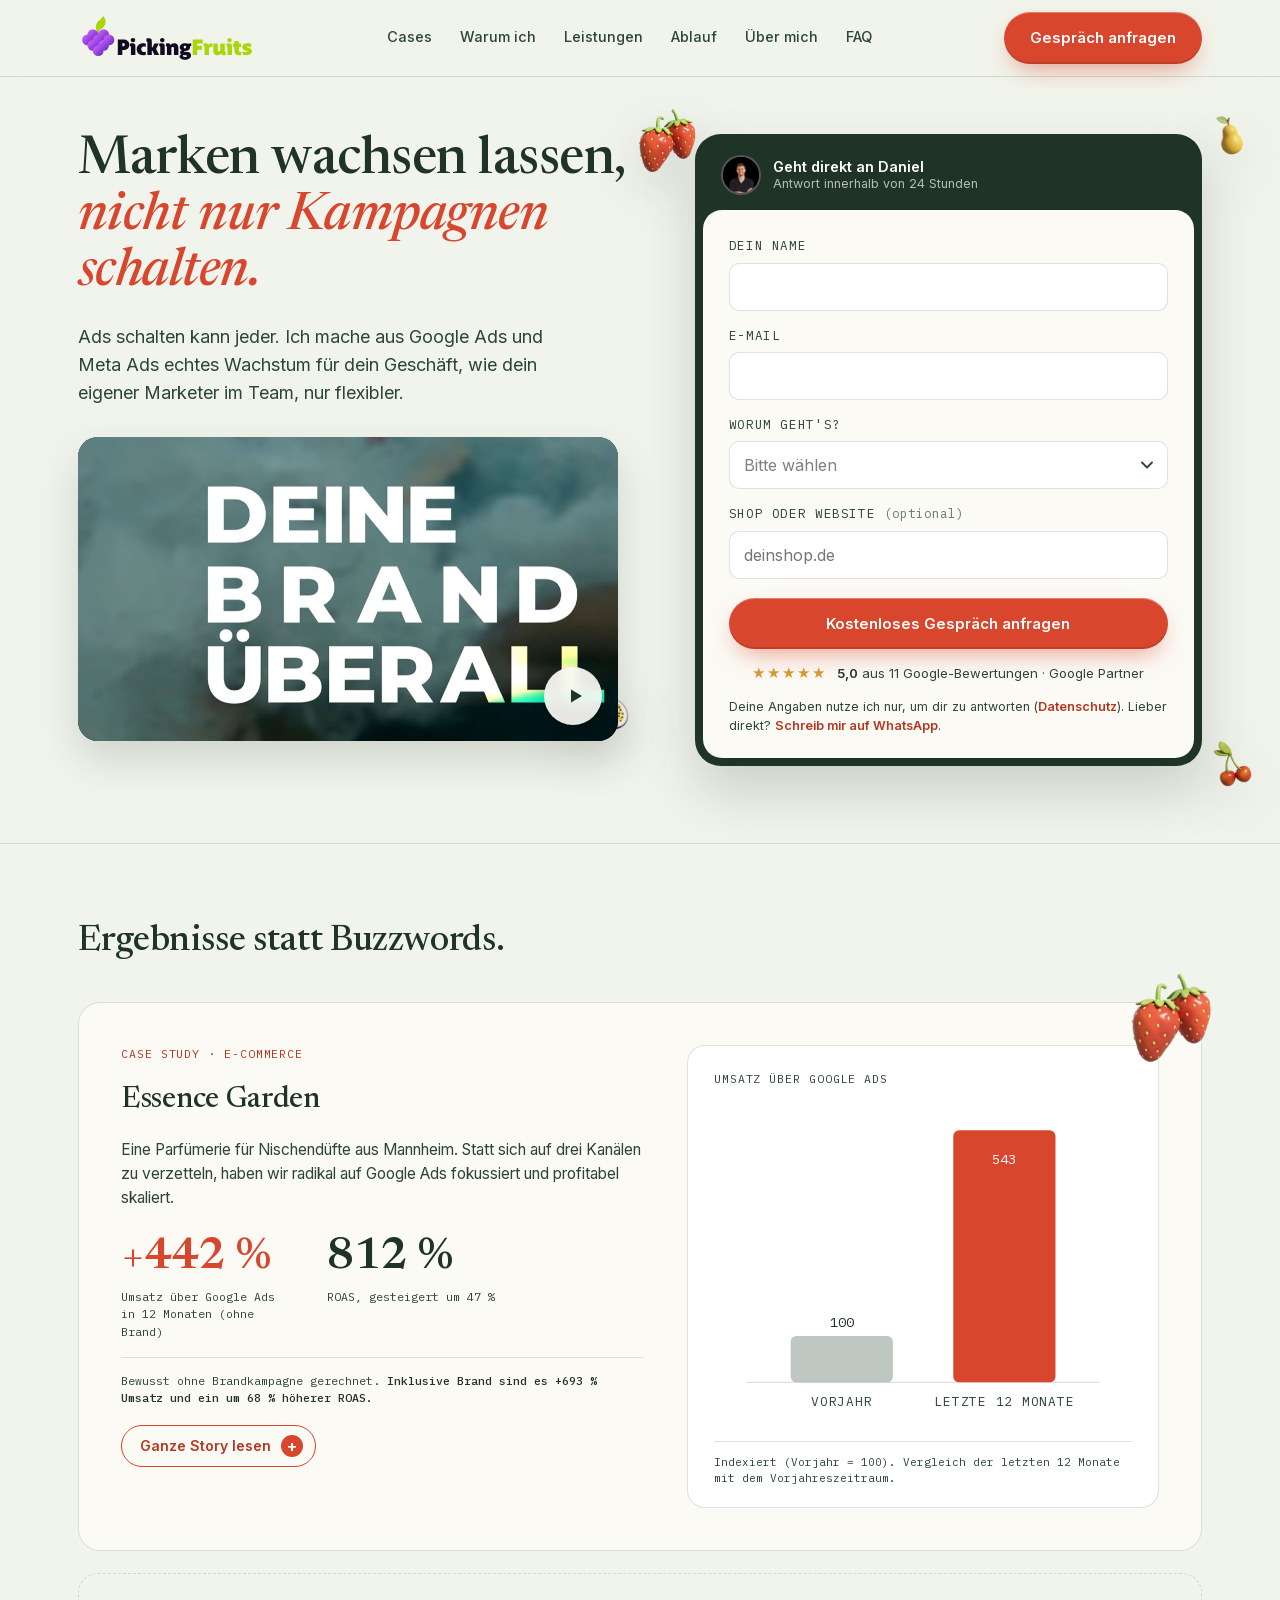
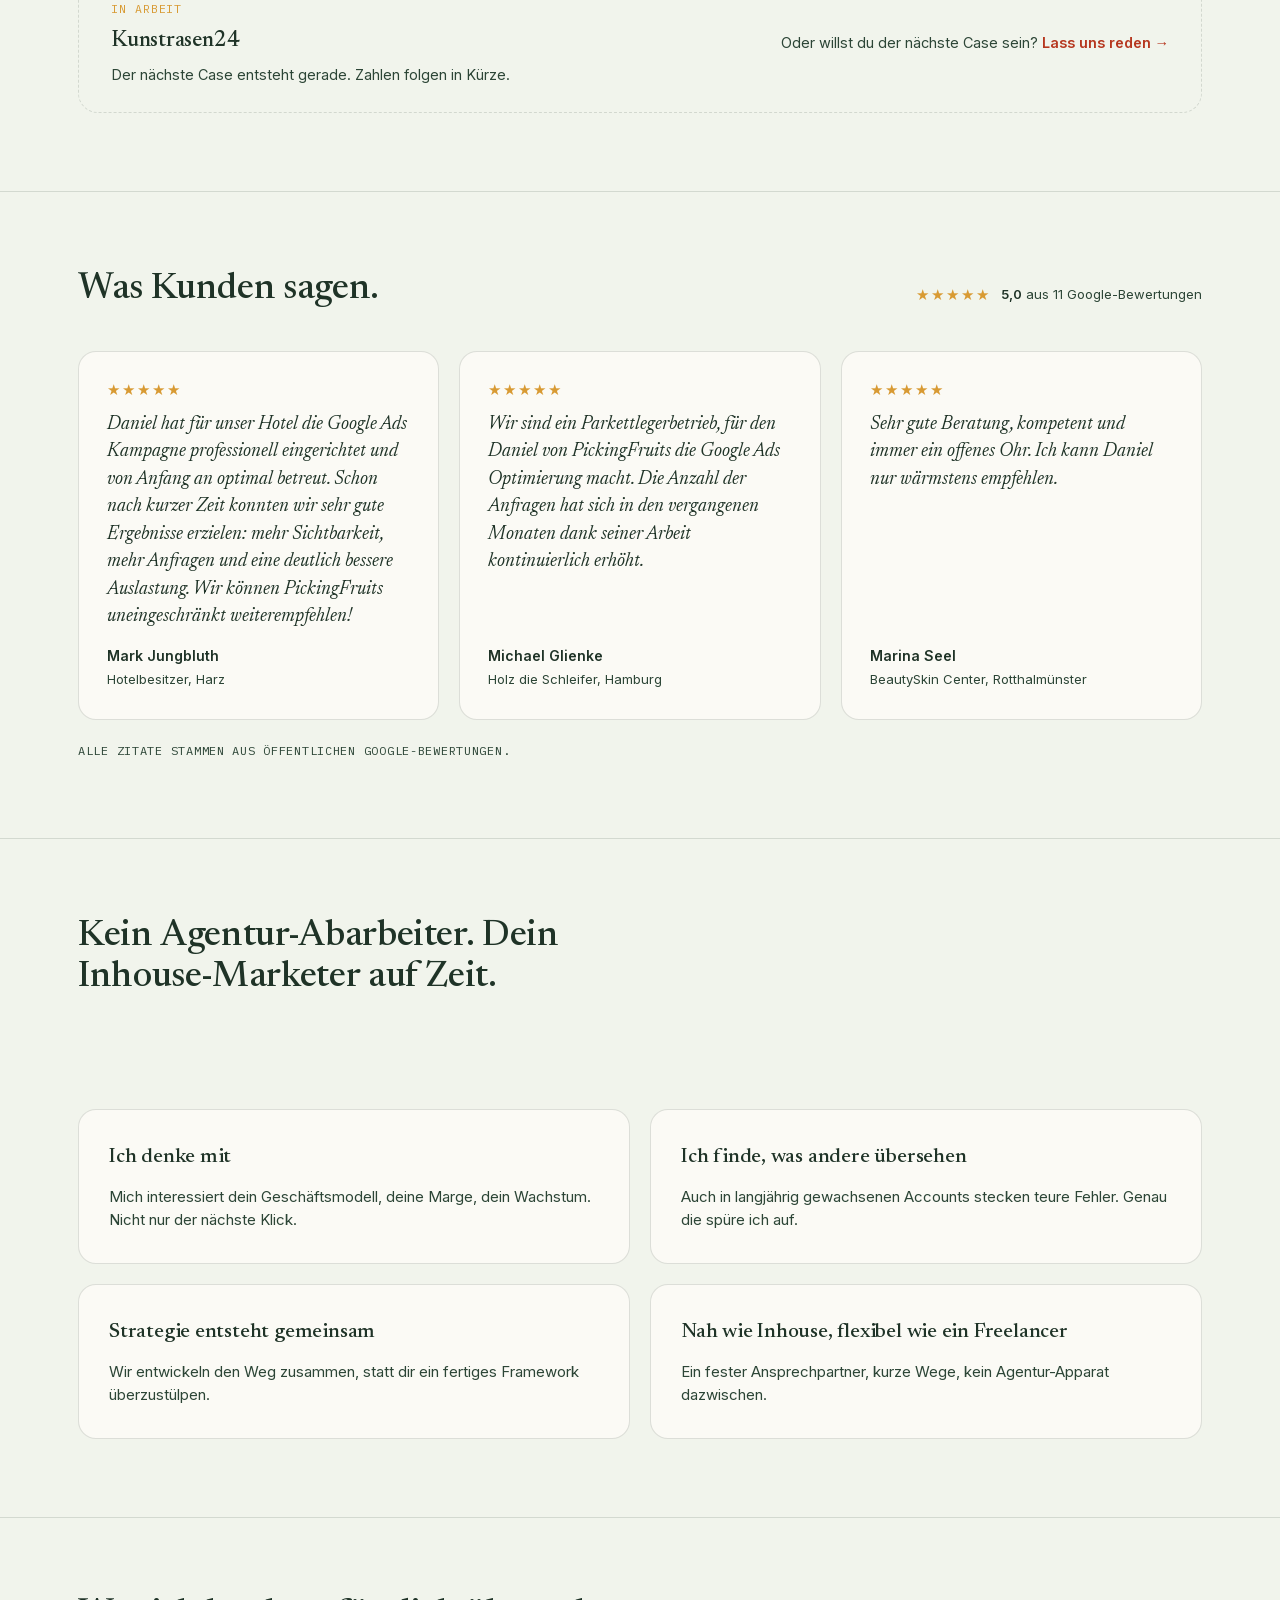
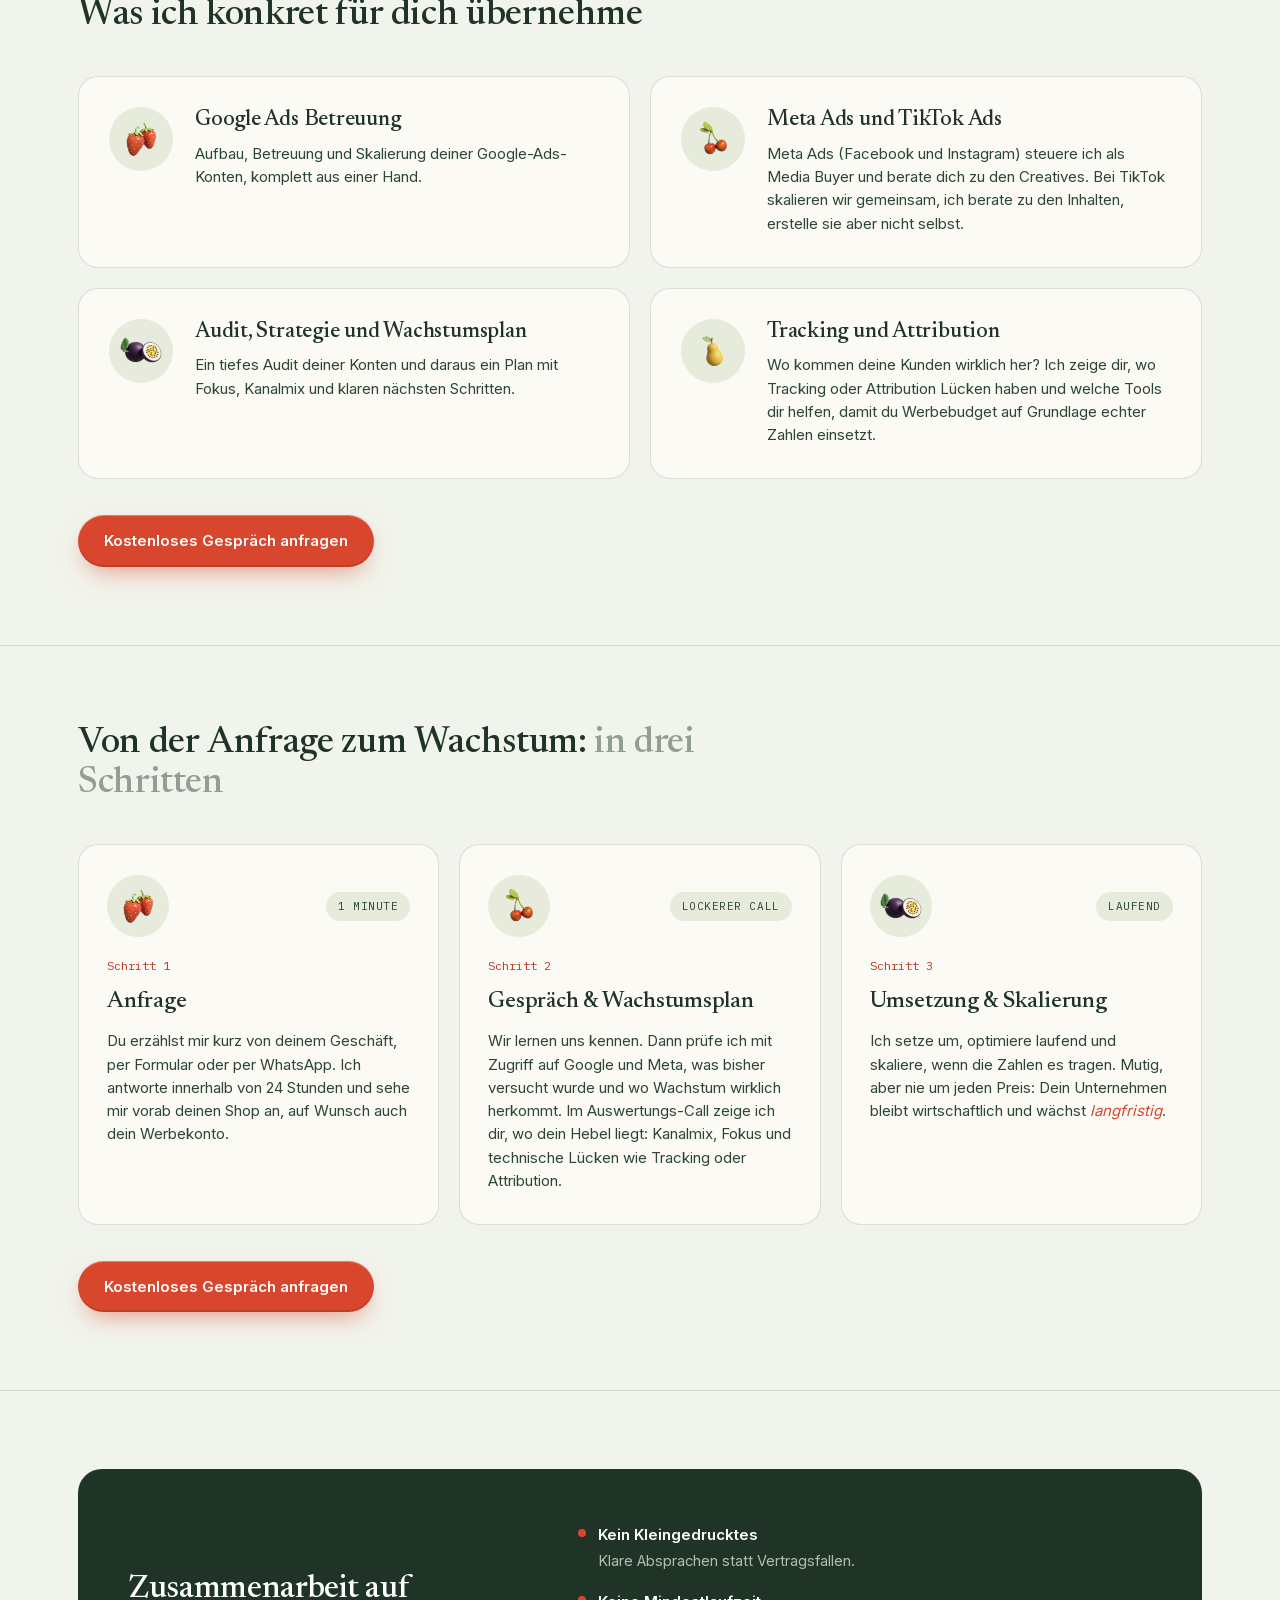
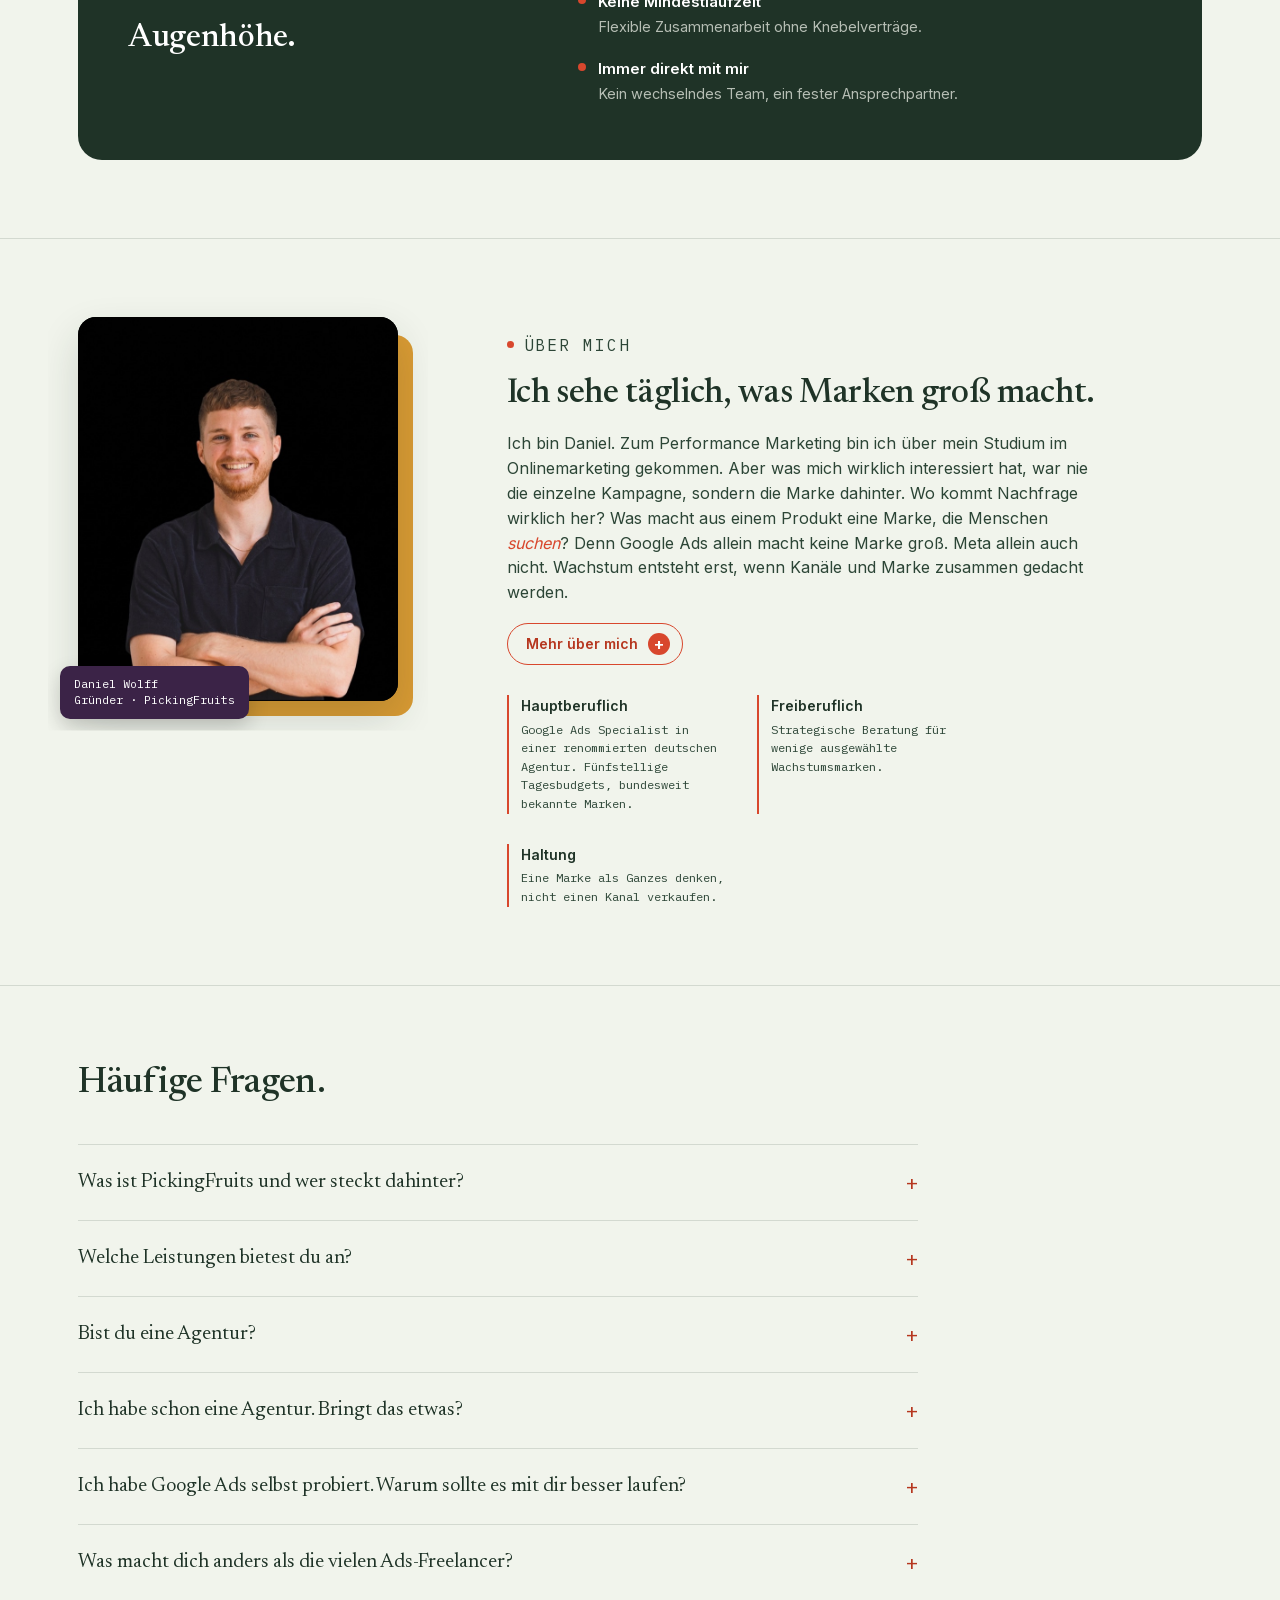
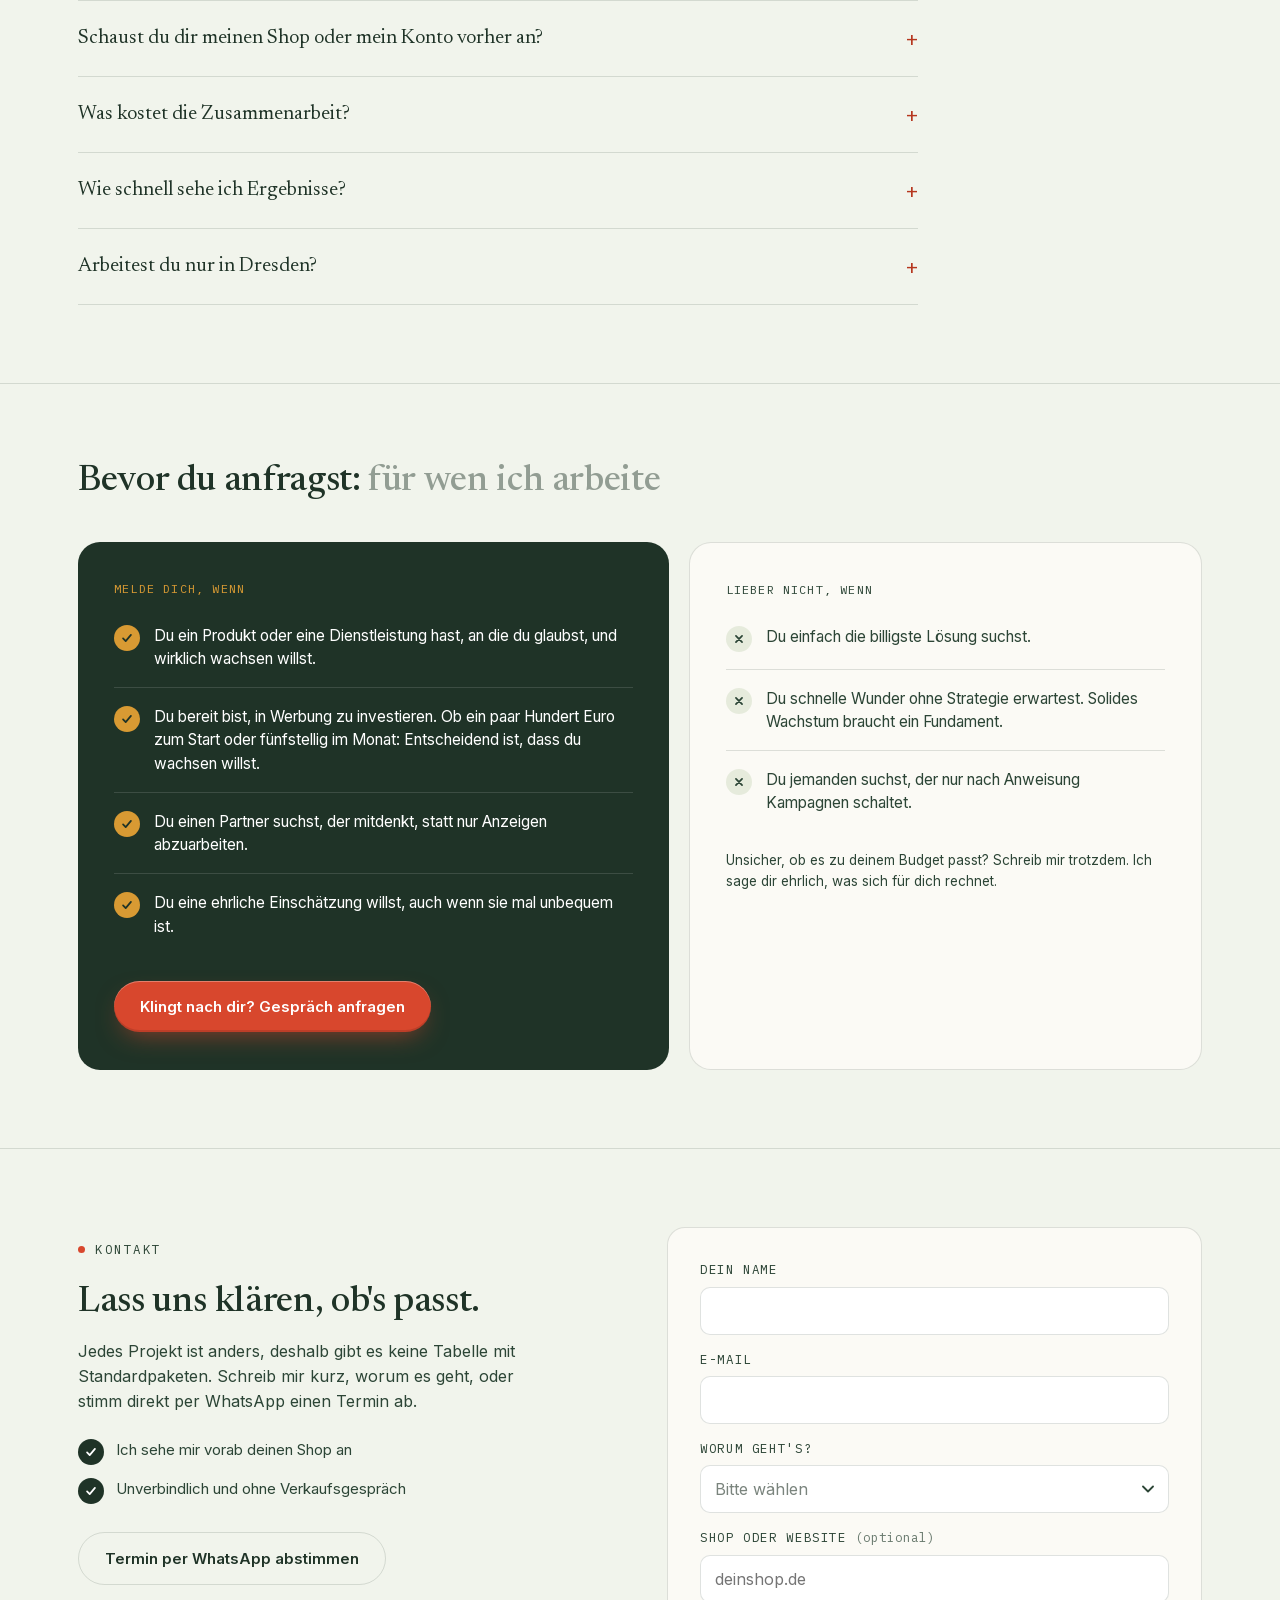
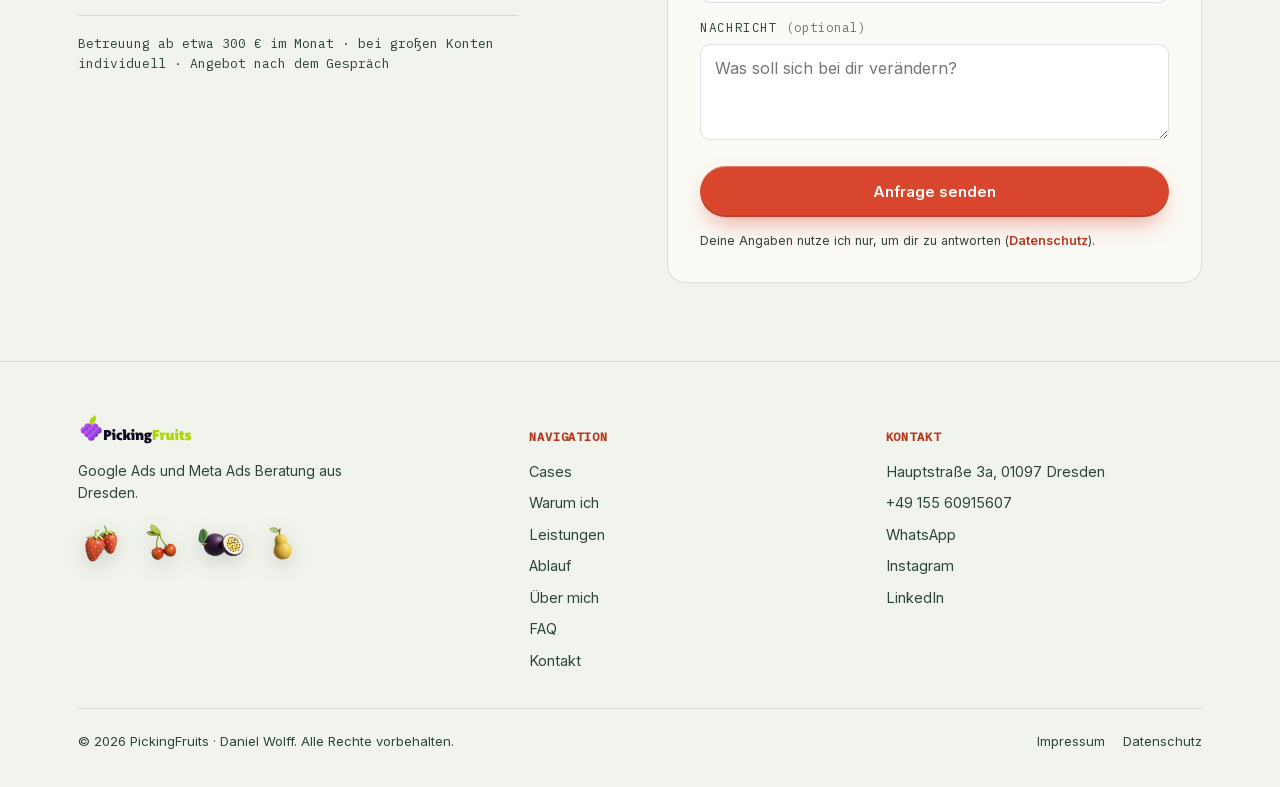
==== site/index.html @ 9163e06b "Play-Knopf: Textlabel entfernt (aria-label bleibt) Co-Authored-By: Claude Fable 5.1 <noreply@anthrop" ====
<!DOCTYPE html>
<html lang="de">
<head>
<meta charset="UTF-8">
<meta name="viewport" content="width=device-width, initial-scale=1.0">
<script>document.documentElement.classList.add('js');</script>
<title>PickingFruits | Google Ads &amp; Meta Ads Marketing-Beratung</title>
<meta name="description" content="Daniel Wolff berät Online-Shops und Marken strategisch: Google Ads, Meta Ads und Wachstum aus einer Hand. Die persönliche Alternative zur Marketing-Agentur.">
<meta name="author" content="Daniel Wolff">
<meta name="theme-color" content="#F1F4EC">
<link rel="canonical" href="https://pickingfruits.de/">
<meta name="robots" content="index, follow, max-image-preview:large, max-snippet:-1">
<meta name="google-site-verification" content="50-e37nWlLgCH_lvxdsHavyhbMwGC91DpIgAtBg0jPs">

<!-- Open Graph / Social -->
<meta property="og:type" content="website">
<meta property="og:site_name" content="PickingFruits">
<meta property="og:locale" content="de_DE">
<meta property="og:title" content="PickingFruits | Marken wachsen lassen, nicht nur Kampagnen schalten">
<meta property="og:description" content="Google Ads und Meta Ads Beratung für Online-Shops und Marken. Persönlich, strategisch und ehrlich: Daniel Wolff, Dresden.">
<meta property="og:url" content="https://pickingfruits.de/">
<meta property="og:image" content="https://pickingfruits.de/assets/og-image.jpg">
<meta property="og:image:width" content="1200">
<meta property="og:image:height" content="630">
<meta property="og:image:alt" content="PickingFruits: Marken wachsen lassen, nicht nur Kampagnen schalten. Daniel Wolff, Google Ads und Meta Ads Beratung.">
<meta name="twitter:card" content="summary_large_image">
<meta name="twitter:title" content="PickingFruits | Marken wachsen lassen, nicht nur Kampagnen schalten">
<meta name="twitter:description" content="Google Ads und Meta Ads Beratung für Online-Shops und Marken.">
<meta name="twitter:image" content="https://pickingfruits.de/assets/og-image.jpg">

<!-- Icons -->
<link rel="icon" href="assets/favicon.svg" type="image/svg+xml">
<link rel="icon" href="assets/favicon-48.png" type="image/png" sizes="48x48">
<link rel="icon" href="favicon.ico" sizes="48x48">
<link rel="apple-touch-icon" href="assets/apple-touch-icon.png">

<!-- Schriften liegen lokal (kein Abruf bei Google); die wichtigsten vorladen -->
<link rel="preload" href="assets/fonts/inter-var.woff2" as="font" type="font/woff2" crossorigin>
<link rel="preload" href="assets/fonts/newsreader-var.woff2" as="font" type="font/woff2" crossorigin>
<link rel="stylesheet" href="css/styles.css?v=15">

<!-- Strukturierte Daten: wird von tools/build_schema.py erzeugt -->
<script type="application/ld+json" id="schema-jsonld">
{
  "@context": "https://schema.org",
  "@graph": [
    {
      "@type": "WebSite",
      "@id": "https://pickingfruits.de/#website",
      "url": "https://pickingfruits.de/",
      "name": "PickingFruits",
      "alternateName": [
        "Picking Fruits",
        "PickingFruits Marketing-Beratung"
      ],
      "description": "PickingFruits ist die persönliche Marketing-Beratung von Daniel Wolff für Online-Shops und Marken: Google Ads, Meta Ads, Audit, Strategie und Wachstumsplan. Die Alternative zur klassischen Marketing-Agentur, mit einem festen Ansprechpartner.",
      "inLanguage": "de-DE",
      "publisher": {
        "@id": "https://pickingfruits.de/#organization"
      }
    },
    {
      "@type": "ProfessionalService",
      "@id": "https://pickingfruits.de/#organization",
      "name": "PickingFruits",
      "legalName": "Daniel Wolff PickingFruits",
      "alternateName": "Picking Fruits",
      "url": "https://pickingfruits.de/",
      "logo": {
        "@type": "ImageObject",
        "@id": "https://pickingfruits.de/#logo",
        "url": "https://pickingfruits.de/assets/icon-512.png",
        "contentUrl": "https://pickingfruits.de/assets/icon-512.png",
        "width": 512,
        "height": 512,
        "caption": "PickingFruits"
      },
      "image": {
        "@type": "ImageObject",
        "@id": "https://pickingfruits.de/#primaryimage",
        "url": "https://pickingfruits.de/assets/og-image.jpg",
        "contentUrl": "https://pickingfruits.de/assets/og-image.jpg",
        "width": 1200,
        "height": 630
      },
      "description": "PickingFruits ist die persönliche Marketing-Beratung von Daniel Wolff für Online-Shops und Marken: Google Ads, Meta Ads, Audit, Strategie und Wachstumsplan. Die Alternative zur klassischen Marketing-Agentur, mit einem festen Ansprechpartner.",
      "slogan": "Marken wachsen lassen, nicht nur Kampagnen schalten.",
      "email": "daniel@pickingfruits.de",
      "telephone": "+49 155 60915607",
      "vatID": "DE348561009",
      "address": {
        "@type": "PostalAddress",
        "streetAddress": "Hauptstraße 3a",
        "postalCode": "01097",
        "addressLocality": "Dresden",
        "addressRegion": "Sachsen",
        "addressCountry": "DE"
      },
      "areaServed": {
        "@type": "Country",
        "name": "Deutschland"
      },
      "founder": {
        "@id": "https://pickingfruits.de/#daniel-wolff"
      },
      "employee": {
        "@id": "https://pickingfruits.de/#daniel-wolff"
      },
      "foundingDate": "2024-11",
      "knowsAbout": [
        "Google Ads",
        "Meta Ads",
        "Facebook Ads",
        "Instagram Ads",
        "TikTok Ads",
        "Performance Marketing",
        "Marketing-Strategie",
        "E-Commerce Marketing",
        "Tracking und Attribution",
        "Marken-Wachstum"
      ],
      "sameAs": [
        "https://www.instagram.com/pickingfruits.de/"
      ],
      "contactPoint": [
        {
          "@type": "ContactPoint",
          "contactType": "customer service",
          "email": "daniel@pickingfruits.de",
          "telephone": "+49 155 60915607",
          "availableLanguage": [
            "de"
          ],
          "url": "https://pickingfruits.de/#kontakt"
        }
      ],
      "hasOfferCatalog": {
        "@type": "OfferCatalog",
        "name": "Leistungen von PickingFruits",
        "itemListElement": [
          {
            "@type": "Offer",
            "itemOffered": {
              "@type": "Service",
              "name": "Google Ads Betreuung",
              "description": "Aufbau, Betreuung und Skalierung von Google-Ads-Konten mit sauberer Kampagnenstruktur nach Profitgruppen und getrenntem Markenanteil.",
              "provider": {
                "@id": "https://pickingfruits.de/#organization"
              },
              "areaServed": {
                "@type": "Country",
                "name": "Deutschland"
              }
            }
          },
          {
            "@type": "Offer",
            "itemOffered": {
              "@type": "Service",
              "name": "Meta Ads und TikTok Ads",
              "description": "Meta Ads (Facebook und Instagram) als Media Buyer inklusive Beratung zu den Creatives; TikTok Ads gemeinsam beraten und skalieren.",
              "provider": {
                "@id": "https://pickingfruits.de/#organization"
              },
              "areaServed": {
                "@type": "Country",
                "name": "Deutschland"
              }
            }
          },
          {
            "@type": "Offer",
            "itemOffered": {
              "@type": "Service",
              "name": "Audit, Strategie und Wachstumsplan",
              "description": "Tiefes Audit mit Zugriff auf Google und Meta, Auswertung und ein Wachstumsplan mit Fokus und Kanalmix.",
              "provider": {
                "@id": "https://pickingfruits.de/#organization"
              },
              "areaServed": {
                "@type": "Country",
                "name": "Deutschland"
              }
            }
          },
          {
            "@type": "Offer",
            "itemOffered": {
              "@type": "Service",
              "name": "Tracking und Attribution",
              "description": "Beratung zu Tracking und Attribution: Wo kommen Kunden wirklich her und welche Tools helfen dabei.",
              "provider": {
                "@id": "https://pickingfruits.de/#organization"
              },
              "areaServed": {
                "@type": "Country",
                "name": "Deutschland"
              }
            }
          }
        ]
      }
    },
    {
      "@type": "Person",
      "@id": "https://pickingfruits.de/#daniel-wolff",
      "name": "Daniel Wolff",
      "jobTitle": "Berater für Google Ads, Meta Ads und Marken-Wachstum",
      "description": "Google Ads Specialist in einer deutschen Performance-Marketing-Agentur und freiberuflicher strategischer Berater für Online-Shops und Marken. Gründer von PickingFruits.",
      "image": "https://pickingfruits.de/assets/daniel.jpg",
      "url": "https://pickingfruits.de/#ueber-mich",
      "email": "daniel@pickingfruits.de",
      "worksFor": {
        "@id": "https://pickingfruits.de/#organization"
      },
      "knowsAbout": [
        "Google Ads",
        "Meta Ads",
        "Facebook Ads",
        "Instagram Ads",
        "TikTok Ads",
        "Performance Marketing",
        "Marketing-Strategie",
        "E-Commerce Marketing",
        "Tracking und Attribution",
        "Marken-Wachstum"
      ],
      "sameAs": [
        "https://www.linkedin.com/in/daniel-wolff-24452196/"
      ],
      "homeLocation": {
        "@type": "Place",
        "address": {
          "@type": "PostalAddress",
          "addressLocality": "Dresden",
          "addressCountry": "DE"
        }
      }
    },
    {
      "@type": "WebPage",
      "@id": "https://pickingfruits.de/#webpage",
      "url": "https://pickingfruits.de/",
      "name": "PickingFruits | Google Ads & Meta Ads Marketing-Beratung",
      "description": "PickingFruits ist die persönliche Marketing-Beratung von Daniel Wolff für Online-Shops und Marken: Google Ads, Meta Ads, Audit, Strategie und Wachstumsplan. Die Alternative zur klassischen Marketing-Agentur, mit einem festen Ansprechpartner.",
      "inLanguage": "de-DE",
      "isPartOf": {
        "@id": "https://pickingfruits.de/#website"
      },
      "about": {
        "@id": "https://pickingfruits.de/#organization"
      },
      "primaryImageOfPage": {
        "@id": "https://pickingfruits.de/#primaryimage"
      },
      "image": {
        "@type": "ImageObject",
        "@id": "https://pickingfruits.de/#primaryimage",
        "url": "https://pickingfruits.de/assets/og-image.jpg",
        "contentUrl": "https://pickingfruits.de/assets/og-image.jpg",
        "width": 1200,
        "height": 630
      }
    },
    {
      "@type": "FAQPage",
      "@id": "https://pickingfruits.de/#faq",
      "isPartOf": {
        "@id": "https://pickingfruits.de/#webpage"
      },
      "mainEntity": [
        {
          "@type": "Question",
          "name": "Was ist PickingFruits und wer steckt dahinter?",
          "acceptedAnswer": {
            "@type": "Answer",
            "text": "PickingFruits ist mein Beratungsangebot für Online-Shops und Marken, die mit Google Ads und Meta Ads wachsen wollen. Ich bin Daniel Wolff, Google Ads Specialist in einer deutschen Performance-Marketing-Agentur und freiberuflich strategischer Berater, mit Sitz in Dresden."
          }
        },
        {
          "@type": "Question",
          "name": "Welche Leistungen bietest du an?",
          "acceptedAnswer": {
            "@type": "Answer",
            "text": "Google Ads betreue ich komplett selbst. Meta Ads steuere ich als Media Buyer und berate zu den Creatives, bei TikTok Ads beraten und skalieren wir gemeinsam. Dazu kommen Audit, Strategie und Wachstumsplan sowie Beratung zu Tracking und Attribution."
          }
        },
        {
          "@type": "Question",
          "name": "Bist du eine Agentur?",
          "acceptedAnswer": {
            "@type": "Answer",
            "text": "Nein, bewusst nicht. Ich bin die persönliche Alternative zur klassischen Marketing-Agentur: ein fester Ansprechpartner statt einer Kette aus Account-Managern, dazu die Erfahrung aus dem Agenturalltag mit fünfstelligen Tagesbudgets."
          }
        },
        {
          "@type": "Question",
          "name": "Ich habe schon eine Agentur. Bringt das etwas?",
          "acceptedAnswer": {
            "@type": "Answer",
            "text": "Oft ja. Ein zweiter, unabhängiger Blick findet Fehler, die im Tagesgeschäft untergehen. Ich arbeite als Sparringspartner neben deiner Agentur oder übernehme, wenn du wechseln willst."
          }
        },
        {
          "@type": "Question",
          "name": "Ich habe Google Ads selbst probiert. Warum sollte es mit dir besser laufen?",
          "acceptedAnswer": {
            "@type": "Answer",
            "text": "Kampagnen starten ist einfach, profitabel skalieren nicht. Meist fehlen Struktur, sauberes Tracking und eine Strategie, die zum Geschäftsmodell passt. Genau da setze ich an."
          }
        },
        {
          "@type": "Question",
          "name": "Was macht dich anders als die vielen Ads-Freelancer?",
          "acceptedAnswer": {
            "@type": "Answer",
            "text": "Ich arbeite wie ein Marketer in deinem Haus. Ich denke unternehmerisch mit, nicht nur kanalweise, und interessiere mich für deinen Erfolg, nicht für das nächste Reporting."
          }
        },
        {
          "@type": "Question",
          "name": "Schaust du dir meinen Shop oder mein Konto vorher an?",
          "acceptedAnswer": {
            "@type": "Answer",
            "text": "Ja. Vor jedem Gespräch sehe ich mir deinen Shop an. Wenn du möchtest, analysiere ich vorab auch dein Werbekonto, damit wir direkt über konkrete Punkte sprechen."
          }
        },
        {
          "@type": "Question",
          "name": "Was kostet die Zusammenarbeit?",
          "acceptedAnswer": {
            "@type": "Answer",
            "text": "Das hängt von Werbebudget und Aufwand ab, deshalb gibt es kein Preisschild, aber eine ehrliche Orientierung: Bei kleinen Budgets startet die Betreuung bei etwa 300 bis 400 € im Monat, auf Wunsch teilweise erfolgsabhängig, damit wir gemeinsam groß werden. Bei größeren Konten mit fünfstelligen Werbebudgets liegt sie bei mehreren Tausend Euro im Monat. Unter etwa 500 € Werbebudget rechnet sich eine Betreuung meist noch nicht, auch das sage ich dir offen. Nach dem Gespräch bekommst du ein individuelles Angebot."
          }
        },
        {
          "@type": "Question",
          "name": "Wie schnell sehe ich Ergebnisse?",
          "acceptedAnswer": {
            "@type": "Answer",
            "text": "Eine saubere Basis steht meist in den ersten Wochen. Echtes, stabiles Wachstum ist ein Marathon, kein Strohfeuer. Ehrlichkeit statt leerer Versprechen."
          }
        },
        {
          "@type": "Question",
          "name": "Arbeitest du nur in Dresden?",
          "acceptedAnswer": {
            "@type": "Answer",
            "text": "Ich sitze in Dresden, arbeite aber mit Marken aus ganz Deutschland, vor allem remote. Mein Schwerpunkt sind Online-Shops, größere lokale Dienstleister sind ebenfalls willkommen."
          }
        }
      ]
    }
  ]
}
</script>
</head>
<body>

<a href="#start" class="skip-link">Zum Inhalt springen</a>

<header>
  <div class="wrap">
    <nav>
      <a href="#start" class="logo-mark" aria-label="PickingFruits Startseite">
        <img src="assets/logo.svg?v=2" alt="PickingFruits Logo" width="192" height="56">
      </a>
      <div class="nav-links" id="nav-links">
        <a href="#cases">Cases</a>
        <a href="#warum">Warum ich</a>
        <a href="#leistungen">Leistungen</a>
        <a href="#ablauf">Ablauf</a>
        <a href="#ueber-mich">Über mich</a>
        <a href="#faq">FAQ</a>
      </div>
      <div class="nav-cta">
        <a href="#kontakt" class="btn">Gespräch anfragen</a>
        <button class="burger" aria-label="Menü öffnen" aria-expanded="false" aria-controls="nav-links">
          <span></span><span></span><span></span>
        </button>
      </div>
    </nav>
  </div>
</header>

<main>

<!-- 1. HERO: Aussage links, Anfrage-Formular rechts -->
<section class="hero" id="start">
  <div class="hero-fruits" aria-hidden="true">
    <img class="f1" src="assets/fruit-erdbeere.png" alt="">
    <img class="f2" src="assets/fruit-kirsche.png" alt="">
    <img class="f3" src="assets/fruit-maracuja.png" alt="">
    <img class="f4" src="assets/fruit-birne.png" alt="">
  </div>
  <div class="wrap hero-grid">
    <div class="hero-copy">
      <h1 data-split>Marken wachsen lassen,<br><em>nicht nur Kampagnen schalten.</em></h1>
      <p class="lead" data-reveal style="--d:.2s">Ads schalten kann jeder. Ich mache aus Google Ads und Meta Ads echtes Wachstum für dein Geschäft, wie dein eigener Marketer im Team, nur flexibler.</p>
      <!-- Video wird erst beim Klick geladen (preload="none"), damit die Seite schnell bleibt -->
      <div class="hero-video" id="hero-video" data-reveal style="--d:.3s">
        <video id="hero-video-el" controls playsinline preload="none" poster="assets/hero-poster.jpg" aria-label="PickingFruits Vorstellungsvideo">
          <source src="assets/hero-video.mp4" type="video/mp4">
          Dein Browser kann dieses Video nicht abspielen.
        </video>
        <button class="video-play" type="button" aria-label="Video abspielen">
          <svg viewBox="0 0 24 24" aria-hidden="true"><path d="M8 5.5v13l11-6.5z" fill="currentColor"/></svg>
        </button>
      </div>
    </div>

    <div class="lead-card" id="anfrage" data-reveal style="--d:.25s">
      <div class="lead-head">
        <img class="lead-avatar" src="assets/daniel.jpg" alt="Daniel Wolff">
        <div>
          <strong>Geht direkt an Daniel</strong>
          <span>Antwort innerhalb von 24 Stunden</span>
        </div>
      </div>
      <form class="contact-form" action="https://formspree.io/f/xrpeyyoa" method="post">
        <!-- Betreff der Mail, wird per JavaScript aus dem gewählten Thema gefüllt -->
        <input type="hidden" name="subject" value="Neue Anfrage über pickingfruits.de">
        <div class="field">
          <label for="h-name">Dein Name</label>
          <input type="text" id="h-name" name="name" required autocomplete="name">
        </div>
        <div class="field">
          <label for="h-email">E-Mail</label>
          <input type="email" id="h-email" name="email" required autocomplete="email" inputmode="email">
        </div>
        <div class="field">
          <label for="h-topic">Worum geht's?</label>
          <select id="h-topic" name="topic" required>
            <option value="" disabled selected>Bitte wählen</option>
            <option value="Meine Anzeigen laufen, aber es ist mehr drin">Meine Anzeigen laufen, aber es ist mehr drin</option>
            <option value="Ich will mit Google oder Meta Ads starten">Ich will mit Google oder Meta Ads starten</option>
            <option value="Ich suche einen Partner für mein Wachstum">Ich suche einen Partner für mein Wachstum</option>
            <option value="Ich möchte meine Betreuung wechseln">Ich möchte meine Betreuung wechseln</option>
            <option value="Etwas anderes">Etwas anderes</option>
          </select>
        </div>
        <div class="field">
          <label for="h-website">Shop oder Website <span class="opt">(optional)</span></label>
          <input type="text" id="h-website" name="website" placeholder="deinshop.de" autocomplete="url">
        </div>
        <!-- Honeypot: für Menschen unsichtbar, fängt Bots ab -->
        <div class="hp" aria-hidden="true">
          <label for="h-company">Firma (bitte leer lassen)</label>
          <input type="text" id="h-company" name="_gotcha" tabindex="-1" autocomplete="off">
        </div>
        <button class="btn shine" type="submit">Kostenloses Gespräch anfragen</button>
        <a class="rating" href="https://share.google/TvaYb0mXvrVm1EBJi" target="_blank" rel="noopener">
          <span class="stars" aria-hidden="true">★★★★★</span>
          <span><b>5,0</b> aus 11 Google-Bewertungen · Google Partner</span>
        </a>
        <div class="form-msg" role="status" aria-live="polite"></div>
        <p class="form-note">Deine Angaben nutze ich nur, um dir zu antworten (<a href="datenschutz.html">Datenschutz</a>). Lieber direkt? <a href="https://wa.me/4915560915607?text=Hallo%20Daniel%2C%20ich%20m%C3%B6chte%20gern%20ein%20Gespr%C3%A4ch%20vereinbaren." target="_blank" rel="noopener">Schreib mir auf WhatsApp</a>.</p>
      </form>
    </div>
  </div>
</section>

<!-- 2. CASES -->
<section id="cases" class="divider">
  <div class="wrap">
    <div class="section-head">
      <h2 data-split>Ergebnisse statt Buzzwords.</h2>
    </div>

    <article class="case-card hero-case" data-reveal>
      <img class="fruit-deco" src="assets/fruit-erdbeere.png" alt="" loading="lazy" decoding="async">
      <div class="case-main">
        <span class="case-tag">Case Study · E-Commerce</span>
        <h3>Essence Garden</h3>
        <p class="desc">Eine Parfümerie für Nischendüfte aus Mannheim. Statt sich auf drei Kanälen zu verzetteln, haben wir radikal auf Google Ads fokussiert und profitabel skaliert.</p>
        <div class="case-stats">
          <div>
            <div class="stat-num"><span data-count="443" data-prefix="+" data-suffix=" %">+443 %</span></div>
            <div class="stat-label">Umsatz über Google Ads in 12 Monaten (ohne Brand)</div>
          </div>
          <div>
            <div class="stat-num" data-count="815" data-suffix=" %">815 %</div>
            <div class="stat-label">ROAS, gesteigert um 47 %</div>
          </div>
        </div>
        <p class="case-note">Bewusst ohne Brandkampagne gerechnet. <b>Inklusive Brand sind es +693 % Umsatz und ein um 68 % höherer ROAS.</b></p>
        <details class="more">
          <summary>Ganze Story lesen</summary>
          <p class="desc">Zum Start liefen Google, Meta und TikTok gleichzeitig, viel Aufwand bei wenig Wirkung. Ich habe zuerst voll auf Google Ads fokussiert, mit einer sauberen Kampagnenstruktur nach Profitgruppen und klar getrenntem Markenanteil. So wurde sichtbar, was wirklich Umsatz bringt.</p>
          <p class="desc" style="margin-top:14px;">Auf dieser Basis haben wir das Budget über das Jahr fast verfünffacht und den Umsatz überproportional gesteigert, der ROAS ist dabei sogar gestiegen. Heute läuft Google Ads hochprofitabel, und mit Meta haben wir gezielt einen zweiten Kanal hinzugenommen und ebenfalls profitabel gemacht. Das organische Social Media bespielt das Team weiterhin selbst, dafür hat es ein starkes Gespür.</p>
        </details>
      </div>
      <div class="case-visual">
        <div class="chart-box">
          <p class="chart-title">Umsatz über Google Ads</p>
          <svg class="growth-chart" viewBox="0 0 360 290" role="img" aria-label="Balkendiagramm: Umsatz über Google Ads, indexiert. Vorjahr 100, letzte zwölf Monate 543, das entspricht plus 443 Prozent.">
            <line class="axis" x1="28" y1="250" x2="332" y2="250" stroke-width="1"></line>
            <rect class="bar b1" x="66" y="210" width="88" height="40" rx="5"></rect>
            <text class="bar-index" x="110" y="202" text-anchor="middle">100</text>
            <text class="bar-label" x="110" y="270" text-anchor="middle">VORJAHR</text>
            <rect class="bar b2" x="206" y="33" width="88" height="217" rx="5"></rect>
            <text class="bar-index light" x="250" y="62" text-anchor="middle">543</text>
            <text class="bar-label" x="250" y="270" text-anchor="middle">LETZTE 12 MONATE</text>
          </svg>
          <p class="chart-caption">Indexiert (Vorjahr = 100). Vergleich der letzten 12 Monate mit dem Vorjahreszeitraum.</p>
        </div>
      </div>
    </article>

    <div class="case-next" data-reveal>
      <div>
        <span class="tag">In Arbeit</span>
        <h3>Kunstrasen24</h3>
        <p>Der nächste Case entsteht gerade. Zahlen folgen in Kürze.</p>
      </div>
      <p class="next-cta">Oder willst du der nächste Case sein? <a href="#kontakt">Lass uns reden →</a></p>
    </div>
  </div>
</section>

<!-- 3. KUNDENSTIMMEN (Zitate aus den Google-Bewertungen) -->
<section id="stimmen" class="divider">
  <div class="wrap">
    <div class="section-head">
      <h2 data-split>Was Kunden sagen.</h2>
      <a class="rating rating-head" href="https://share.google/TvaYb0mXvrVm1EBJi" target="_blank" rel="noopener" data-reveal style="--d:.15s">
        <span class="stars" aria-hidden="true">★★★★★</span>
        <span><b>5,0</b> aus 11 Google-Bewertungen</span>
      </a>
    </div>
    <div class="quote-grid" data-stagger>
      <figure class="quote-card">
        <span class="stars" aria-hidden="true">★★★★★</span>
        <blockquote><p>Daniel hat für unser Hotel die Google Ads Kampagne professionell eingerichtet und von Anfang an optimal betreut. Schon nach kurzer Zeit konnten wir sehr gute Ergebnisse erzielen: mehr Sichtbarkeit, mehr Anfragen und eine deutlich bessere Auslastung. Wir können PickingFruits uneingeschränkt weiterempfehlen!</p></blockquote>
        <figcaption><b>Mark Jungbluth</b><span>Hotelbesitzer, Harz</span></figcaption>
      </figure>
      <figure class="quote-card">
        <span class="stars" aria-hidden="true">★★★★★</span>
        <blockquote><p>Wir sind ein Parkettlegerbetrieb, für den Daniel von PickingFruits die Google Ads Optimierung macht. Die Anzahl der Anfragen hat sich in den vergangenen Monaten dank seiner Arbeit kontinuierlich erhöht.</p></blockquote>
        <figcaption><b>Michael Glienke</b><span>Holz die Schleifer, Hamburg</span></figcaption>
      </figure>
      <figure class="quote-card">
        <span class="stars" aria-hidden="true">★★★★★</span>
        <blockquote><p>Sehr gute Beratung, kompetent und immer ein offenes Ohr. Ich kann Daniel nur wärmstens empfehlen.</p></blockquote>
        <figcaption><b>Marina Seel</b><span>BeautySkin Center, Rotthalmünster</span></figcaption>
      </figure>
    </div>
    <p class="quote-src" data-reveal>Alle Zitate stammen aus öffentlichen Google-Bewertungen.</p>
  </div>
</section>

<!-- 4. WARUM ICH -->
<section id="warum" class="divider">
  <div class="wrap">
    <div class="section-head">
      <h2 data-split>Kein Agentur-Abarbeiter. Dein Inhouse-Marketer auf Zeit.</h2>
    </div>
    <p class="section-intro" data-reveal>Google Ads starten kann heute jeder, gerade im KI-Zeitalter. Wenige bringen damit ein ganzes Unternehmen nach vorn. Genau da liegt mein Unterschied.</p>
    <div class="why-grid" data-stagger>
      <div class="why-card">
        <h3>Ich denke mit</h3>
        <p>Mich interessiert dein Geschäftsmodell, deine Marge, dein Wachstum. Nicht nur der nächste Klick.</p>
      </div>
      <div class="why-card">
        <h3>Ich finde, was andere übersehen</h3>
        <p>Auch in langjährig gewachsenen Accounts stecken teure Fehler. Genau die spüre ich auf.</p>
      </div>
      <div class="why-card">
        <h3>Strategie entsteht gemeinsam</h3>
        <p>Wir entwickeln den Weg zusammen, statt dir ein fertiges Framework überzustülpen.</p>
      </div>
      <div class="why-card">
        <h3>Nah wie Inhouse, flexibel wie ein Freelancer</h3>
        <p>Ein fester Ansprechpartner, kurze Wege, kein Agentur-Apparat dazwischen.</p>
      </div>
    </div>
  </div>
</section>

<!-- 5. LEISTUNGEN (klar benannt, auch für Suchmaschinen und KI gut erfassbar) -->
<section id="leistungen" class="divider">
  <div class="wrap">
    <div class="section-head">
      <h2 data-split>Was ich konkret für dich übernehme</h2>
    </div>
    <div class="service-grid" data-stagger>
      <div class="service-card">
        <img src="assets/fruit-erdbeere.png" alt="" loading="lazy" decoding="async">
        <div>
          <h3>Google Ads Betreuung</h3>
          <p>Aufbau, Betreuung und Skalierung deiner Google-Ads-Konten, komplett aus einer Hand.</p>
        </div>
      </div>
      <div class="service-card">
        <img src="assets/fruit-kirsche.png" alt="" loading="lazy" decoding="async">
        <div>
          <h3>Meta Ads und TikTok Ads</h3>
          <p>Meta Ads (Facebook und Instagram) steuere ich als Media Buyer und berate dich zu den Creatives. Bei TikTok skalieren wir gemeinsam, ich berate zu den Inhalten, erstelle sie aber nicht selbst.</p>
        </div>
      </div>
      <div class="service-card">
        <img src="assets/fruit-maracuja.png" alt="" loading="lazy" decoding="async">
        <div>
          <h3>Audit, Strategie und Wachstumsplan</h3>
          <p>Ein tiefes Audit deiner Konten und daraus ein Plan mit Fokus, Kanalmix und klaren nächsten Schritten.</p>
        </div>
      </div>
      <div class="service-card">
        <img src="assets/fruit-birne.png" alt="" loading="lazy" decoding="async">
        <div>
          <h3>Tracking und Attribution</h3>
          <p>Wo kommen deine Kunden wirklich her? Ich zeige dir, wo Tracking oder Attribution Lücken haben und welche Tools dir helfen, damit du Werbebudget auf Grundlage echter Zahlen einsetzt.</p>
        </div>
      </div>
    </div>
    <div class="cta-row" data-reveal>
      <a href="#kontakt" class="btn shine">Kostenloses Gespräch anfragen</a>
    </div>
  </div>
</section>

<!-- 6. ABLAUF in drei Schritten -->
<section id="ablauf" class="divider">
  <div class="wrap">
    <div class="section-head">
      <h2 data-split>Von der Anfrage zum Wachstum: <span class="muted">in drei Schritten</span></h2>
    </div>
    <div class="steps-grid" data-stagger>
      <div class="step-card">
        <div class="step-top">
          <img src="assets/fruit-erdbeere.png" alt="" loading="lazy" decoding="async">
          <span class="time-pill">1 Minute</span>
        </div>
        <span class="step-index">Schritt 1</span>
        <h3>Anfrage</h3>
        <p>Du erzählst mir kurz von deinem Geschäft, per Formular oder per WhatsApp. Ich antworte innerhalb von 24 Stunden und sehe mir vorab deinen Shop an, auf Wunsch auch dein Werbekonto.</p>
      </div>
      <div class="step-card">
        <div class="step-top">
          <img src="assets/fruit-kirsche.png" alt="" loading="lazy" decoding="async">
          <span class="time-pill">Lockerer Call</span>
        </div>
        <span class="step-index">Schritt 2</span>
        <h3>Gespräch &amp; Wachstumsplan</h3>
        <p>Wir lernen uns kennen. Dann prüfe ich mit Zugriff auf Google und Meta, was bisher versucht wurde und wo Wachstum wirklich herkommt. Im Auswertungs-Call zeige ich dir, wo dein Hebel liegt: Kanalmix, Fokus und technische Lücken wie Tracking oder Attribution.</p>
      </div>
      <div class="step-card">
        <div class="step-top">
          <img src="assets/fruit-maracuja.png" alt="" loading="lazy" decoding="async">
          <span class="time-pill">Laufend</span>
        </div>
        <span class="step-index">Schritt 3</span>
        <h3>Umsetzung &amp; Skalierung</h3>
        <p>Ich setze um, optimiere laufend und skaliere, wenn die Zahlen es tragen. Mutig, aber nie um jeden Preis: Dein Unternehmen bleibt wirtschaftlich und wächst <em>langfristig</em>.</p>
      </div>
    </div>
    <div class="cta-row" data-reveal>
      <a href="#kontakt" class="btn shine">Kostenloses Gespräch anfragen</a>
    </div>
  </div>
</section>

<!-- 7. VERSPRECHEN -->
<section class="divider">
  <div class="wrap">
    <div class="promise" data-reveal>
      <div class="wrap-inner">
        <h2 data-split>Zusammenarbeit auf Augenhöhe.</h2>
        <div class="promise-list" data-stagger>
          <div class="promise-item"><div class="dot"></div><div><b>Kein Kleingedrucktes</b><span>Klare Absprachen statt Vertragsfallen.</span></div></div>
          <div class="promise-item"><div class="dot"></div><div><b>Keine Mindestlaufzeit</b><span>Flexible Zusammenarbeit ohne Knebelverträge.</span></div></div>
          <div class="promise-item"><div class="dot"></div><div><b>Immer direkt mit mir</b><span>Kein wechselndes Team, ein fester Ansprechpartner.</span></div></div>
        </div>
      </div>
    </div>
  </div>
</section>

<!-- 8. ÜBER MICH -->
<section id="ueber-mich" class="divider">
  <div class="wrap about-grid">
    <div class="about-photo" data-reveal="clip">
      <img src="assets/daniel.jpg" alt="Daniel Wolff, Gründer von PickingFruits" loading="lazy" decoding="async">
      <div class="about-badge">Daniel Wolff<br>Gründer · PickingFruits</div>
    </div>
    <div class="about-text" data-stagger>
      <p class="eyebrow">Über mich</p>
      <h2 data-split>Ich sehe täglich, was Marken groß macht.</h2>
      <p>Ich bin Daniel. Zum Performance Marketing bin ich über mein Studium im Onlinemarketing gekommen. Aber was mich wirklich interessiert hat, war nie die einzelne Kampagne, sondern die Marke dahinter. Wo kommt Nachfrage wirklich her? Was macht aus einem Produkt eine Marke, die Menschen <em>suchen</em>? Denn Google Ads allein macht keine Marke groß. Meta allein auch nicht. Wachstum entsteht erst, wenn Kanäle und Marke zusammen gedacht werden.</p>
      <details class="more">
        <summary>Mehr über mich</summary>
        <p>Hauptberuflich bin ich Google Ads Specialist in einer renommierten deutschen Agentur. Dort verwalte ich fünfstellige Tagesbudgets für teils bundesweit bekannte Marken, viele davon in engem, ganzheitlichem Kundenkontakt. Ich sehe also Woche für Woche aus nächster Nähe, was große Marken groß <em>hält</em>. Genau daraus ist PickingFruits entstanden. Und auch der Name ist Programm: Mir geht es nicht darum, schnell die tief hängenden Früchte mitzunehmen. Ich kümmere mich um den ganzen Baum, um Wurzeln, Pflege und Wachstum, damit wir am Ende gemeinsam ernten.</p>
        <p>Deshalb arbeite ich bewusst nur mit wenigen Marken. Jung, ambitioniert, mit echtem Bock auf Wachstum. Mit Leuten, die keinen Dienstleister suchen, der ihnen „nur Google“ oder „nur Meta“ verkauft, sondern einen Berater, der die Firma als Ganzes nach vorne bringt. Und der ehrlich genug ist, auch mal Nein zu sagen.</p>
      </details>
      <div class="about-roles">
        <div><b>Hauptberuflich</b>Google Ads Specialist in einer renommierten deutschen Agentur. Fünfstellige Tagesbudgets, bundesweit bekannte Marken.</div>
        <div><b>Freiberuflich</b>Strategische Beratung für wenige ausgewählte Wachstumsmarken.</div>
        <div><b>Haltung</b>Eine Marke als Ganzes denken, nicht einen Kanal verkaufen.</div>
      </div>
    </div>
  </div>
</section>

<!-- 9. FAQ -->
<section id="faq" class="divider">
  <div class="wrap">
    <div class="section-head">
      <h2 data-split>Häufige Fragen.</h2>
    </div>
    <div class="faq-list" data-stagger>
      <details class="faq">
        <summary>Was ist PickingFruits und wer steckt dahinter?</summary>
        <p>PickingFruits ist mein Beratungsangebot für Online-Shops und Marken, die mit Google Ads und Meta Ads wachsen wollen. Ich bin Daniel Wolff, Google Ads Specialist in einer deutschen Performance-Marketing-Agentur und freiberuflich strategischer Berater, mit Sitz in Dresden.</p>
      </details>
      <details class="faq">
        <summary>Welche Leistungen bietest du an?</summary>
        <p>Google Ads betreue ich komplett selbst. Meta Ads steuere ich als Media Buyer und berate zu den Creatives, bei TikTok Ads beraten und skalieren wir gemeinsam. Dazu kommen Audit, Strategie und Wachstumsplan sowie Beratung zu Tracking und Attribution.</p>
      </details>
      <details class="faq">
        <summary>Bist du eine Agentur?</summary>
        <p>Nein, bewusst nicht. Ich bin die persönliche Alternative zur klassischen Marketing-Agentur: ein fester Ansprechpartner statt einer Kette aus Account-Managern, dazu die Erfahrung aus dem Agenturalltag mit fünfstelligen Tagesbudgets.</p>
      </details>
      <details class="faq">
        <summary>Ich habe schon eine Agentur. Bringt das etwas?</summary>
        <p>Oft ja. Ein zweiter, unabhängiger Blick findet Fehler, die im Tagesgeschäft untergehen. Ich arbeite als Sparringspartner neben deiner Agentur oder übernehme, wenn du wechseln willst.</p>
      </details>
      <details class="faq">
        <summary>Ich habe Google Ads selbst probiert. Warum sollte es mit dir besser laufen?</summary>
        <p>Kampagnen starten ist einfach, profitabel skalieren nicht. Meist fehlen Struktur, sauberes Tracking und eine Strategie, die zum Geschäftsmodell passt. Genau da setze ich an.</p>
      </details>
      <details class="faq">
        <summary>Was macht dich anders als die vielen Ads-Freelancer?</summary>
        <p>Ich arbeite wie ein Marketer in deinem Haus. Ich denke unternehmerisch mit, nicht nur kanalweise, und interessiere mich für deinen Erfolg, nicht für das nächste Reporting.</p>
      </details>
      <details class="faq">
        <summary>Schaust du dir meinen Shop oder mein Konto vorher an?</summary>
        <p>Ja. Vor jedem Gespräch sehe ich mir deinen Shop an. Wenn du möchtest, analysiere ich vorab auch dein Werbekonto, damit wir direkt über konkrete Punkte sprechen.</p>
      </details>
      <details class="faq">
        <summary>Was kostet die Zusammenarbeit?</summary>
        <p>Das hängt von Werbebudget und Aufwand ab, deshalb gibt es kein Preisschild, aber eine ehrliche Orientierung: Bei kleinen Budgets startet die Betreuung bei etwa 300 bis 400 € im Monat, auf Wunsch teilweise erfolgsabhängig, damit wir gemeinsam groß werden. Bei größeren Konten mit fünfstelligen Werbebudgets liegt sie bei mehreren Tausend Euro im Monat. Unter etwa 500 € Werbebudget rechnet sich eine Betreuung meist noch nicht, auch das sage ich dir offen. Nach dem Gespräch bekommst du ein individuelles Angebot.</p>
      </details>
      <details class="faq">
        <summary>Wie schnell sehe ich Ergebnisse?</summary>
        <p>Eine saubere Basis steht meist in den ersten Wochen. Echtes, stabiles Wachstum ist ein Marathon, kein Strohfeuer. Ehrlichkeit statt leerer Versprechen.</p>
      </details>
          <details class="faq">
        <summary>Arbeitest du nur in Dresden?</summary>
        <p>Ich sitze in Dresden, arbeite aber mit Marken aus ganz Deutschland, vor allem remote. Mein Schwerpunkt sind Online-Shops, größere lokale Dienstleister sind ebenfalls willkommen.</p>
      </details>
    </div>
  </div>
</section>

<!-- 10. FÜR WEN / FÜR WEN NICHT -->
<section id="fuer-wen" class="divider">
  <div class="wrap">
    <div class="section-head">
      <h2 data-split>Bevor du anfragst: <span class="muted">für wen ich arbeite</span></h2>
    </div>
    <div class="fit-grid" data-stagger>
      <div class="fit-card yes">
        <p class="fit-label">Melde dich, wenn</p>
        <ul class="fit-list">
          <li><span class="fit-icon"><svg viewBox="0 0 16 16" aria-hidden="true"><path d="M3.5 8.5l3 3 6-7" fill="none" stroke="currentColor" stroke-width="2" stroke-linecap="round" stroke-linejoin="round"/></svg></span>Du ein Produkt oder eine Dienstleistung hast, an die du glaubst, und wirklich wachsen willst.</li>
          <li><span class="fit-icon"><svg viewBox="0 0 16 16" aria-hidden="true"><path d="M3.5 8.5l3 3 6-7" fill="none" stroke="currentColor" stroke-width="2" stroke-linecap="round" stroke-linejoin="round"/></svg></span>Du bereit bist, in Werbung zu investieren. Ob ein paar Hundert Euro zum Start oder fünfstellig im Monat: Entscheidend ist, dass du wachsen willst.</li>
          <li><span class="fit-icon"><svg viewBox="0 0 16 16" aria-hidden="true"><path d="M3.5 8.5l3 3 6-7" fill="none" stroke="currentColor" stroke-width="2" stroke-linecap="round" stroke-linejoin="round"/></svg></span>Du einen Partner suchst, der mitdenkt, statt nur Anzeigen abzuarbeiten.</li>
          <li><span class="fit-icon"><svg viewBox="0 0 16 16" aria-hidden="true"><path d="M3.5 8.5l3 3 6-7" fill="none" stroke="currentColor" stroke-width="2" stroke-linecap="round" stroke-linejoin="round"/></svg></span>Du eine ehrliche Einschätzung willst, auch wenn sie mal unbequem ist.</li>
        </ul>
        <div class="cta-row">
          <a href="#kontakt" class="btn shine">Klingt nach dir? Gespräch anfragen</a>
        </div>
      </div>
      <div class="fit-card no">
        <p class="fit-label">Lieber nicht, wenn</p>
        <ul class="fit-list">
          <li><span class="fit-icon"><svg viewBox="0 0 16 16" aria-hidden="true"><path d="M4.5 4.5l7 7M11.5 4.5l-7 7" fill="none" stroke="currentColor" stroke-width="2" stroke-linecap="round"/></svg></span>Du einfach die billigste Lösung suchst.</li>
          <li><span class="fit-icon"><svg viewBox="0 0 16 16" aria-hidden="true"><path d="M4.5 4.5l7 7M11.5 4.5l-7 7" fill="none" stroke="currentColor" stroke-width="2" stroke-linecap="round"/></svg></span>Du schnelle Wunder ohne Strategie erwartest. Solides Wachstum braucht ein Fundament.</li>
          <li><span class="fit-icon"><svg viewBox="0 0 16 16" aria-hidden="true"><path d="M4.5 4.5l7 7M11.5 4.5l-7 7" fill="none" stroke="currentColor" stroke-width="2" stroke-linecap="round"/></svg></span>Du jemanden suchst, der nur nach Anweisung Kampagnen schaltet.</li>
        </ul>
        <p class="fit-soft">Unsicher, ob es zu deinem Budget passt? Schreib mir trotzdem. Ich sage dir ehrlich, was sich für dich rechnet.</p>
      </div>
    </div>
  </div>
</section>

<!-- 11. KONTAKT / TERMIN -->
<section id="kontakt" class="divider">
  <div class="wrap contact-grid">
    <div class="contact-text" data-stagger>
      <p class="eyebrow">Kontakt</p>
      <h2 data-split>Lass uns klären, ob's passt.</h2>
      <p>Jedes Projekt ist anders, deshalb gibt es keine Tabelle mit Standardpaketen. Schreib mir kurz, worum es geht, oder stimm direkt per WhatsApp einen Termin ab.</p>
      <ul class="contact-points">
        <li><span class="fit-icon"><svg viewBox="0 0 16 16" aria-hidden="true"><path d="M3.5 8.5l3 3 6-7" fill="none" stroke="currentColor" stroke-width="2" stroke-linecap="round" stroke-linejoin="round"/></svg></span>Ich sehe mir vorab deinen Shop an</li>
        <li><span class="fit-icon"><svg viewBox="0 0 16 16" aria-hidden="true"><path d="M3.5 8.5l3 3 6-7" fill="none" stroke="currentColor" stroke-width="2" stroke-linecap="round" stroke-linejoin="round"/></svg></span>Unverbindlich und ohne Verkaufsgespräch</li>
      </ul>
      <a class="btn ghost" href="https://wa.me/4915560915607?text=Hallo%20Daniel%2C%20ich%20m%C3%B6chte%20gern%20ein%20Gespr%C3%A4ch%20vereinbaren." target="_blank" rel="noopener">Termin per WhatsApp abstimmen</a>
      <!-- Optional: Buchungslink (z. B. Cal.com) hier ergänzen, sobald vorhanden -->
      <div class="price-note">Betreuung ab etwa 300 € im Monat · bei großen Konten individuell · Angebot nach dem Gespräch</div>
    </div>
    <form class="contact-form" action="https://formspree.io/f/xrpeyyoa" method="post" data-reveal style="--d:.15s">
      <!-- Betreff der Mail, wird per JavaScript aus dem gewählten Thema gefüllt -->
      <input type="hidden" name="subject" value="Neue Anfrage über pickingfruits.de">
      <div class="field">
        <label for="k-name">Dein Name</label>
        <input type="text" id="k-name" name="name" required autocomplete="name">
      </div>
      <div class="field">
        <label for="k-email">E-Mail</label>
        <input type="email" id="k-email" name="email" required autocomplete="email" inputmode="email">
      </div>
      <div class="field">
        <label for="k-topic">Worum geht's?</label>
        <select id="k-topic" name="topic" required>
          <option value="" disabled selected>Bitte wählen</option>
          <option value="Meine Anzeigen laufen, aber es ist mehr drin">Meine Anzeigen laufen, aber es ist mehr drin</option>
          <option value="Ich will mit Google oder Meta Ads starten">Ich will mit Google oder Meta Ads starten</option>
          <option value="Ich suche einen Partner für mein Wachstum">Ich suche einen Partner für mein Wachstum</option>
          <option value="Ich möchte meine Betreuung wechseln">Ich möchte meine Betreuung wechseln</option>
          <option value="Etwas anderes">Etwas anderes</option>
        </select>
      </div>
      <div class="field">
        <label for="k-website">Shop oder Website <span class="opt">(optional)</span></label>
        <input type="text" id="k-website" name="website" placeholder="deinshop.de" autocomplete="url">
      </div>
      <div class="field">
        <label for="k-message">Nachricht <span class="opt">(optional)</span></label>
        <textarea id="k-message" name="message" placeholder="Was soll sich bei dir verändern?"></textarea>
      </div>
      <!-- Honeypot: für Menschen unsichtbar, fängt Bots ab -->
      <div class="hp" aria-hidden="true">
        <label for="k-company">Firma (bitte leer lassen)</label>
        <input type="text" id="k-company" name="_gotcha" tabindex="-1" autocomplete="off">
      </div>
      <button class="btn shine" type="submit">Anfrage senden</button>
      <div class="form-msg" id="form-msg" role="status" aria-live="polite"></div>
      <p class="form-note">Deine Angaben nutze ich nur, um dir zu antworten (<a href="datenschutz.html">Datenschutz</a>).</p>
    </form>
  </div>
</section>

</main>

<footer>
  <div class="wrap">
    <div class="footer-grid">
      <div>
        <div class="footer-logo">
          <img src="assets/logo.svg?v=2" alt="PickingFruits">
        </div>
        <p>Google Ads und Meta Ads Beratung aus Dresden.</p>
        <div class="footer-fruits" aria-hidden="true">
          <img src="assets/fruit-erdbeere.png" alt="" loading="lazy" decoding="async">
          <img src="assets/fruit-kirsche.png" alt="" loading="lazy" decoding="async">
          <img src="assets/fruit-maracuja.png" alt="" loading="lazy" decoding="async">
          <img src="assets/fruit-birne.png" alt="" loading="lazy" decoding="async">
        </div>
      </div>
      <div>
        <h4>Navigation</h4>
        <ul>
          <li><a href="#cases">Cases</a></li>
          <li><a href="#warum">Warum ich</a></li>
          <li><a href="#leistungen">Leistungen</a></li>
          <li><a href="#ablauf">Ablauf</a></li>
          <li><a href="#ueber-mich">Über mich</a></li>
          <li><a href="#faq">FAQ</a></li>
          <li><a href="#kontakt">Kontakt</a></li>
        </ul>
      </div>
      <div>
        <h4>Kontakt</h4>
        <ul>
          <li>Hauptstraße 3a, 01097 Dresden</li>
          <li><a href="tel:+4915560915607">+49 155 60915607</a></li>
          <li><a href="https://wa.me/4915560915607" target="_blank" rel="noopener">WhatsApp</a></li>
          <li><a href="https://www.instagram.com/pickingfruits.de/" target="_blank" rel="noopener me">Instagram</a></li>
          <li><a href="https://www.linkedin.com/in/daniel-wolff-24452196/" target="_blank" rel="noopener me">LinkedIn</a></li>
        </ul>
      </div>
    </div>
    <div class="footer-bottom">
      <span>© <span id="year">2026</span> PickingFruits · Daniel Wolff. Alle Rechte vorbehalten.</span>
      <span style="display:flex;gap:18px;">
        <a href="impressum.html">Impressum</a><a href="datenschutz.html">Datenschutz</a>
      </span>
    </div>
  </div>
</footer>

<!-- Mobile Schnellzugriff: erscheint erst, wenn der Hero aus dem Bild ist -->
<div class="sticky-cta" id="sticky-cta">
  <a class="btn" href="#kontakt">Gespräch anfragen</a>
  <a class="btn ghost" href="https://wa.me/4915560915607?text=Hallo%20Daniel%2C%20ich%20m%C3%B6chte%20gern%20ein%20Gespr%C3%A4ch%20vereinbaren." target="_blank" rel="noopener">WhatsApp</a>
</div>

<script src="js/main.js?v=9"></script>
</body>
</html>
---- site/css/styles.css ----
/* Schriften lokal ausgeliefert (kein Abruf bei Google). Nur der lateinische Zeichenbereich. */
@font-face{font-family:'Newsreader';font-style:normal;font-weight:400 600;font-display:swap;src:url('../assets/fonts/newsreader-var.woff2') format('woff2');}
@font-face{font-family:'Newsreader';font-style:italic;font-weight:400 600;font-display:swap;src:url('../assets/fonts/newsreader-italic-var.woff2') format('woff2');}
@font-face{font-family:'Inter';font-style:normal;font-weight:400 700;font-display:swap;src:url('../assets/fonts/inter-var.woff2') format('woff2');}
@font-face{font-family:'IBM Plex Mono';font-style:normal;font-weight:400;font-display:swap;src:url('../assets/fonts/ibm-plex-mono-400.woff2') format('woff2');}
@font-face{font-family:'IBM Plex Mono';font-style:normal;font-weight:500;font-display:swap;src:url('../assets/fonts/ibm-plex-mono-500.woff2') format('woff2');}

:root{
  --sage:#F1F4EC;
  --sage-deep:#E6EBDC;
  --tanne:#1F3327;
  --tanne-soft:#2C4536;
  --kohle:#23241F;
  --erdbeer:#D8472D;
  --erdbeer-deep:#B6371F;
  --maracuja:#3B2347;
  --birne:#D89A33;
  --cream-card:#FBFAF5;
  --line:rgba(31,51,39,0.14);
  --max:1180px;
}
*{box-sizing:border-box;}
html{scroll-behavior:smooth;scroll-padding-top:84px;}
body{
  margin:0;
  background:var(--sage);
  color:var(--kohle);
  font-family:'Inter',sans-serif;
  font-size:16px;
  line-height:1.55;
  -webkit-font-smoothing:antialiased;
}
img{max-width:100%;display:block;}
a{color:inherit;}
.wrap{max-width:var(--max);margin:0 auto;padding:0 28px;}
h1,h2,h3{font-family:'Newsreader',serif;font-weight:500;color:var(--tanne);margin:0;letter-spacing:-0.01em;}
em{font-style:italic;color:var(--erdbeer);}
.muted{color:rgba(31,51,39,0.45);}

/* accessibility */
:focus-visible{outline:2px solid var(--erdbeer);outline-offset:3px;border-radius:3px;}
.skip-link{
  position:absolute;left:-9999px;top:0;z-index:100;
  background:var(--tanne);color:#fff;padding:10px 16px;border-radius:0 0 8px 0;
  font-size:14px;text-decoration:none;
}
.skip-link:focus{left:0;}

.eyebrow{
  font-family:'IBM Plex Mono',monospace;
  font-size:12.5px;
  letter-spacing:0.12em;
  text-transform:uppercase;
  color:var(--erdbeer-deep);
  display:flex;align-items:center;gap:10px;
  margin-bottom:18px;
}
.eyebrow::before{content:'';width:7px;height:7px;border-radius:50%;background:var(--erdbeer);display:inline-block;}
.btn{
  display:inline-flex;align-items:center;gap:8px;
  font-family:'Inter',sans-serif;font-weight:600;font-size:15px;
  padding:14px 26px;border-radius:30px;
  background:var(--erdbeer);color:#fff;
  text-decoration:none;border:none;cursor:pointer;
  transition:transform .18s ease, background .18s ease;
}
.btn:hover{background:var(--erdbeer-deep);transform:translateY(-1px);}
.btn.ghost{background:transparent;color:var(--tanne);border:1.5px solid var(--line);}
.btn.ghost:hover{background:rgba(31,51,39,0.06);}
.btn[disabled]{opacity:.6;cursor:not-allowed;transform:none;}
.cta-row{display:flex;gap:14px;flex-wrap:wrap;align-items:center;margin-top:36px;}

/* NAV */
header{
  position:sticky;top:0;z-index:50;
  background:rgba(241,244,236,0.9);
  backdrop-filter:blur(10px);
  border-bottom:1px solid var(--line);
}
nav{display:flex;align-items:center;justify-content:space-between;padding:12px 0;}
.logo-mark{display:flex;align-items:center;text-decoration:none;}
.logo-mark img{height:52px;width:auto;}
.nav-links{display:flex;gap:28px;font-size:14.5px;font-weight:500;}
.nav-links a{text-decoration:none;color:var(--tanne-soft);padding:6px 0;border-bottom:1.5px solid transparent;transition:border-color .15s;}
.nav-links a:hover{border-color:var(--erdbeer);}
.nav-cta{display:flex;align-items:center;gap:18px;}
.burger{display:none;background:none;border:none;cursor:pointer;padding:6px;}
.burger span{display:block;width:24px;height:2px;background:var(--tanne);margin:5px 0;transition:transform .2s ease, opacity .2s ease;}
.burger[aria-expanded="true"] span:nth-child(1){transform:translateY(7px) rotate(45deg);}
.burger[aria-expanded="true"] span:nth-child(2){opacity:0;}
.burger[aria-expanded="true"] span:nth-child(3){transform:translateY(-7px) rotate(-45deg);}

/* HERO */
.hero{padding:56px 0 76px;position:relative;overflow:hidden;}
.hero-fruits{position:absolute;inset:0;pointer-events:none;z-index:0;}
.hero-fruits img{position:absolute;filter:drop-shadow(0 16px 26px rgba(31,51,39,0.18));animation:floaty 6s ease-in-out infinite;}
.hero-fruits img.f1{width:80px;top:3%;left:49%;animation-delay:.2s;animation-duration:6.5s;}
.hero-fruits img.f2{width:58px;top:86%;left:94%;animation-delay:1.4s;animation-duration:5.5s;}
.hero-fruits img.f3{width:66px;top:80%;left:44%;animation-delay:.7s;animation-duration:7s;}
.hero-fruits img.f4{width:54px;top:4%;left:94%;animation-delay:2s;animation-duration:6s;}
@keyframes floaty{0%,100%{transform:translateY(0) rotate(-2deg);}50%{transform:translateY(-24px) rotate(6deg);}}
.hero-grid{display:grid;grid-template-columns:1.05fr 0.95fr;gap:56px;align-items:center;position:relative;z-index:1;}
.pill{
  display:inline-flex;align-items:center;gap:10px;
  background:var(--cream-card);border:1px solid var(--line);border-radius:30px;
  padding:8px 16px;margin:0 0 24px;
  font-family:'IBM Plex Mono',monospace;font-size:12px;letter-spacing:.03em;color:var(--tanne-soft);
}
.pill::before{content:'';width:7px;height:7px;border-radius:50%;background:var(--erdbeer);flex-shrink:0;}
.hero h1{font-size:52px;line-height:1.08;}
.hero p.lead{font-size:18px;color:var(--tanne-soft);max-width:490px;margin:22px 0 30px;}
/* Hero-Video */
.hero-video{
  position:relative;max-width:540px;aspect-ratio:16/9;margin:0 0 26px;
  border-radius:20px;overflow:hidden;background:#12261d;
  box-shadow:0 18px 40px rgba(31,51,39,0.16);
}
.hero-video video{width:100%;height:100%;display:block;object-fit:cover;background:#12261d;}
.video-play{
  position:absolute;right:16px;bottom:16px;
  width:58px;height:58px;border-radius:50%;
  display:inline-grid;place-items:center;
  background:rgba(251,250,245,0.92);color:var(--tanne);border:none;cursor:pointer;
  box-shadow:0 10px 26px rgba(0,0,0,0.30);
  backdrop-filter:blur(6px);-webkit-backdrop-filter:blur(6px);
  transition:background .18s ease, transform .18s ease;
  animation:play-pulse 2.6s ease-out infinite;
}
.video-play:hover{background:#fff;transform:scale(1.06);}
.video-play svg{width:24px;height:24px;margin-left:3px;}
.video-play[hidden]{display:none;}
.hero-video.is-idle video{cursor:pointer;}
@keyframes play-pulse{0%{box-shadow:0 10px 26px rgba(0,0,0,0.30),0 0 0 0 rgba(251,250,245,.55);}70%{box-shadow:0 10px 26px rgba(0,0,0,0.30),0 0 0 14px rgba(251,250,245,0);}100%{box-shadow:0 10px 26px rgba(0,0,0,0.30),0 0 0 0 rgba(251,250,245,0);}}

/* LEAD CARD (Formular im Hero) */
.lead-card{
  background:var(--tanne);border-radius:26px;padding:8px;
  box-shadow:0 26px 54px rgba(31,51,39,0.18);
}
.lead-head{display:flex;align-items:center;gap:12px;padding:13px 18px 15px;color:#fff;}
.lead-avatar{
  width:40px;height:40px;border-radius:50%;flex-shrink:0;
  object-fit:cover;object-position:50% 20%;background:#0d0d0d;
  border:2px solid rgba(255,255,255,0.3);
}
.lead-head strong{display:block;font-size:14.5px;font-weight:600;line-height:1.25;}
.lead-head span{display:block;font-size:12.5px;color:rgba(241,244,236,0.72);line-height:1.3;}
.lead-card .contact-form{border:none;border-radius:19px;padding:26px 26px 22px;}

/* FORM */
.contact-form{background:var(--cream-card);border:1px solid var(--line);border-radius:18px;padding:32px;}
.field{margin-bottom:15px;}
.field label{display:block;font-size:12.5px;font-family:'IBM Plex Mono',monospace;text-transform:uppercase;letter-spacing:.05em;color:var(--tanne-soft);margin-bottom:7px;}
.field input, .field textarea, .field select{
  width:100%;padding:13px 14px;border-radius:10px;border:1px solid var(--line);
  background:#fff;font-family:'Inter',sans-serif;font-size:16px;color:var(--kohle);
}
.field select{
  appearance:none;-webkit-appearance:none;cursor:pointer;padding-right:40px;
  background-image:url("data:image/svg+xml,%3Csvg xmlns='http://www.w3.org/2000/svg' width='12' height='8' viewBox='0 0 12 8'%3E%3Cpath d='M1 1.5l5 5 5-5' fill='none' stroke='%232C4536' stroke-width='1.8' stroke-linecap='round' stroke-linejoin='round'/%3E%3C/svg%3E");
  background-repeat:no-repeat;background-position:right 14px center;
}
.field select:invalid{color:#7a847d;}
.field input:focus, .field textarea:focus, .field select:focus{border-color:var(--erdbeer);outline:none;}
.field textarea{min-height:96px;resize:vertical;}
.field .opt{text-transform:none;letter-spacing:0;color:var(--tanne-soft);opacity:.7;}
/* honeypot: hidden from humans, available to bots */
.hp{position:absolute !important;left:-9999px !important;width:1px;height:1px;overflow:hidden;}
.contact-form .btn{width:100%;justify-content:center;margin-top:4px;padding:16px 26px;}
.form-note{margin:14px 0 0;font-size:12.5px;line-height:1.55;color:var(--tanne-soft);}
.form-note a{color:var(--erdbeer-deep);font-weight:600;text-decoration:none;border-bottom:1.5px solid transparent;transition:border-color .15s;}
.form-note a:hover{border-color:var(--erdbeer);}
.form-msg{display:none;margin-top:16px;padding:14px 16px;border-radius:10px;font-size:14px;line-height:1.45;}
.form-msg.show{display:block;}
.form-msg.ok{background:rgba(31,51,39,0.07);color:var(--tanne);border:1px solid var(--line);}
.form-msg.err{background:rgba(216,71,45,0.10);color:var(--erdbeer-deep);border:1px solid rgba(216,71,45,0.30);}

section{padding:78px 0;}
.divider{border-top:1px solid var(--line);}
.section-head{display:flex;justify-content:space-between;align-items:flex-end;margin-bottom:40px;flex-wrap:wrap;gap:16px;}
.section-head h2{font-size:36px;max-width:620px;line-height:1.12;}
.section-head p{color:var(--tanne-soft);max-width:380px;font-size:15px;margin:0;}
.section-intro{color:var(--tanne-soft);font-size:16.5px;max-width:680px;margin:-18px 0 38px;}

/* FIT: fuer wen / fuer wen nicht */
.fit-grid{display:grid;grid-template-columns:1.15fr 1fr;gap:20px;align-items:stretch;}
.fit-card{border-radius:22px;padding:38px 36px;}
.fit-card.yes{background:var(--tanne);color:#fff;display:flex;flex-direction:column;}
.fit-card.no{background:var(--cream-card);border:1px solid var(--line);}
.fit-label{font-family:'IBM Plex Mono',monospace;font-size:12px;letter-spacing:.1em;text-transform:uppercase;margin:0 0 8px;}
.fit-card.yes .fit-label{color:var(--birne);}
.fit-card.no .fit-label{color:var(--tanne-soft);}
.fit-list{list-style:none;padding:0;margin:0;}
.fit-list li{display:flex;gap:14px;align-items:flex-start;padding:17px 0;font-size:15.5px;line-height:1.5;}
.fit-list li + li{border-top:1px solid rgba(255,255,255,0.13);}
.fit-card.no .fit-list li + li{border-top-color:var(--line);}
.fit-card.no .fit-list li{color:var(--tanne-soft);}
.fit-icon{width:26px;height:26px;border-radius:50%;flex-shrink:0;display:grid;place-items:center;margin-top:1px;}
.fit-icon svg{width:14px;height:14px;}
.fit-card.yes .fit-icon{background:var(--birne);color:var(--tanne);}
.fit-card.no .fit-icon{background:var(--sage-deep);color:var(--tanne-soft);}
.fit-card.yes .cta-row{margin-top:auto;padding-top:26px;}
.fit-soft{margin:18px 0 0;font-size:13.5px;line-height:1.55;color:var(--tanne-soft);}

/* CASES */
.case-card{
  background:var(--cream-card);
  border:1px solid var(--line);
  border-radius:22px;
  padding:42px;
  position:relative;
}
.case-card.hero-case{display:grid;grid-template-columns:1.05fr 0.95fr;gap:44px;align-items:start;}
.case-card .fruit-deco{position:absolute;right:-26px;top:-42px;width:112px;opacity:0.97;pointer-events:none;z-index:2;}
.case-tag{font-family:'IBM Plex Mono',monospace;font-size:11.5px;letter-spacing:.08em;text-transform:uppercase;color:var(--erdbeer-deep);margin-bottom:14px;display:block;}
.case-card h3{font-size:30px;margin-bottom:14px;}
.case-stats{display:flex;gap:36px;margin:26px 0 16px;}
.case-stats .stat-num{font-family:'Newsreader',serif;font-size:44px;font-weight:600;color:var(--tanne);line-height:1;}
.case-stats .stat-num span{color:var(--erdbeer);}
.case-stats .stat-label{font-family:'IBM Plex Mono',monospace;font-size:11.5px;color:var(--tanne-soft);margin-top:8px;max-width:170px;}
.case-card p.desc{color:var(--tanne-soft);max-width:560px;font-size:15.5px;margin:0;}
.case-note{
  font-family:'IBM Plex Mono',monospace;font-size:11.5px;line-height:1.5;
  color:var(--tanne-soft);border-top:1px solid var(--line);
  padding:14px 0 0;margin:4px 0 0;max-width:560px;
}
.case-note b{color:var(--tanne);font-weight:500;}
.case-next{
  margin-top:22px;
  background:transparent;border:1.5px dashed var(--line);border-radius:20px;
  padding:26px 32px;display:flex;align-items:center;justify-content:space-between;gap:24px;flex-wrap:wrap;
}
.case-next .tag{font-family:'IBM Plex Mono',monospace;font-size:11.5px;color:var(--birne);text-transform:uppercase;letter-spacing:.08em;display:block;margin-bottom:6px;}
.case-next h3{font-size:22px;}
.case-next p{margin:6px 0 0;font-size:14.5px;color:var(--tanne-soft);}
.case-next .next-cta{margin:0;font-size:14.5px;color:var(--tanne-soft);}
.case-next .next-cta a{color:var(--erdbeer-deep);font-weight:600;text-decoration:none;white-space:nowrap;border-bottom:1.5px solid transparent;transition:border-color .15s;}
.case-next .next-cta a:hover{border-color:var(--erdbeer);}

/* details / accordion */
details.more{margin-top:18px;}
details.more > summary{
  list-style:none;cursor:pointer;display:inline-flex;align-items:center;gap:10px;
  font-family:'Inter',sans-serif;font-size:14px;font-weight:600;
  color:var(--erdbeer-deep);background:transparent;
  border:1.5px solid var(--erdbeer);border-radius:30px;padding:9px 12px 9px 18px;
  transition:background .18s ease,color .18s ease,transform .18s ease,box-shadow .18s ease;
}
details.more > summary::-webkit-details-marker{display:none;}
details.more > summary::after{
  content:'+';display:inline-grid;place-items:center;width:22px;height:22px;border-radius:50%;
  background:var(--erdbeer);color:#fff;font-size:16px;font-weight:600;line-height:1;
  transition:transform .25s ease,background .18s ease,color .18s ease;
}
details.more[open] > summary::after{content:'\2212';}
details.more[open] > summary{margin-bottom:16px;}
details.more > summary:hover{background:var(--erdbeer);color:#fff;transform:translateY(-1px);box-shadow:0 8px 20px rgba(216,71,45,.25);}
details.more > summary:hover::after{background:#fff;color:var(--erdbeer);}

/* growth chart */
.chart-box{
  position:relative;
  background:#fff;
  border:1px solid var(--line);
  border-radius:18px;
  padding:24px 26px 20px;
}
.chart-title{font-family:'IBM Plex Mono',monospace;font-size:11.5px;letter-spacing:.08em;text-transform:uppercase;color:var(--tanne-soft);margin:0 0 4px;}
.growth-chart{width:100%;height:auto;display:block;}
.growth-chart .bar{transform-box:fill-box;transform-origin:bottom;transform:scaleY(0);animation:growbar 1.1s cubic-bezier(.22,1,.36,1) forwards;}
.growth-chart .bar.b2{animation-delay:.25s;}
.growth-chart .bar-label{font-family:'IBM Plex Mono',monospace;font-size:11px;letter-spacing:.06em;fill:var(--tanne-soft);}
.growth-chart .bar-index{font-family:'IBM Plex Mono',monospace;font-size:12px;fill:var(--tanne);}
.growth-chart .axis{stroke:var(--line);}
.growth-chart .b1{fill:var(--tanne-soft);opacity:.30;}
.growth-chart .b2{fill:var(--erdbeer);}
.growth-chart .bar-index.light{fill:#fff;}
.chart-caption{font-family:'IBM Plex Mono',monospace;font-size:11px;line-height:1.5;color:var(--tanne-soft);margin:12px 0 0;border-top:1px solid var(--line);padding-top:12px;}
@keyframes growbar{to{transform:scaleY(1);}}

/* WHY */
.why-grid{display:grid;grid-template-columns:repeat(2,1fr);gap:20px;}
.why-card{background:var(--cream-card);border:1px solid var(--line);border-radius:18px;padding:32px 30px;}
.why-card h3{font-size:21px;margin-bottom:10px;}
.why-card p{color:var(--tanne-soft);font-size:15px;margin:0;}

/* STEPS */
.steps-grid{display:grid;grid-template-columns:repeat(3,1fr);gap:20px;}
.step-card{background:var(--cream-card);border:1px solid var(--line);border-radius:20px;padding:30px 28px 32px;display:flex;flex-direction:column;}
.step-top{display:flex;align-items:center;justify-content:space-between;gap:12px;margin-bottom:20px;}
.step-top img{width:62px;height:62px;object-fit:contain;background:var(--sage-deep);border-radius:50%;padding:10px;}
.time-pill{font-family:'IBM Plex Mono',monospace;font-size:11px;letter-spacing:.05em;text-transform:uppercase;color:var(--tanne-soft);background:var(--sage-deep);border-radius:20px;padding:6px 12px;white-space:nowrap;}
.step-index{font-family:'IBM Plex Mono',monospace;font-size:12px;color:var(--erdbeer-deep);margin-bottom:8px;display:block;}
.step-card h3{font-size:23px;margin-bottom:10px;}
.step-card p{color:var(--tanne-soft);font-size:15px;margin:0;}

/* PROMISE strip */
.promise{background:var(--tanne);color:var(--sage);border-radius:24px;padding:54px 50px;}
.promise .wrap-inner{display:grid;grid-template-columns:1fr 1.4fr;gap:40px;align-items:center;}
.promise h2{color:#fff;font-size:32px;max-width:340px;}
.promise-list{display:grid;grid-template-columns:1fr;gap:18px;}
.promise-item{font-size:14.5px;display:flex;gap:12px;align-items:flex-start;}
.promise-item .dot{width:8px;height:8px;border-radius:50%;background:var(--erdbeer);margin-top:6px;flex-shrink:0;}
.promise-item b{display:block;color:#fff;font-weight:600;margin-bottom:3px;font-size:15px;}
.promise-item span{color:rgba(241,244,236,0.72);}

/* ABOUT */
.about-grid{display:grid;grid-template-columns:0.7fr 1.3fr;gap:54px;align-items:start;}
.about-photo{position:relative;max-width:320px;}
.about-photo::before{
  content:'';position:absolute;
  top:18px;right:-15px;bottom:-15px;left:18px;
  background:var(--birne);border-radius:18px;z-index:0;
}
.about-photo img{
  position:relative;z-index:1;
  border-radius:18px;width:100%;height:auto;aspect-ratio:5/6;
  object-fit:cover;object-position:50% 12%;background:#0d0d0d;
  box-shadow:0 18px 40px rgba(31,51,39,0.16);
}
.about-badge{
  position:absolute;bottom:-18px;left:-18px;z-index:2;
  background:var(--maracuja);color:#fff;
  font-family:'IBM Plex Mono',monospace;font-size:11.5px;
  padding:10px 14px;border-radius:10px;line-height:1.4;
  box-shadow:0 8px 20px rgba(0,0,0,0.18);
}
.about-text h2{font-size:34px;margin-bottom:18px;line-height:1.12;}
.about-text p{color:var(--tanne-soft);font-size:16px;max-width:600px;}
.about-text p + p{margin-top:14px;}
.about-roles{display:flex;gap:30px;margin-top:30px;flex-wrap:wrap;}
.about-roles div{font-family:'IBM Plex Mono',monospace;font-size:12px;color:var(--tanne-soft);border-left:2px solid var(--erdbeer);padding-left:12px;max-width:220px;}
.about-roles b{display:block;font-family:'Inter',sans-serif;font-size:14px;color:var(--tanne);margin-bottom:4px;font-weight:600;}

/* TESTIMONIAL (aktuell ausgeblendet, siehe index.html) */
.testimonial{max-width:820px;margin:0 auto;text-align:center;}
.testimonial .quote-mark{font-family:'Newsreader',serif;font-size:60px;line-height:0.6;color:var(--erdbeer);display:block;margin-bottom:10px;}
.testimonial p{font-family:'Newsreader',serif;font-size:26px;line-height:1.4;color:var(--tanne);font-style:italic;margin:0 0 18px;}
.testimonial cite{font-family:'IBM Plex Mono',monospace;font-size:12.5px;letter-spacing:.06em;text-transform:uppercase;color:var(--tanne-soft);font-style:normal;}

/* FAQ */
.faq-list{max-width:840px;}
.faq{border-top:1px solid var(--line);}
.faq:last-child{border-bottom:1px solid var(--line);}
.faq > summary{
  list-style:none;cursor:pointer;display:flex;justify-content:space-between;align-items:center;gap:20px;
  padding:22px 0;font-family:'Newsreader',serif;font-size:20px;color:var(--tanne);
}
.faq > summary::-webkit-details-marker{display:none;}
.faq > summary::after{content:'+';font-family:'IBM Plex Mono',monospace;font-size:20px;color:var(--erdbeer-deep);flex-shrink:0;}
.faq[open] > summary::after{content:'\2212';}
.faq > summary:hover{color:var(--erdbeer-deep);}
.faq > p{margin:0 0 22px;color:var(--tanne-soft);font-size:15.5px;max-width:740px;}

/* CONTACT */
.contact-grid{display:grid;grid-template-columns:1fr 1fr;gap:54px;align-items:start;}
.contact-text h2{font-size:36px;max-width:440px;margin-bottom:16px;line-height:1.12;}
.contact-text p{color:var(--tanne-soft);max-width:440px;margin-bottom:24px;}
.contact-points{list-style:none;padding:0;margin:0 0 28px;display:flex;flex-direction:column;gap:12px;max-width:440px;}
.contact-points li{display:flex;gap:12px;align-items:flex-start;font-size:15px;color:var(--tanne-soft);}
.contact-points .fit-icon{background:var(--tanne);color:#fff;}
.price-note{font-family:'IBM Plex Mono',monospace;font-size:13px;color:var(--tanne-soft);border-top:1px solid var(--line);padding-top:18px;margin-top:30px;max-width:440px;}

/* LEGAL PAGES */
.legal{padding:70px 0 50px;}
.legal .back{font-family:'IBM Plex Mono',monospace;font-size:12.5px;text-transform:uppercase;letter-spacing:.08em;color:var(--erdbeer-deep);text-decoration:none;display:inline-block;margin-bottom:18px;}
.legal h1{font-size:38px;margin-bottom:24px;}
.legal h2{font-size:22px;margin:30px 0 10px;}
.legal-body{max-width:760px;color:var(--tanne-soft);font-size:15.5px;}
.legal-body p{margin:0 0 14px;}
.legal-body a{color:var(--erdbeer-deep);}

/* FOOTER */
footer{padding:50px 0 36px;border-top:1px solid var(--line);}
.footer-grid{display:grid;grid-template-columns:1.3fr 1fr 1fr;gap:40px;margin-bottom:36px;}
.footer-logo{display:flex;align-items:center;gap:10px;margin-bottom:14px;}
.footer-logo img{height:34px;}
footer p{color:var(--tanne-soft);font-size:14px;max-width:280px;}
footer h4{font-family:'IBM Plex Mono',monospace;font-size:12px;text-transform:uppercase;letter-spacing:.07em;color:var(--erdbeer-deep);margin-bottom:14px;}
footer ul{list-style:none;padding:0;margin:0;display:flex;flex-direction:column;gap:9px;}
footer ul a, footer ul li{text-decoration:none;color:var(--tanne-soft);font-size:14.5px;}
footer ul a:hover{color:var(--erdbeer);}
.footer-fruits{display:flex;gap:14px;margin-top:16px;}
.footer-fruits img{width:46px;height:46px;object-fit:contain;filter:drop-shadow(0 6px 10px rgba(31,51,39,0.18));}
.footer-bottom{display:flex;justify-content:space-between;border-top:1px solid var(--line);padding-top:22px;font-size:13px;color:var(--tanne-soft);flex-wrap:wrap;gap:10px;}
.footer-bottom a{text-decoration:none;}
.footer-bottom a:hover{color:var(--erdbeer);}

/* STICKY CTA (nur mobil) */
.sticky-cta{
  position:fixed;left:0;right:0;bottom:0;z-index:60;
  display:none;gap:10px;align-items:center;
  padding:10px 16px calc(10px + env(safe-area-inset-bottom));
  background:rgba(241,244,236,0.95);backdrop-filter:blur(10px);
  border-top:1px solid var(--line);
  transform:translateY(110%);transition:transform .25s ease;
}
.sticky-cta.show{transform:translateY(0);}
.sticky-cta .btn{flex:1.35;justify-content:center;padding:13px 12px;font-size:14.5px;white-space:nowrap;}
.sticky-cta .btn.ghost{flex:1;}

@media (max-width: 880px){
  .nav-links{
    display:none;position:absolute;top:100%;left:0;right:0;
    flex-direction:column;gap:0;
    background:var(--sage);border-bottom:1px solid var(--line);
    padding:8px 28px 18px;
  }
  .nav-links.open{display:flex;}
  .nav-links a{padding:12px 0;border-bottom:1px solid var(--line);}
  .burger{display:block;}
  .nav-cta .btn{display:none;}
  .logo-mark img{height:42px;}
  .hero-fruits{display:none;}
  .hero-grid,.about-grid,.contact-grid,.promise .wrap-inner,.why-grid,.fit-grid,.steps-grid,.case-card.hero-case{grid-template-columns:1fr;}
  .hero-grid{gap:36px;}
  .hero h1{font-size:38px;}
  .about-photo{max-width:300px;}
  .promise{padding:38px 26px;}
  .footer-grid{grid-template-columns:1fr 1fr;gap:30px 24px;}
  .footer-grid > div:first-child{grid-column:1 / -1;}
  .section-intro{margin-top:0;}
  .case-card.hero-case{gap:30px;}
  .sticky-cta{display:flex;}
  body{padding-bottom:78px;}
}
@media (max-width:560px){
  section{padding:52px 0;}
  header .wrap{padding:0 20px;}
  .logo-mark img{height:38px;}
  .hero{padding:32px 0 48px;}
  .pill{margin-bottom:18px;font-size:11.5px;padding:7px 14px;}
  .hero h1{font-size:31px;line-height:1.12;}
  .hero p.lead{font-size:16.5px;margin:18px 0 24px;}
  .lead-head{padding:12px 14px 14px;}
  .lead-card .contact-form{padding:22px 18px 20px;}
  .section-head{margin-bottom:26px;}
  .section-head h2,.about-text h2,.contact-text h2{font-size:27px;}
  .section-intro{font-size:15.5px;}
  .fit-card{padding:28px 22px;}
  .fit-list li{font-size:15px;padding:15px 0;}
  .why-card{padding:26px 24px;}
  .case-card{padding:28px 22px;}
  .case-card h3{font-size:26px;}
  .case-card .fruit-deco{width:68px;right:-4px;top:-34px;}
  .why-grid,.steps-grid{gap:16px;}
  .case-stats{gap:20px;}
  .case-stats .stat-num{font-size:31px;white-space:nowrap;}
  .case-stats .stat-label{font-size:10.5px;}
  .chart-box{padding:20px 18px 16px;}
  .case-next{padding:22px 22px;}
  .step-card{padding:26px 22px 28px;}
  .promise{padding:32px 22px;}
  .promise h2{font-size:25px;}
  .promise-list{grid-template-columns:1fr;gap:16px;}
  .testimonial p{font-size:21px;}
  .faq > summary{font-size:17.5px;padding:18px 0;}
  .contact-form{padding:24px 20px;}
  .contact-grid{gap:34px;}
  .cta-row .btn{width:100%;justify-content:center;}
  footer{padding:44px 0 32px;}
  .footer-fruits{gap:12px;margin-top:14px;}
  .footer-fruits img{width:42px;height:42px;}
  .footer-bottom{flex-direction:column;align-items:flex-start;gap:14px;}
  .wrap{padding:0 20px;}
}
@media (prefers-reduced-motion: reduce){
  html{scroll-behavior:auto;}
  .hero-fruits img{animation:none;}
  .growth-chart .bar{animation:none;transform:none;}
  .sticky-cta{transition:none;}
}

/* ==========================================================
   BEWEGUNG: weiches Einblenden, Wort-Reveal, Button-Glanz
   Alles läuft über transform/opacity (flüssig, auch mobil).
   Ohne JavaScript oder bei "Bewegung reduzieren" bleibt alles
   statisch sichtbar.
   ========================================================== */
:root{--ease-glide:cubic-bezier(.19,1,.22,1);--dur-reveal:1.1s;}

/* Kopfleiste blendet beim Laden ein */
@keyframes header-in{from{opacity:0;transform:translateY(-10px);}to{opacity:1;transform:none;}}
header{animation:header-in .9s var(--ease-glide) both;}

/* Buttons: Tiefe und Glanz */
.btn{position:relative;overflow:hidden;isolation:isolate;transition:transform .35s var(--ease-glide), background .2s ease, box-shadow .35s ease;}
.btn:not(.ghost){box-shadow:inset 0 1px 0 rgba(255,255,255,.3), inset 0 -2px 0 rgba(0,0,0,.12), 0 .7em 1.7em -.6em rgba(216,71,45,.6);}
.btn:not(.ghost):hover{box-shadow:inset 0 1px 0 rgba(255,255,255,.34), inset 0 -2px 0 rgba(0,0,0,.14), 0 1em 2.1em -.6em rgba(216,71,45,.72);transform:translateY(-2px);}
.btn.shine::before{
  content:'';position:absolute;z-index:-1;top:0;bottom:0;left:-40%;width:30%;
  background:linear-gradient(100deg, transparent, rgba(255,255,255,.55), transparent);
  opacity:0;transform:skewX(-18deg);pointer-events:none;
  animation:btn-sweep 4.2s ease-in-out 1.5s infinite;
}
@keyframes btn-sweep{0%{opacity:0;left:-40%;}8%{opacity:1;}28%{opacity:1;left:120%;}30%,100%{opacity:0;left:120%;}}

/* Pille: leise pulsierender Punkt */
@keyframes live-pulse{0%,100%{box-shadow:0 0 0 0 rgba(216,71,45,.55);}60%{box-shadow:0 0 0 .5em rgba(216,71,45,0);}}
.pill::before{animation:live-pulse 2.4s ease-out infinite;}

/* Einblenden beim Scrollen */
.js [data-reveal]{
  opacity:0;transform:translateY(1.4em);
  transition:opacity .9s var(--ease-glide) var(--d,0s), transform var(--dur-reveal) var(--ease-glide) var(--d,0s);
}
.js [data-reveal].is-in{opacity:1;transform:none;}

/* Bild-Reveal: von unten aufdecken, Bild setzt sich leicht */
.js [data-reveal="clip"]{
  opacity:1;transform:none;
  clip-path:inset(calc(100% + 30px) -30px -30px -30px);
  transition:clip-path 1.2s var(--ease-glide) var(--d,0s);
}
.js [data-reveal="clip"].is-in{clip-path:inset(-30px);}
.js [data-reveal="clip"] img{transform:scale(1.12);transition:transform 1.6s var(--ease-glide) var(--d,0s);}
.js [data-reveal="clip"].is-in img{transform:none;}

/* Überschriften: Wort für Wort aus einer Maske */
@supports (overflow:clip){
  .split-w{display:inline-block;overflow:clip;overflow-clip-margin:.14em;vertical-align:top;padding:0 .06em .12em;margin:0 -.06em -.12em;}
  .split-wi{display:inline-block;transform:translateY(125%);transition:transform var(--dur-reveal) var(--ease-glide);transition-delay:calc(var(--wi,0) * 32ms);}
  .is-in .split-wi{transform:none;}
}

/* Diagramm: Balken wachsen, sobald es sichtbar wird */
.js .growth-chart .bar{animation:none;transform:scaleY(0);transition:transform 1.5s var(--ease-glide);}
.js .growth-chart .bar.b2{transition-delay:.3s;}
.js .case-card.is-in .growth-chart .bar{transform:scaleY(1);}

/* Kleine Details */
.step-top img{transition:transform .7s var(--ease-glide);}
.step-card:hover .step-top img{transform:rotate(-8deg) scale(1.08);}

@media (prefers-reduced-motion: reduce){
  header{animation:none;}
  .btn.shine::before{animation:none;display:none;}
  .video-play{animation:none;}
  .pill::before{animation:none;}
  .js [data-reveal], .js [data-reveal="clip"]{opacity:1;transform:none;clip-path:none;transition:none;}
  .js [data-reveal="clip"] img{transform:none;transition:none;}
  .split-wi{transform:none !important;transition:none;}
  .js .growth-chart .bar{transform:none;transition:none;}
  .step-card:hover .step-top img{transform:none;}
}

/* LEISTUNGEN */
.service-grid{display:grid;grid-template-columns:repeat(2,1fr);gap:20px;}
.service-card{display:flex;gap:22px;align-items:flex-start;background:var(--cream-card);border:1px solid var(--line);border-radius:20px;padding:30px 30px 32px;}
.service-card > img{width:64px;height:64px;flex-shrink:0;object-fit:contain;background:var(--sage-deep);border-radius:50%;padding:11px;transition:transform .7s var(--ease-glide);}
.service-card:hover > img{transform:rotate(-8deg) scale(1.08);}
.service-card h3{font-size:22px;margin-bottom:8px;line-height:1.2;}
.service-card p{color:var(--tanne-soft);font-size:15px;margin:0;}
@media (max-width: 880px){.service-grid{grid-template-columns:1fr;}}
@media (max-width: 560px){
  .service-grid{gap:16px;}
  .service-card{padding:24px 22px 26px;gap:16px;}
  .service-card > img{width:52px;height:52px;padding:9px;}
  .service-card h3{font-size:20px;}
}
@media (prefers-reduced-motion: reduce){.service-card:hover > img{transform:none;}}

/* --- BEWERTUNGEN: Sterne-Zeile und Kundenstimmen --- */
.rating{display:inline-flex;align-items:center;gap:10px;font-size:13px;color:var(--tanne-soft);text-decoration:none;}
.rating b{color:var(--tanne);font-weight:600;}
.rating:hover span:last-child{text-decoration:underline;}
.contact-form .rating{display:flex;justify-content:center;margin-top:14px;}
.rating-head{margin-bottom:6px;}
.stars{color:var(--birne);letter-spacing:2px;font-size:15px;line-height:1;}
.quote-grid{display:grid;grid-template-columns:repeat(3,1fr);gap:20px;}
.quote-card{background:var(--cream-card);border:1px solid var(--line);border-radius:18px;padding:30px 28px;margin:0;display:flex;flex-direction:column;gap:14px;}
.quote-card blockquote{margin:0;flex:1;}
.quote-card blockquote p{font-family:'Newsreader',serif;font-size:19px;line-height:1.45;color:var(--tanne);font-style:italic;margin:0;}
.quote-card figcaption{display:flex;flex-direction:column;gap:2px;font-size:13px;color:var(--tanne-soft);}
.quote-card figcaption b{color:var(--tanne);font-weight:600;font-size:14px;}
.quote-src{margin:22px 0 0;font-family:'IBM Plex Mono',monospace;font-size:12px;letter-spacing:.06em;text-transform:uppercase;color:var(--tanne-soft);}
@media (max-width:880px){.quote-grid{grid-template-columns:1fr;}.quote-card blockquote p{font-size:18px;}}
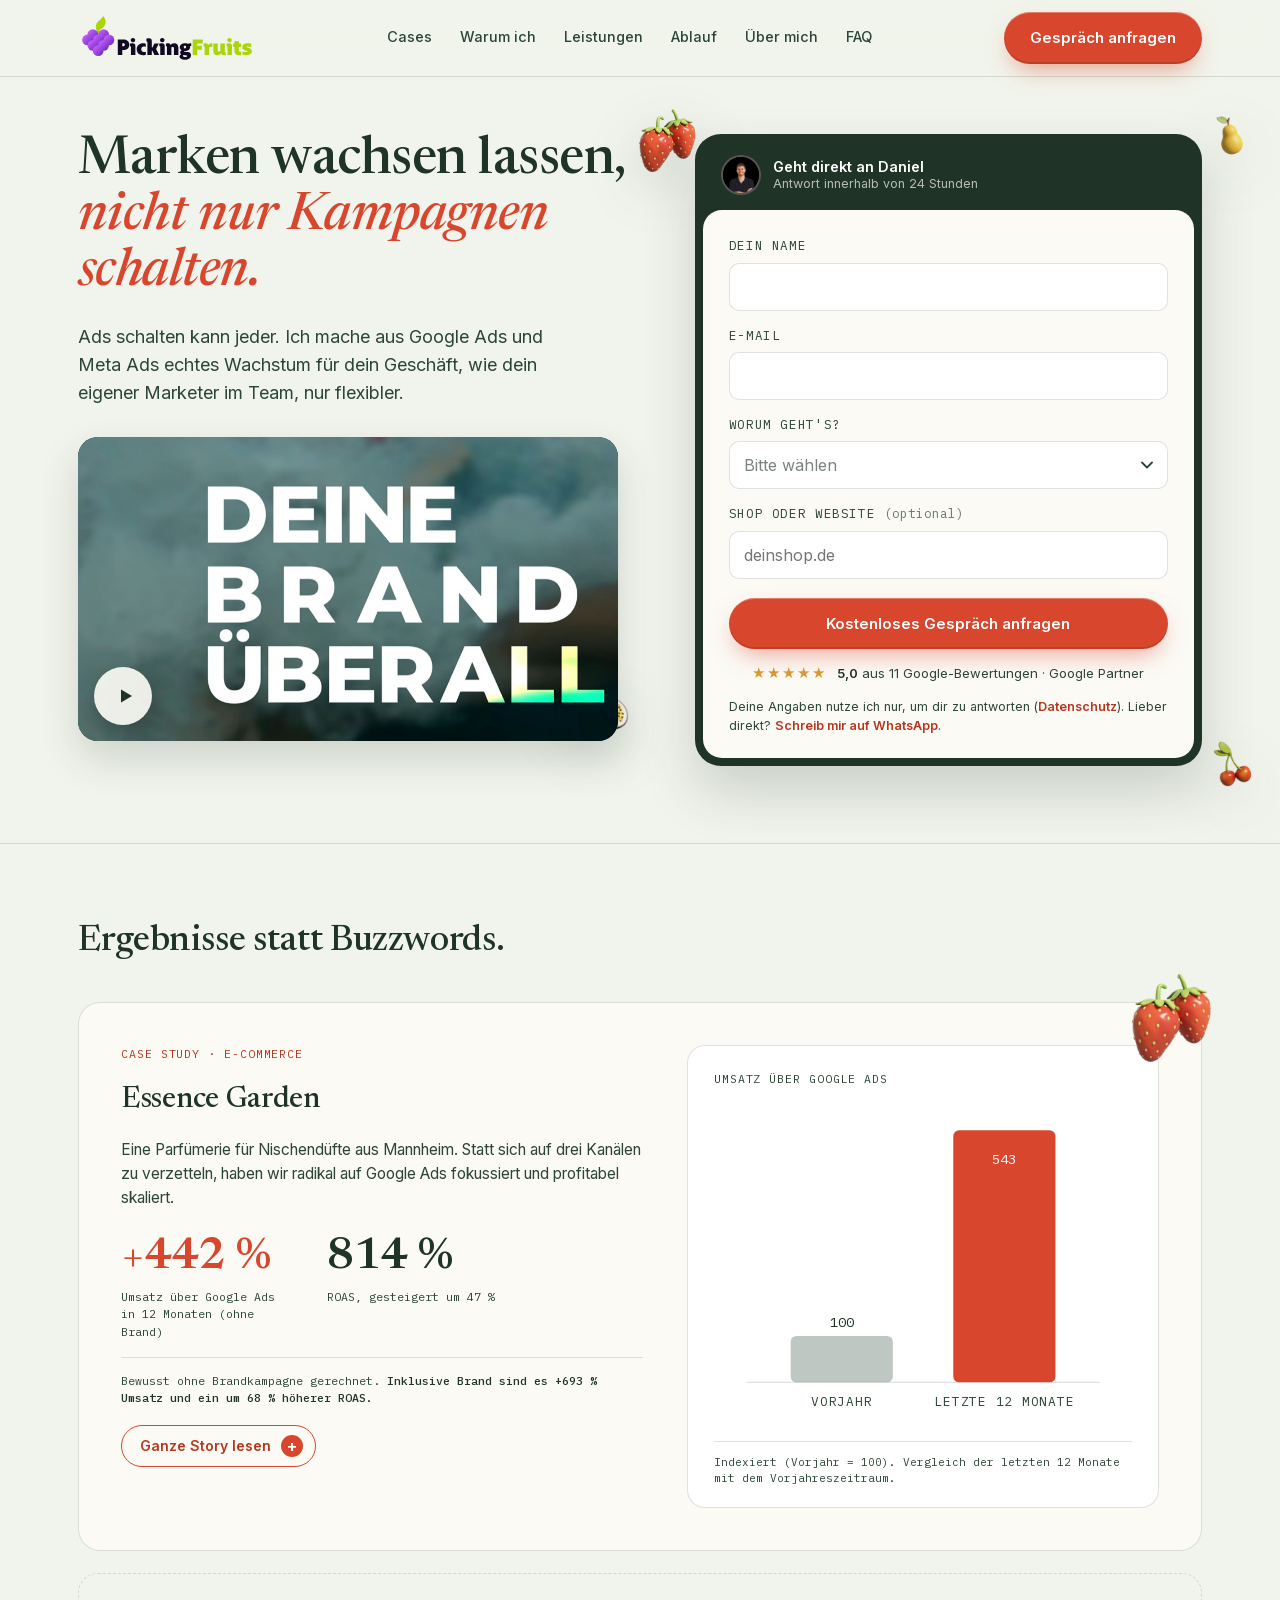
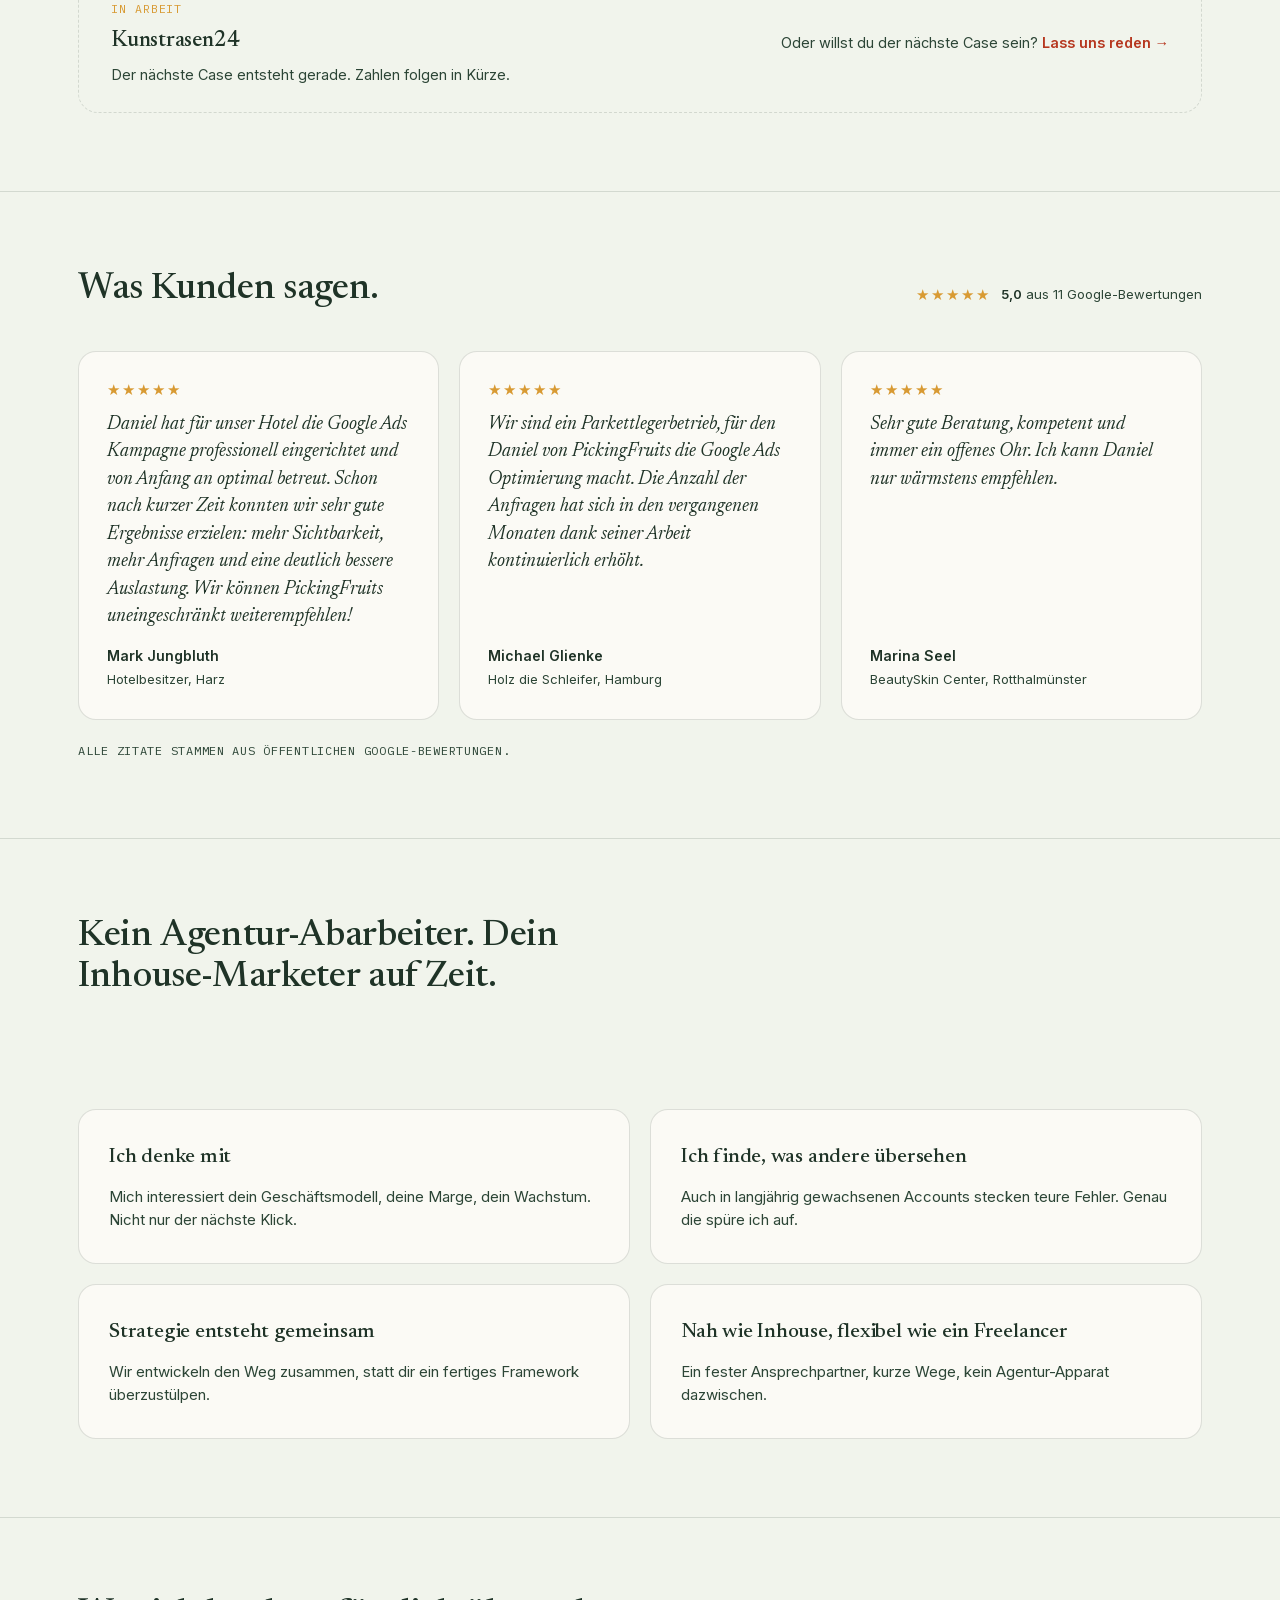
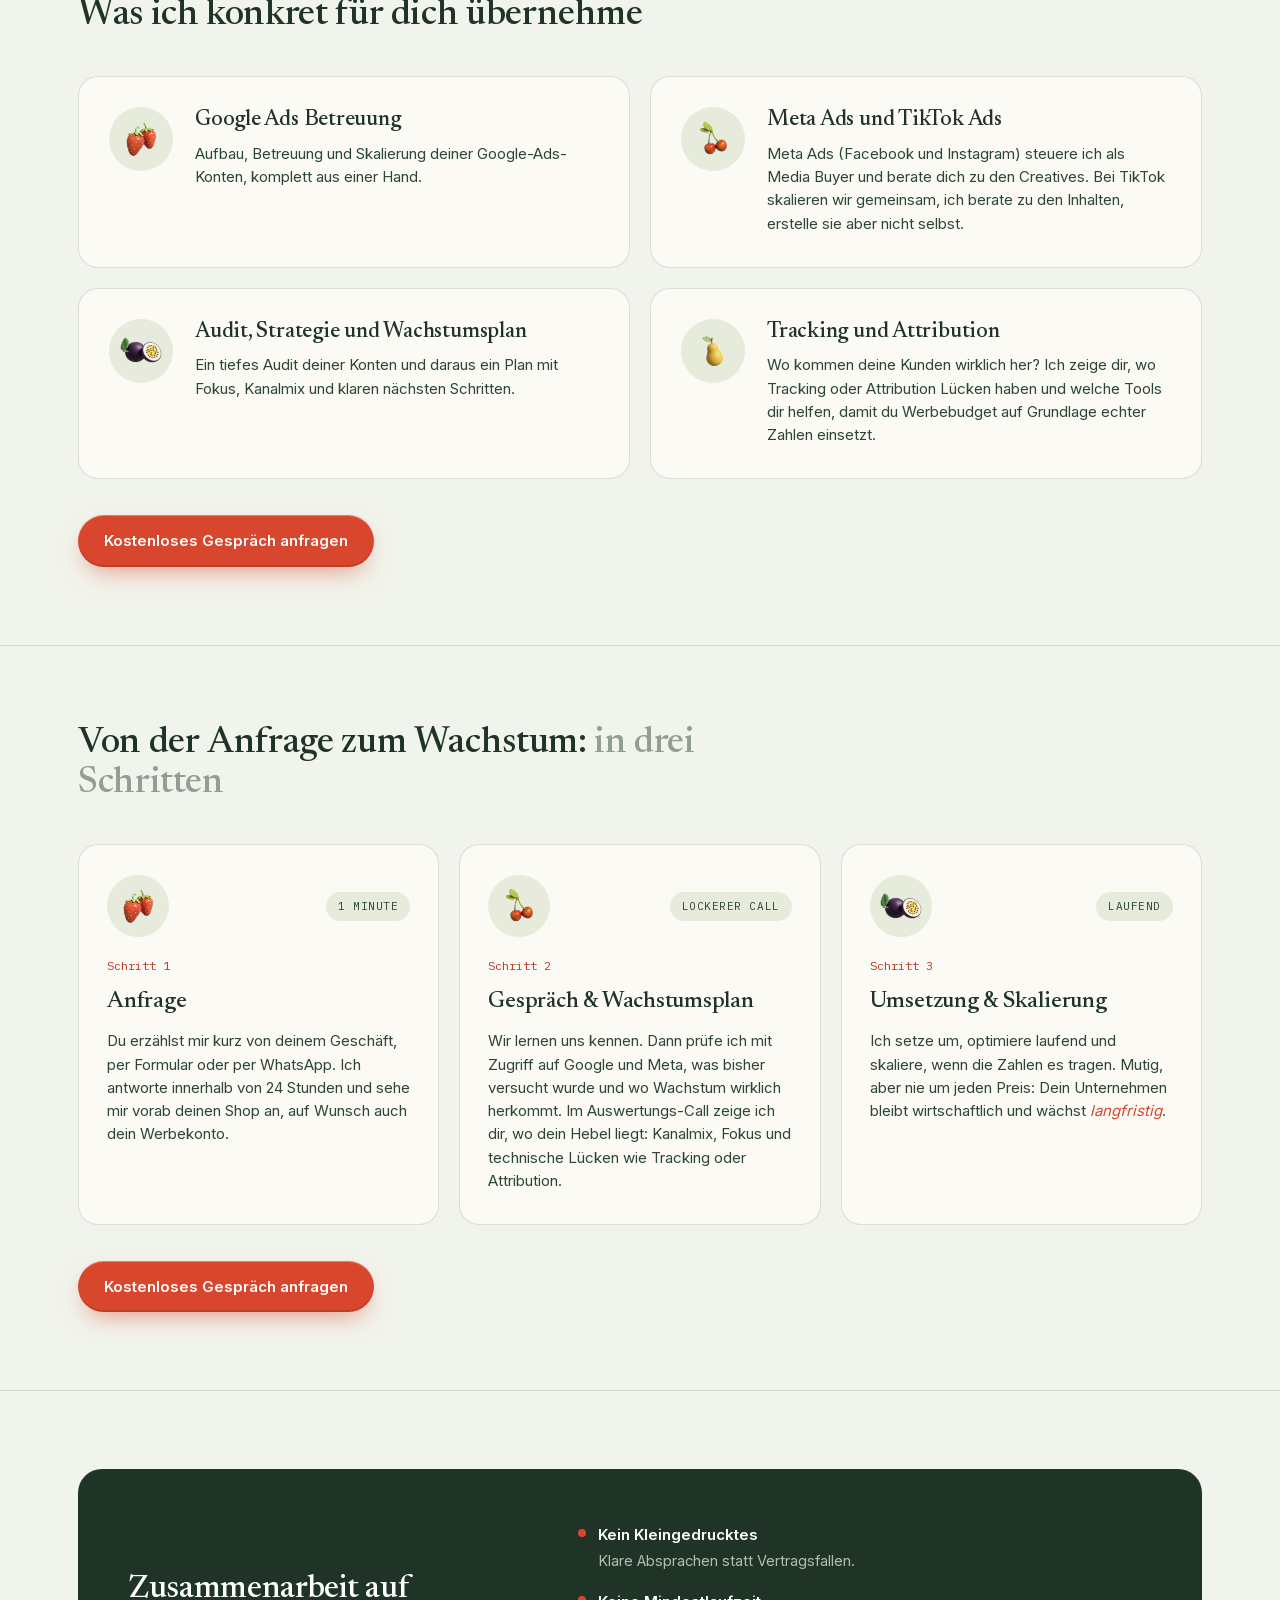
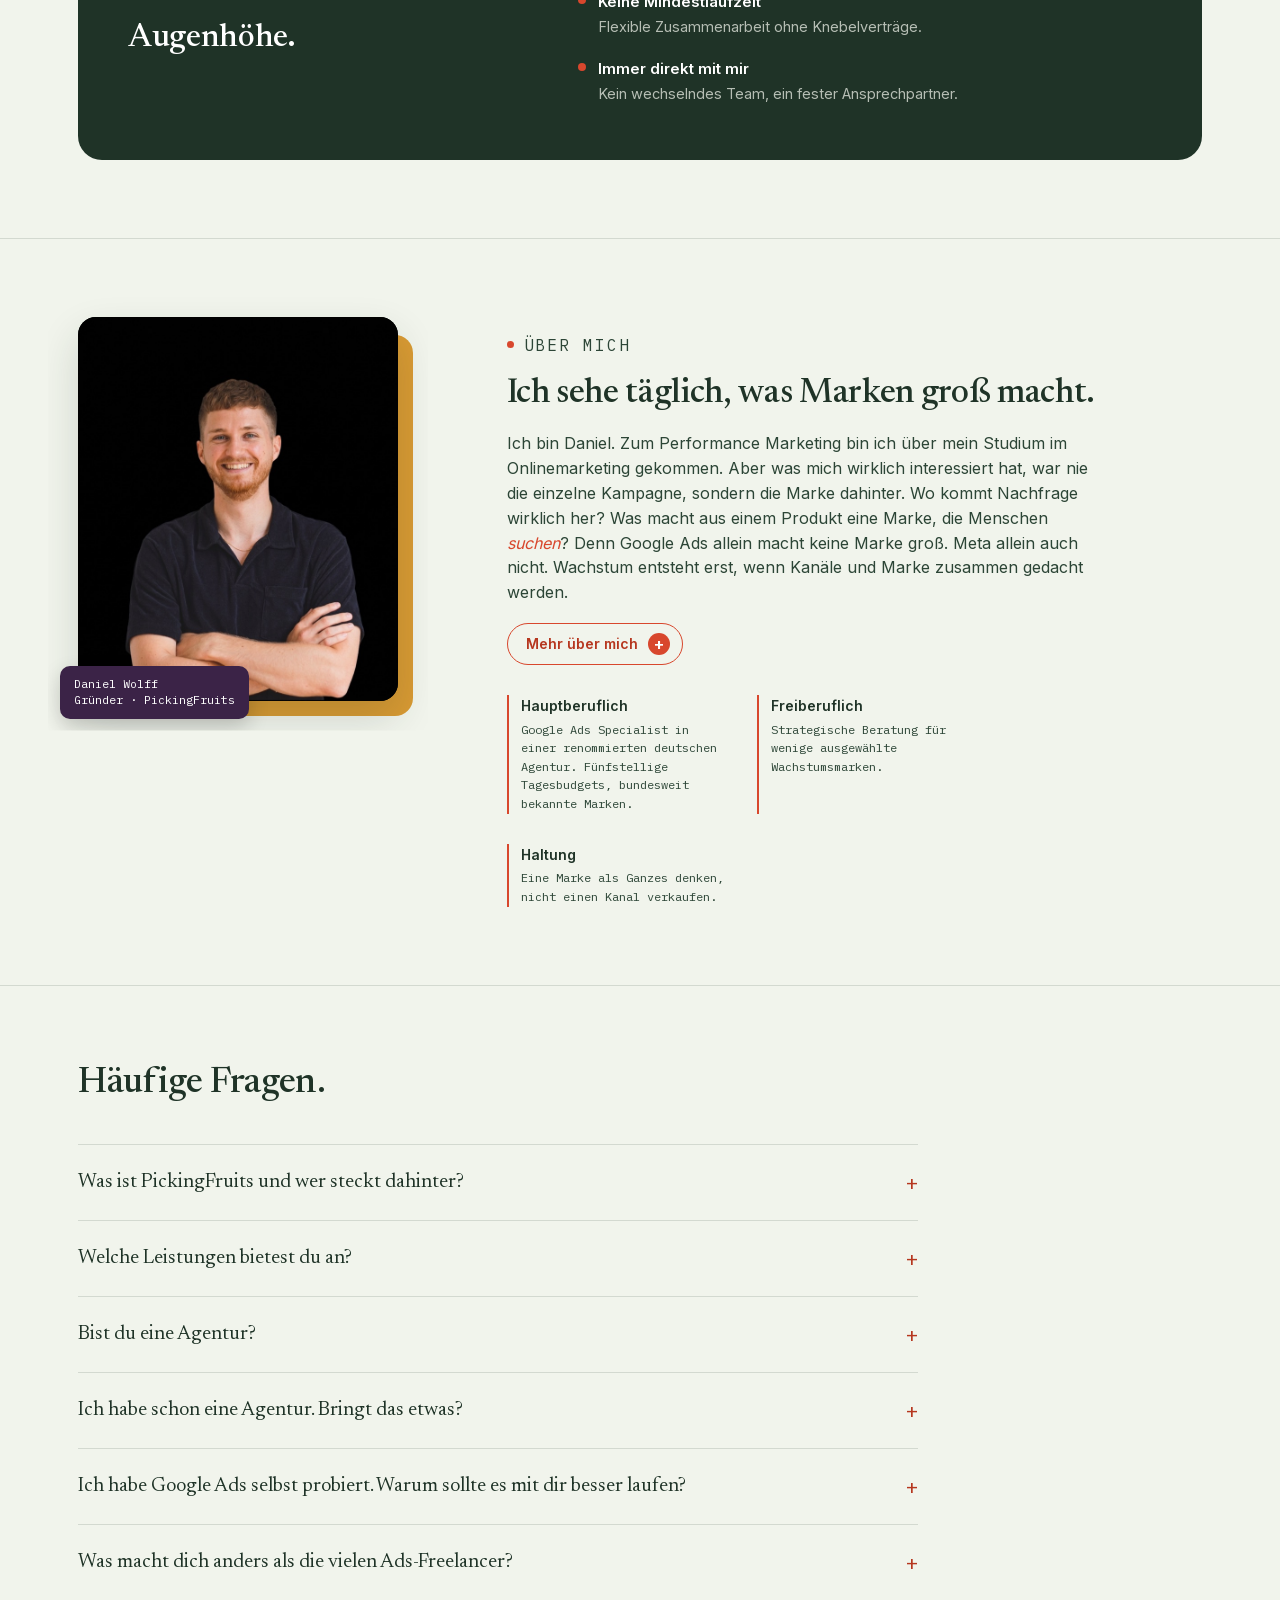
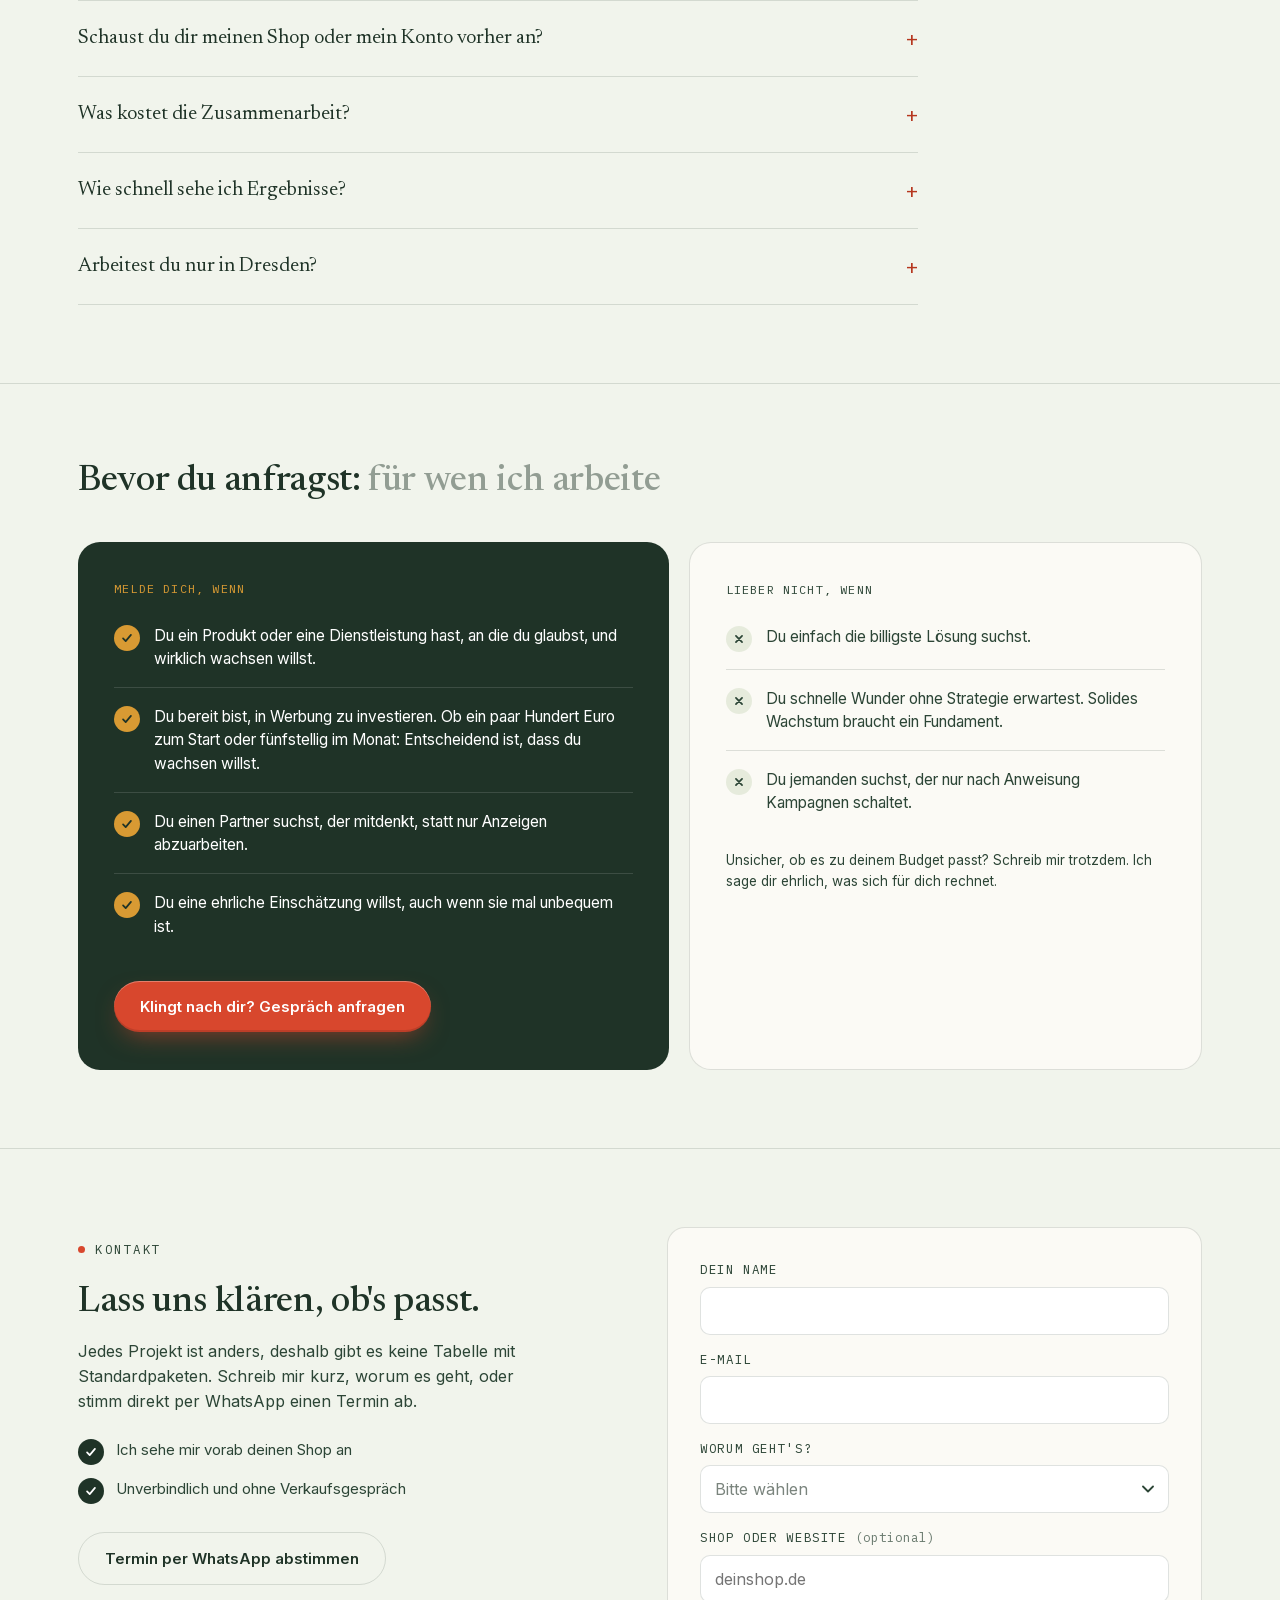
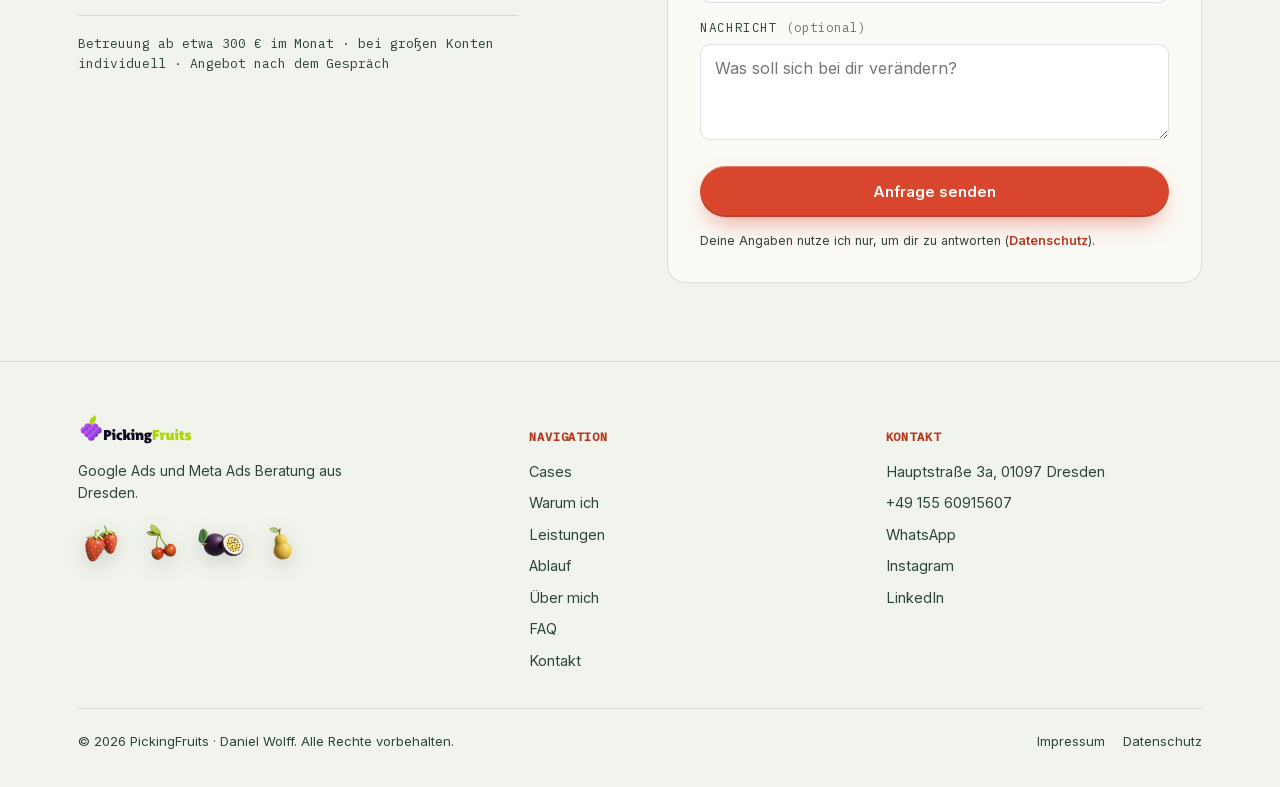
==== commit 52bee15a: "Play-Knopf links unten, Aufklapp-Buttons mit Lichtstreifen und Puls Co-Authored-By: Claude Fable 5.1" ====
--- a/site/index.html
+++ b/site/index.html
@@ -37,7 +37,7 @@
 <!-- Schriften liegen lokal (kein Abruf bei Google); die wichtigsten vorladen -->
 <link rel="preload" href="assets/fonts/inter-var.woff2" as="font" type="font/woff2" crossorigin>
 <link rel="preload" href="assets/fonts/newsreader-var.woff2" as="font" type="font/woff2" crossorigin>
-<link rel="stylesheet" href="css/styles.css?v=15">
+<link rel="stylesheet" href="css/styles.css?v=16">
 
 <!-- Strukturierte Daten: wird von tools/build_schema.py erzeugt -->
 <script type="application/ld+json" id="schema-jsonld">
--- a/site/css/styles.css
+++ b/site/css/styles.css
@@ -117,7 +117,7 @@
 }
 .hero-video video{width:100%;height:100%;display:block;object-fit:cover;background:#12261d;}
 .video-play{
-  position:absolute;right:16px;bottom:16px;
+  position:absolute;left:16px;bottom:16px;
   width:58px;height:58px;border-radius:50%;
   display:inline-grid;place-items:center;
   background:rgba(251,250,245,0.92);color:var(--tanne);border:none;cursor:pointer;
@@ -256,6 +256,16 @@
 details.more[open] > summary{margin-bottom:16px;}
 details.more > summary:hover{background:var(--erdbeer);color:#fff;transform:translateY(-1px);box-shadow:0 8px 20px rgba(216,71,45,.25);}
 details.more > summary:hover::after{background:#fff;color:var(--erdbeer);}
+/* Aufklapp-Buttons: regelmäßiger Lichtstreifen und pulsierendes Plus, damit sie als klickbar erkennbar sind */
+details.more > summary{position:relative;overflow:hidden;isolation:isolate;}
+details.more > summary::before{
+  content:'';position:absolute;z-index:-1;top:0;bottom:0;left:-40%;width:30%;
+  background:linear-gradient(100deg, transparent, rgba(216,71,45,.22), transparent);
+  transform:skewX(-18deg);animation:btn-sweep 4.2s ease-in-out 1.4s infinite;pointer-events:none;
+}
+details.more[open] > summary::before{animation:none;display:none;}
+details.more:not([open]) > summary::after{animation:more-pulse 2.6s ease-out infinite;}
+@keyframes more-pulse{0%{box-shadow:0 0 0 0 rgba(216,71,45,.5);}70%{box-shadow:0 0 0 9px rgba(216,71,45,0);}100%{box-shadow:0 0 0 0 rgba(216,71,45,0);}}
 
 /* growth chart */
 .chart-box{
@@ -536,6 +546,8 @@
   header{animation:none;}
   .btn.shine::before{animation:none;display:none;}
   .video-play{animation:none;}
+  details.more > summary::before{animation:none;display:none;}
+  details.more > summary::after{animation:none;}
   .pill::before{animation:none;}
   .js [data-reveal], .js [data-reveal="clip"]{opacity:1;transform:none;clip-path:none;transition:none;}
   .js [data-reveal="clip"] img{transform:none;transition:none;}
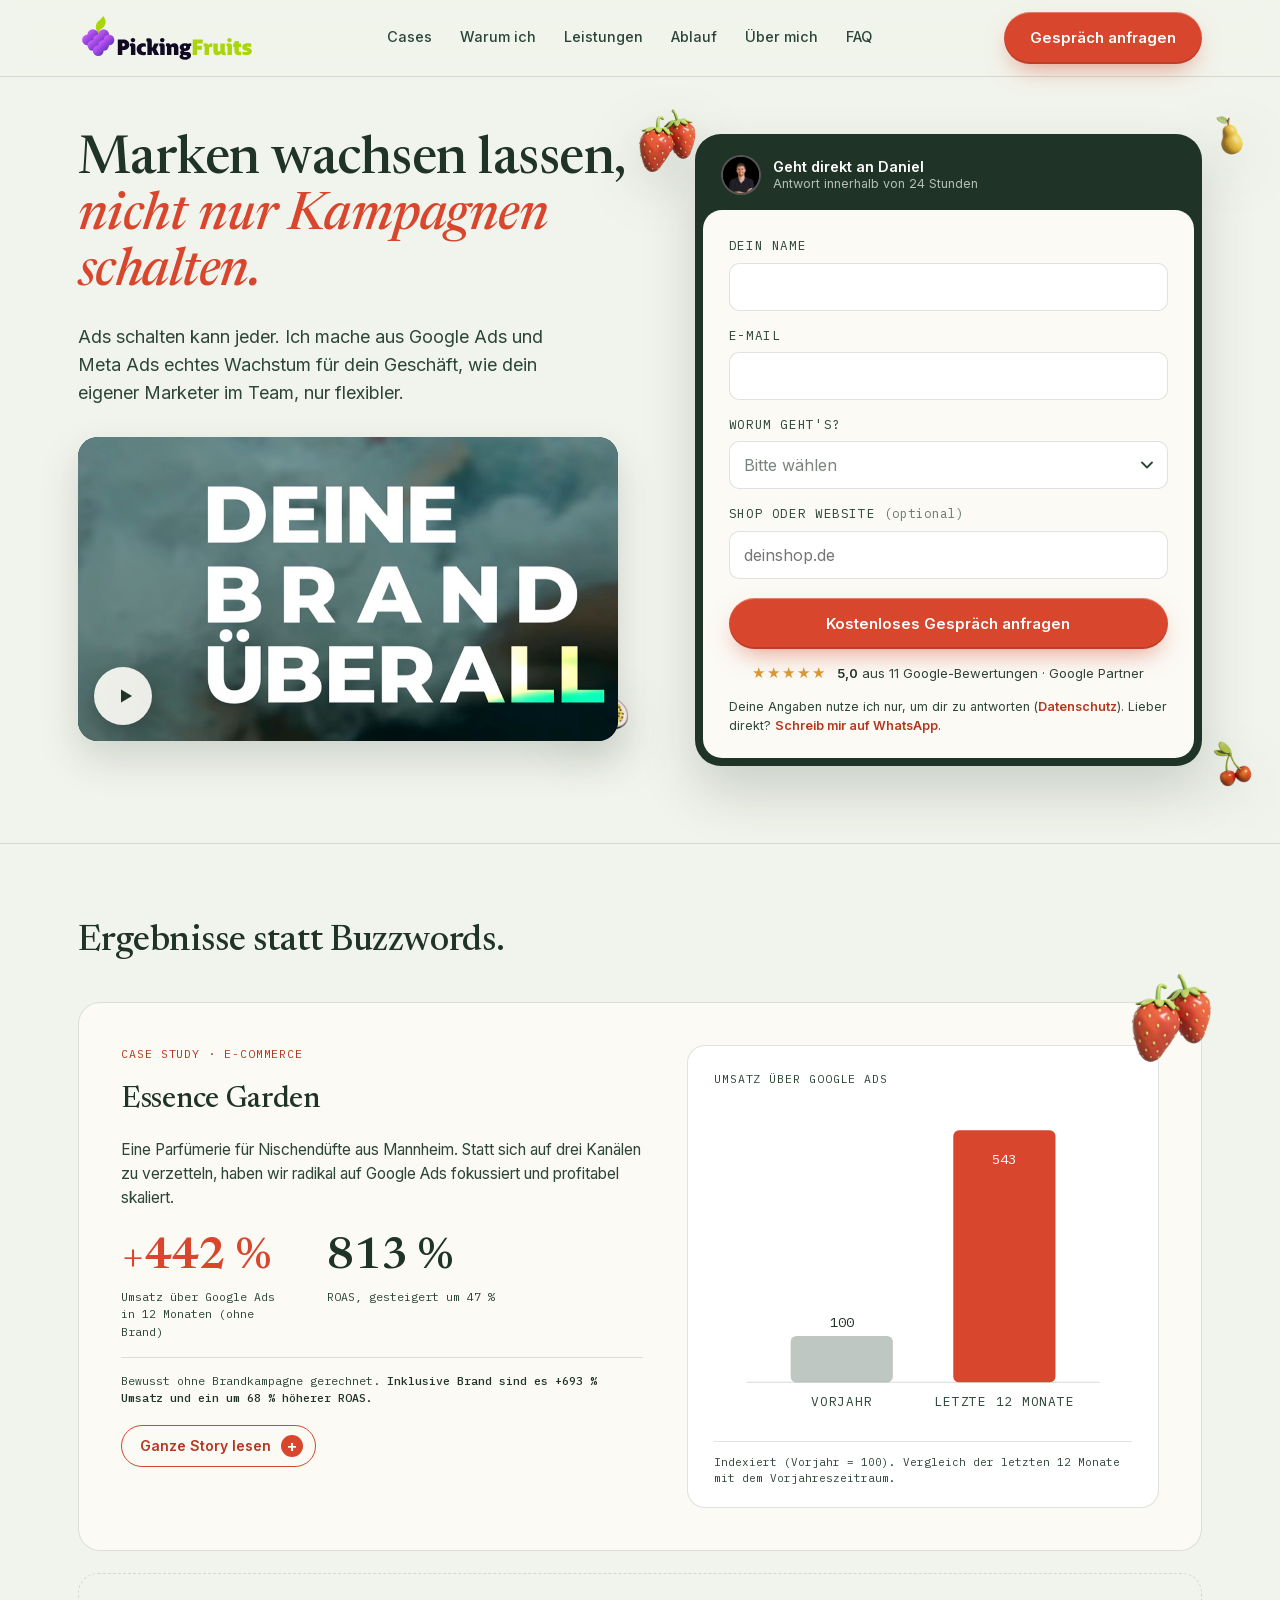
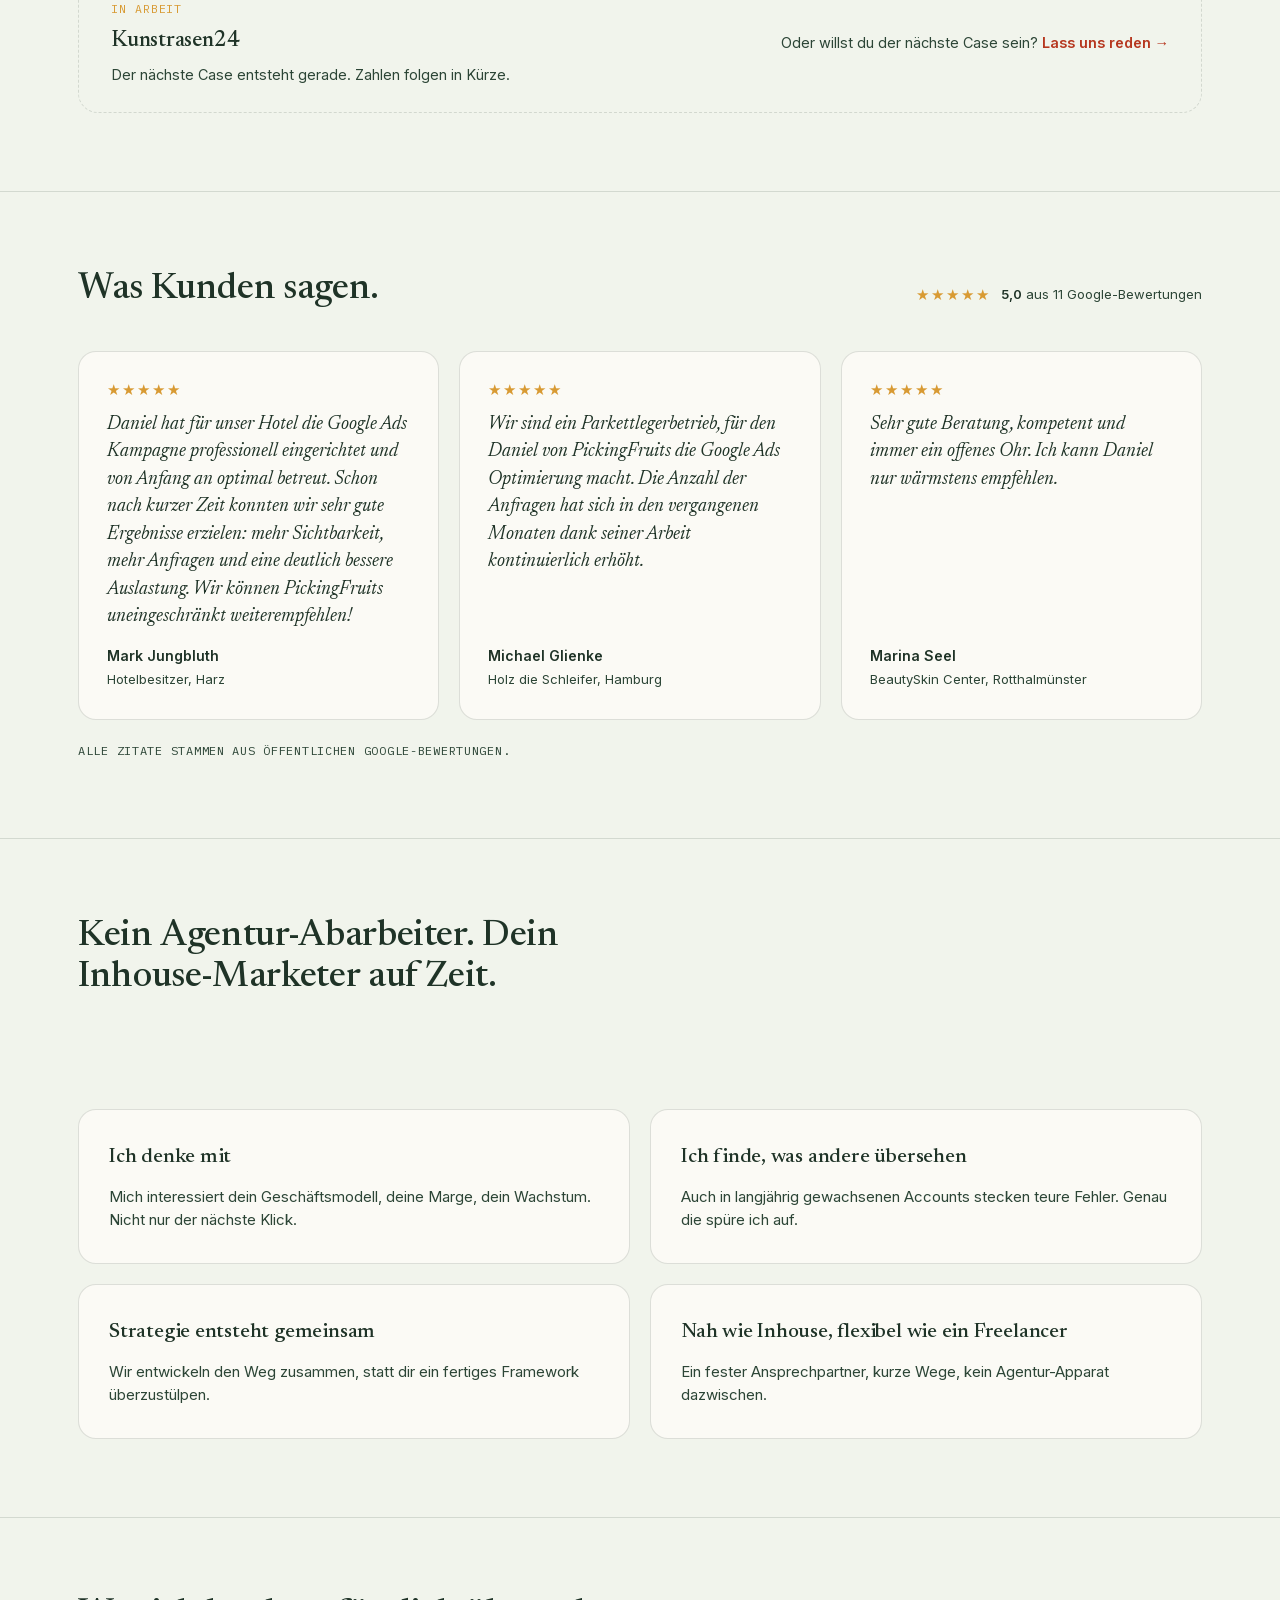
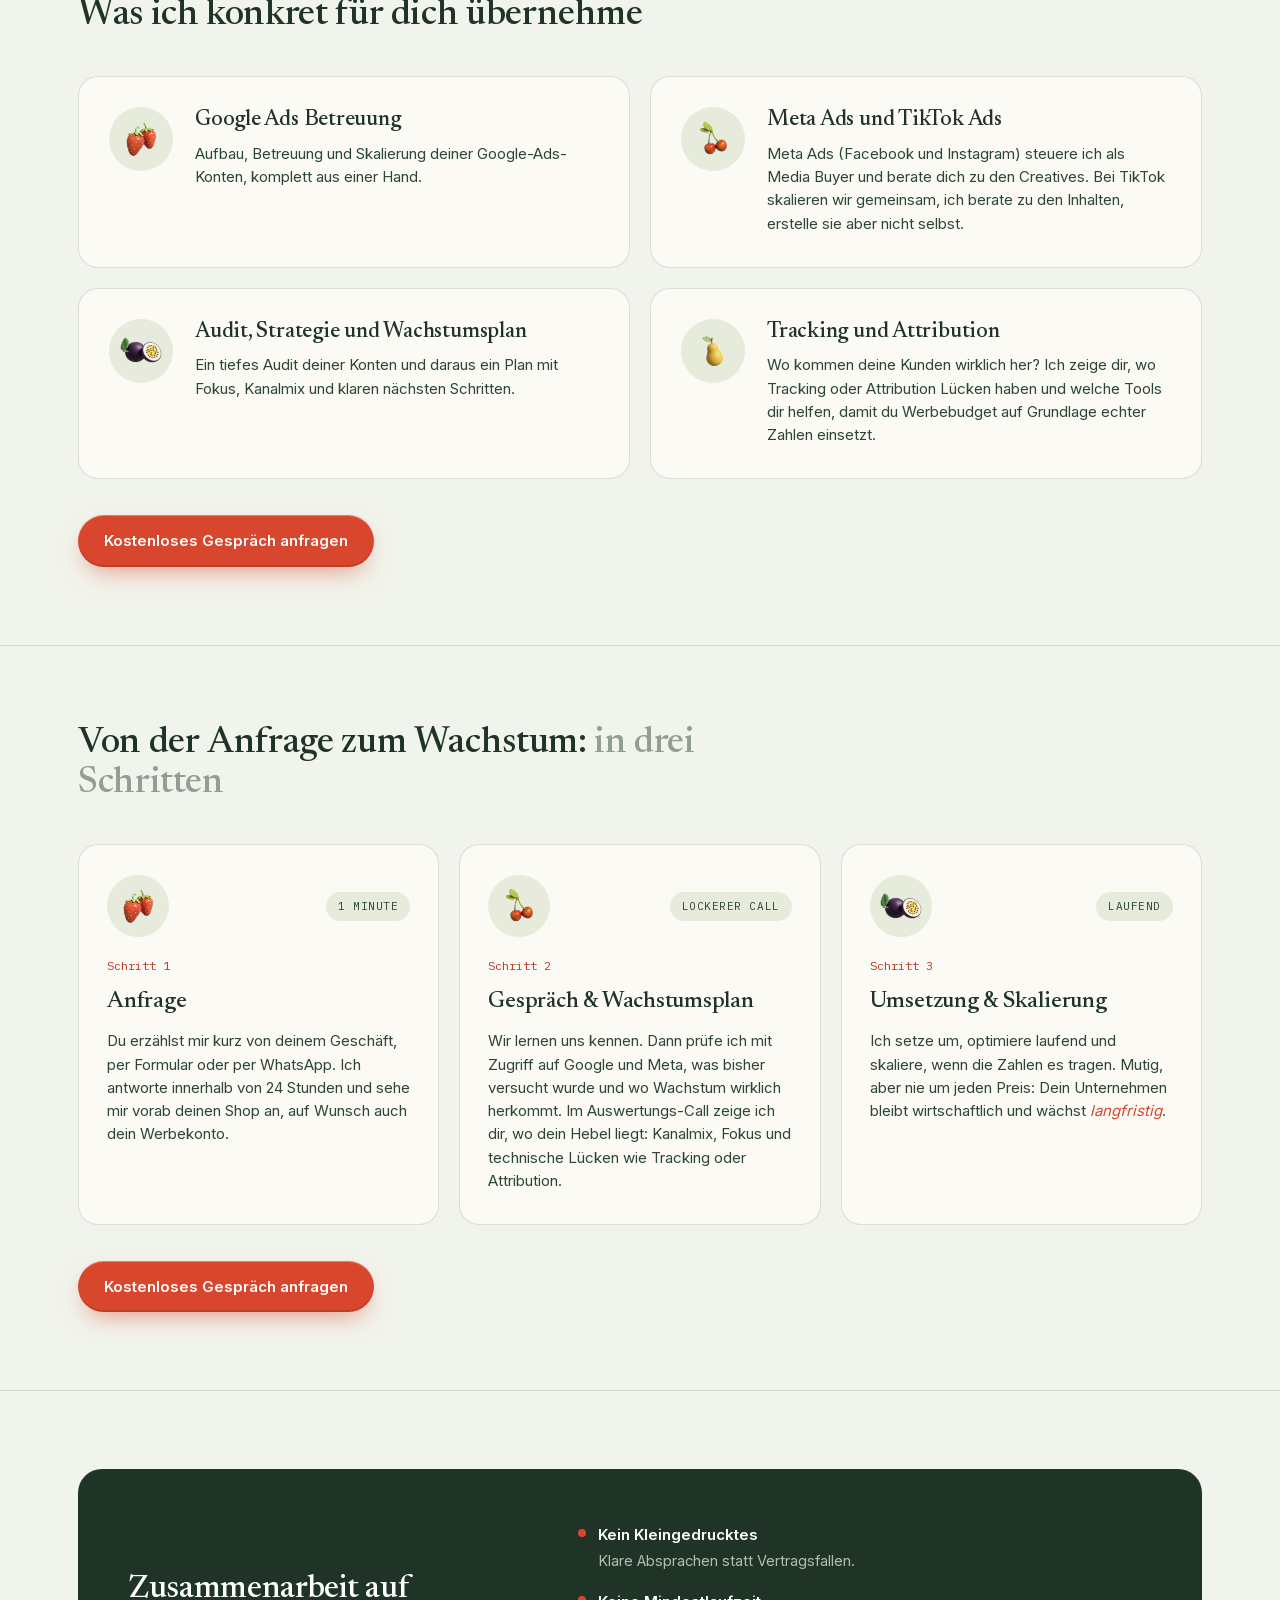
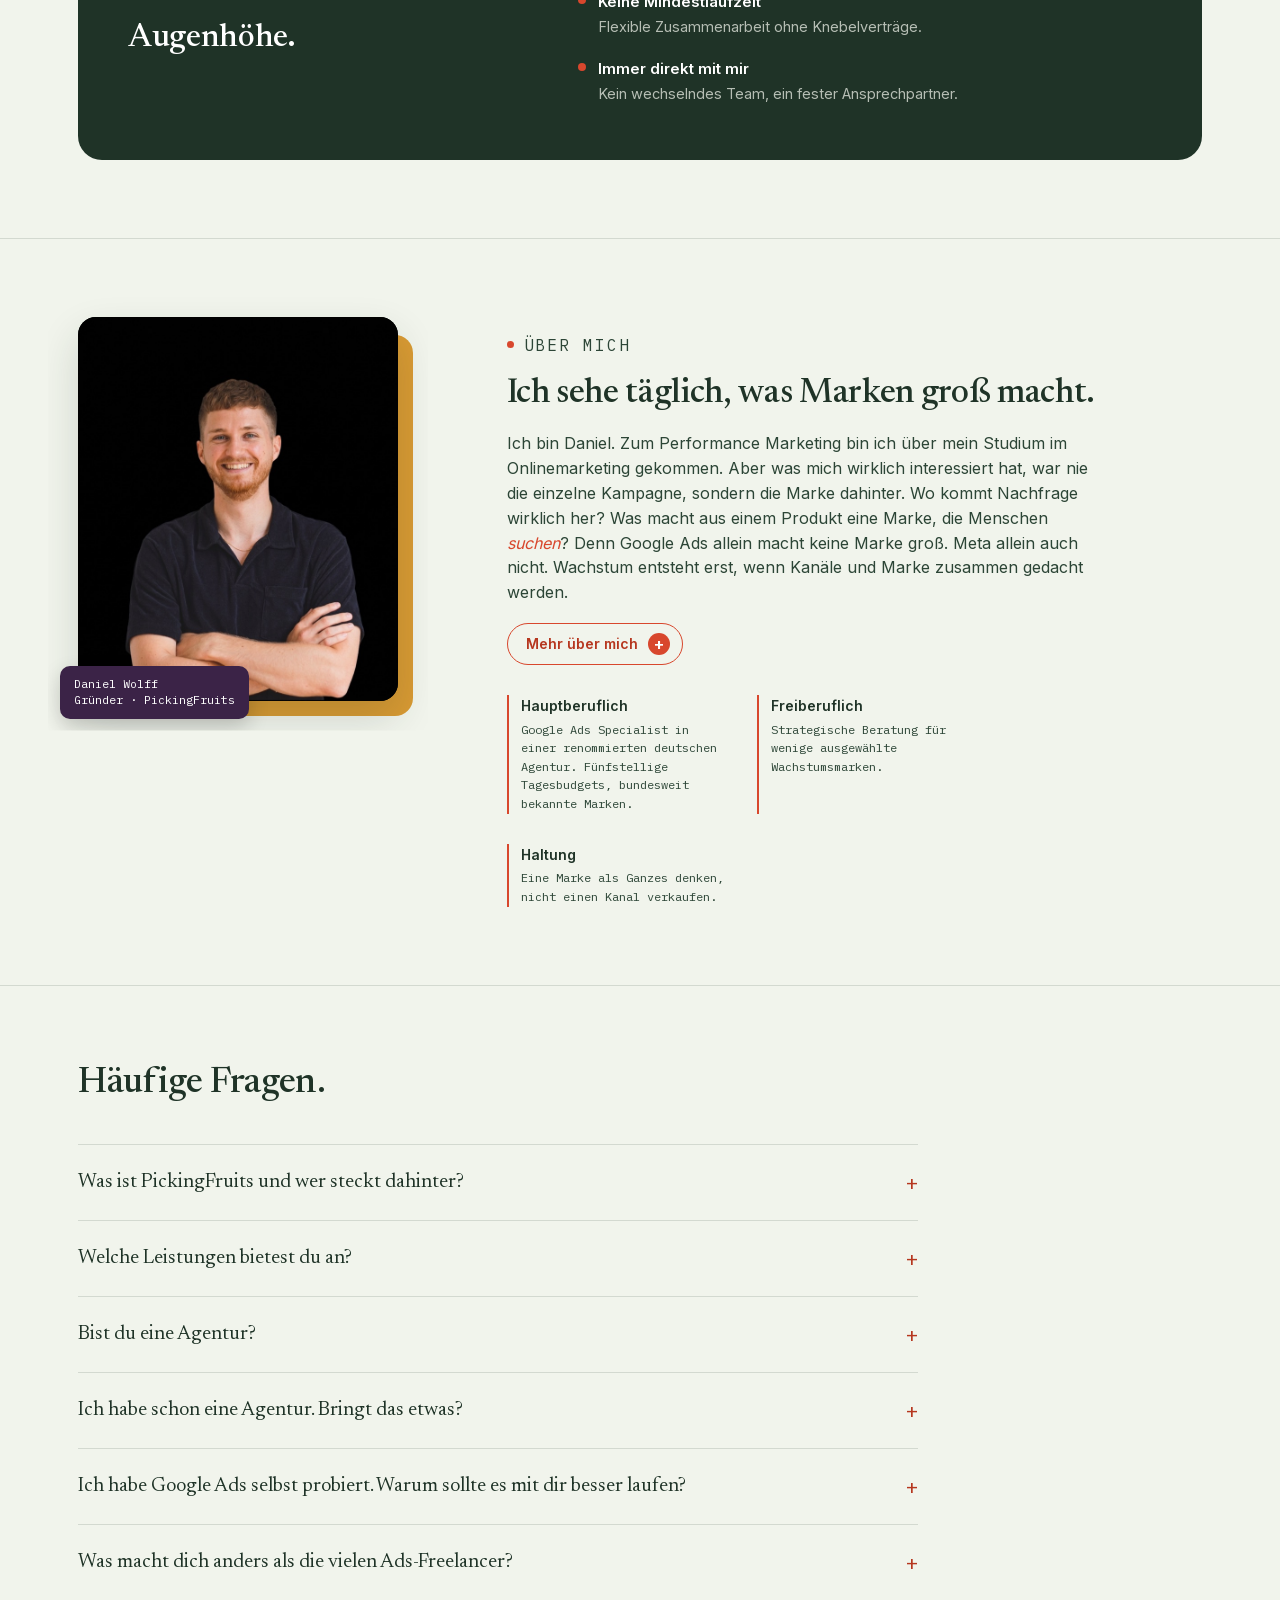
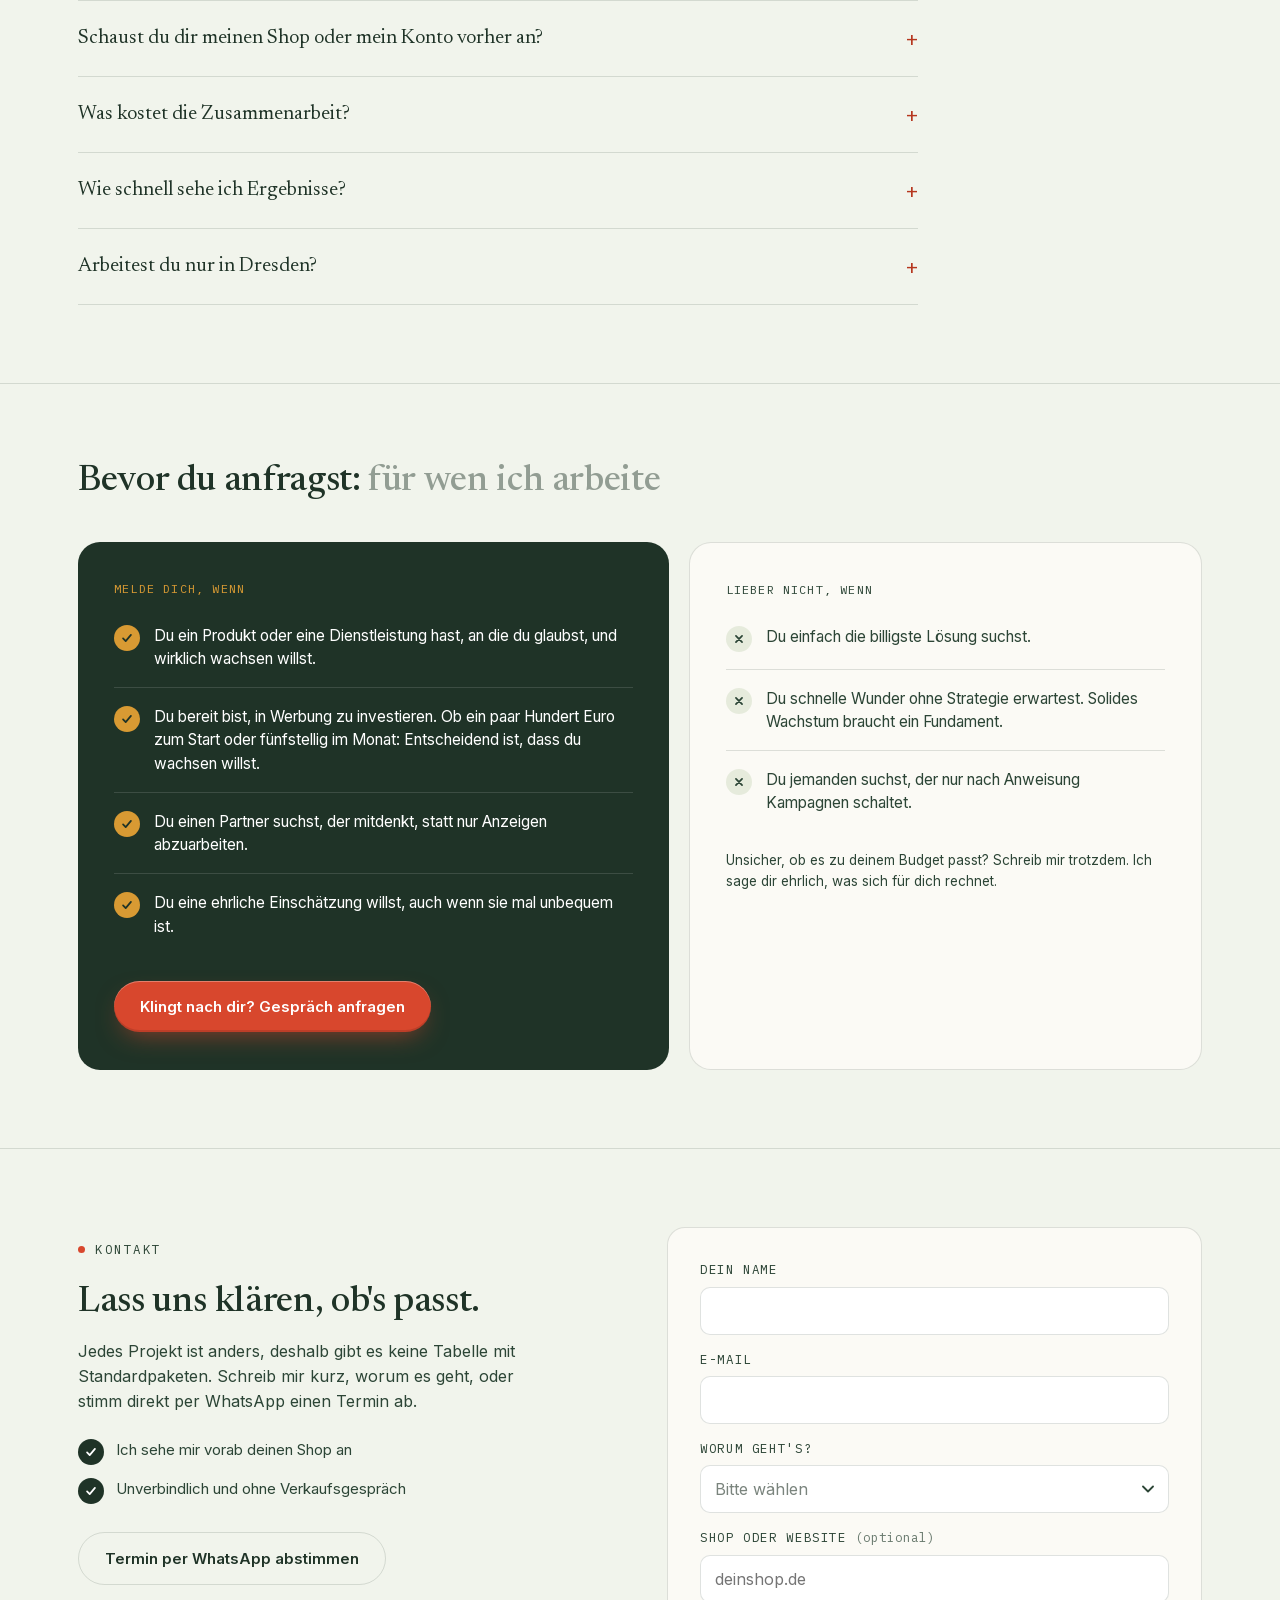
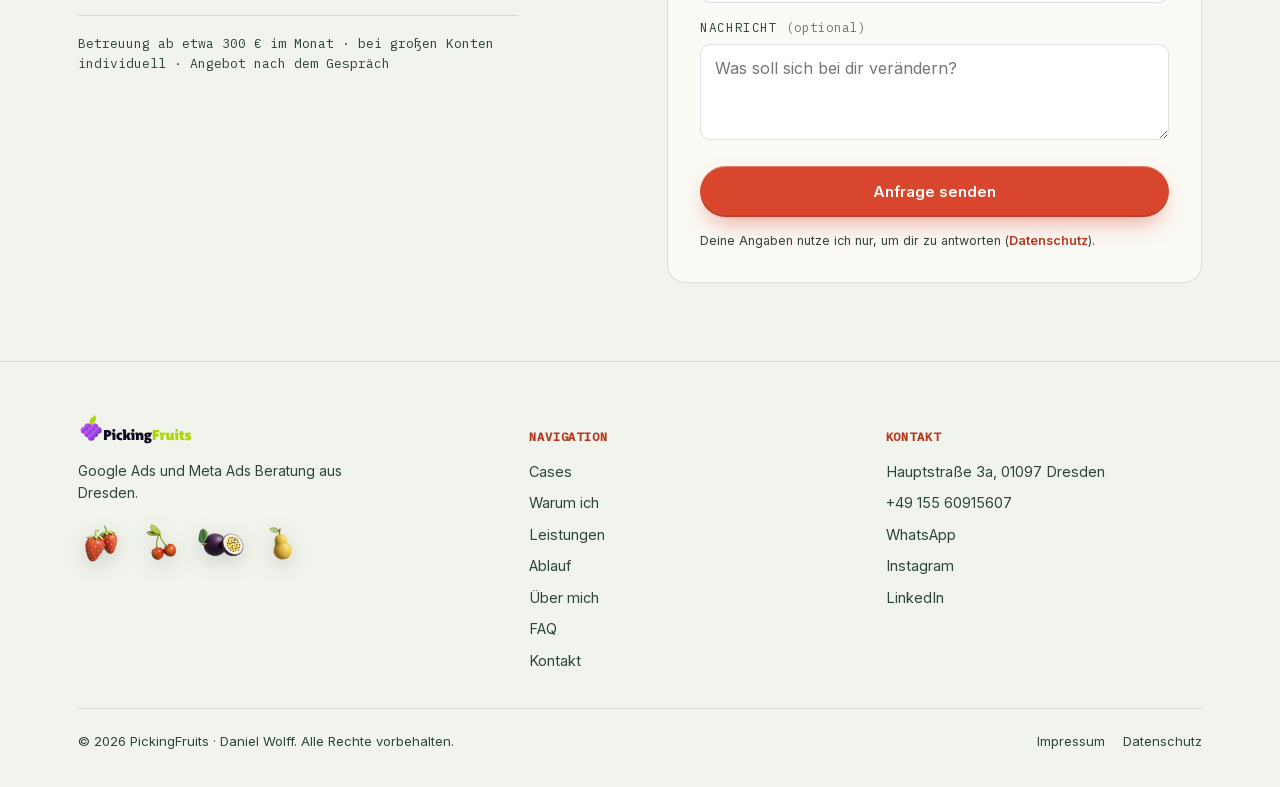
==== commit 80f32fc7: "Landingpage /check: kostenloser Ads-Check mit 60-Tage-Versprechen Eigene Seite für bezahlte Kampagne" ====
--- a/site/index.html
+++ b/site/index.html
@@ -37,7 +37,7 @@
 <!-- Schriften liegen lokal (kein Abruf bei Google); die wichtigsten vorladen -->
 <link rel="preload" href="assets/fonts/inter-var.woff2" as="font" type="font/woff2" crossorigin>
 <link rel="preload" href="assets/fonts/newsreader-var.woff2" as="font" type="font/woff2" crossorigin>
-<link rel="stylesheet" href="css/styles.css?v=16">
+<link rel="stylesheet" href="css/styles.css?v=17">
 
 <!-- Strukturierte Daten: wird von tools/build_schema.py erzeugt -->
 <script type="application/ld+json" id="schema-jsonld">
--- a/site/css/styles.css
+++ b/site/css/styles.css
@@ -587,3 +587,44 @@
 .quote-card figcaption b{color:var(--tanne);font-weight:600;font-size:14px;}
 .quote-src{margin:22px 0 0;font-family:'IBM Plex Mono',monospace;font-size:12px;letter-spacing:.06em;text-transform:uppercase;color:var(--tanne-soft);}
 @media (max-width:880px){.quote-grid{grid-template-columns:1fr;}.quote-card blockquote p{font-size:18px;}}
+
+/* ==========================================================
+   LANDINGPAGE /check (Ads-Check): eigene Bausteine
+   ========================================================== */
+.lp-eyebrow{font-family:'IBM Plex Mono',monospace;font-size:12px;letter-spacing:.06em;text-transform:uppercase;color:var(--erdbeer-deep);margin:0 0 18px;}
+.lp-eyebrow span{color:var(--tanne-soft);margin:0 6px;}
+.lp-points{list-style:none;padding:0;margin:0;display:flex;flex-direction:column;gap:10px;max-width:520px;}
+.lp-points li{display:flex;gap:12px;align-items:flex-start;font-size:15px;line-height:1.5;color:var(--tanne);}
+.lp-points .fit-icon{background:var(--tanne);color:#fff;width:24px;height:24px;}
+.lp-quotes{margin-top:24px;}
+.quote-src a{color:var(--erdbeer-deep);text-decoration:none;border-bottom:1px solid transparent;}
+.quote-src a:hover{border-color:var(--erdbeer);}
+.offer-grid{display:grid;grid-template-columns:1fr 1fr;gap:20px;margin-bottom:24px;}
+.offer-card{background:var(--cream-card);border:1px solid var(--line);border-radius:20px;padding:34px 32px;}
+.offer-card.highlight{background:var(--tanne);color:#fff;border-color:var(--tanne);}
+.offer-card.highlight h3,.offer-card.highlight p{color:#fff;}
+.offer-card.highlight .offer-fine{color:rgba(241,244,236,0.7);border-color:rgba(255,255,255,0.14);}
+.offer-card.highlight .offer-step{color:var(--birne);}
+.offer-step{display:block;font-family:'IBM Plex Mono',monospace;font-size:12px;letter-spacing:.06em;text-transform:uppercase;color:var(--erdbeer-deep);margin-bottom:12px;}
+.offer-card h3{font-size:28px;margin-bottom:14px;}
+.offer-card p{color:var(--tanne-soft);font-size:16px;line-height:1.6;margin:0;}
+.offer-card p b{color:inherit;font-weight:700;}
+.offer-fine{font-size:13.5px !important;margin-top:18px !important;padding-top:16px;border-top:1px solid var(--line);}
+.lp-promise .wrap-inner{grid-template-columns:1fr 1.6fr;}
+.promise-text{color:rgba(241,244,236,0.86);font-size:17px;line-height:1.6;margin:0;}
+.founder-note{display:grid;grid-template-columns:260px 1fr;gap:44px;align-items:center;background:var(--cream-card);border:1px solid var(--line);border-radius:24px;padding:40px;}
+.founder-photo{width:100%;aspect-ratio:4/5;object-fit:cover;object-position:top;border-radius:18px;background:#0d0d0d;}
+.founder-text h2{font-size:34px;margin:6px 0 16px;}
+.founder-text p{color:var(--tanne-soft);font-size:16.5px;line-height:1.6;margin:0 0 14px;}
+.founder-sign{font-family:'IBM Plex Mono',monospace;font-size:12.5px;letter-spacing:.05em;text-transform:uppercase;color:var(--tanne-soft);margin-top:22px !important;}
+.founder-sign span{display:block;font-family:'Newsreader',serif;font-style:italic;font-size:30px;letter-spacing:0;text-transform:none;color:var(--tanne);margin-bottom:4px;}
+.lp-footer{padding:26px 0;}
+.lp-footer .footer-bottom{border-top:none;padding-top:0;}
+@media (max-width:880px){
+  .offer-grid{grid-template-columns:1fr;}
+  .offer-card{padding:28px 24px;}
+  .founder-note{grid-template-columns:1fr;padding:24px;gap:22px;}
+  .founder-photo{max-width:220px;}
+  .lp-promise .wrap-inner{grid-template-columns:1fr;}
+  .lp-points{margin-bottom:28px;}
+}
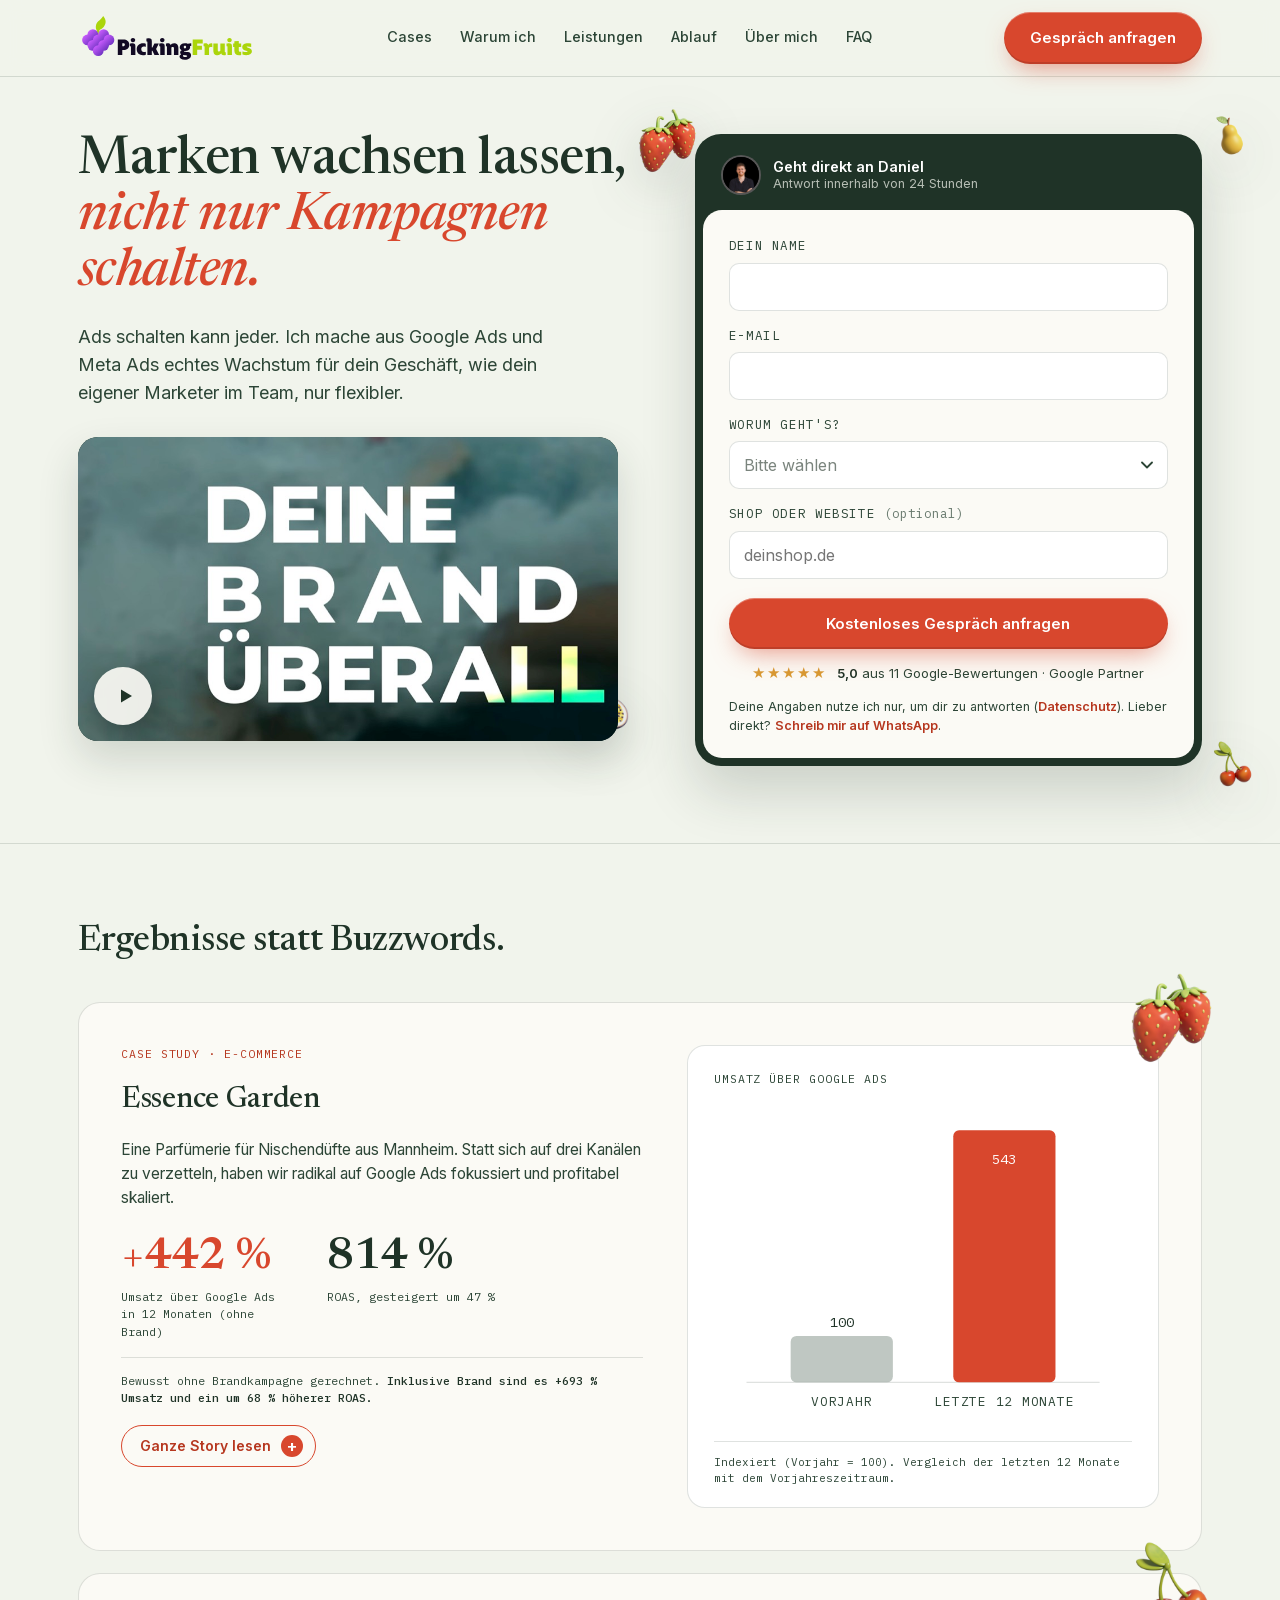
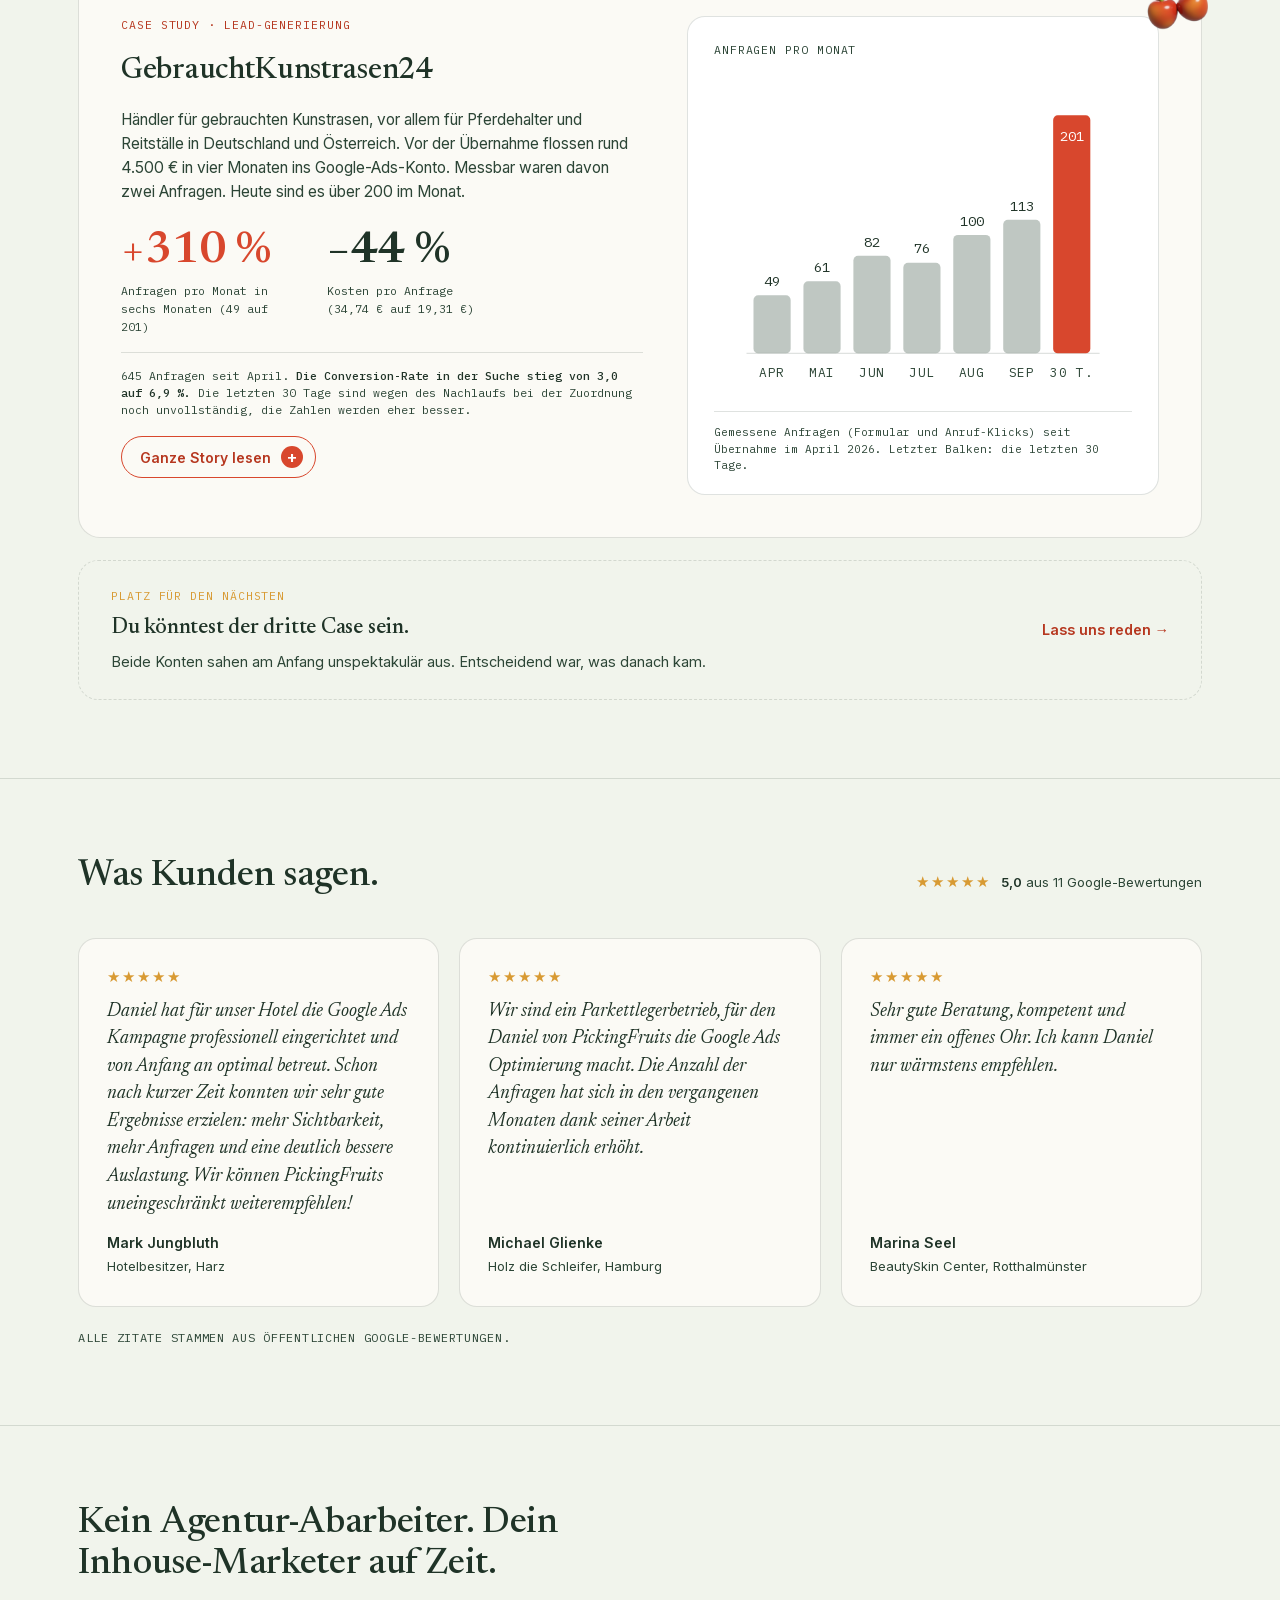
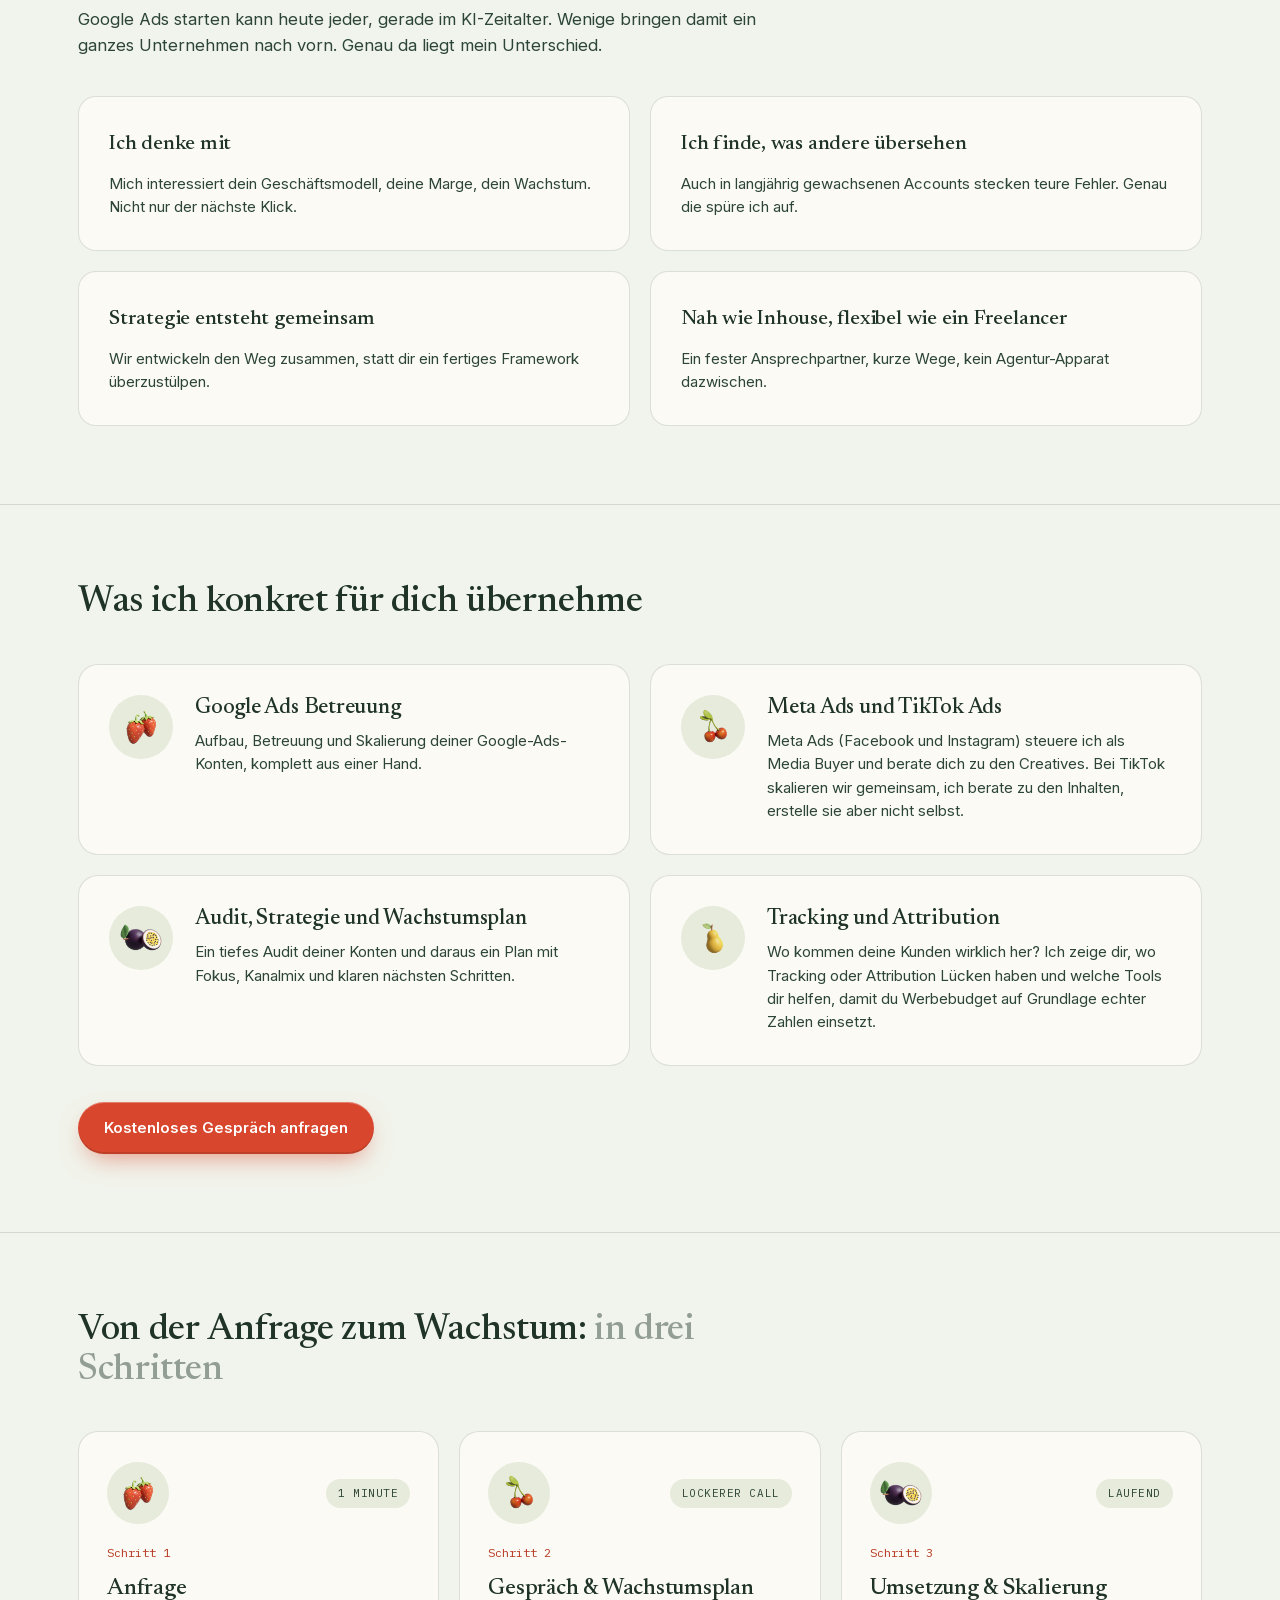
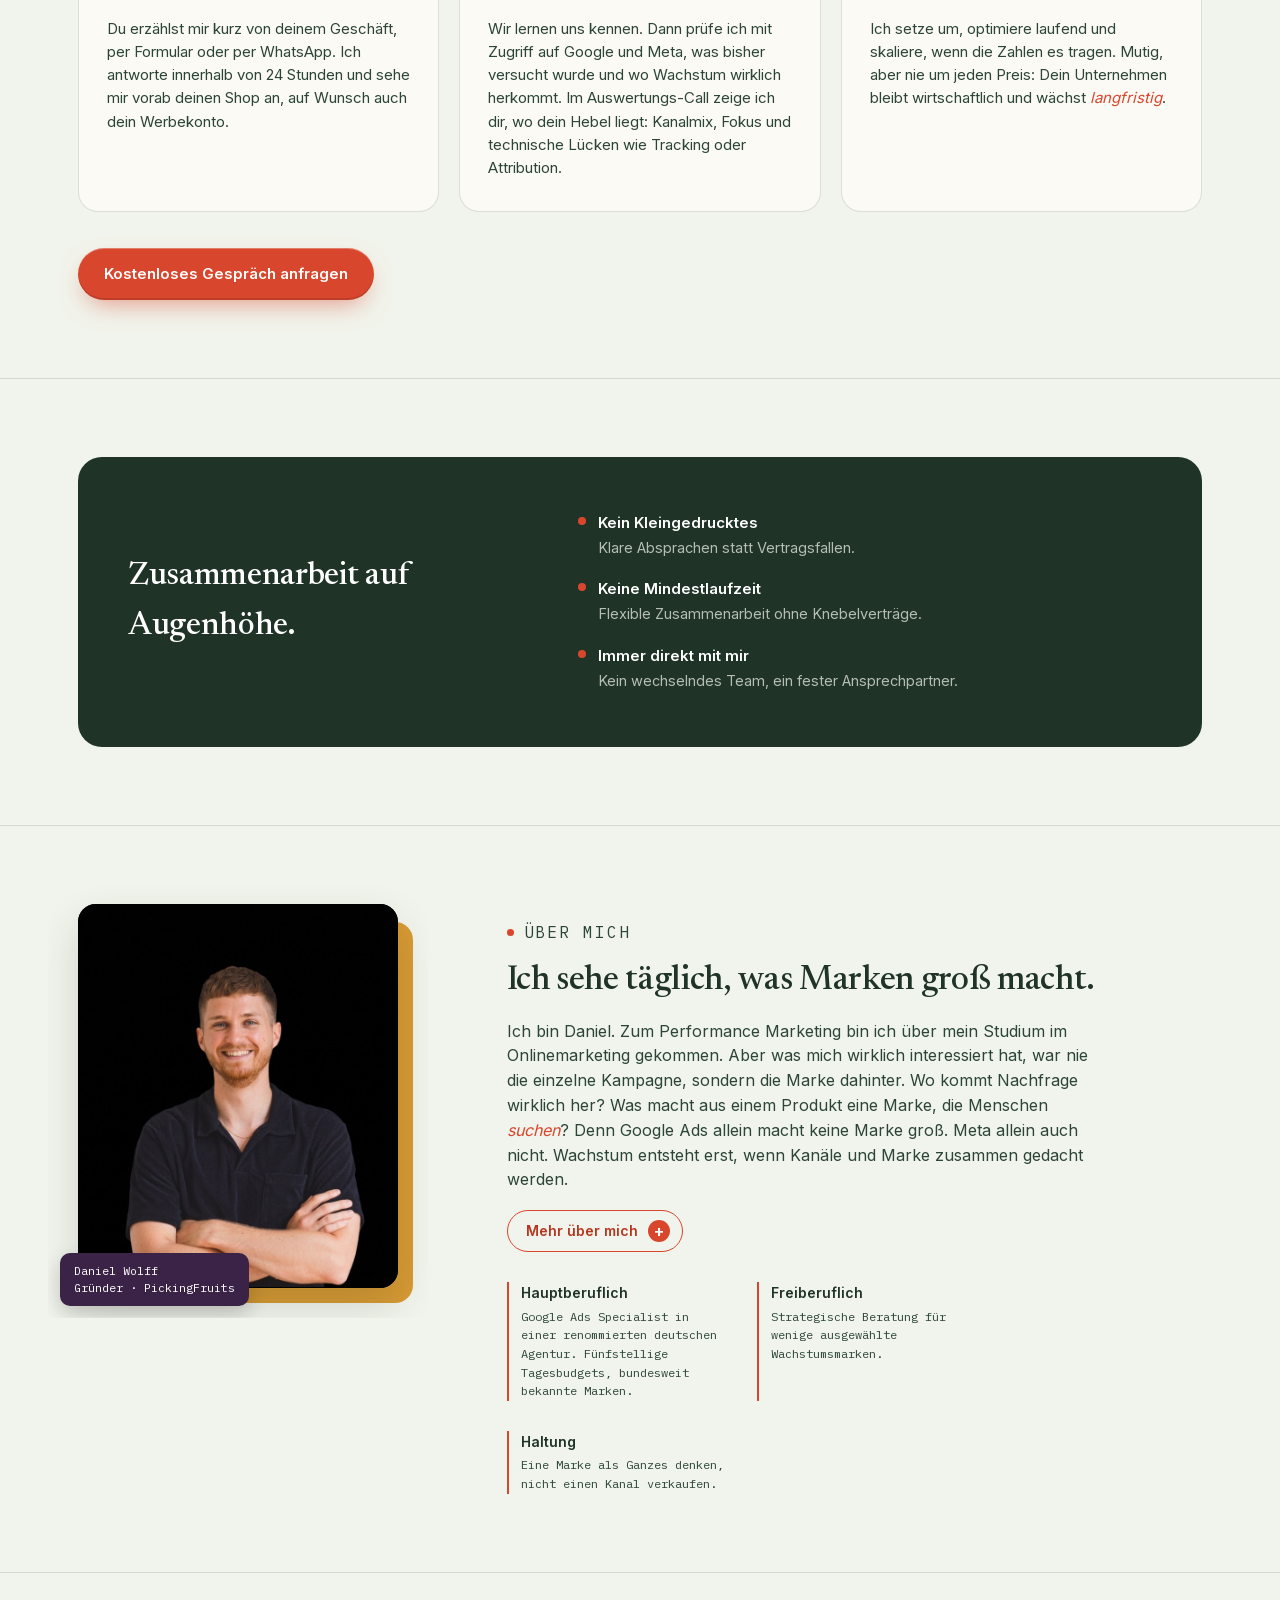
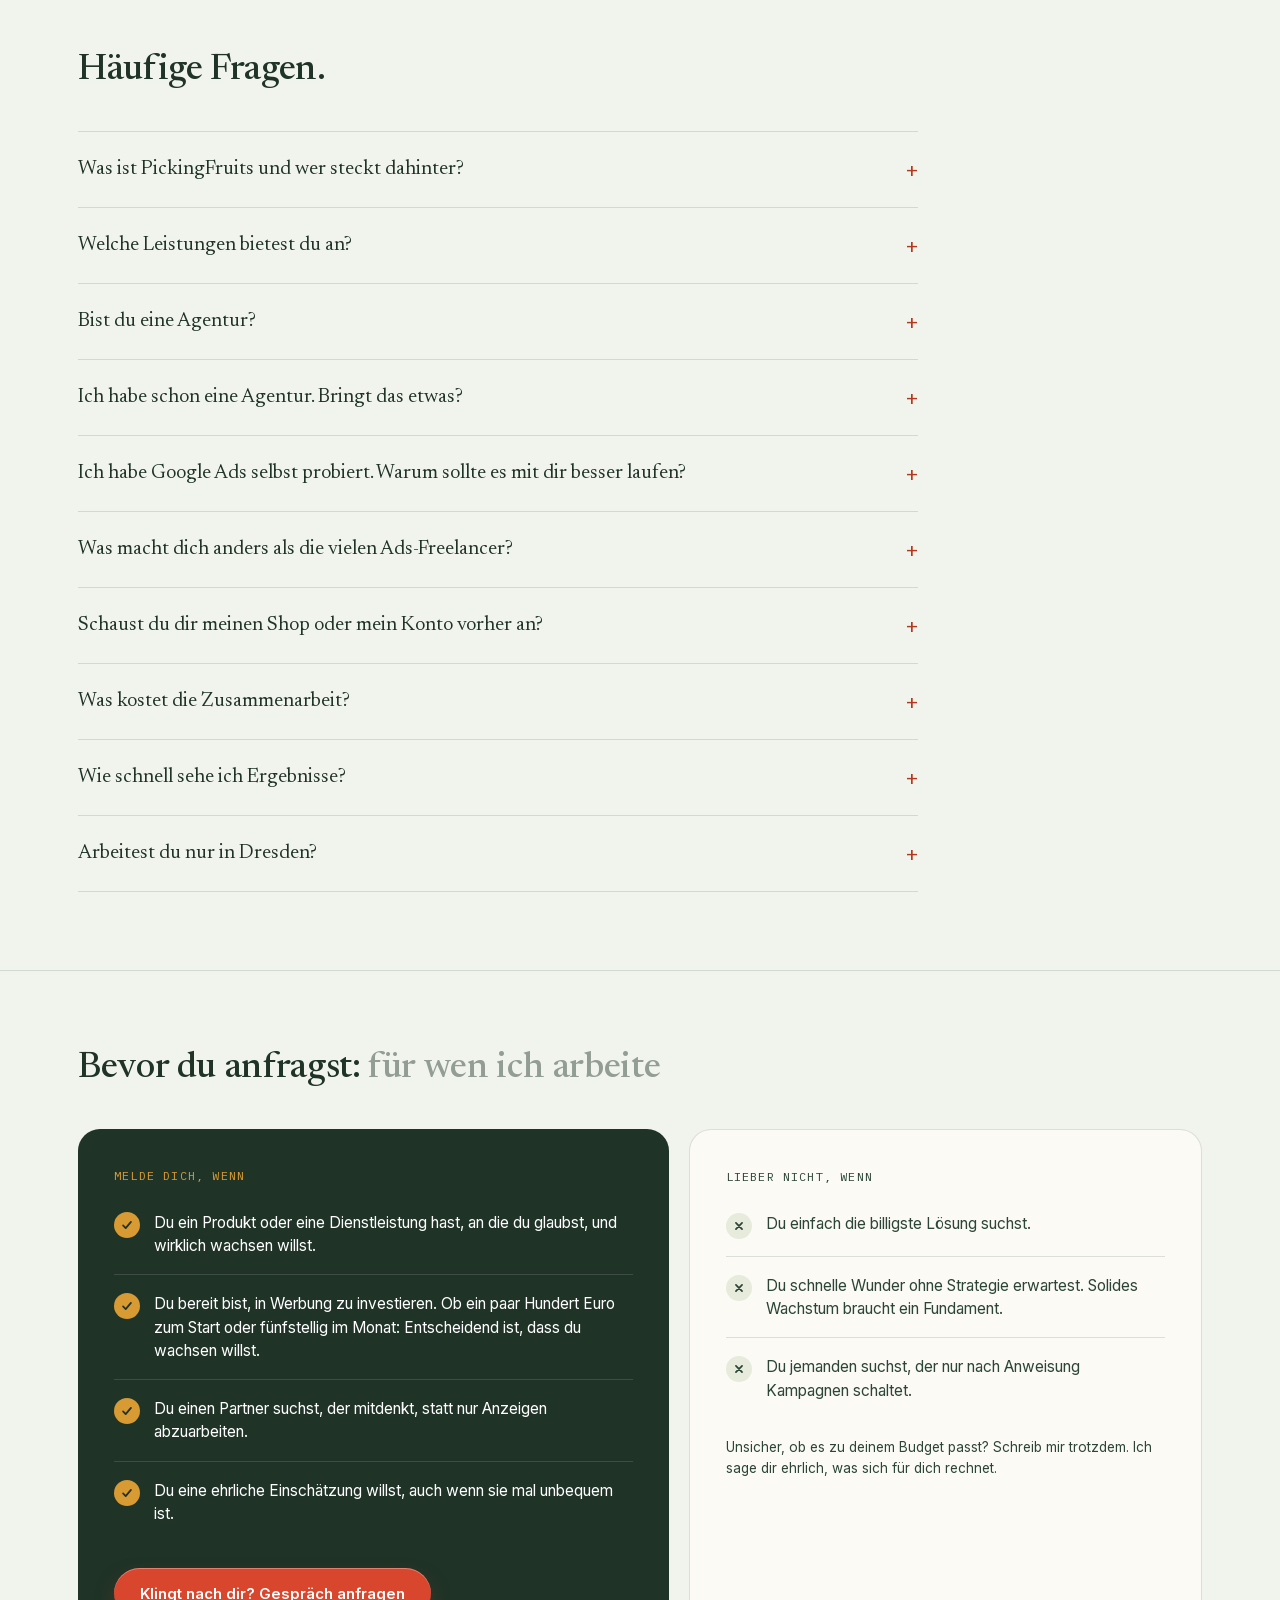
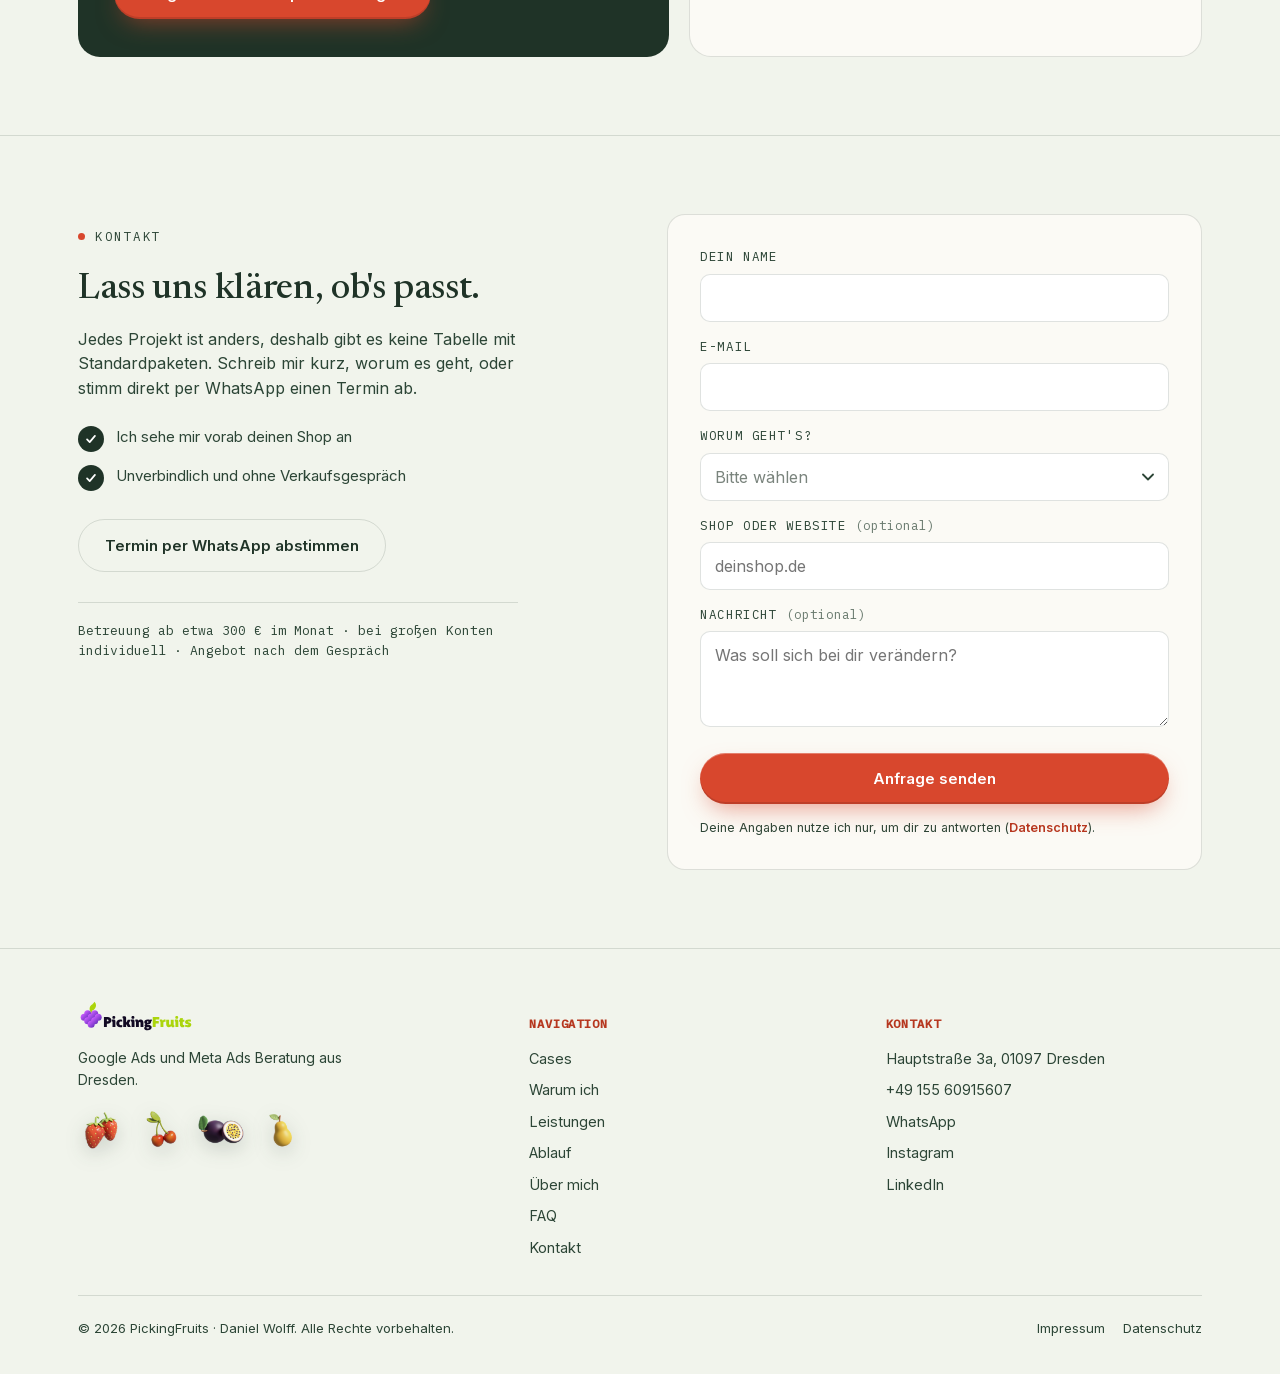
==== commit 78aaa1cf: "Zweiter Case: GebrauchtKunstrasen24 mit Monatschart Ersetzt den Platzhalter. Kennzahlen +310 % Anfra" ====
--- a/site/index.html
+++ b/site/index.html
@@ -37,7 +37,7 @@
 <!-- Schriften liegen lokal (kein Abruf bei Google); die wichtigsten vorladen -->
 <link rel="preload" href="assets/fonts/inter-var.woff2" as="font" type="font/woff2" crossorigin>
 <link rel="preload" href="assets/fonts/newsreader-var.woff2" as="font" type="font/woff2" crossorigin>
-<link rel="stylesheet" href="css/styles.css?v=17">
+<link rel="stylesheet" href="css/styles.css?v=18">
 
 <!-- Strukturierte Daten: wird von tools/build_schema.py erzeugt -->
 <script type="application/ld+json" id="schema-jsonld">
@@ -507,13 +507,68 @@
       </div>
     </article>
 
+    <article class="case-card hero-case" data-reveal>
+      <img class="fruit-deco" src="assets/fruit-kirsche.png" alt="" loading="lazy" decoding="async">
+      <div class="case-main">
+        <span class="case-tag">Case Study · Lead-Generierung</span>
+        <h3>GebrauchtKunstrasen24</h3>
+        <p class="desc">Händler für gebrauchten Kunstrasen, vor allem für Pferdehalter und Reitställe in Deutschland und Österreich. Vor der Übernahme flossen rund 4.500 € in vier Monaten ins Google-Ads-Konto. Messbar waren davon zwei Anfragen. Heute sind es über 200 im Monat.</p>
+        <div class="case-stats">
+          <div>
+            <div class="stat-num"><span data-count="310" data-prefix="+" data-suffix=" %">+310 %</span></div>
+            <div class="stat-label">Anfragen pro Monat in sechs Monaten (49 auf 201)</div>
+          </div>
+          <div>
+            <div class="stat-num" data-count="44" data-prefix="−" data-suffix=" %">−44 %</div>
+            <div class="stat-label">Kosten pro Anfrage (34,74 € auf 19,31 €)</div>
+          </div>
+        </div>
+        <p class="case-note">645 Anfragen seit April. <b>Die Conversion-Rate in der Suche stieg von 3,0 auf 6,9 %.</b> Die letzten 30 Tage sind wegen des Nachlaufs bei der Zuordnung noch unvollständig, die Zahlen werden eher besser.</p>
+        <details class="more">
+          <summary>Ganze Story lesen</summary>
+          <p class="desc">Das Konto lief mit sieben Kampagnen auf Reichweite: 1,7 Millionen Einblendungen, 0,44 % Klickrate und ein Conversion-Tracking, das seit Monaten nichts mehr zählte. Niemand wusste, ob das Budget Anfragen brachte. Der erste Schritt war deshalb kein neues Gebot, sondern Messbarkeit: Tracking für Kontaktformular und Anruf-Klicks neu aufgesetzt.</p>
+          <p class="desc" style="margin-top:14px;">Dann die Struktur: sieben Kampagnen zu einer fokussierten Suchkampagne für Deutschland und Österreich zusammengelegt, Pferdehalter und Reitställe als Zielgruppe priorisiert, Budget Monat für Monat mit den Ergebnissen erhöht. Im Oktober kam eine Demand-Gen-Kampagne mit Bildmotiven dazu, die Anfragen für rund 9 € liefert.</p>
+        </details>
+      </div>
+      <div class="case-visual">
+        <div class="chart-box">
+          <p class="chart-title">Anfragen pro Monat</p>
+          <svg class="growth-chart" viewBox="0 0 360 290" role="img" aria-label="Balkendiagramm: Anfragen pro Monat über Google Ads. April 49, Mai 61, Juni 82, Juli 76, August 100, September 113, letzte 30 Tage 201.">
+            <line class="axis" x1="28" y1="250" x2="332" y2="250" stroke-width="1"></line>
+            <rect class="bar b1" x="34" y="200" width="32" height="50" rx="4" style="animation-delay:0.00s"></rect>
+            <text class="bar-index" x="50" y="192" text-anchor="middle">49</text>
+            <text class="bar-label" x="50" y="270" text-anchor="middle">APR</text>
+            <rect class="bar b1" x="77" y="188" width="32" height="62" rx="4" style="animation-delay:0.08s"></rect>
+            <text class="bar-index" x="93" y="180" text-anchor="middle">61</text>
+            <text class="bar-label" x="93" y="270" text-anchor="middle">MAI</text>
+            <rect class="bar b1" x="120" y="166" width="32" height="84" rx="4" style="animation-delay:0.16s"></rect>
+            <text class="bar-index" x="136" y="158" text-anchor="middle">82</text>
+            <text class="bar-label" x="136" y="270" text-anchor="middle">JUN</text>
+            <rect class="bar b1" x="163" y="172" width="32" height="78" rx="4" style="animation-delay:0.24s"></rect>
+            <text class="bar-index" x="179" y="164" text-anchor="middle">76</text>
+            <text class="bar-label" x="179" y="270" text-anchor="middle">JUL</text>
+            <rect class="bar b1" x="206" y="148" width="32" height="102" rx="4" style="animation-delay:0.32s"></rect>
+            <text class="bar-index" x="222" y="140" text-anchor="middle">100</text>
+            <text class="bar-label" x="222" y="270" text-anchor="middle">AUG</text>
+            <rect class="bar b1" x="249" y="135" width="32" height="115" rx="4" style="animation-delay:0.40s"></rect>
+            <text class="bar-index" x="265" y="127" text-anchor="middle">113</text>
+            <text class="bar-label" x="265" y="270" text-anchor="middle">SEP</text>
+            <rect class="bar b2" x="292" y="45" width="32" height="205" rx="4" style="animation-delay:0.48s"></rect>
+            <text class="bar-index light" x="308" y="67" text-anchor="middle">201</text>
+            <text class="bar-label" x="308" y="270" text-anchor="middle">30 T.</text>
+          </svg>
+          <p class="chart-caption">Gemessene Anfragen (Formular und Anruf-Klicks) seit Übernahme im April 2026. Letzter Balken: die letzten 30 Tage.</p>
+        </div>
+      </div>
+    </article>
+
     <div class="case-next" data-reveal>
       <div>
-        <span class="tag">In Arbeit</span>
-        <h3>Kunstrasen24</h3>
-        <p>Der nächste Case entsteht gerade. Zahlen folgen in Kürze.</p>
-      </div>
-      <p class="next-cta">Oder willst du der nächste Case sein? <a href="#kontakt">Lass uns reden →</a></p>
+        <span class="tag">Platz für den nächsten</span>
+        <h3>Du könntest der dritte Case sein.</h3>
+        <p>Beide Konten sahen am Anfang unspektakulär aus. Entscheidend war, was danach kam.</p>
+      </div>
+      <p class="next-cta"><a href="#kontakt">Lass uns reden →</a></p>
     </div>
   </div>
 </section>
--- a/site/css/styles.css
+++ b/site/css/styles.css
@@ -628,3 +628,6 @@
   .lp-promise .wrap-inner{grid-template-columns:1fr;}
   .lp-points{margin-bottom:28px;}
 }
+.fit-soft a{color:var(--erdbeer-deep);font-weight:600;text-decoration:none;border-bottom:1.5px solid transparent;}
+.fit-soft a:hover{border-color:var(--erdbeer);}
+.case-card + .case-card{margin-top:22px;}
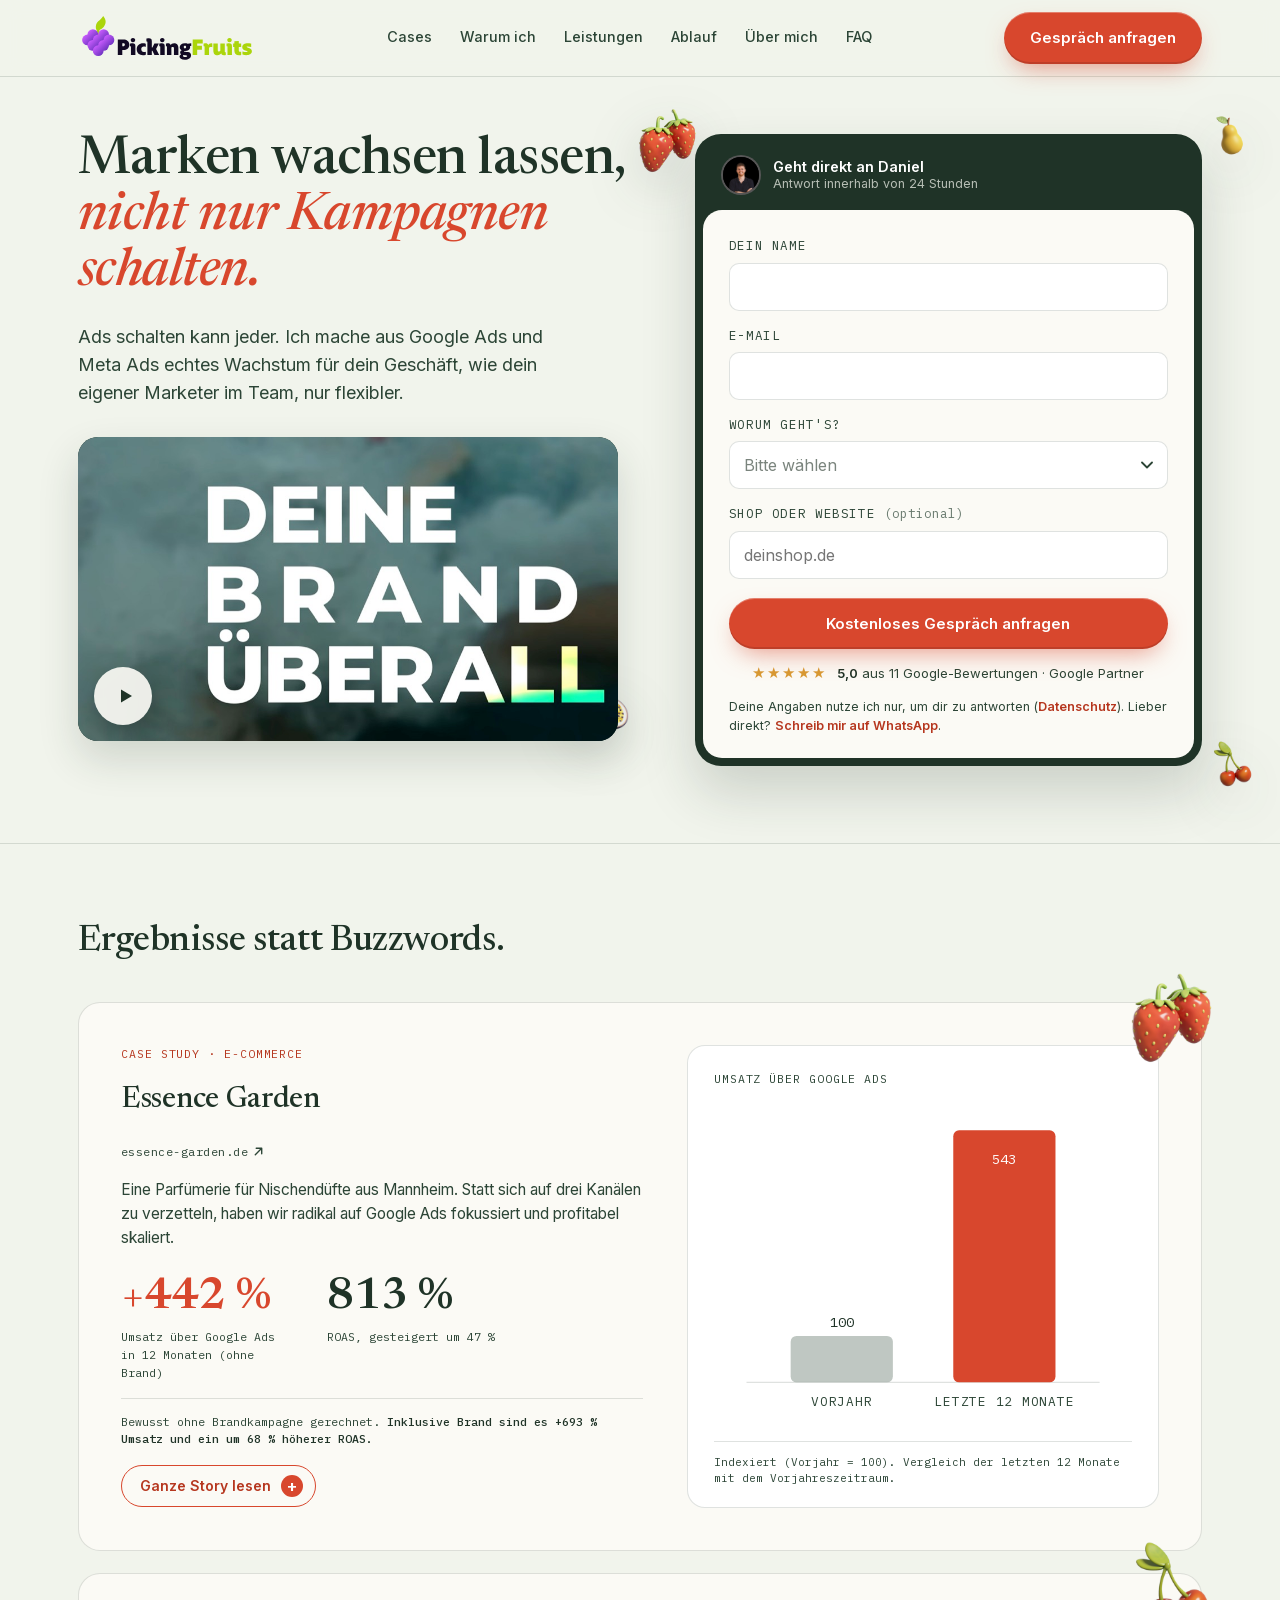
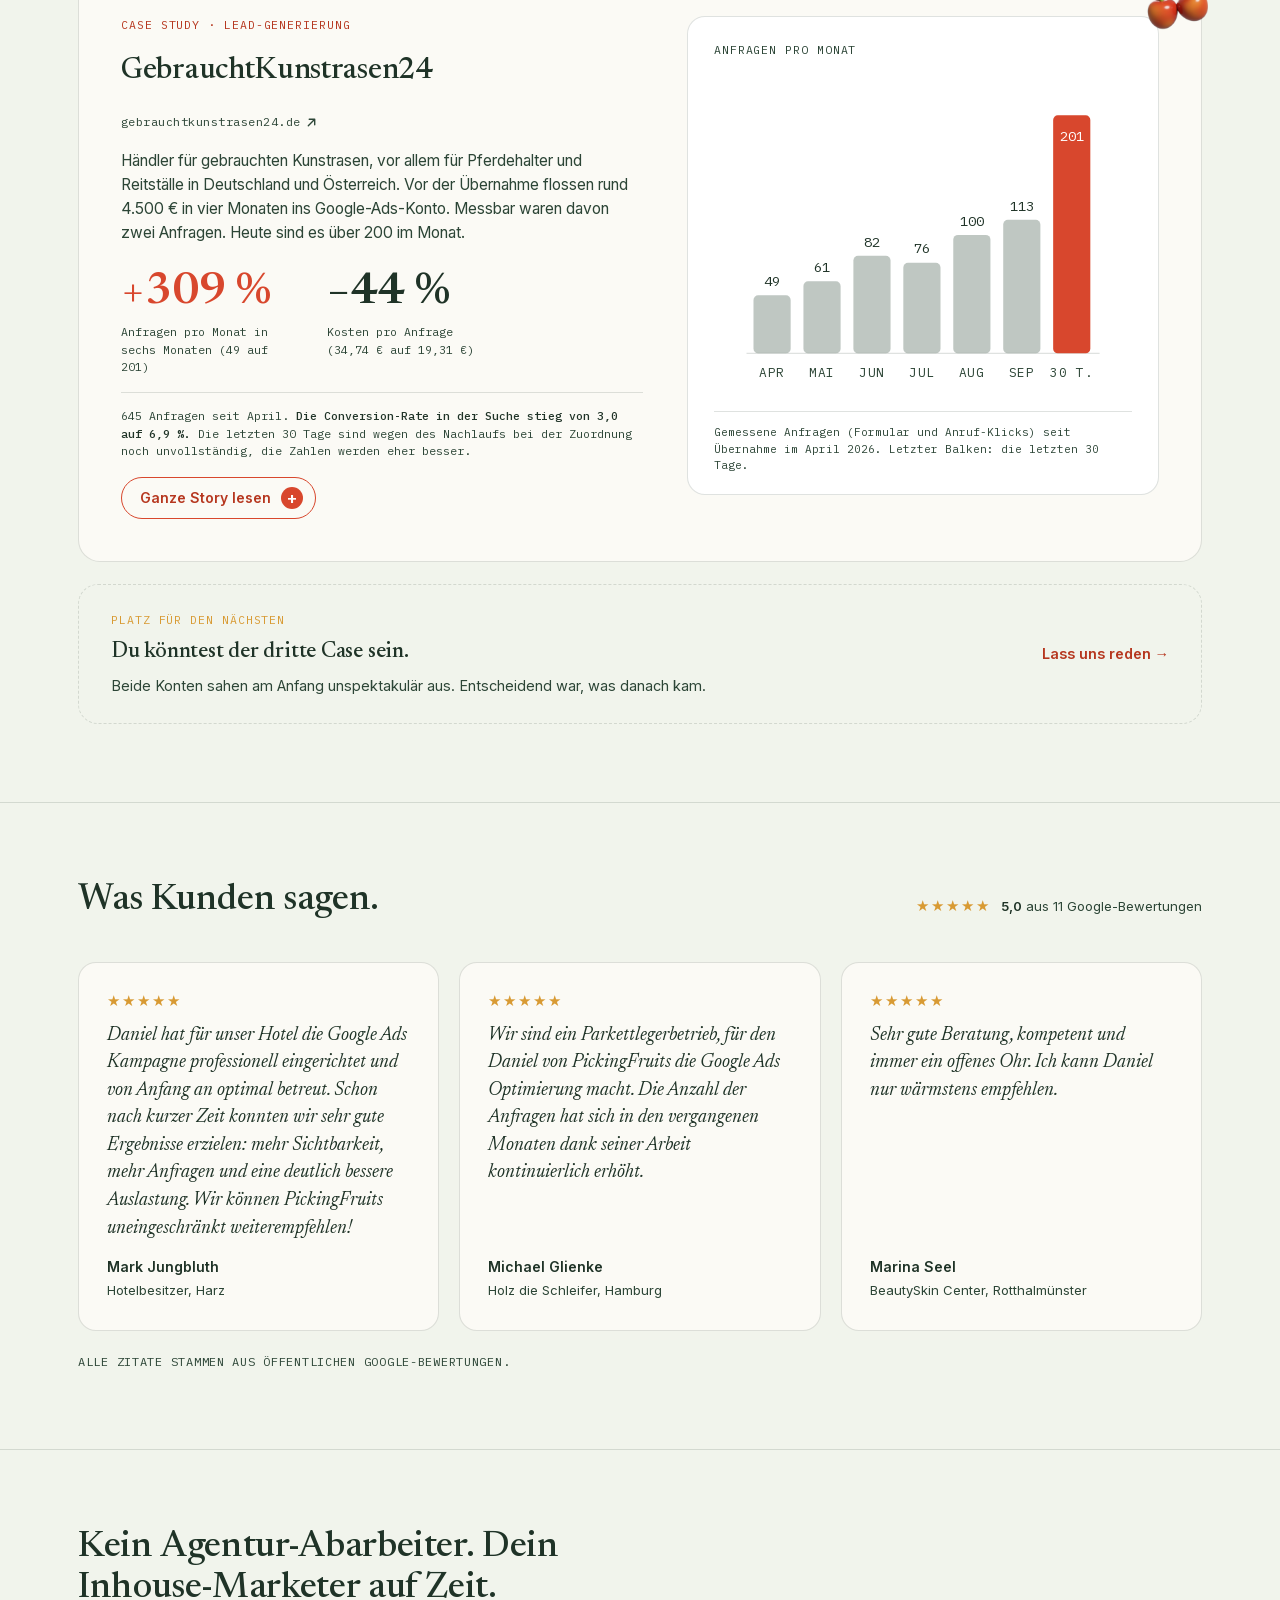
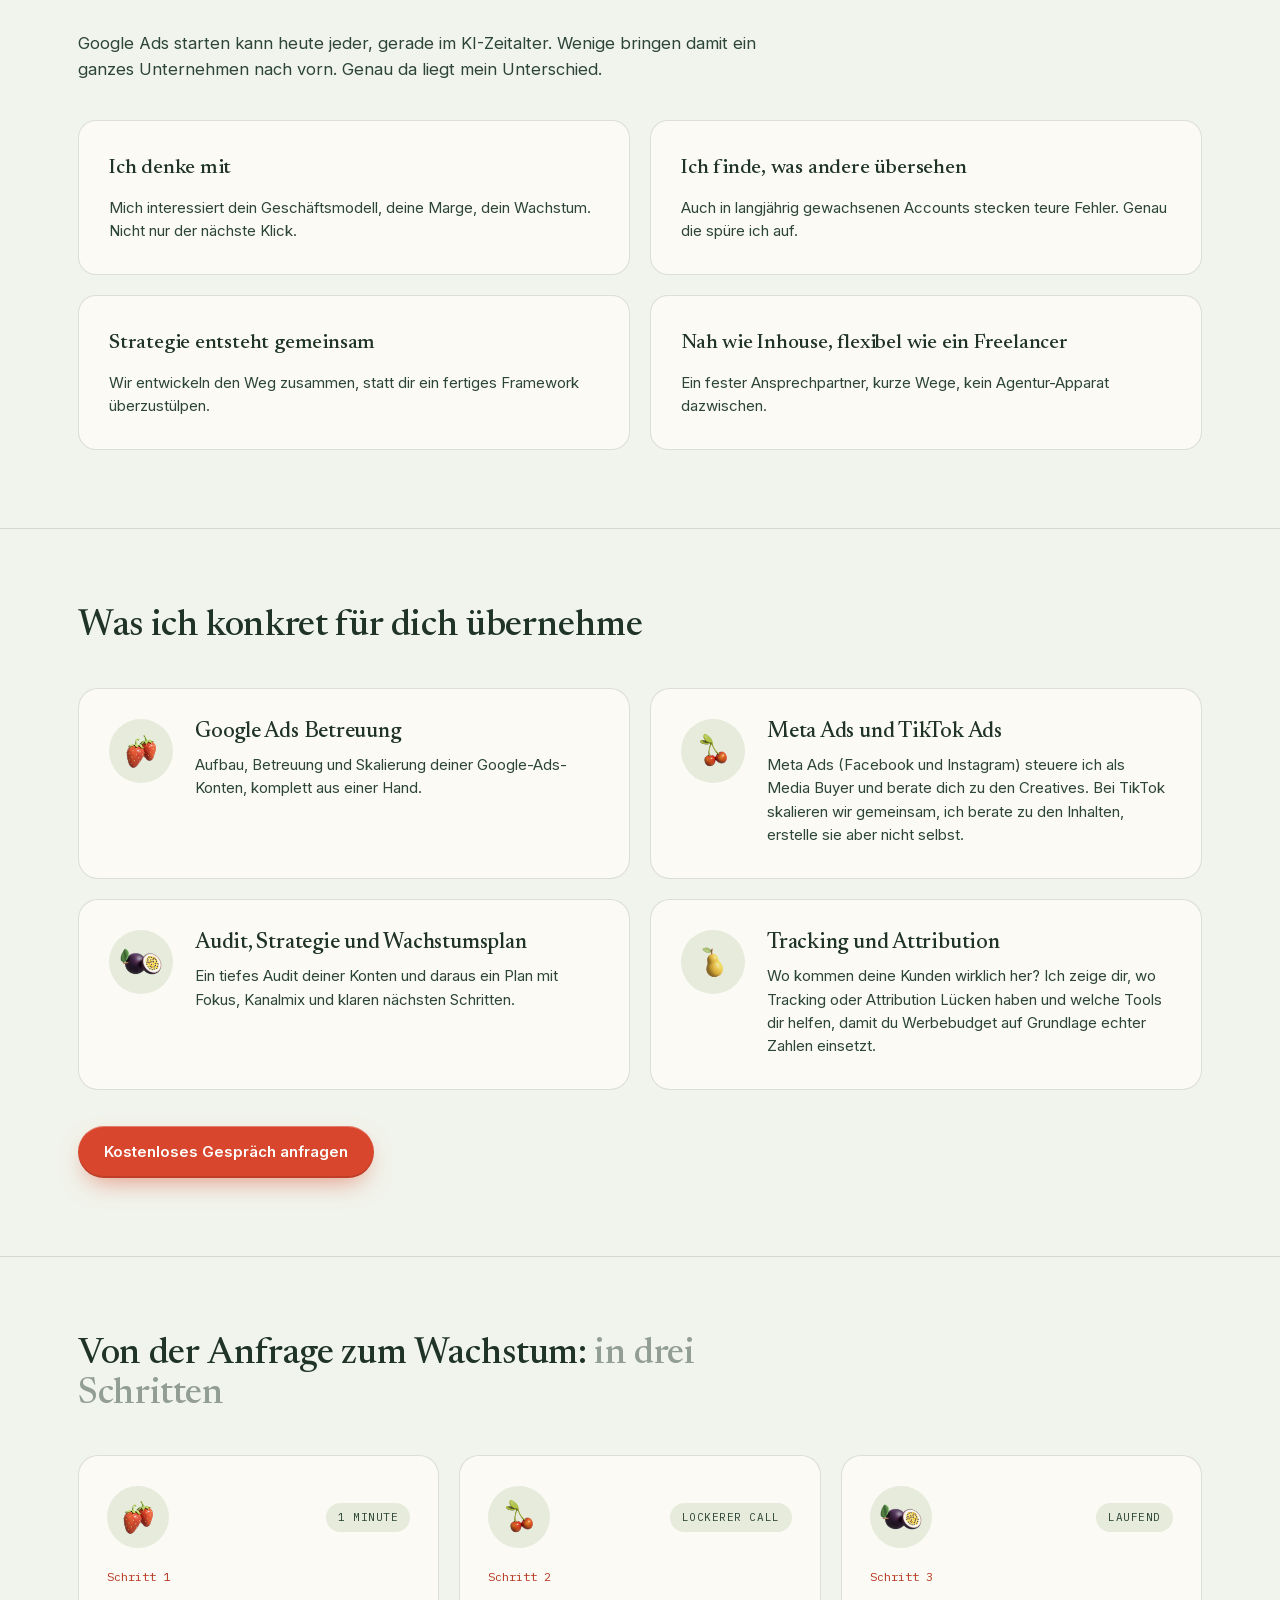
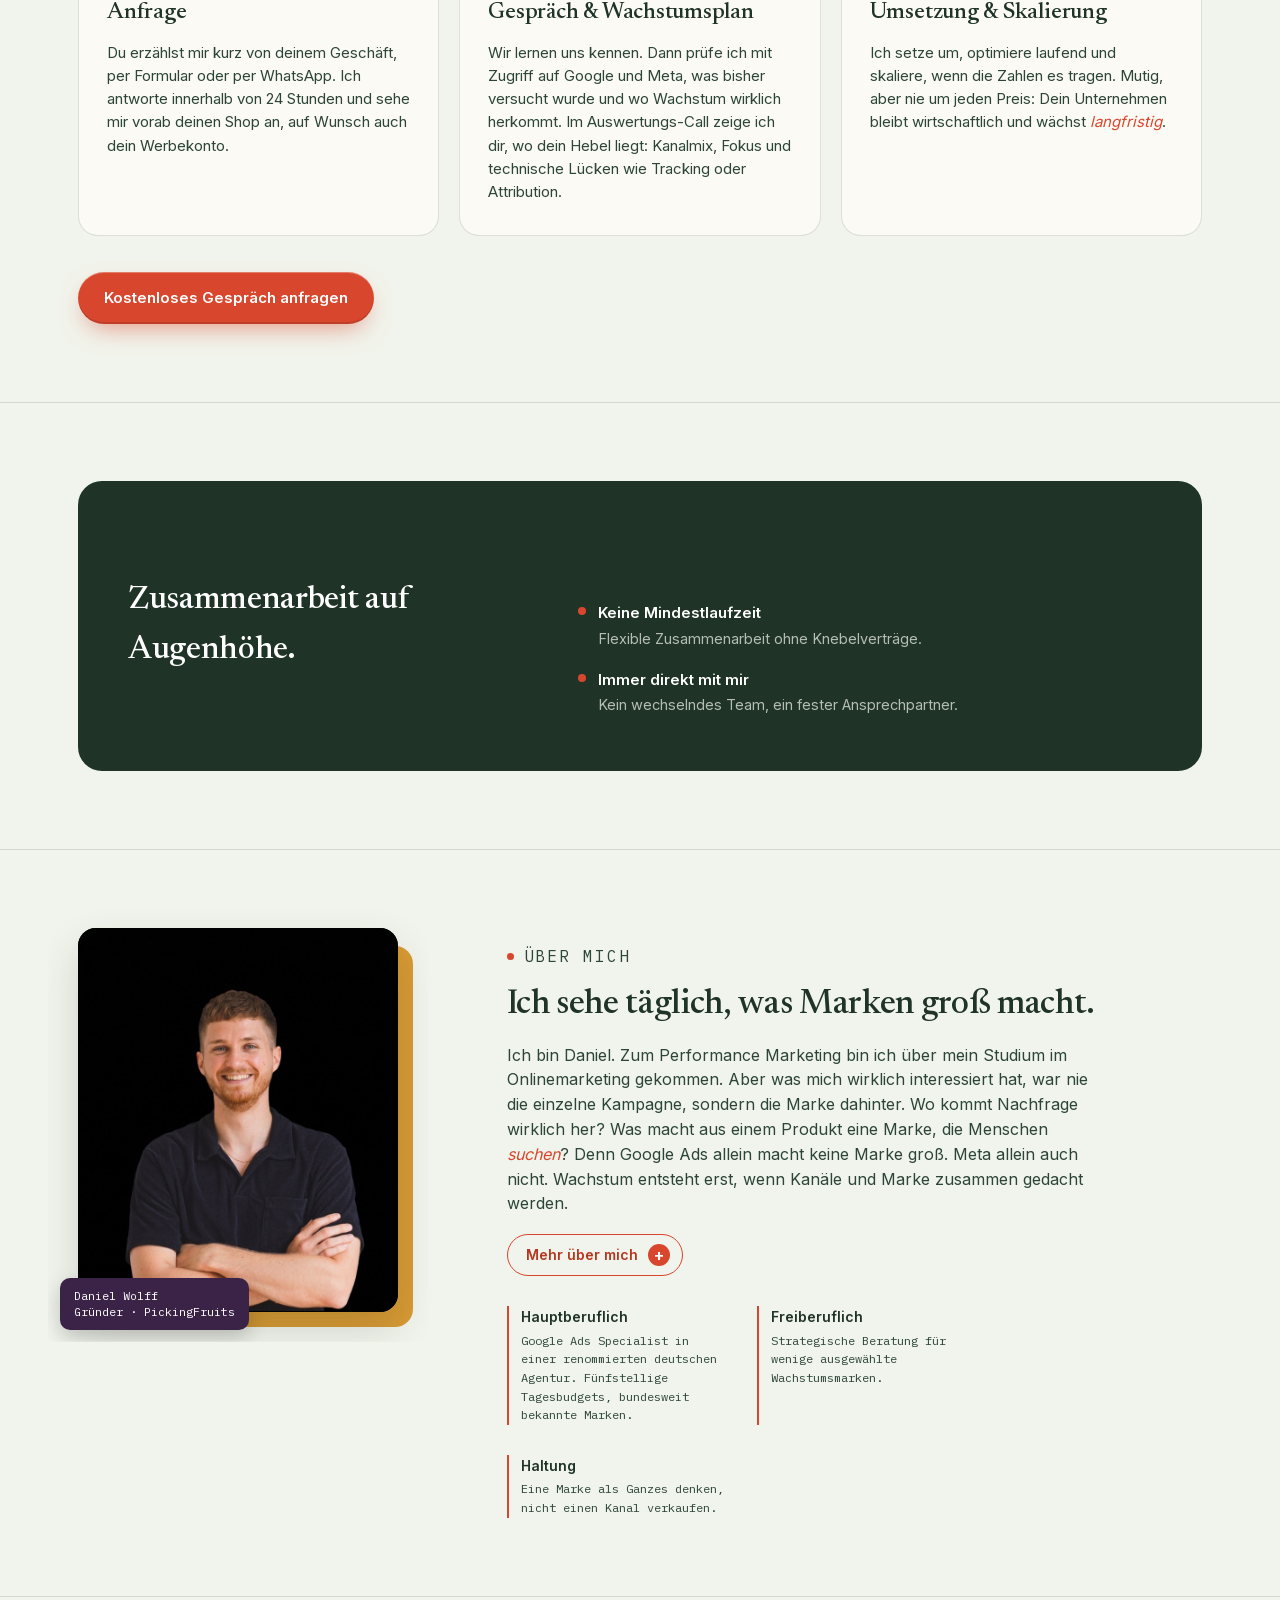
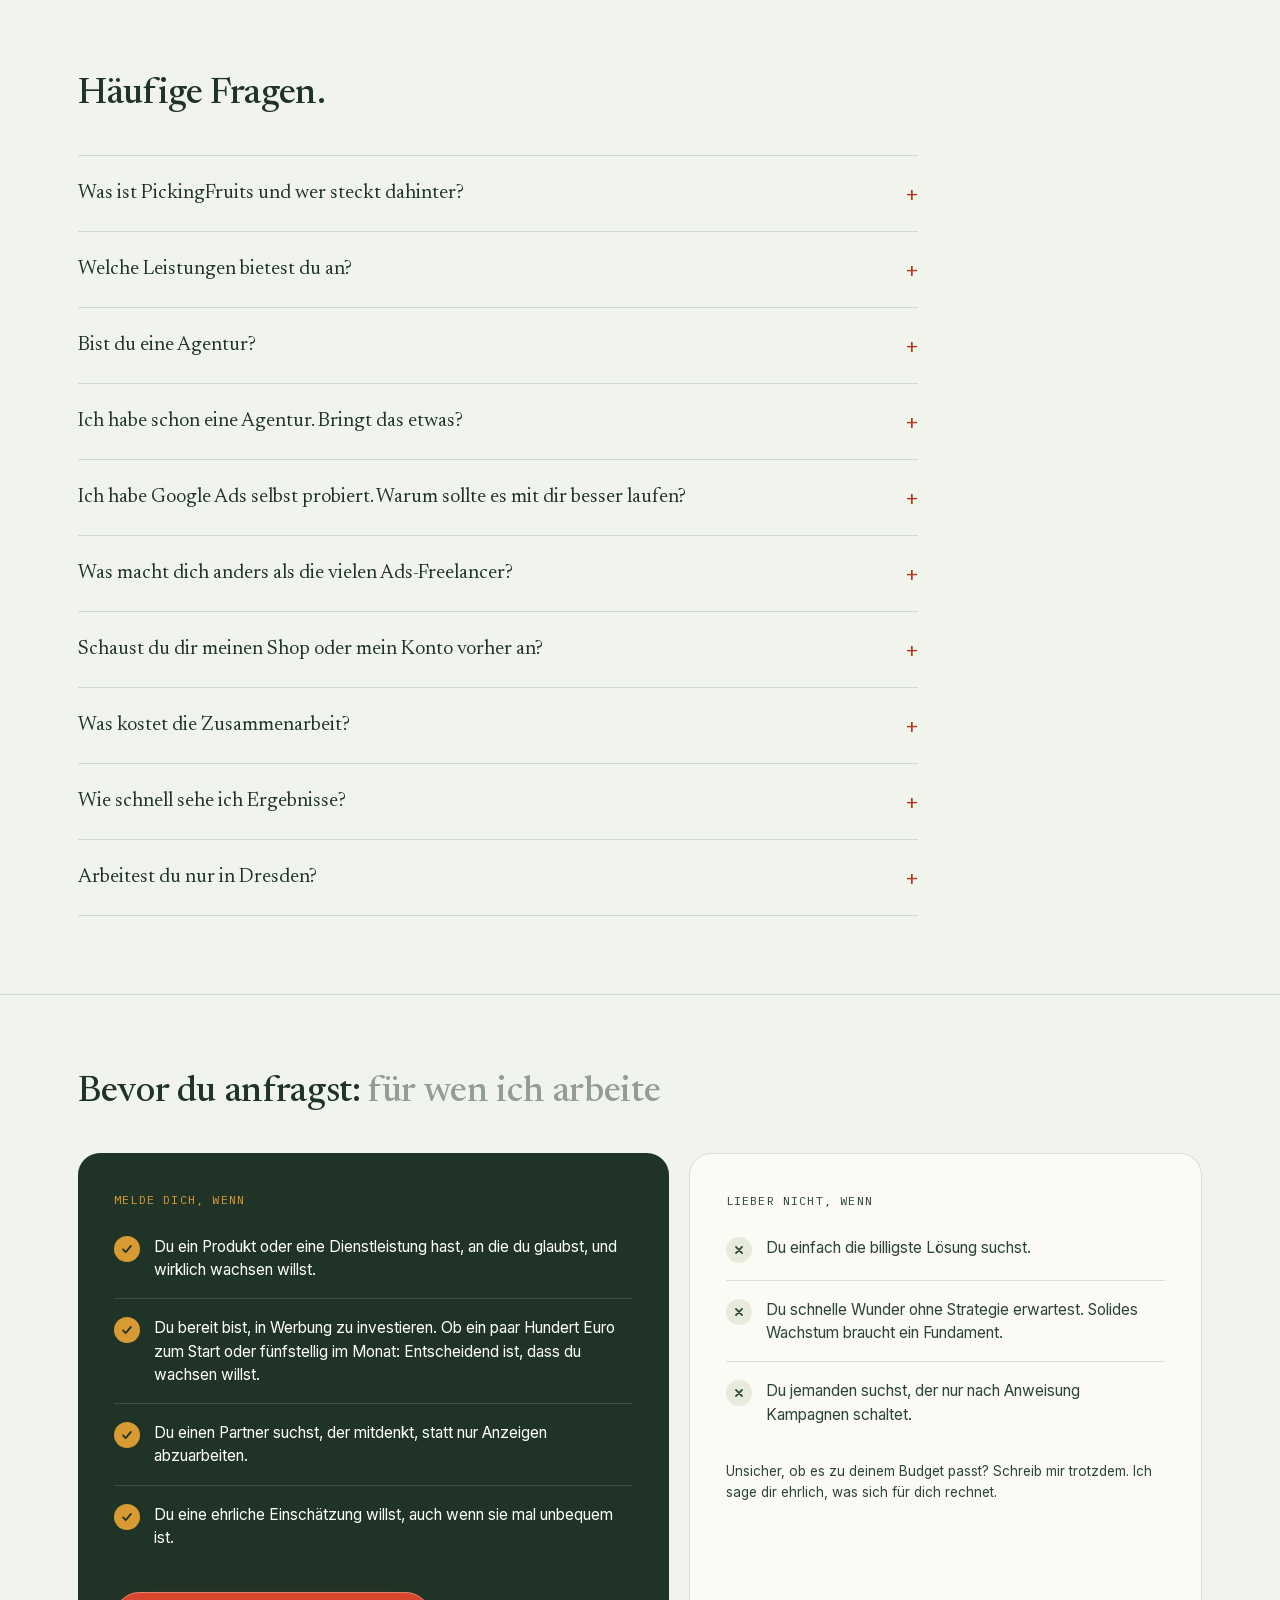
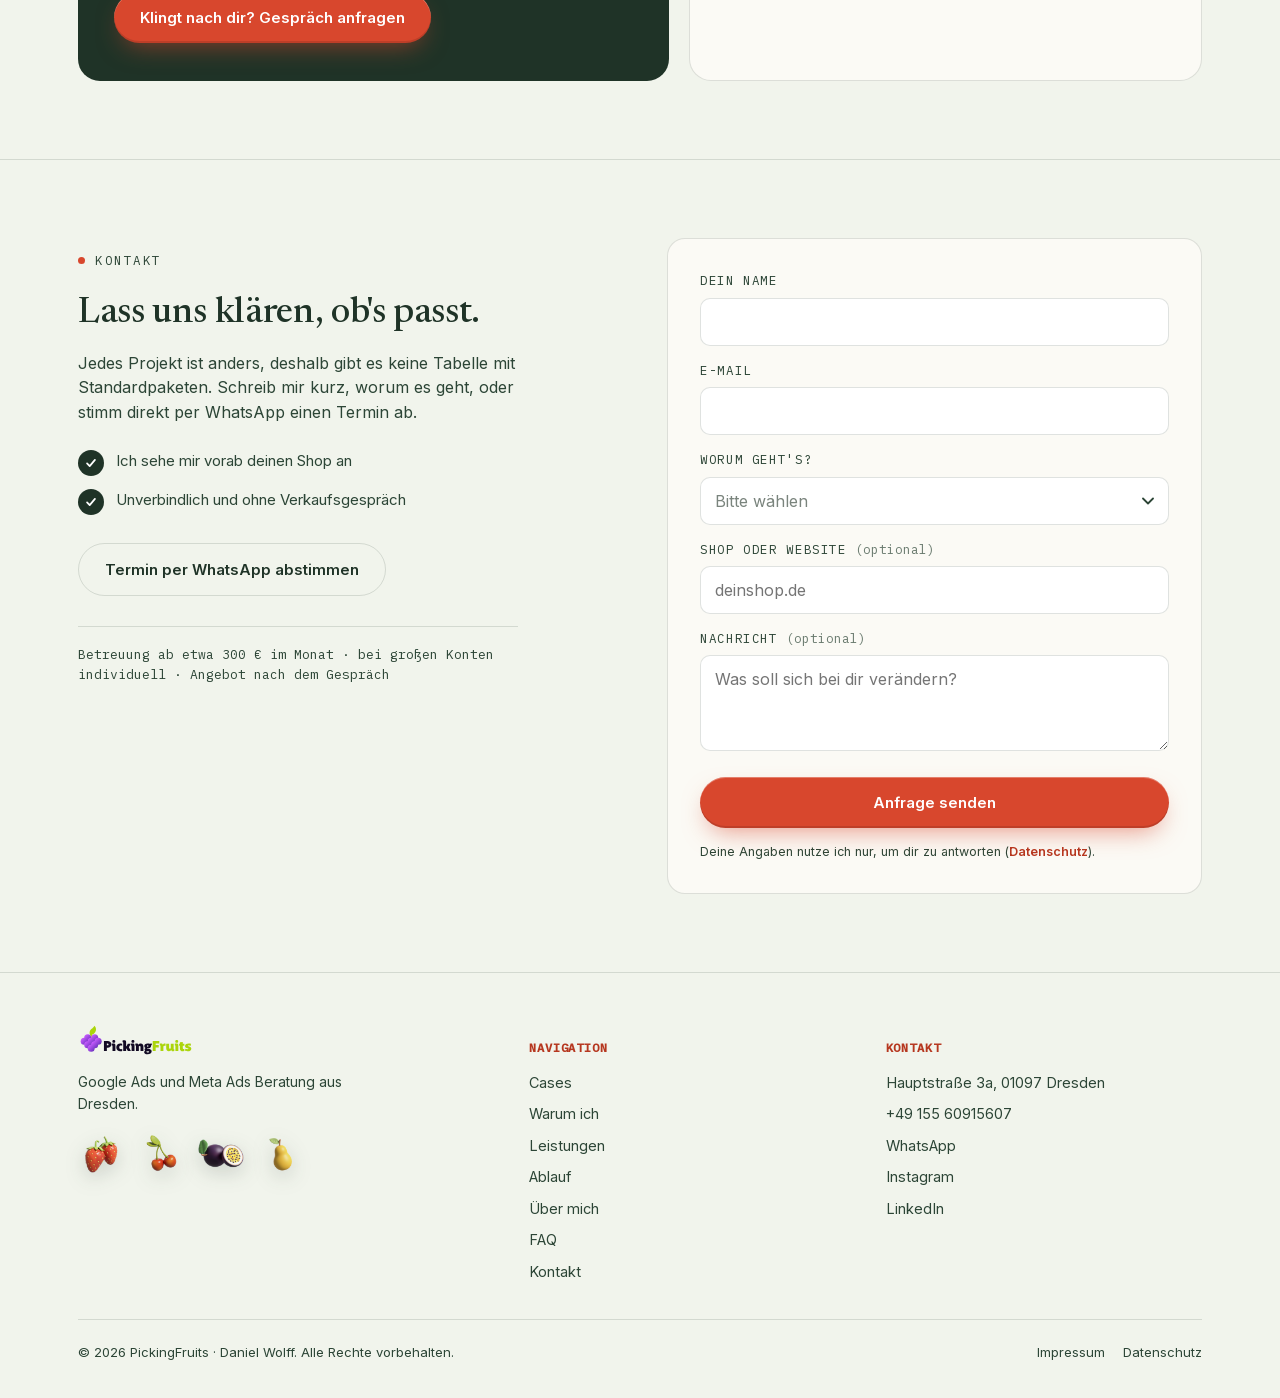
==== commit 24590d70: "Cases: dezente Links zu den Kundenseiten Co-Authored-By: Claude Fable 5.1 <noreply@anthropic.com>" ====
--- a/site/index.html
+++ b/site/index.html
@@ -37,7 +37,7 @@
 <!-- Schriften liegen lokal (kein Abruf bei Google); die wichtigsten vorladen -->
 <link rel="preload" href="assets/fonts/inter-var.woff2" as="font" type="font/woff2" crossorigin>
 <link rel="preload" href="assets/fonts/newsreader-var.woff2" as="font" type="font/woff2" crossorigin>
-<link rel="stylesheet" href="css/styles.css?v=18">
+<link rel="stylesheet" href="css/styles.css?v=19">
 
 <!-- Strukturierte Daten: wird von tools/build_schema.py erzeugt -->
 <script type="application/ld+json" id="schema-jsonld">
@@ -472,6 +472,7 @@
       <div class="case-main">
         <span class="case-tag">Case Study · E-Commerce</span>
         <h3>Essence Garden</h3>
+        <a class="case-link" href="https://www.essence-garden.de/" target="_blank" rel="noopener">essence-garden.de<svg viewBox="0 0 12 12" aria-hidden="true"><path d="M3.5 2.5h6v6M9.5 2.5l-7 7" fill="none" stroke="currentColor" stroke-width="1.5" stroke-linecap="round" stroke-linejoin="round"/></svg></a>
         <p class="desc">Eine Parfümerie für Nischendüfte aus Mannheim. Statt sich auf drei Kanälen zu verzetteln, haben wir radikal auf Google Ads fokussiert und profitabel skaliert.</p>
         <div class="case-stats">
           <div>
@@ -512,6 +513,7 @@
       <div class="case-main">
         <span class="case-tag">Case Study · Lead-Generierung</span>
         <h3>GebrauchtKunstrasen24</h3>
+        <a class="case-link" href="https://www.gebrauchtkunstrasen24.de/" target="_blank" rel="noopener">gebrauchtkunstrasen24.de<svg viewBox="0 0 12 12" aria-hidden="true"><path d="M3.5 2.5h6v6M9.5 2.5l-7 7" fill="none" stroke="currentColor" stroke-width="1.5" stroke-linecap="round" stroke-linejoin="round"/></svg></a>
         <p class="desc">Händler für gebrauchten Kunstrasen, vor allem für Pferdehalter und Reitställe in Deutschland und Österreich. Vor der Übernahme flossen rund 4.500 € in vier Monaten ins Google-Ads-Konto. Messbar waren davon zwei Anfragen. Heute sind es über 200 im Monat.</p>
         <div class="case-stats">
           <div>
--- a/site/css/styles.css
+++ b/site/css/styles.css
@@ -631,3 +631,6 @@
 .fit-soft a{color:var(--erdbeer-deep);font-weight:600;text-decoration:none;border-bottom:1.5px solid transparent;}
 .fit-soft a:hover{border-color:var(--erdbeer);}
 .case-card + .case-card{margin-top:22px;}
+.case-link{display:inline-flex;align-items:center;gap:5px;font-family:'IBM Plex Mono',monospace;font-size:12px;letter-spacing:.04em;color:var(--tanne-soft);text-decoration:none;margin:-6px 0 16px;border-bottom:1px solid transparent;transition:color .15s,border-color .15s;}
+.case-link svg{width:11px;height:11px;}
+.case-link:hover{color:var(--erdbeer-deep);border-color:var(--erdbeer);}
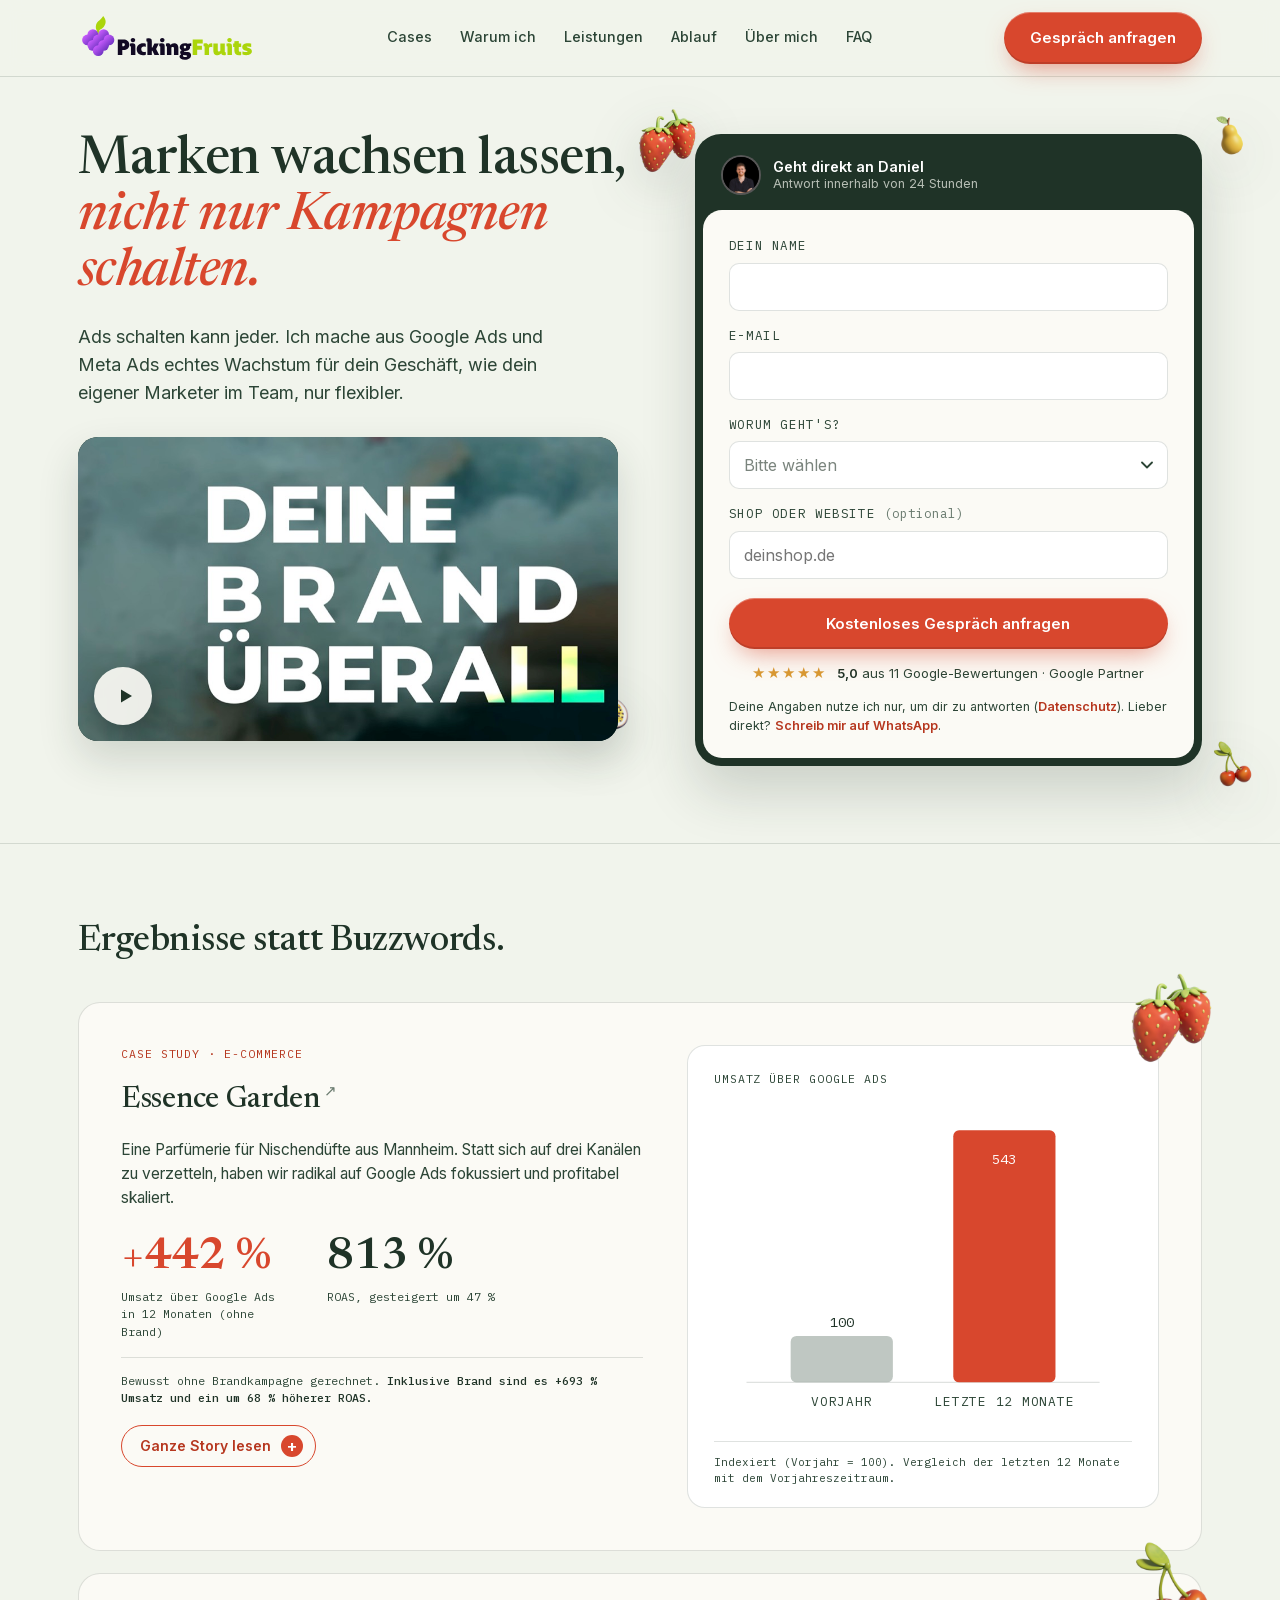
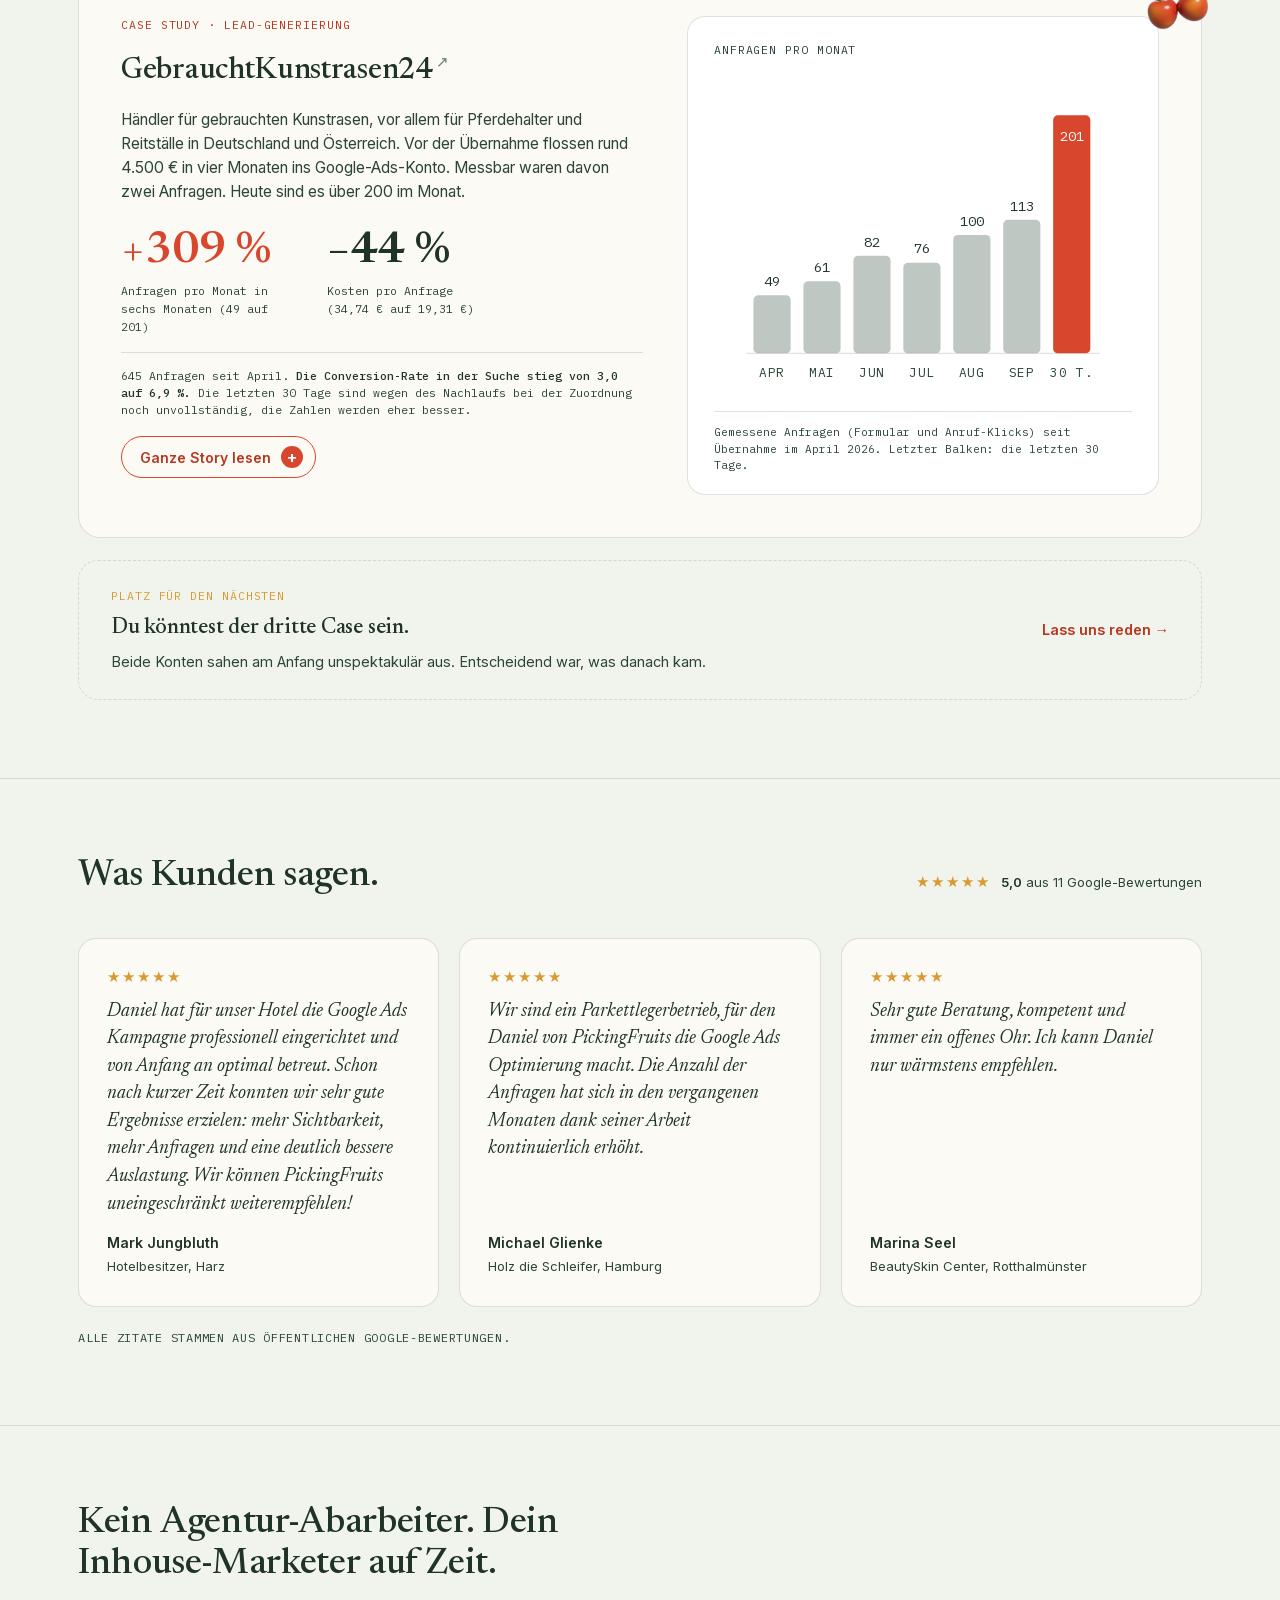
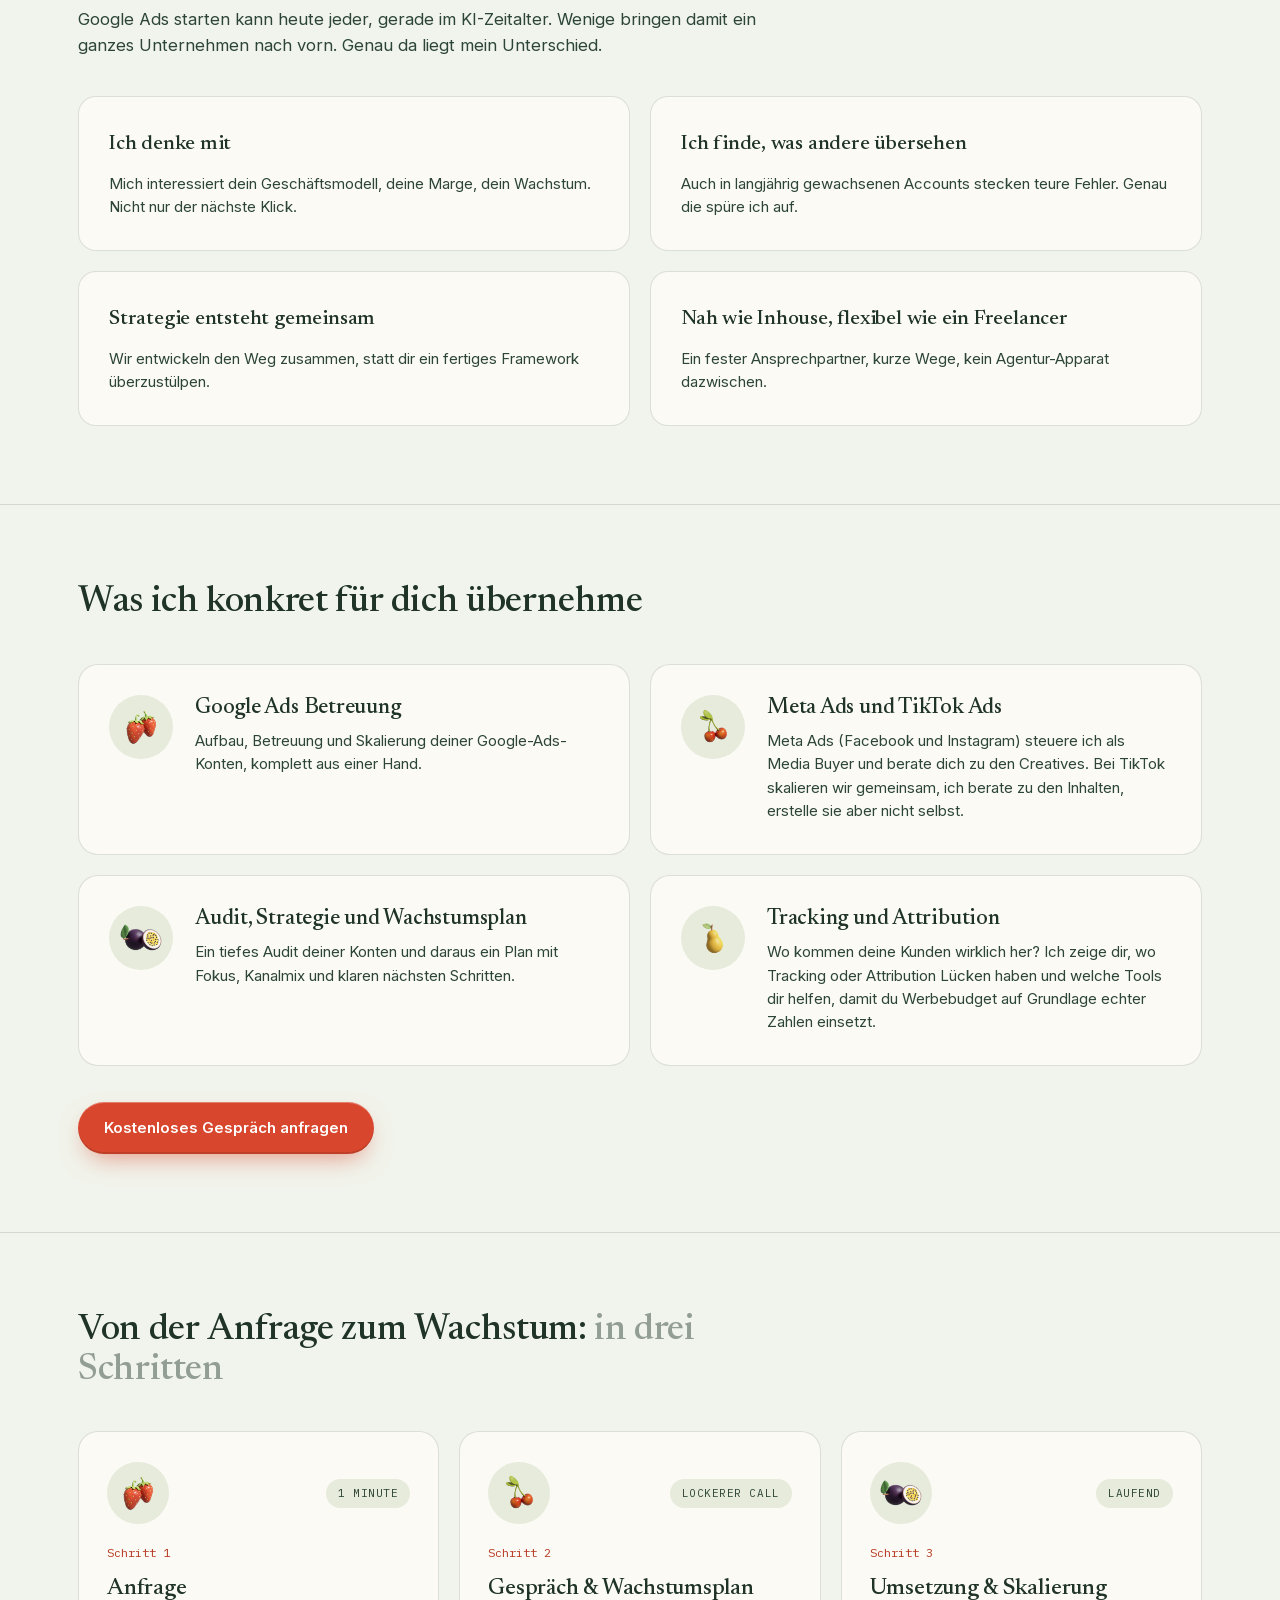
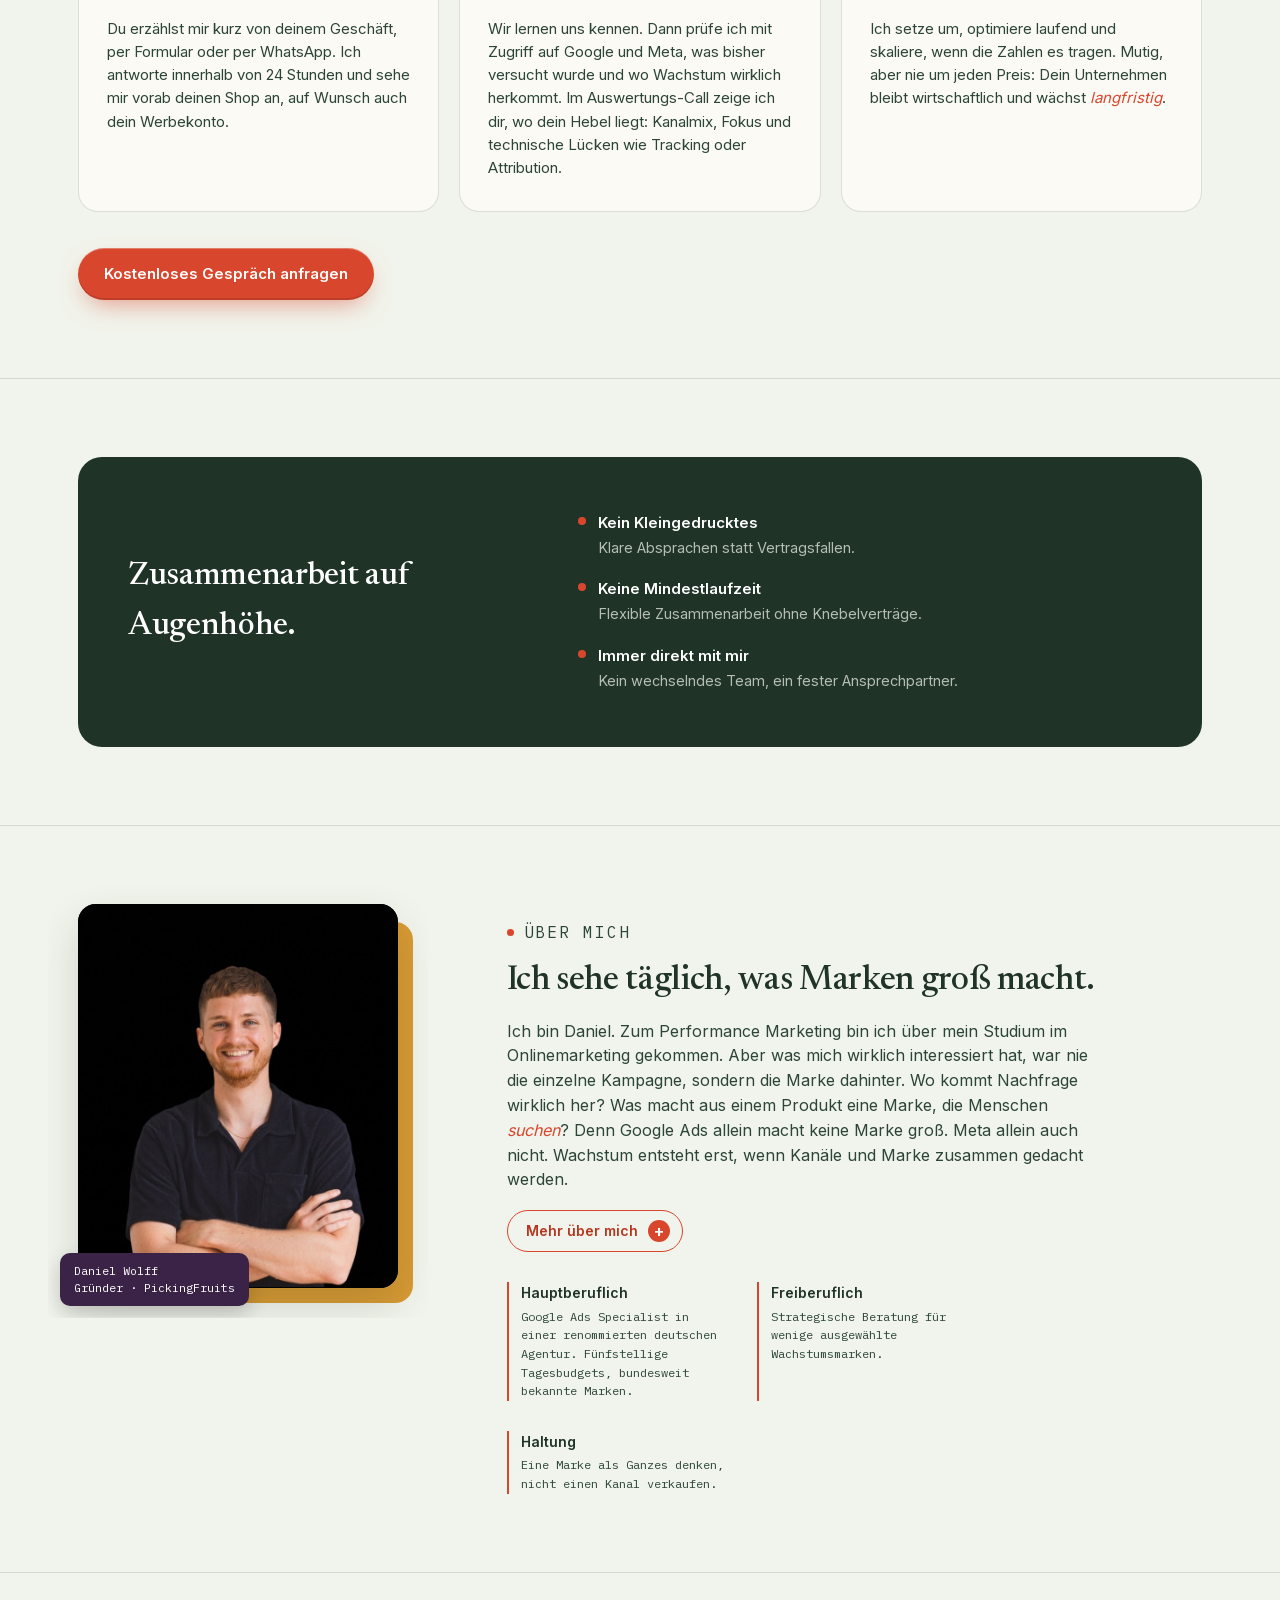
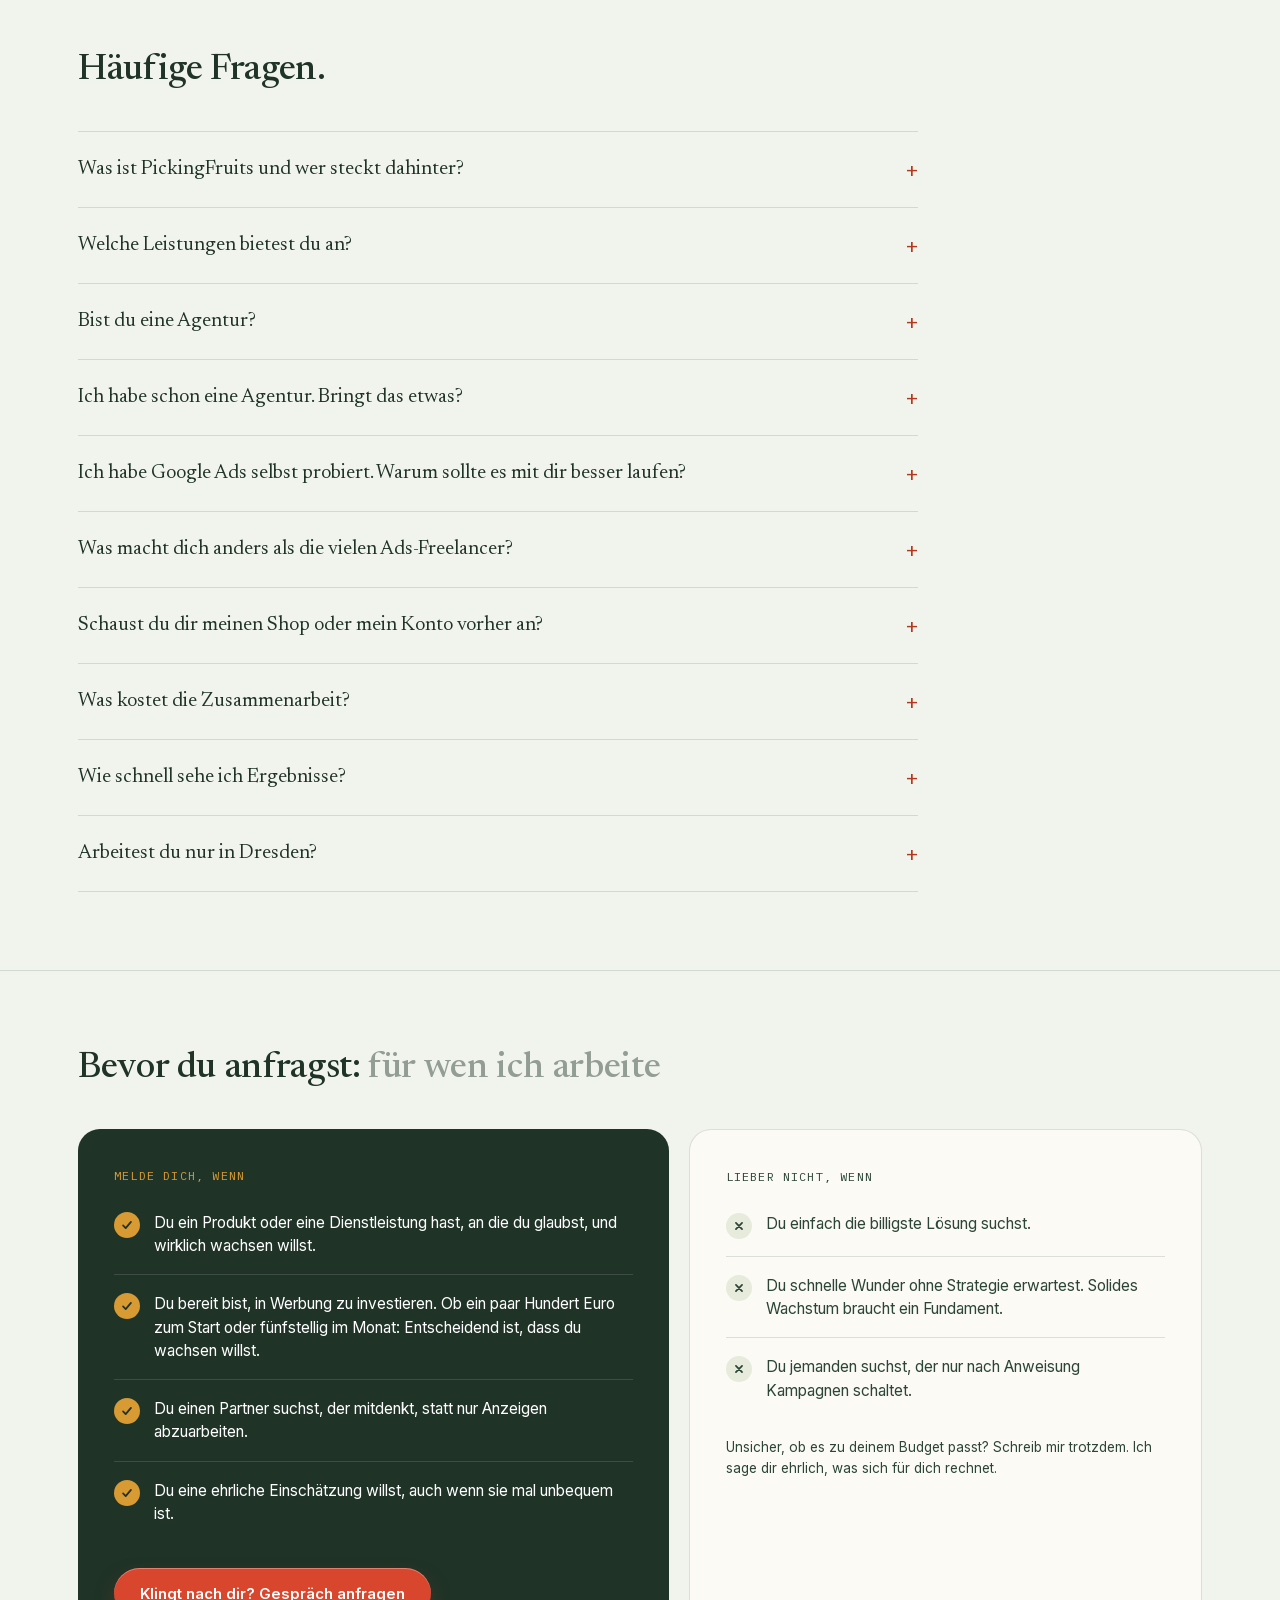
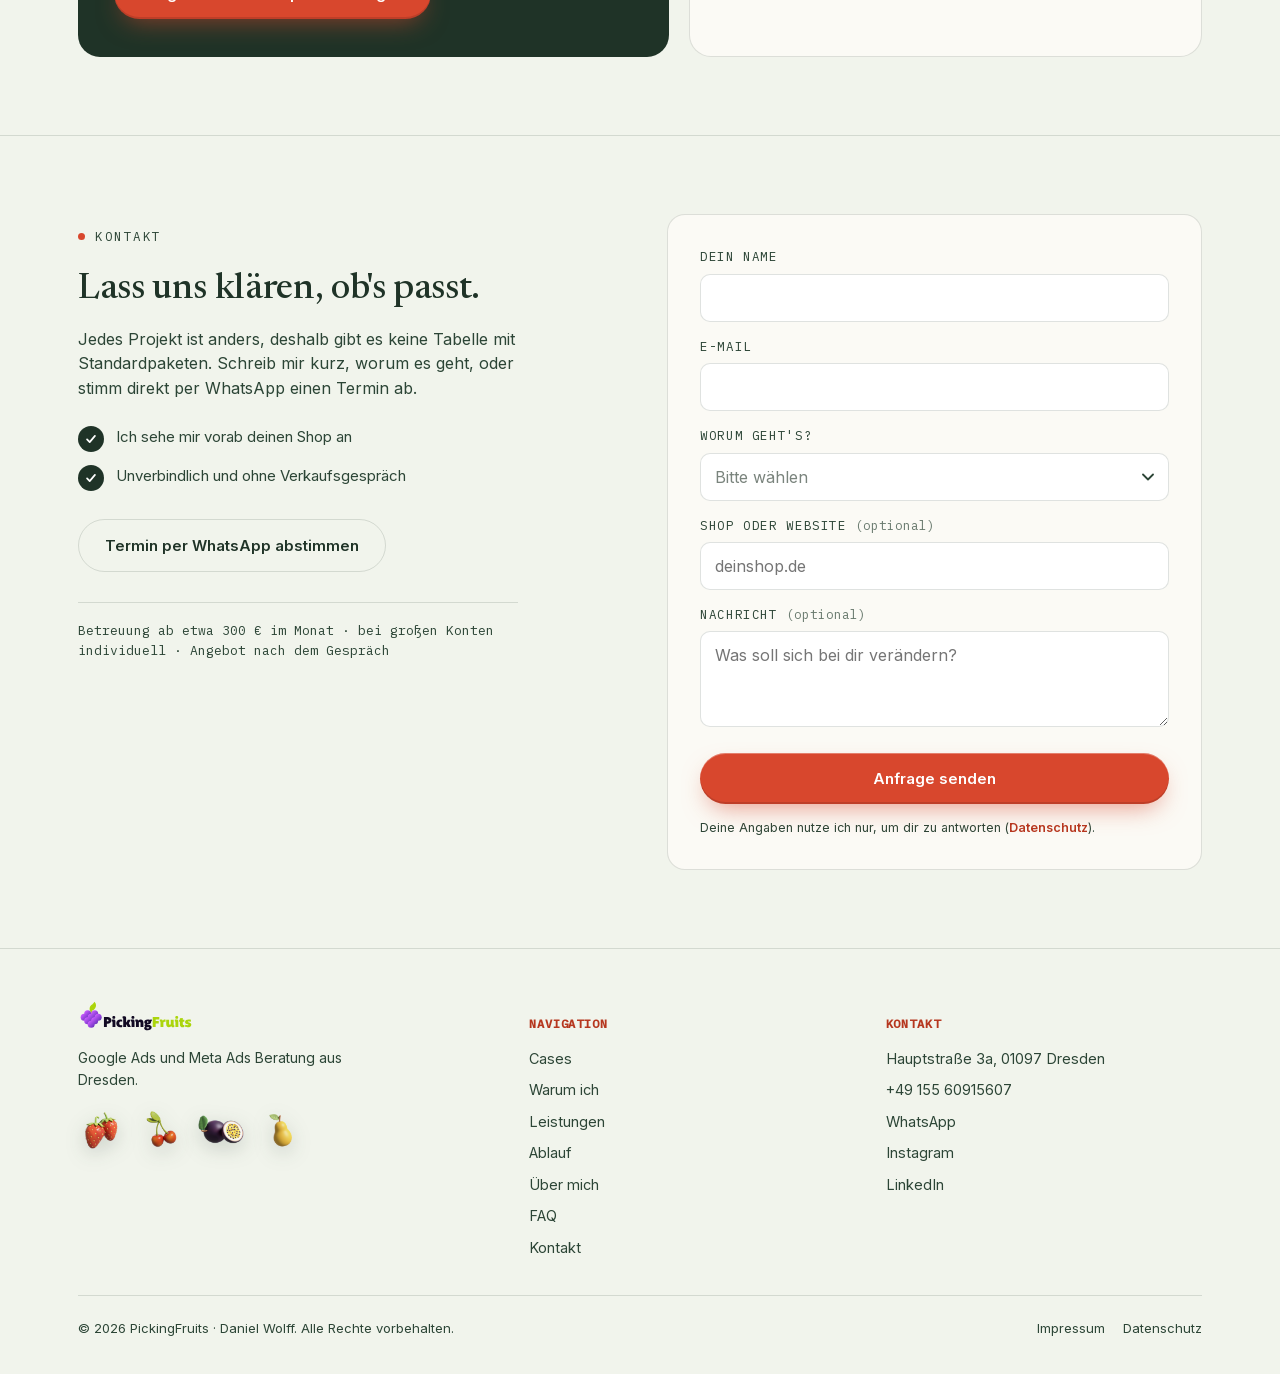
==== commit 9dbced86: "Cases: Überschrift selbst ist der Link, separate Linkzeile entfernt Co-Authored-By: Claude Fable 5.1" ====
--- a/site/index.html
+++ b/site/index.html
@@ -37,7 +37,7 @@
 <!-- Schriften liegen lokal (kein Abruf bei Google); die wichtigsten vorladen -->
 <link rel="preload" href="assets/fonts/inter-var.woff2" as="font" type="font/woff2" crossorigin>
 <link rel="preload" href="assets/fonts/newsreader-var.woff2" as="font" type="font/woff2" crossorigin>
-<link rel="stylesheet" href="css/styles.css?v=19">
+<link rel="stylesheet" href="css/styles.css?v=20">
 
 <!-- Strukturierte Daten: wird von tools/build_schema.py erzeugt -->
 <script type="application/ld+json" id="schema-jsonld">
@@ -471,8 +471,7 @@
       <img class="fruit-deco" src="assets/fruit-erdbeere.png" alt="" loading="lazy" decoding="async">
       <div class="case-main">
         <span class="case-tag">Case Study · E-Commerce</span>
-        <h3>Essence Garden</h3>
-        <a class="case-link" href="https://www.essence-garden.de/" target="_blank" rel="noopener">essence-garden.de<svg viewBox="0 0 12 12" aria-hidden="true"><path d="M3.5 2.5h6v6M9.5 2.5l-7 7" fill="none" stroke="currentColor" stroke-width="1.5" stroke-linecap="round" stroke-linejoin="round"/></svg></a>
+        <h3><a class="case-title" href="https://www.essence-garden.de/" target="_blank" rel="noopener">Essence Garden</a></h3>
         <p class="desc">Eine Parfümerie für Nischendüfte aus Mannheim. Statt sich auf drei Kanälen zu verzetteln, haben wir radikal auf Google Ads fokussiert und profitabel skaliert.</p>
         <div class="case-stats">
           <div>
@@ -512,8 +511,7 @@
       <img class="fruit-deco" src="assets/fruit-kirsche.png" alt="" loading="lazy" decoding="async">
       <div class="case-main">
         <span class="case-tag">Case Study · Lead-Generierung</span>
-        <h3>GebrauchtKunstrasen24</h3>
-        <a class="case-link" href="https://www.gebrauchtkunstrasen24.de/" target="_blank" rel="noopener">gebrauchtkunstrasen24.de<svg viewBox="0 0 12 12" aria-hidden="true"><path d="M3.5 2.5h6v6M9.5 2.5l-7 7" fill="none" stroke="currentColor" stroke-width="1.5" stroke-linecap="round" stroke-linejoin="round"/></svg></a>
+        <h3><a class="case-title" href="https://www.gebrauchtkunstrasen24.de/" target="_blank" rel="noopener">GebrauchtKunstrasen24</a></h3>
         <p class="desc">Händler für gebrauchten Kunstrasen, vor allem für Pferdehalter und Reitställe in Deutschland und Österreich. Vor der Übernahme flossen rund 4.500 € in vier Monaten ins Google-Ads-Konto. Messbar waren davon zwei Anfragen. Heute sind es über 200 im Monat.</p>
         <div class="case-stats">
           <div>
--- a/site/css/styles.css
+++ b/site/css/styles.css
@@ -631,6 +631,7 @@
 .fit-soft a{color:var(--erdbeer-deep);font-weight:600;text-decoration:none;border-bottom:1.5px solid transparent;}
 .fit-soft a:hover{border-color:var(--erdbeer);}
 .case-card + .case-card{margin-top:22px;}
-.case-link{display:inline-flex;align-items:center;gap:5px;font-family:'IBM Plex Mono',monospace;font-size:12px;letter-spacing:.04em;color:var(--tanne-soft);text-decoration:none;margin:-6px 0 16px;border-bottom:1px solid transparent;transition:color .15s,border-color .15s;}
-.case-link svg{width:11px;height:11px;}
-.case-link:hover{color:var(--erdbeer-deep);border-color:var(--erdbeer);}
+.case-title{color:inherit;text-decoration:none;background-image:linear-gradient(var(--erdbeer),var(--erdbeer));background-repeat:no-repeat;background-size:0 2px;background-position:0 94%;transition:background-size .35s var(--ease-glide),color .2s ease;padding-bottom:2px;}
+.case-title:hover{color:var(--erdbeer-deep);background-size:100% 2px;}
+.case-title::after{content:'\2197';font-family:'IBM Plex Mono',monospace;font-size:.5em;vertical-align:super;margin-left:.3em;color:var(--tanne-soft);opacity:.7;transition:color .2s ease,opacity .2s ease;}
+.case-title:hover::after{color:var(--erdbeer-deep);opacity:1;}
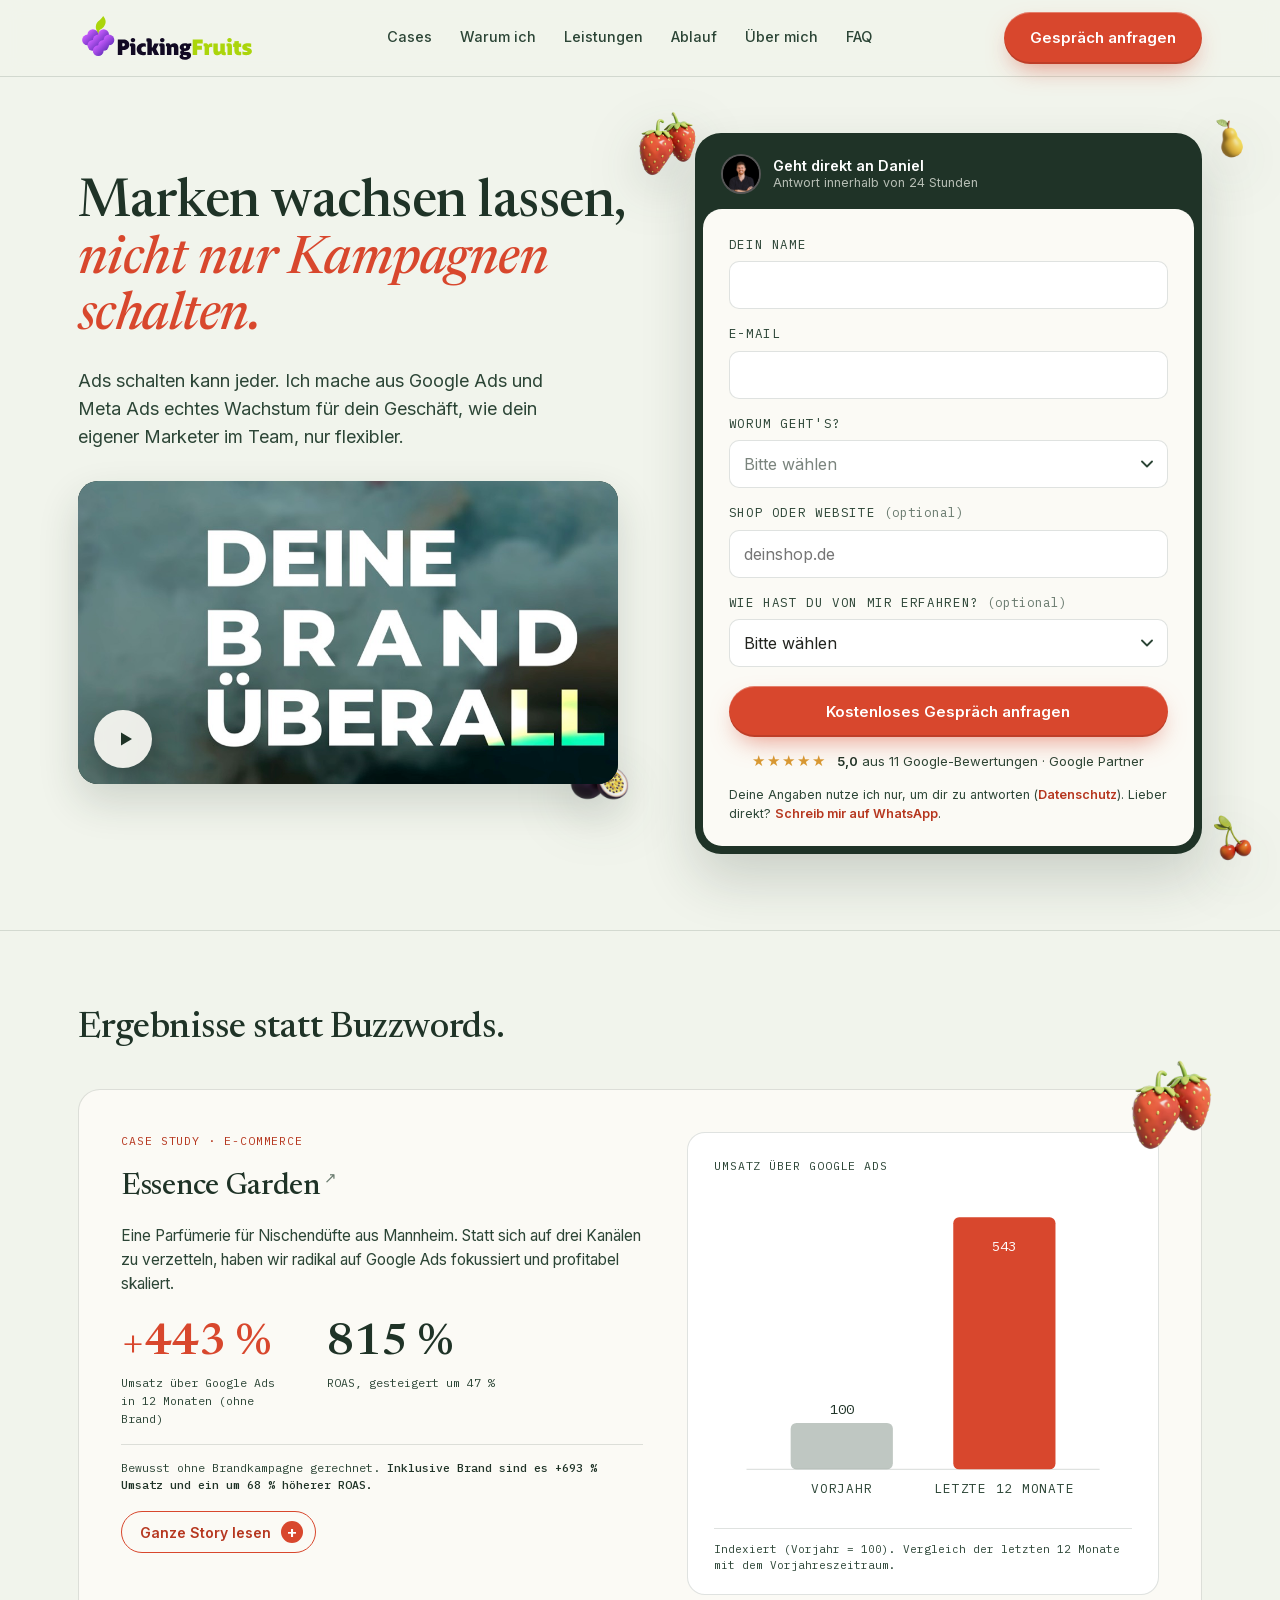
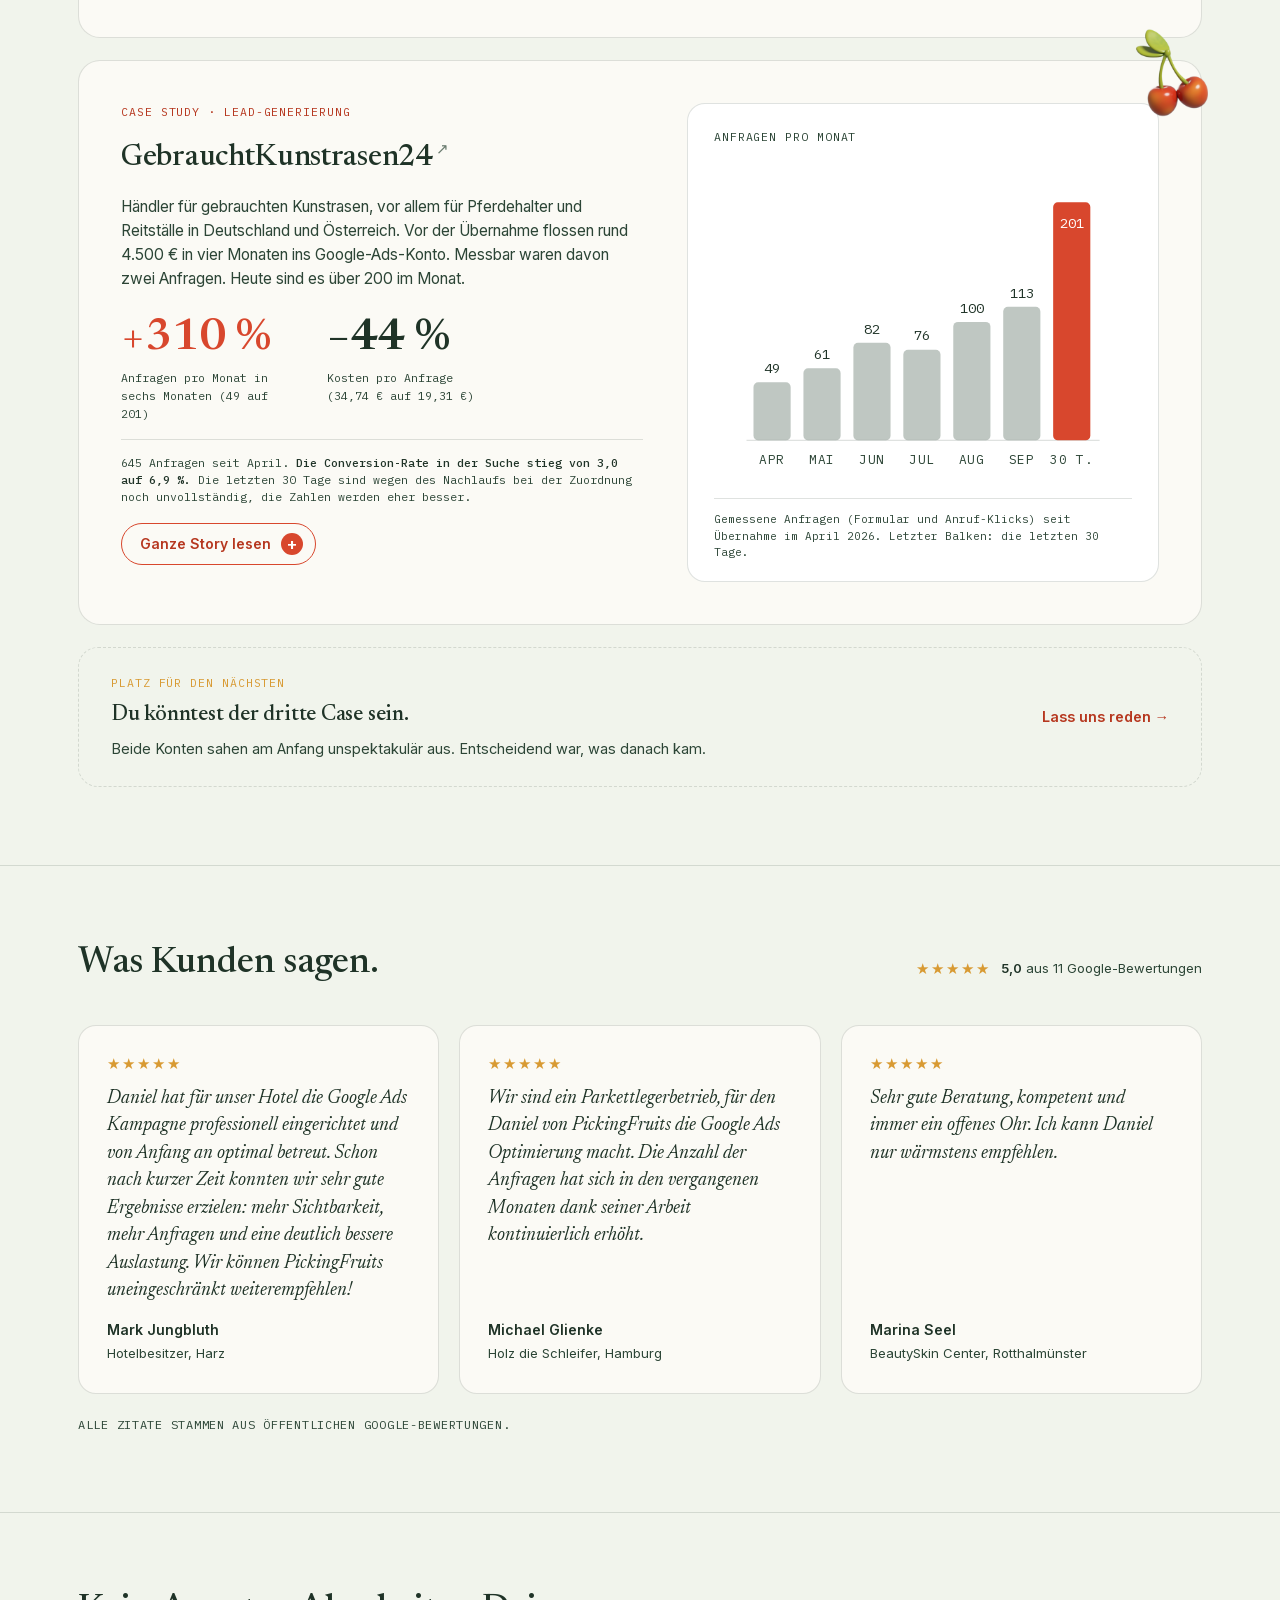
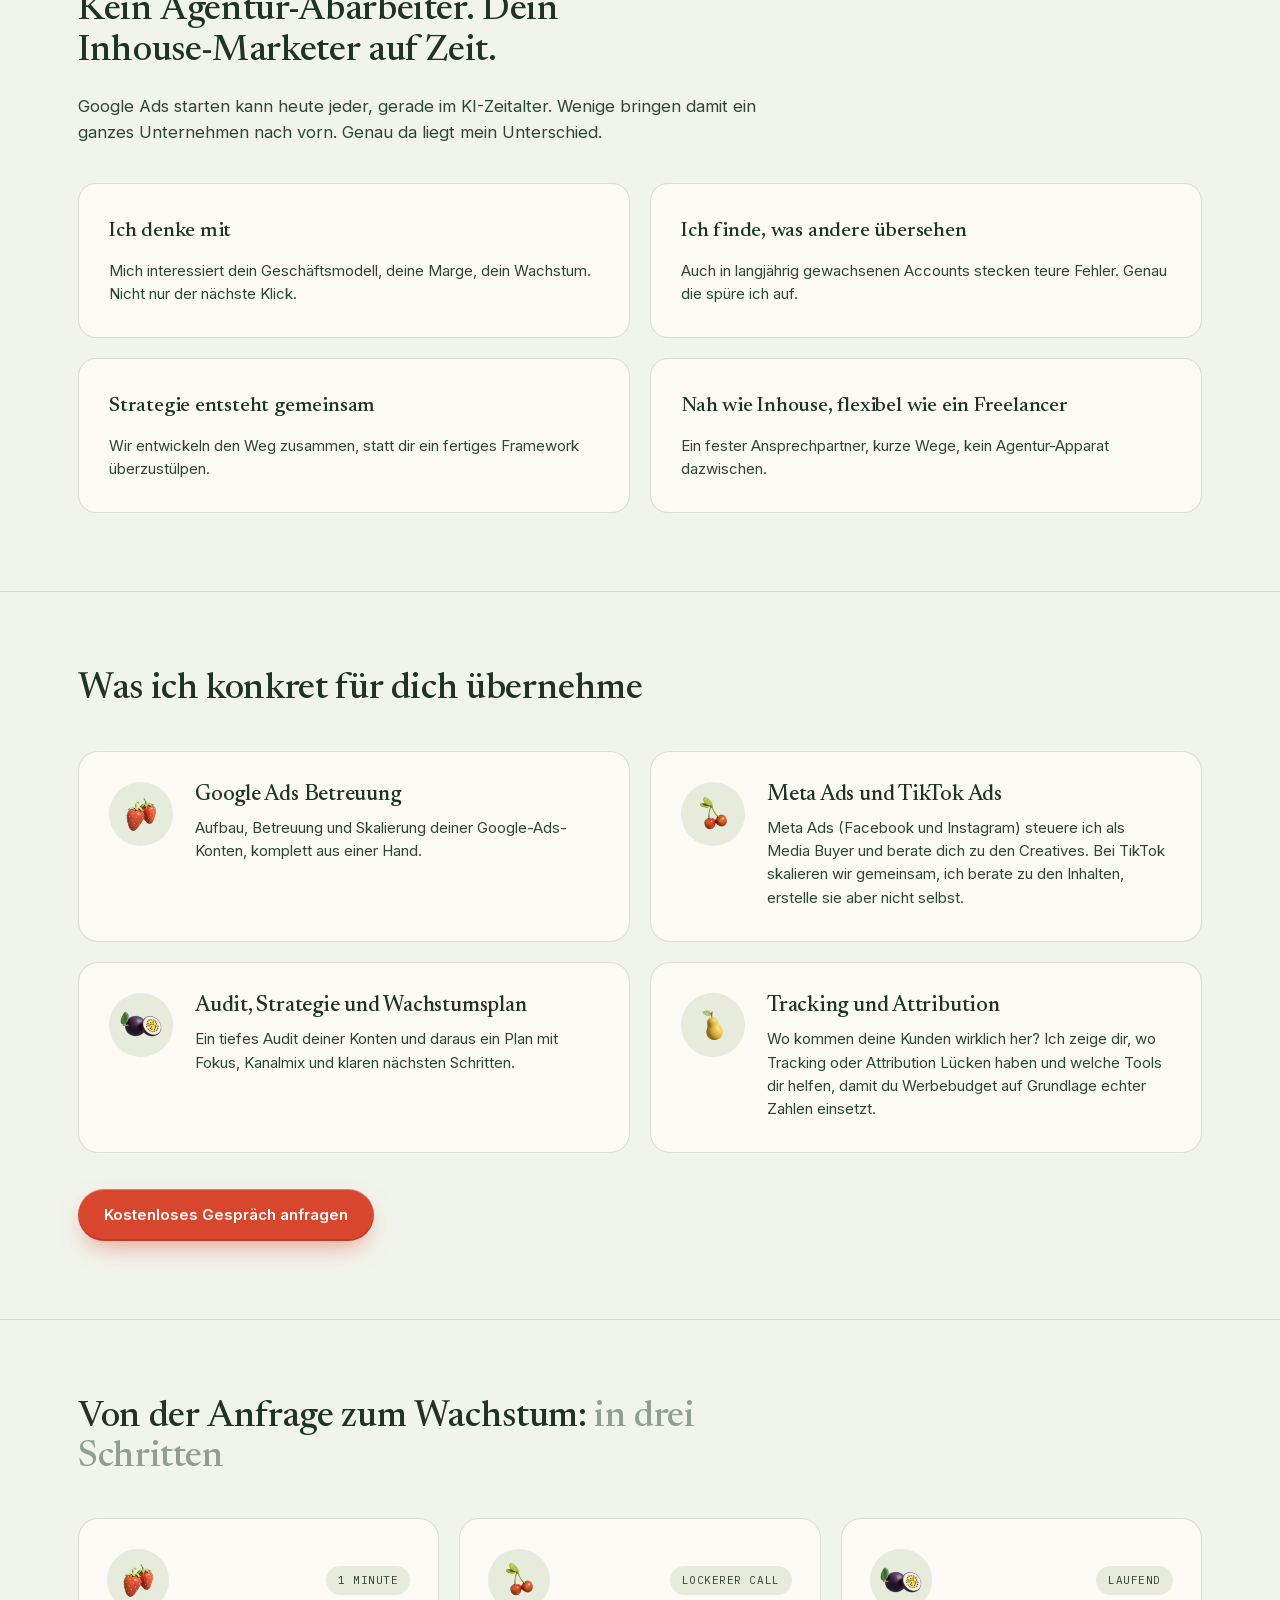
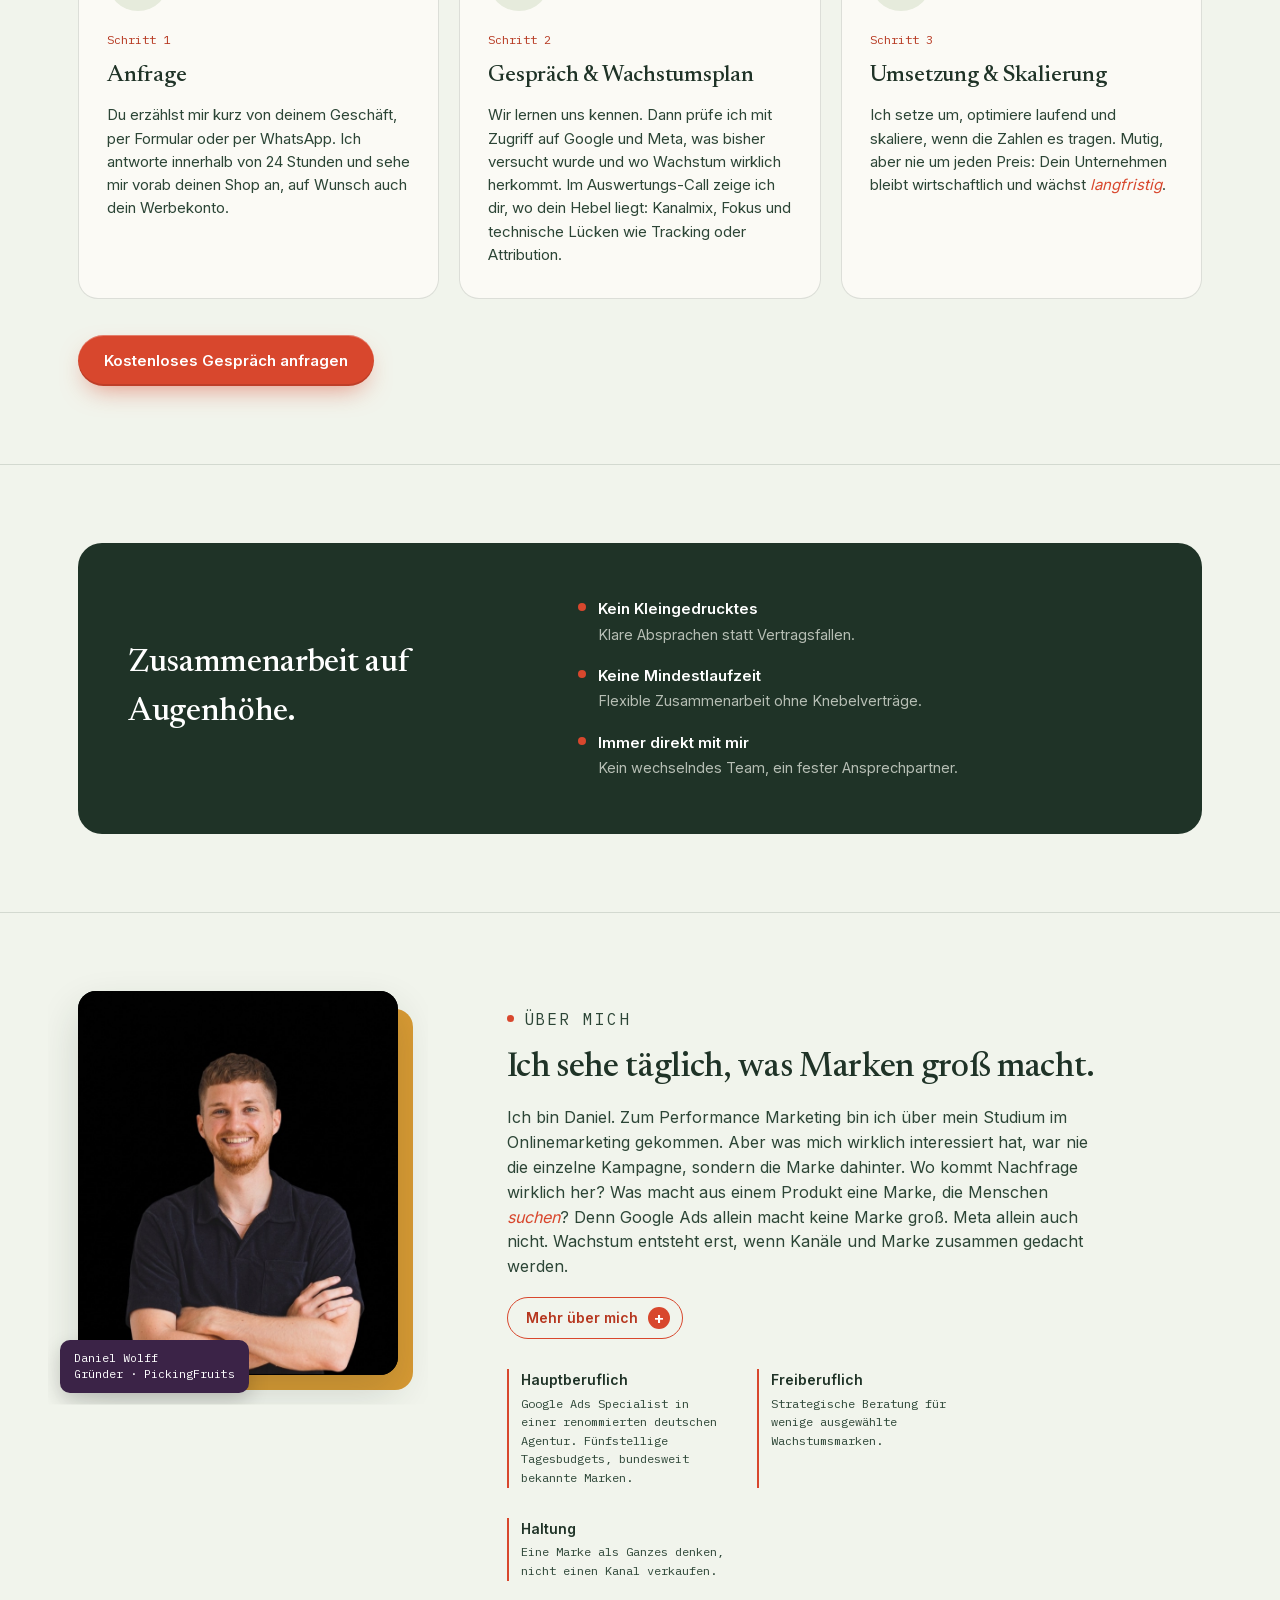
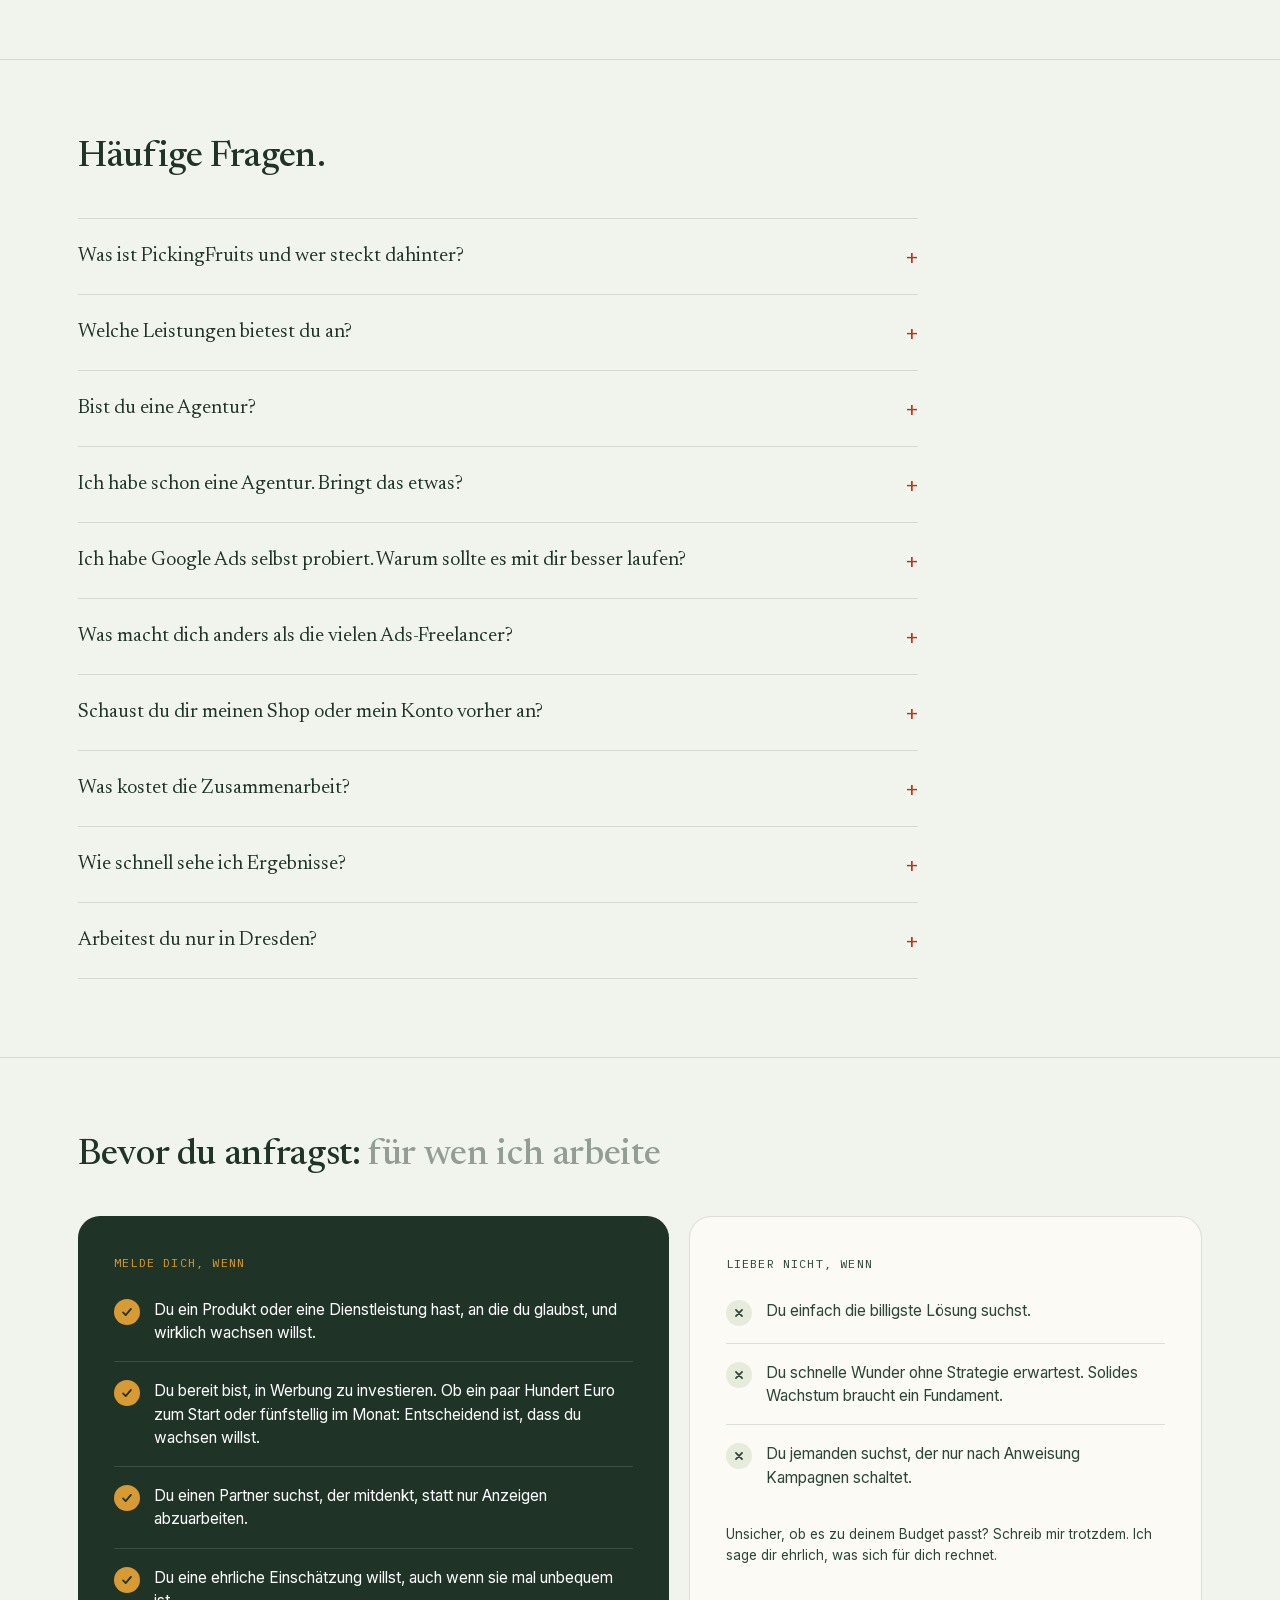
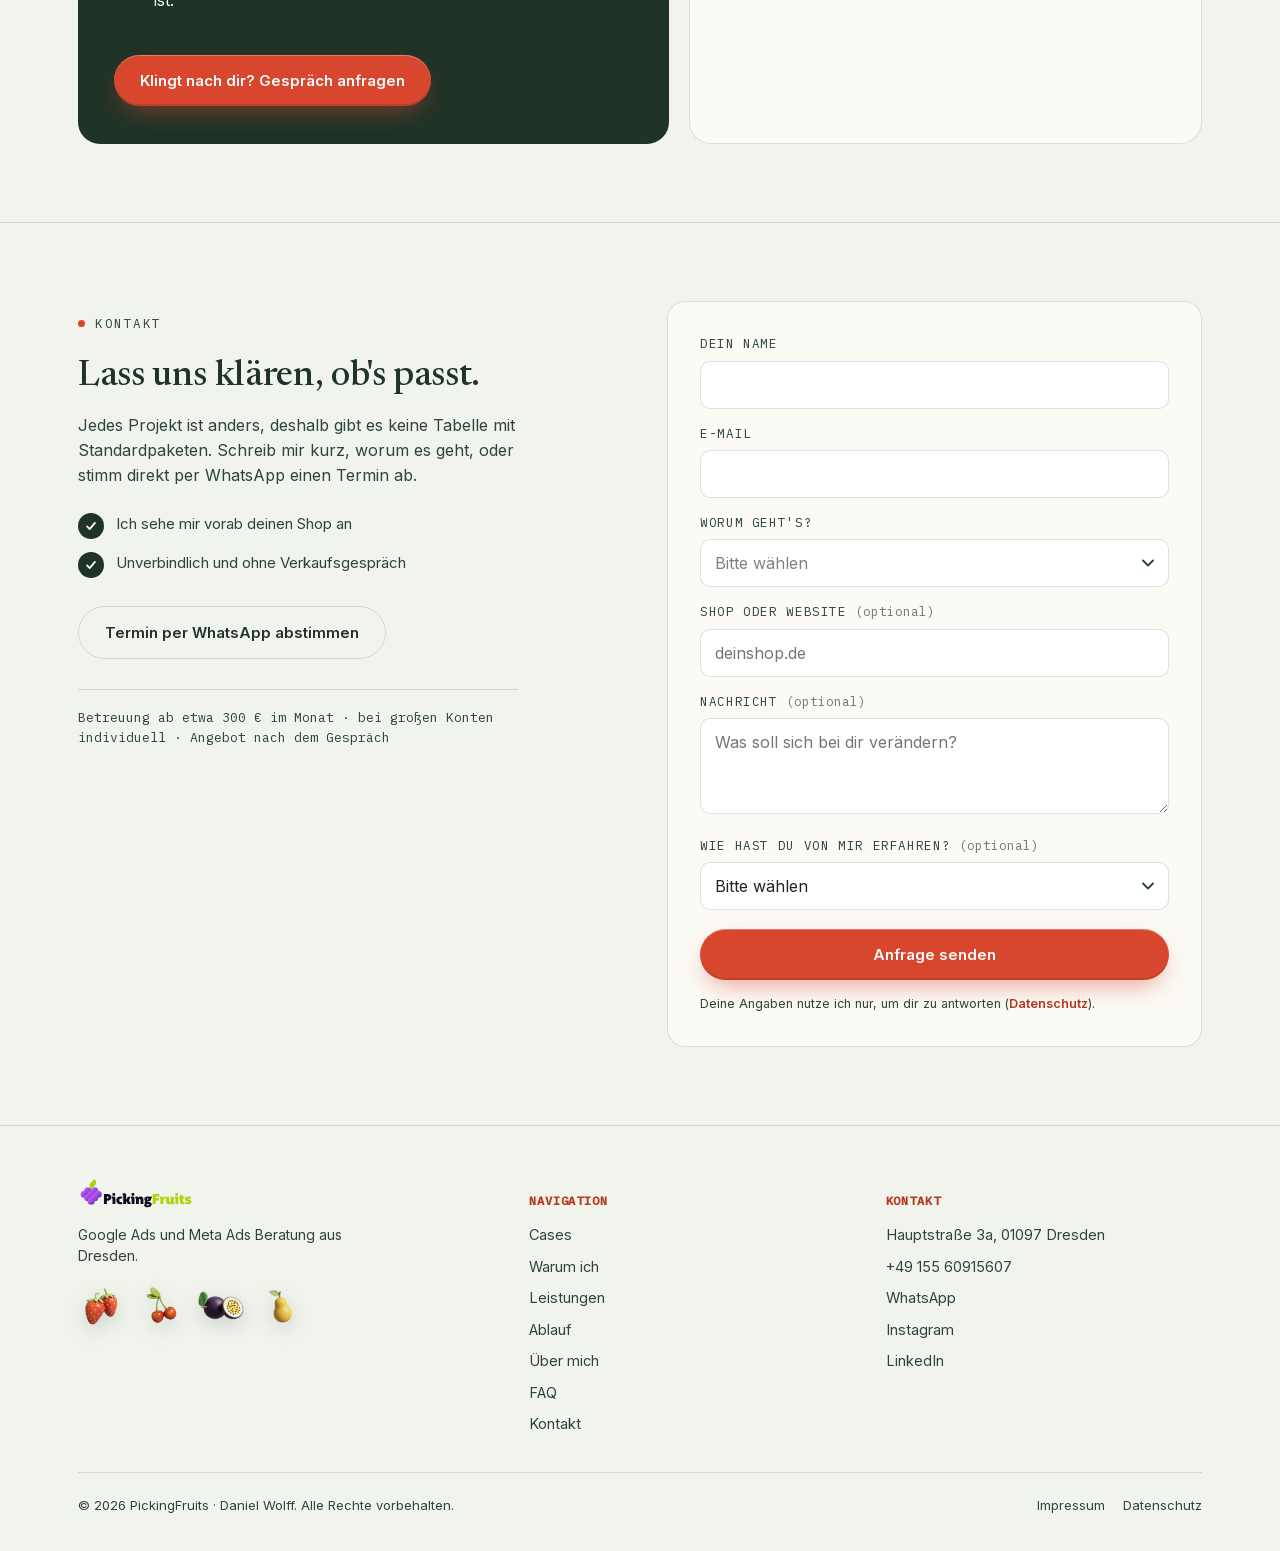
==== commit 6cad283e: "Bing-Bestätigung, Plausible-Statistik, Herkunftsfeld, alte Adresse umleiten - msvalidate-Tag für Bin" ====
--- a/site/index.html
+++ b/site/index.html
@@ -11,6 +11,7 @@
 <link rel="canonical" href="https://pickingfruits.de/">
 <meta name="robots" content="index, follow, max-image-preview:large, max-snippet:-1">
 <meta name="google-site-verification" content="50-e37nWlLgCH_lvxdsHavyhbMwGC91DpIgAtBg0jPs">
+<meta name="msvalidate.01" content="FEFA0F9098A592D0A2C5BE6CB1AD2C53">
 
 <!-- Open Graph / Social -->
 <meta property="og:type" content="website">
@@ -37,7 +38,10 @@
 <!-- Schriften liegen lokal (kein Abruf bei Google); die wichtigsten vorladen -->
 <link rel="preload" href="assets/fonts/inter-var.woff2" as="font" type="font/woff2" crossorigin>
 <link rel="preload" href="assets/fonts/newsreader-var.woff2" as="font" type="font/woff2" crossorigin>
-<link rel="stylesheet" href="css/styles.css?v=20">
+<link rel="stylesheet" href="css/styles.css?v=21">
+<!-- Plausible: cookielose Statistik, EU-Server, keine personenbezogenen Daten -->
+<script defer data-domain="pickingfruits.de" src="https://plausible.io/js/script.outbound-links.js"></script>
+
 
 <!-- Strukturierte Daten: wird von tools/build_schema.py erzeugt -->
 <script type="application/ld+json" id="schema-jsonld">
@@ -443,6 +447,19 @@
           <label for="h-website">Shop oder Website <span class="opt">(optional)</span></label>
           <input type="text" id="h-website" name="website" placeholder="deinshop.de" autocomplete="url">
         </div>
+        <div class="field">
+          <label for="h-herkunft">Wie hast du von mir erfahren? <span class="opt">(optional)</span></label>
+          <select id="h-herkunft" name="herkunft">
+            <option value="" selected>Bitte wählen</option>
+            <option value="Empfehlung">Empfehlung</option>
+            <option value="Google-Suche">Google-Suche</option>
+            <option value="KI-Assistent (ChatGPT, Perplexity, Gemini …)">KI-Assistent (ChatGPT, Perplexity, Gemini …)</option>
+            <option value="Instagram oder LinkedIn">Instagram oder LinkedIn</option>
+            <option value="Kleinanzeigen">Kleinanzeigen</option>
+            <option value="Werbeanzeige">Werbeanzeige</option>
+            <option value="Sonstiges">Sonstiges</option>
+          </select>
+        </div>
         <!-- Honeypot: für Menschen unsichtbar, fängt Bots ab -->
         <div class="hp" aria-hidden="true">
           <label for="h-company">Firma (bitte leer lassen)</label>
@@ -884,7 +901,20 @@
         <label for="k-message">Nachricht <span class="opt">(optional)</span></label>
         <textarea id="k-message" name="message" placeholder="Was soll sich bei dir verändern?"></textarea>
       </div>
-      <!-- Honeypot: für Menschen unsichtbar, fängt Bots ab -->
+      <div class="field">
+          <label for="k-herkunft">Wie hast du von mir erfahren? <span class="opt">(optional)</span></label>
+          <select id="k-herkunft" name="herkunft">
+            <option value="" selected>Bitte wählen</option>
+            <option value="Empfehlung">Empfehlung</option>
+            <option value="Google-Suche">Google-Suche</option>
+            <option value="KI-Assistent (ChatGPT, Perplexity, Gemini …)">KI-Assistent (ChatGPT, Perplexity, Gemini …)</option>
+            <option value="Instagram oder LinkedIn">Instagram oder LinkedIn</option>
+            <option value="Kleinanzeigen">Kleinanzeigen</option>
+            <option value="Werbeanzeige">Werbeanzeige</option>
+            <option value="Sonstiges">Sonstiges</option>
+          </select>
+        </div>
+        <!-- Honeypot: für Menschen unsichtbar, fängt Bots ab -->
       <div class="hp" aria-hidden="true">
         <label for="k-company">Firma (bitte leer lassen)</label>
         <input type="text" id="k-company" name="_gotcha" tabindex="-1" autocomplete="off">
@@ -951,6 +981,6 @@
   <a class="btn ghost" href="https://wa.me/4915560915607?text=Hallo%20Daniel%2C%20ich%20m%C3%B6chte%20gern%20ein%20Gespr%C3%A4ch%20vereinbaren." target="_blank" rel="noopener">WhatsApp</a>
 </div>
 
-<script src="js/main.js?v=9"></script>
+<script src="js/main.js?v=10"></script>
 </body>
 </html>
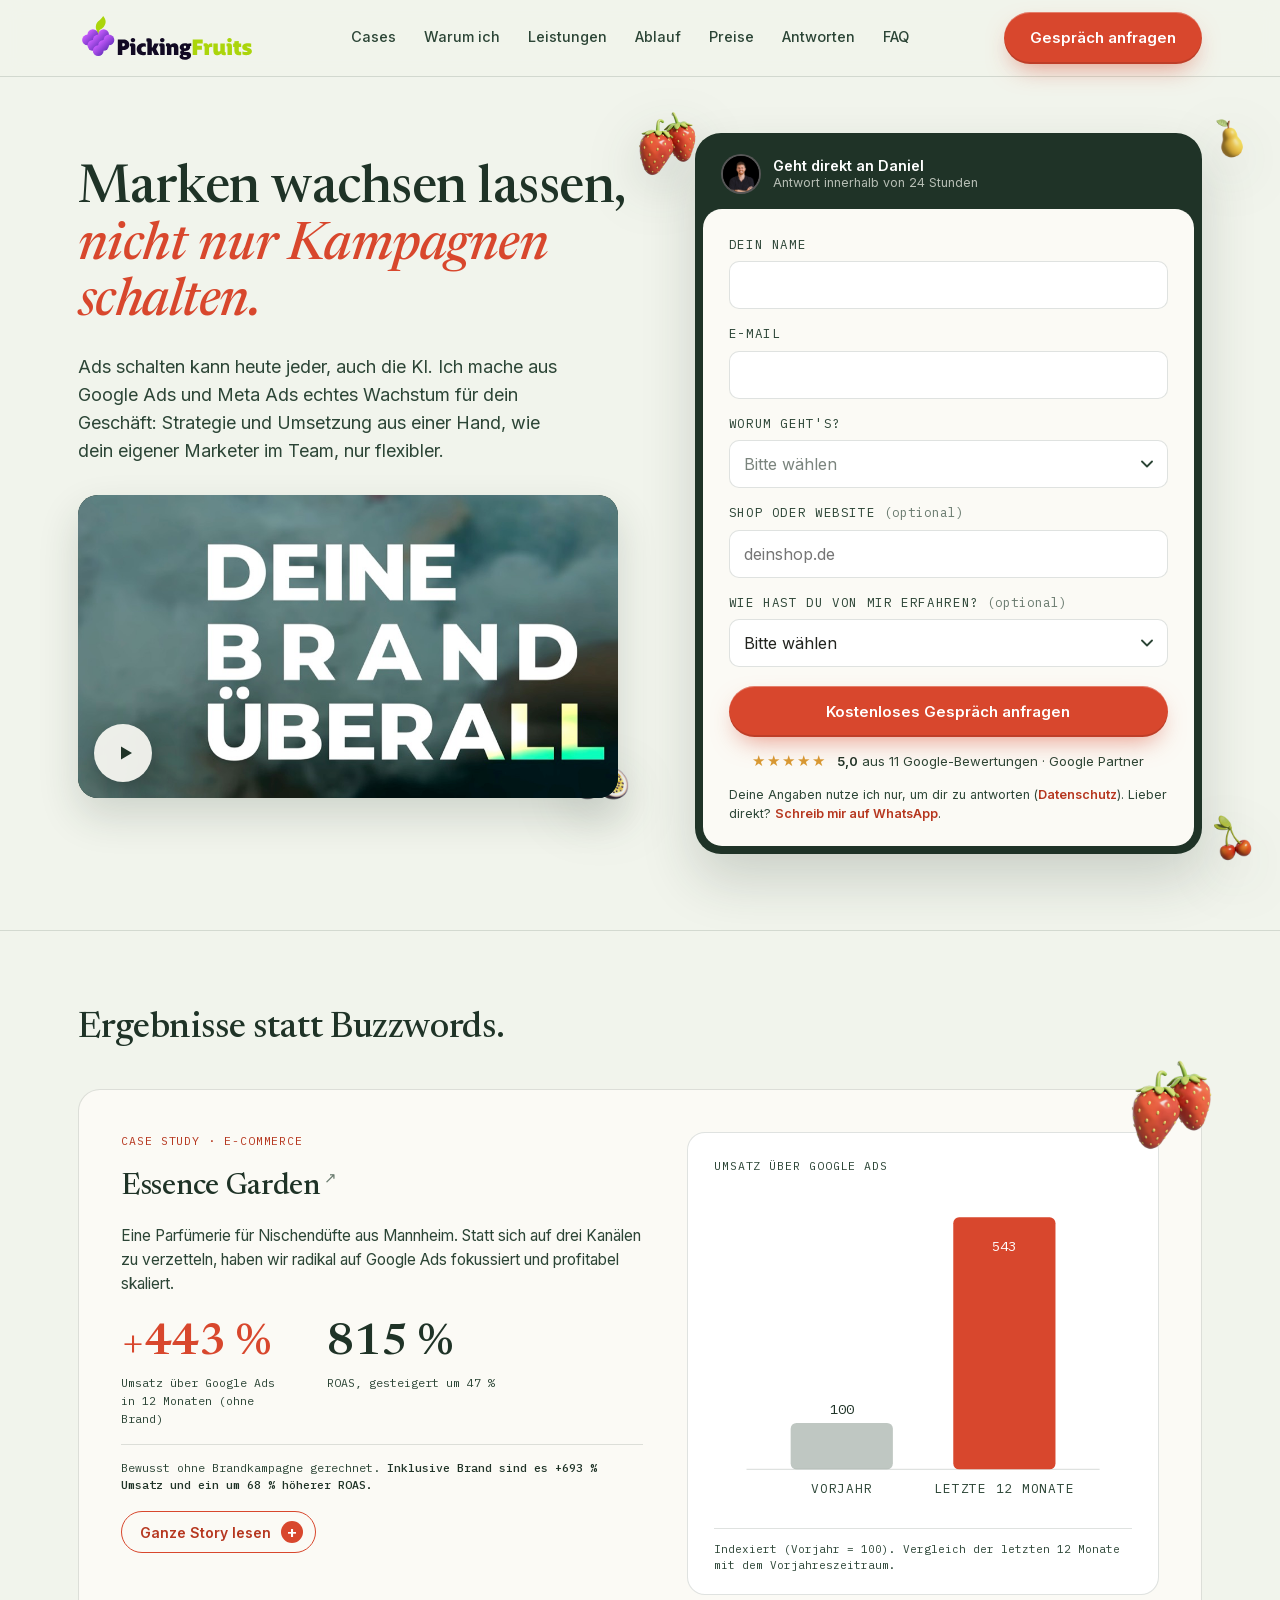
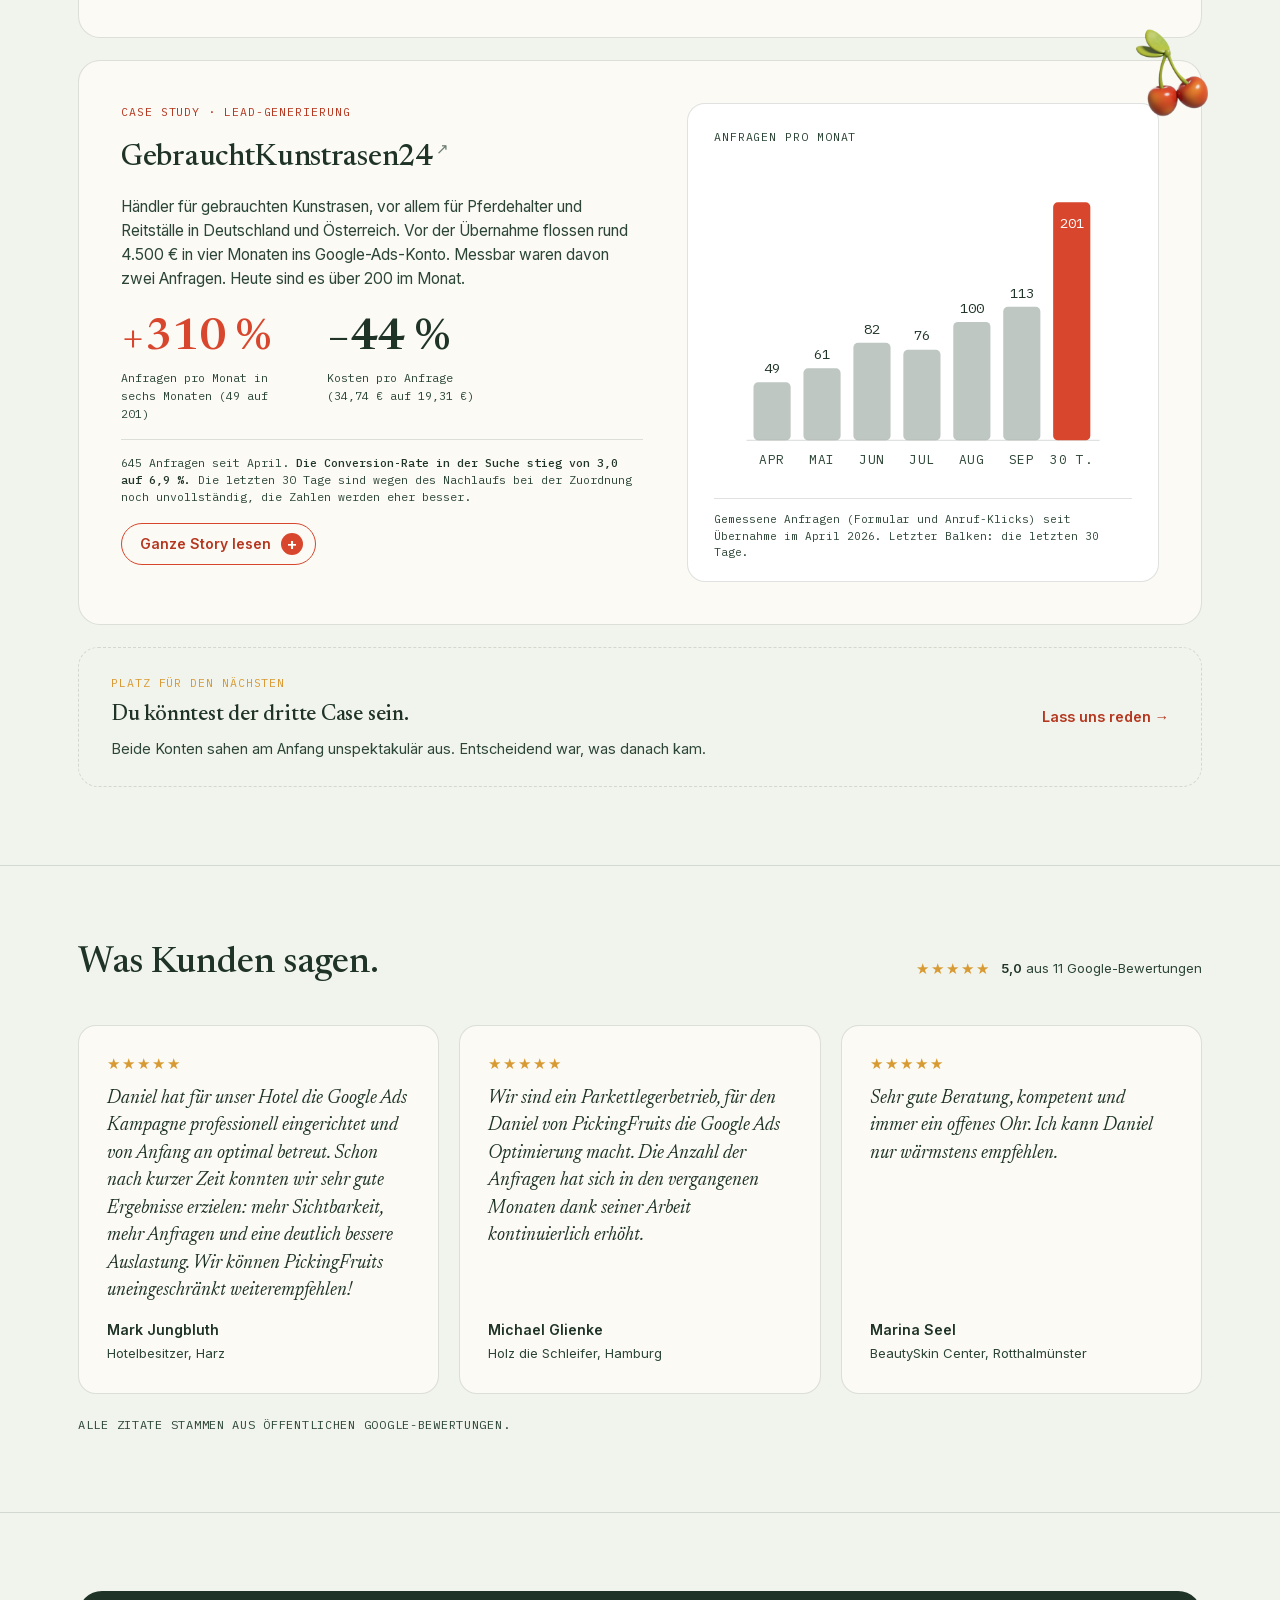
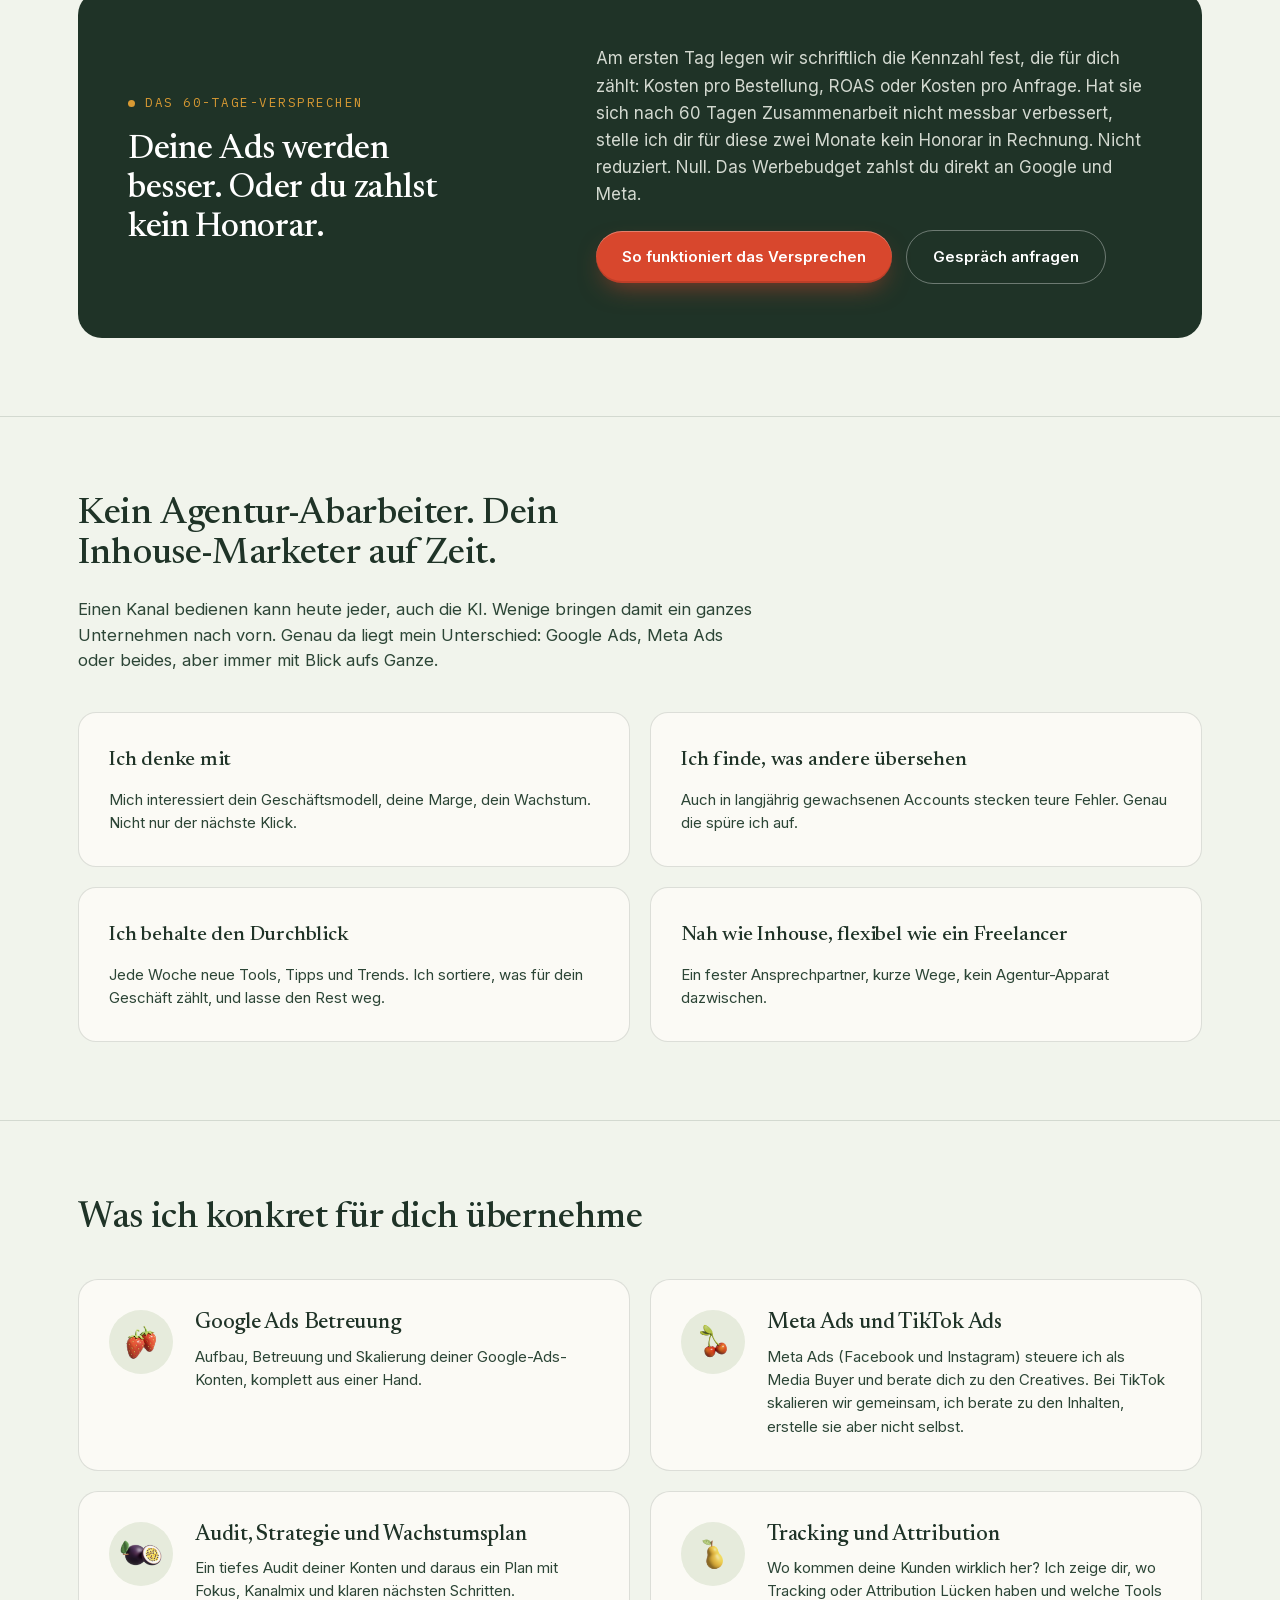
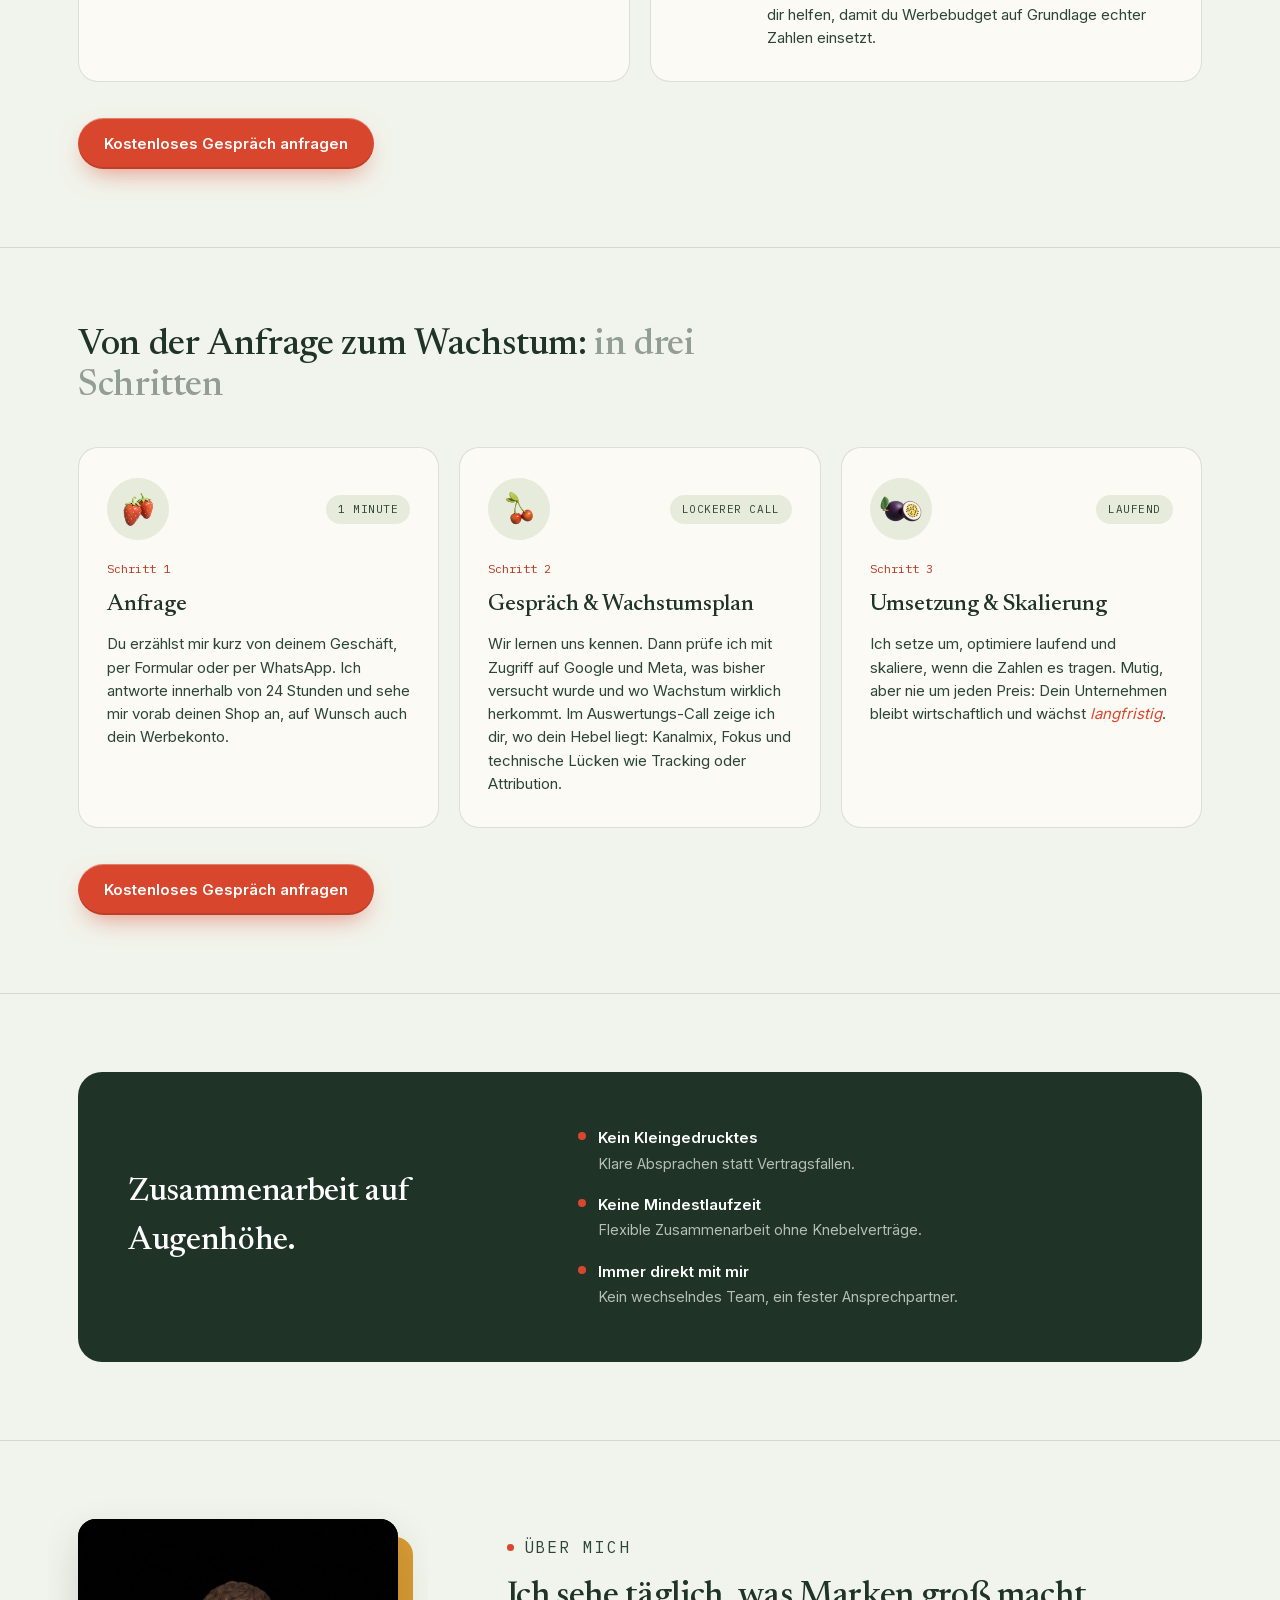
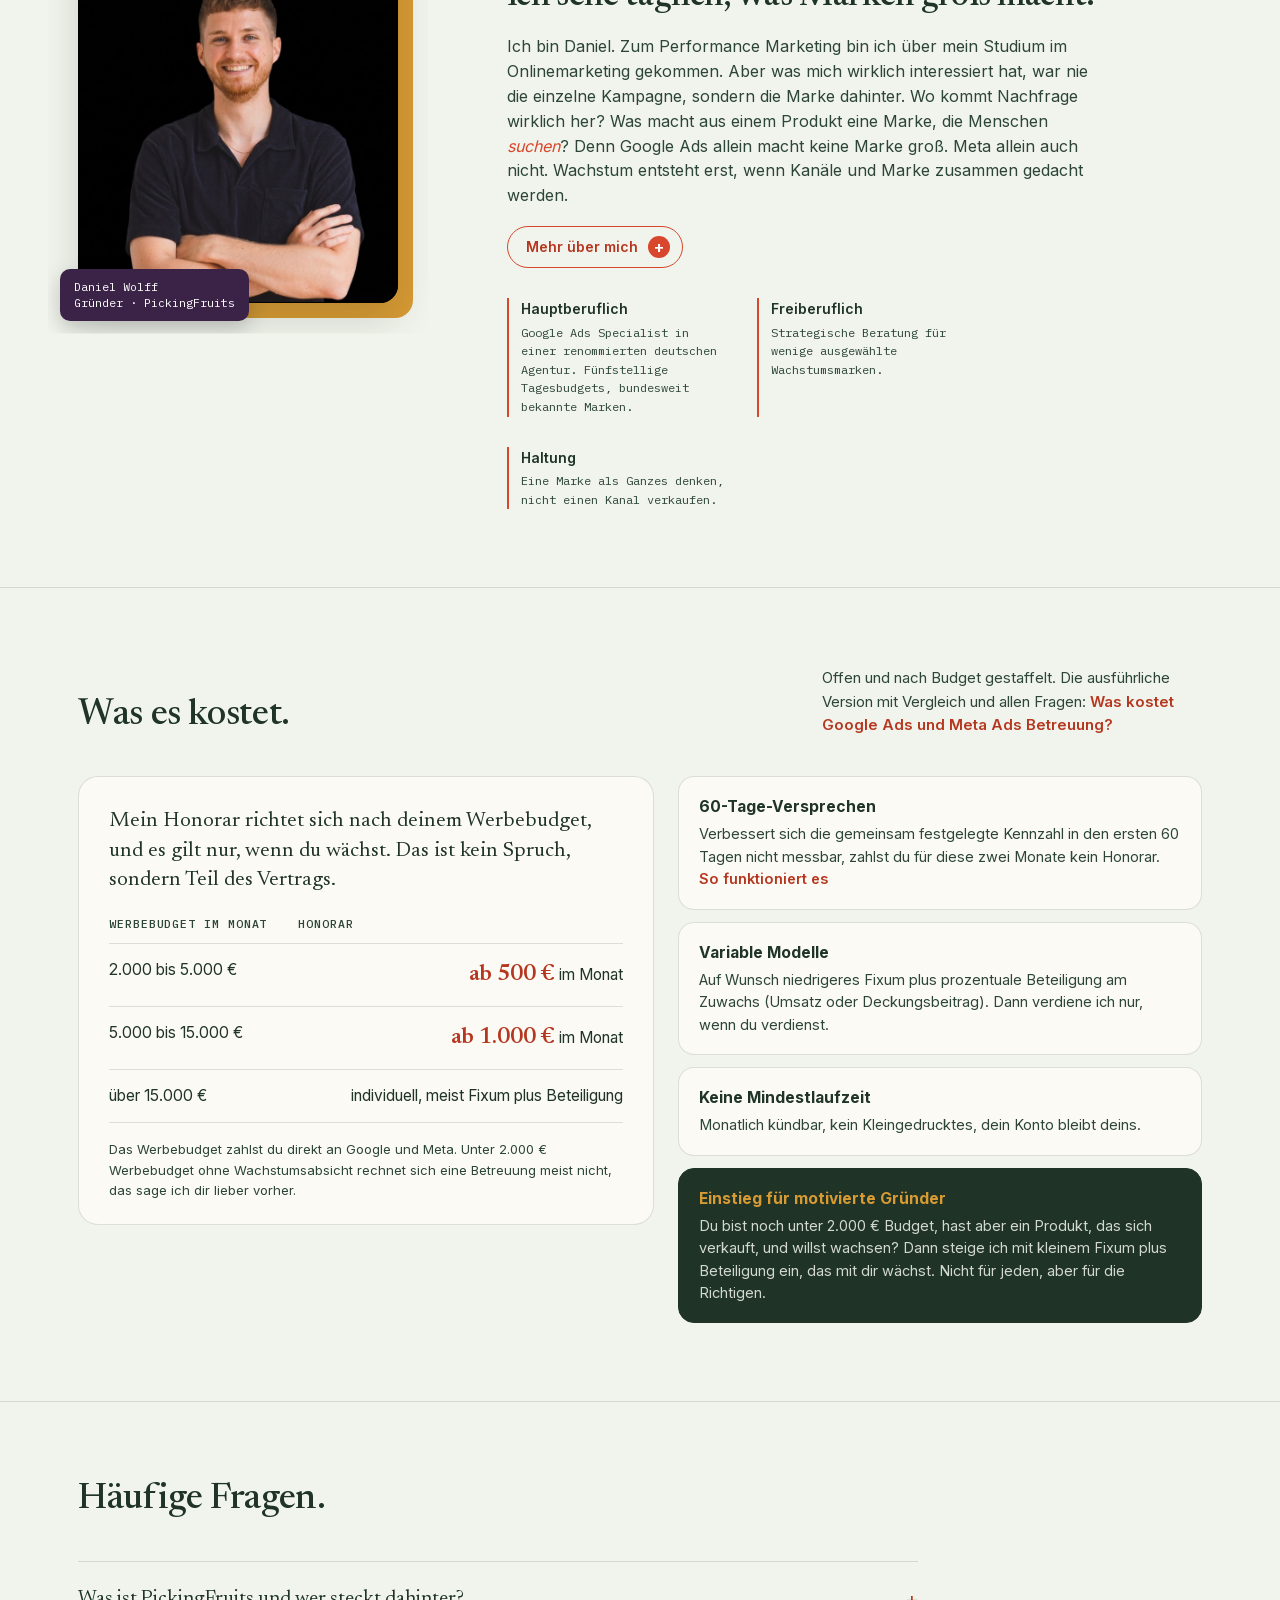
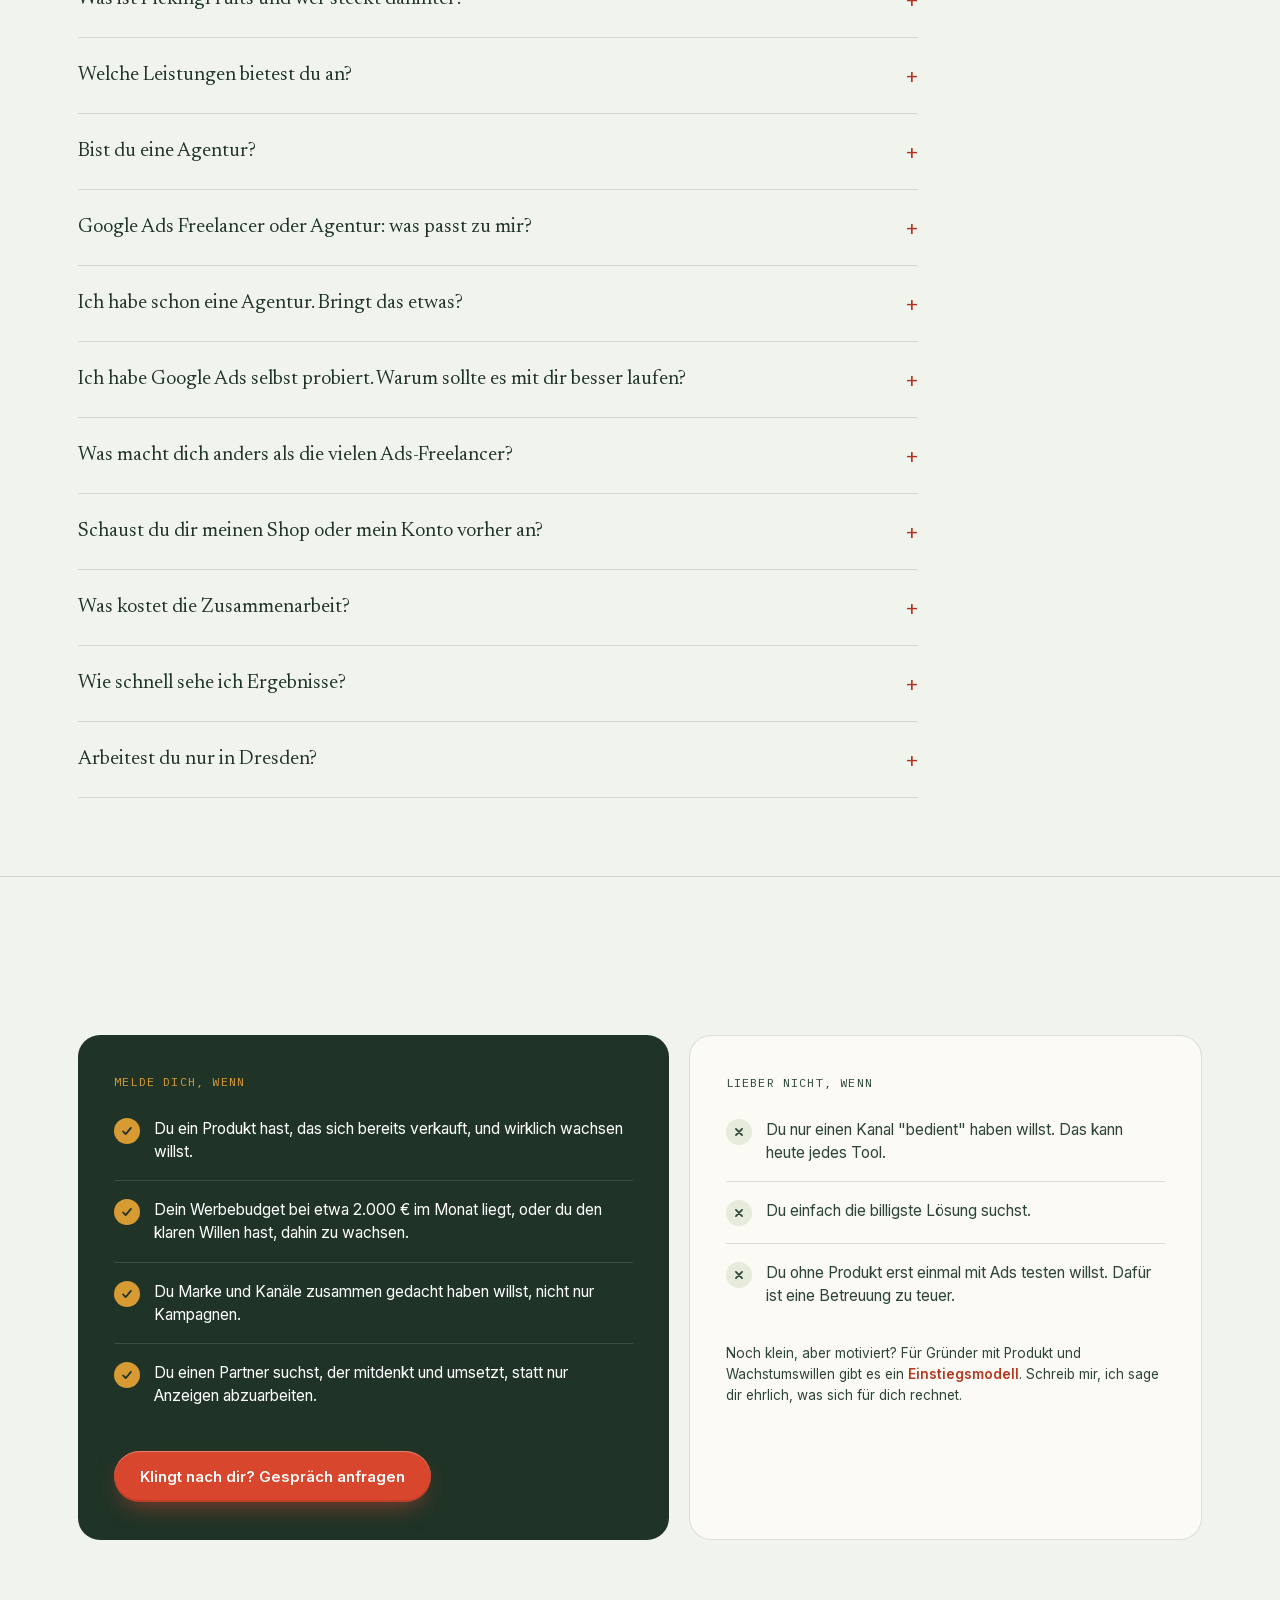
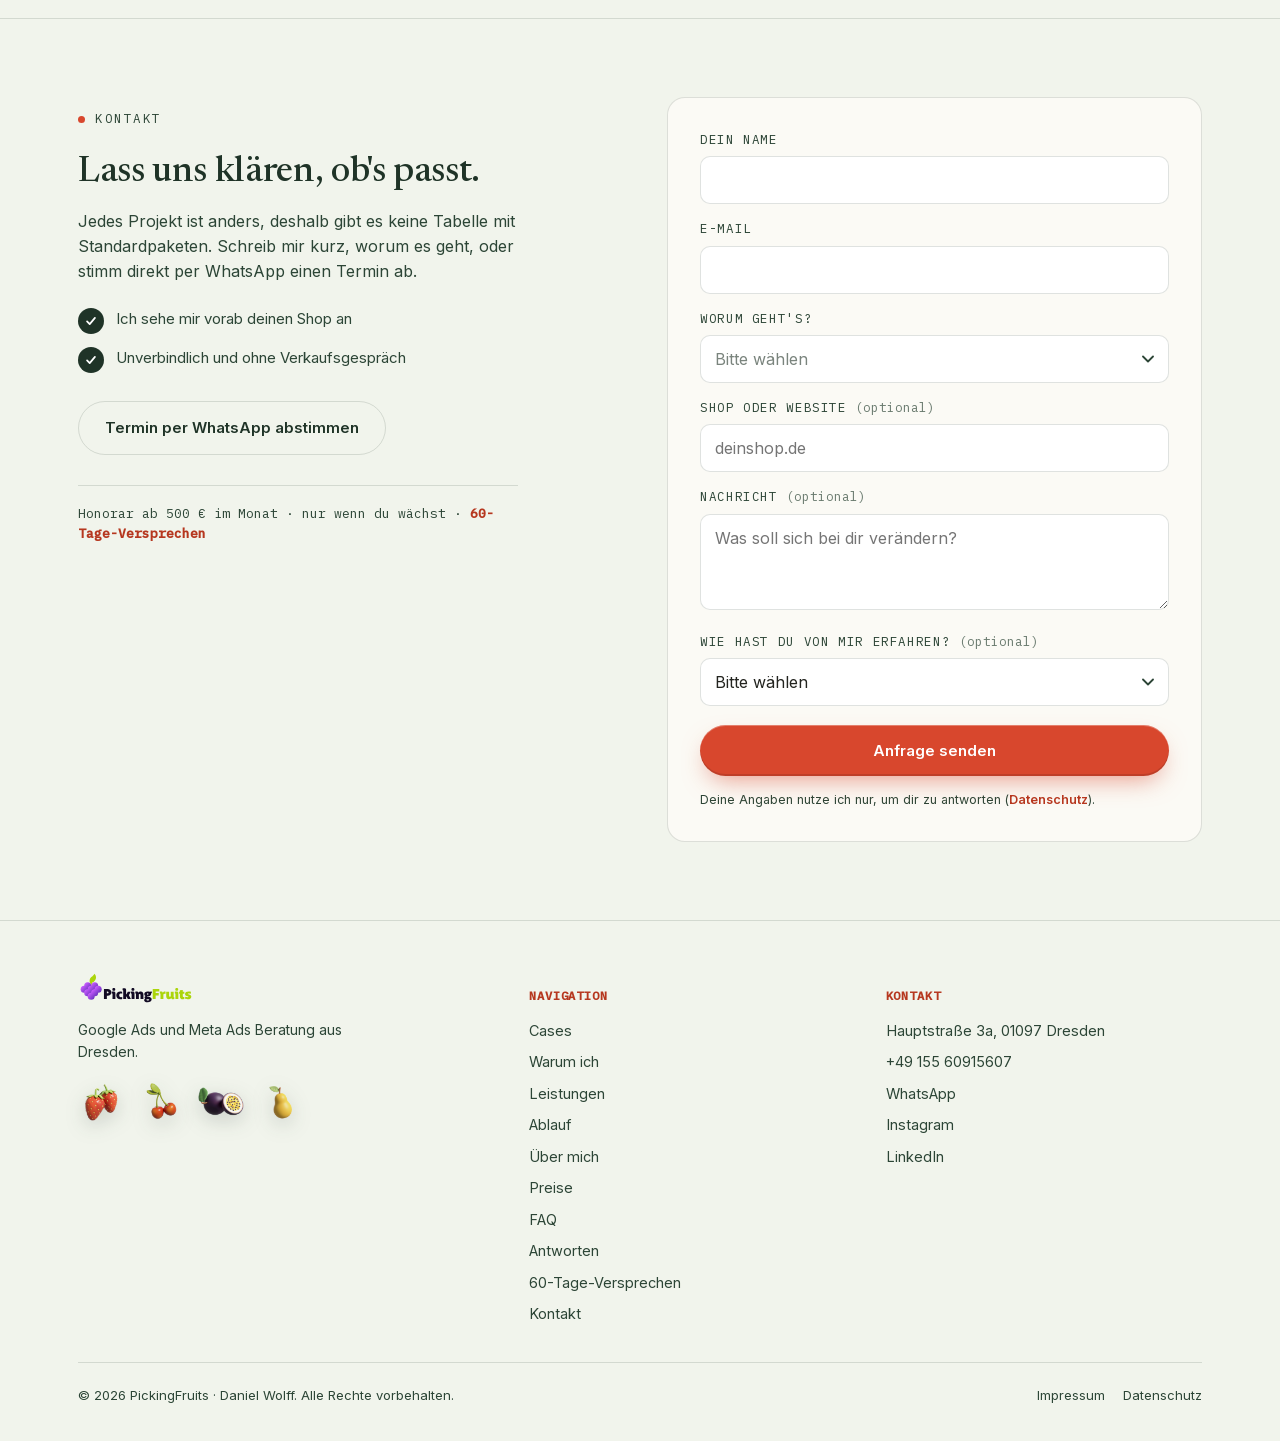
==== commit faf55967: "Positionierung als Wachstumspartner, Preismodell, Antwortseiten (Schritt 1) - Startseite: Lead, Waru" ====
--- a/site/index.html
+++ b/site/index.html
@@ -4,8 +4,8 @@
 <meta charset="UTF-8">
 <meta name="viewport" content="width=device-width, initial-scale=1.0">
 <script>document.documentElement.classList.add('js');</script>
-<title>PickingFruits | Google Ads &amp; Meta Ads Marketing-Beratung</title>
-<meta name="description" content="Daniel Wolff berät Online-Shops und Marken strategisch: Google Ads, Meta Ads und Wachstum aus einer Hand. Die persönliche Alternative zur Marketing-Agentur.">
+<title>PickingFruits | Google Ads &amp; Meta Ads Freelancer für Online-Shops</title>
+<meta name="description" content="Daniel Wolff ist der Wachstumspartner für Online-Shops und Marken: Google Ads und Meta Ads als Freelancer, Strategie und Umsetzung aus einer Hand, wie ein Inhouse-Marketer. Honorar ab 500 € im Monat, 60-Tage-Versprechen.">
 <meta name="author" content="Daniel Wolff">
 <meta name="theme-color" content="#F1F4EC">
 <link rel="canonical" href="https://pickingfruits.de/">
@@ -17,15 +17,15 @@
 <meta property="og:type" content="website">
 <meta property="og:site_name" content="PickingFruits">
 <meta property="og:locale" content="de_DE">
-<meta property="og:title" content="PickingFruits | Marken wachsen lassen, nicht nur Kampagnen schalten">
-<meta property="og:description" content="Google Ads und Meta Ads Beratung für Online-Shops und Marken. Persönlich, strategisch und ehrlich: Daniel Wolff, Dresden.">
+<meta property="og:title" content="PickingFruits | Google Ads und Meta Ads Freelancer für Online-Shops">
+<meta property="og:description" content="Wachstumspartner für Online-Shops und Marken: Strategie und Umsetzung aus einer Hand, wie ein Inhouse-Marketer, nur als Freelancer. Honorar ab 500 € im Monat, 60-Tage-Versprechen.">
 <meta property="og:url" content="https://pickingfruits.de/">
 <meta property="og:image" content="https://pickingfruits.de/assets/og-image.jpg">
 <meta property="og:image:width" content="1200">
 <meta property="og:image:height" content="630">
 <meta property="og:image:alt" content="PickingFruits: Marken wachsen lassen, nicht nur Kampagnen schalten. Daniel Wolff, Google Ads und Meta Ads Beratung.">
 <meta name="twitter:card" content="summary_large_image">
-<meta name="twitter:title" content="PickingFruits | Marken wachsen lassen, nicht nur Kampagnen schalten">
+<meta name="twitter:title" content="PickingFruits | Google Ads und Meta Ads Freelancer für Online-Shops">
 <meta name="twitter:description" content="Google Ads und Meta Ads Beratung für Online-Shops und Marken.">
 <meta name="twitter:image" content="https://pickingfruits.de/assets/og-image.jpg">
 
@@ -38,7 +38,7 @@
 <!-- Schriften liegen lokal (kein Abruf bei Google); die wichtigsten vorladen -->
 <link rel="preload" href="assets/fonts/inter-var.woff2" as="font" type="font/woff2" crossorigin>
 <link rel="preload" href="assets/fonts/newsreader-var.woff2" as="font" type="font/woff2" crossorigin>
-<link rel="stylesheet" href="css/styles.css?v=21">
+<link rel="stylesheet" href="css/styles.css?v=22">
 <!-- Plausible: cookielose Statistik, EU-Server, keine personenbezogenen Daten -->
 <script defer data-domain="pickingfruits.de" src="https://plausible.io/js/script.outbound-links.js"></script>
 
@@ -57,7 +57,7 @@
         "Picking Fruits",
         "PickingFruits Marketing-Beratung"
       ],
-      "description": "PickingFruits ist die persönliche Marketing-Beratung von Daniel Wolff für Online-Shops und Marken: Google Ads, Meta Ads, Audit, Strategie und Wachstumsplan. Die Alternative zur klassischen Marketing-Agentur, mit einem festen Ansprechpartner.",
+      "description": "PickingFruits ist der Wachstumspartner von Daniel Wolff für Online-Shops und Marken: Google Ads und Meta Ads als Freelancer, Strategie und Umsetzung aus einer Hand, wie ein Inhouse-Marketer. Honorar ab 500 Euro im Monat, 60-Tage-Versprechen, keine Mindestlaufzeit.",
       "inLanguage": "de-DE",
       "publisher": {
         "@id": "https://pickingfruits.de/#organization"
@@ -87,7 +87,7 @@
         "width": 1200,
         "height": 630
       },
-      "description": "PickingFruits ist die persönliche Marketing-Beratung von Daniel Wolff für Online-Shops und Marken: Google Ads, Meta Ads, Audit, Strategie und Wachstumsplan. Die Alternative zur klassischen Marketing-Agentur, mit einem festen Ansprechpartner.",
+      "description": "PickingFruits ist der Wachstumspartner von Daniel Wolff für Online-Shops und Marken: Google Ads und Meta Ads als Freelancer, Strategie und Umsetzung aus einer Hand, wie ein Inhouse-Marketer. Honorar ab 500 Euro im Monat, 60-Tage-Versprechen, keine Mindestlaufzeit.",
       "slogan": "Marken wachsen lassen, nicht nur Kampagnen schalten.",
       "email": "daniel@pickingfruits.de",
       "telephone": "+49 155 60915607",
@@ -209,7 +209,7 @@
       "@type": "Person",
       "@id": "https://pickingfruits.de/#daniel-wolff",
       "name": "Daniel Wolff",
-      "jobTitle": "Berater für Google Ads, Meta Ads und Marken-Wachstum",
+      "jobTitle": "Google Ads und Meta Ads Freelancer, Wachstumspartner für Online-Shops",
       "description": "Google Ads Specialist in einer deutschen Performance-Marketing-Agentur und freiberuflicher strategischer Berater für Online-Shops und Marken. Gründer von PickingFruits.",
       "image": "https://pickingfruits.de/assets/daniel.jpg",
       "url": "https://pickingfruits.de/#ueber-mich",
@@ -246,7 +246,7 @@
       "@id": "https://pickingfruits.de/#webpage",
       "url": "https://pickingfruits.de/",
       "name": "PickingFruits | Google Ads & Meta Ads Marketing-Beratung",
-      "description": "PickingFruits ist die persönliche Marketing-Beratung von Daniel Wolff für Online-Shops und Marken: Google Ads, Meta Ads, Audit, Strategie und Wachstumsplan. Die Alternative zur klassischen Marketing-Agentur, mit einem festen Ansprechpartner.",
+      "description": "PickingFruits ist der Wachstumspartner von Daniel Wolff für Online-Shops und Marken: Google Ads und Meta Ads als Freelancer, Strategie und Umsetzung aus einer Hand, wie ein Inhouse-Marketer. Honorar ab 500 Euro im Monat, 60-Tage-Versprechen, keine Mindestlaufzeit.",
       "inLanguage": "de-DE",
       "isPartOf": {
         "@id": "https://pickingfruits.de/#website"
@@ -299,6 +299,14 @@
         },
         {
           "@type": "Question",
+          "name": "Google Ads Freelancer oder Agentur: was passt zu mir?",
+          "acceptedAnswer": {
+            "@type": "Answer",
+            "text": "Eine Agentur passt, wenn du viele Kanäle, viele Märkte und ein großes Team an Ansprechpartnern brauchst. Ein Freelancer passt, wenn du willst, dass die Person, die dein Konto betreut, auch die ist, mit der du sprichst, und wenn Strategie und Umsetzung aus einer Hand kommen sollen. Ich arbeite als Freelancer mit der Erfahrung aus dem Agenturalltag mit fünfstelligen Tagesbudgets, betreue Google Ads, Meta Ads oder beides, und trage mit dem 60-Tage-Versprechen das Risiko der ersten zwei Monate selbst."
+          }
+        },
+        {
+          "@type": "Question",
           "name": "Ich habe schon eine Agentur. Bringt das etwas?",
           "acceptedAnswer": {
             "@type": "Answer",
@@ -334,7 +342,7 @@
           "name": "Was kostet die Zusammenarbeit?",
           "acceptedAnswer": {
             "@type": "Answer",
-            "text": "Das hängt von Werbebudget und Aufwand ab, deshalb gibt es kein Preisschild, aber eine ehrliche Orientierung: Bei kleinen Budgets startet die Betreuung bei etwa 300 bis 400 € im Monat, auf Wunsch teilweise erfolgsabhängig, damit wir gemeinsam groß werden. Bei größeren Konten mit fünfstelligen Werbebudgets liegt sie bei mehreren Tausend Euro im Monat. Unter etwa 500 € Werbebudget rechnet sich eine Betreuung meist noch nicht, auch das sage ich dir offen. Nach dem Gespräch bekommst du ein individuelles Angebot."
+            "text": "Mein Honorar richtet sich nach deinem Werbebudget: ab 500 € im Monat bei 2.000 bis 5.000 € Werbebudget, ab 1.000 € bei 5.000 bis 15.000 €, darüber individuell, meist als Fixum plus Beteiligung. Es gilt nur, wenn du wächst: 60-Tage-Versprechen, auf Wunsch variable Vergütung, keine Mindestlaufzeit. Das Werbebudget zahlst du direkt an Google und Meta. Für motivierte Gründer unter 2.000 € Budget gibt es ein Einstiegsmodell mit kleinem Fixum plus Beteiligung. Alle Details: Was es kostet."
           }
         },
         {
@@ -374,7 +382,8 @@
         <a href="#warum">Warum ich</a>
         <a href="#leistungen">Leistungen</a>
         <a href="#ablauf">Ablauf</a>
-        <a href="#ueber-mich">Über mich</a>
+        <a href="#preise">Preise</a>
+        <a href="/antworten/">Antworten</a>
         <a href="#faq">FAQ</a>
       </div>
       <div class="nav-cta">
@@ -400,7 +409,7 @@
   <div class="wrap hero-grid">
     <div class="hero-copy">
       <h1 data-split>Marken wachsen lassen,<br><em>nicht nur Kampagnen schalten.</em></h1>
-      <p class="lead" data-reveal style="--d:.2s">Ads schalten kann jeder. Ich mache aus Google Ads und Meta Ads echtes Wachstum für dein Geschäft, wie dein eigener Marketer im Team, nur flexibler.</p>
+      <p class="lead" data-reveal style="--d:.2s">Ads schalten kann heute jeder, auch die KI. Ich mache aus Google Ads und Meta Ads echtes Wachstum für dein Geschäft: Strategie und Umsetzung aus einer Hand, wie dein eigener Marketer im Team, nur flexibler.</p>
       <!-- Video wird erst beim Klick geladen (preload="none"), damit die Seite schnell bleibt -->
       <div class="hero-video" id="hero-video" data-reveal style="--d:.3s">
         <video id="hero-video-el" controls playsinline preload="none" poster="assets/hero-poster.jpg" aria-label="PickingFruits Vorstellungsvideo">
@@ -621,13 +630,34 @@
   </div>
 </section>
 
+<!-- VERSPRECHEN: 60 Tage -->
+<section id="versprechen" class="divider">
+  <div class="wrap">
+    <div class="promise guarantee" data-reveal>
+      <div class="wrap-inner">
+        <div>
+          <p class="eyebrow light">Das 60-Tage-Versprechen</p>
+          <h2 data-split>Deine Ads werden besser. Oder du zahlst kein Honorar.</h2>
+        </div>
+        <div>
+          <p class="promise-text">Am ersten Tag legen wir schriftlich die Kennzahl fest, die für dich zählt: Kosten pro Bestellung, ROAS oder Kosten pro Anfrage. Hat sie sich nach 60 Tagen Zusammenarbeit nicht messbar verbessert, stelle ich dir für diese zwei Monate kein Honorar in Rechnung. Nicht reduziert. Null. Das Werbebudget zahlst du direkt an Google und Meta.</p>
+          <div class="cta-row">
+            <a href="/60-tage-versprechen/" class="btn shine">So funktioniert das Versprechen</a>
+            <a href="#kontakt" class="btn ghost light">Gespräch anfragen</a>
+          </div>
+        </div>
+      </div>
+    </div>
+  </div>
+</section>
+
 <!-- 4. WARUM ICH -->
 <section id="warum" class="divider">
   <div class="wrap">
     <div class="section-head">
       <h2 data-split>Kein Agentur-Abarbeiter. Dein Inhouse-Marketer auf Zeit.</h2>
     </div>
-    <p class="section-intro" data-reveal>Google Ads starten kann heute jeder, gerade im KI-Zeitalter. Wenige bringen damit ein ganzes Unternehmen nach vorn. Genau da liegt mein Unterschied.</p>
+    <p class="section-intro" data-reveal>Einen Kanal bedienen kann heute jeder, auch die KI. Wenige bringen damit ein ganzes Unternehmen nach vorn. Genau da liegt mein Unterschied: Google Ads, Meta Ads oder beides, aber immer mit Blick aufs Ganze.</p>
     <div class="why-grid" data-stagger>
       <div class="why-card">
         <h3>Ich denke mit</h3>
@@ -638,8 +668,8 @@
         <p>Auch in langjährig gewachsenen Accounts stecken teure Fehler. Genau die spüre ich auf.</p>
       </div>
       <div class="why-card">
-        <h3>Strategie entsteht gemeinsam</h3>
-        <p>Wir entwickeln den Weg zusammen, statt dir ein fertiges Framework überzustülpen.</p>
+        <h3>Ich behalte den Durchblick</h3>
+        <p>Jede Woche neue Tools, Tipps und Trends. Ich sortiere, was für dein Geschäft zählt, und lasse den Rest weg.</p>
       </div>
       <div class="why-card">
         <h3>Nah wie Inhouse, flexibel wie ein Freelancer</h3>
@@ -773,6 +803,36 @@
   </div>
 </section>
 
+<!-- PREISE -->
+<section id="preise" class="divider">
+  <div class="wrap">
+    <div class="section-head">
+      <h2 data-split>Was es kostet.</h2>
+      <p data-reveal style="--d:.15s">Offen und nach Budget gestaffelt. Die ausführliche Version mit Vergleich und allen Fragen: <a href="/kosten/">Was kostet Google Ads und Meta Ads Betreuung?</a></p>
+    </div>
+    <div class="price-grid" data-stagger>
+      <div class="price-table-wrap">
+        <p class="price-lead">Mein Honorar richtet sich nach deinem Werbebudget, und es gilt nur, wenn du wächst. Das ist kein Spruch, sondern Teil des Vertrags.</p>
+        <table class="price-table">
+          <thead><tr><th>Werbebudget im Monat</th><th>Honorar</th></tr></thead>
+          <tbody>
+            <tr><td>2.000 bis 5.000 €</td><td><b>ab 500 €</b> im Monat</td></tr>
+            <tr><td>5.000 bis 15.000 €</td><td><b>ab 1.000 €</b> im Monat</td></tr>
+            <tr><td>über 15.000 €</td><td>individuell, meist Fixum plus Beteiligung</td></tr>
+          </tbody>
+        </table>
+        <p class="price-fine">Das Werbebudget zahlst du direkt an Google und Meta. Unter 2.000 € Werbebudget ohne Wachstumsabsicht rechnet sich eine Betreuung meist nicht, das sage ich dir lieber vorher.</p>
+      </div>
+      <div class="price-rules">
+        <div class="price-rule"><b>60-Tage-Versprechen</b><span>Verbessert sich die gemeinsam festgelegte Kennzahl in den ersten 60 Tagen nicht messbar, zahlst du für diese zwei Monate kein Honorar. <a href="/60-tage-versprechen/">So funktioniert es</a></span></div>
+        <div class="price-rule"><b>Variable Modelle</b><span>Auf Wunsch niedrigeres Fixum plus prozentuale Beteiligung am Zuwachs (Umsatz oder Deckungsbeitrag). Dann verdiene ich nur, wenn du verdienst.</span></div>
+        <div class="price-rule"><b>Keine Mindestlaufzeit</b><span>Monatlich kündbar, kein Kleingedrucktes, dein Konto bleibt deins.</span></div>
+        <div class="price-rule founder"><b>Einstieg für motivierte Gründer</b><span>Du bist noch unter 2.000 € Budget, hast aber ein Produkt, das sich verkauft, und willst wachsen? Dann steige ich mit kleinem Fixum plus Beteiligung ein, das mit dir wächst. Nicht für jeden, aber für die Richtigen.</span></div>
+      </div>
+    </div>
+  </div>
+</section>
+
 <!-- 9. FAQ -->
 <section id="faq" class="divider">
   <div class="wrap">
@@ -793,6 +853,10 @@
         <p>Nein, bewusst nicht. Ich bin die persönliche Alternative zur klassischen Marketing-Agentur: ein fester Ansprechpartner statt einer Kette aus Account-Managern, dazu die Erfahrung aus dem Agenturalltag mit fünfstelligen Tagesbudgets.</p>
       </details>
       <details class="faq">
+        <summary>Google Ads Freelancer oder Agentur: was passt zu mir?</summary>
+        <p>Eine Agentur passt, wenn du viele Kanäle, viele Märkte und ein großes Team an Ansprechpartnern brauchst. Ein Freelancer passt, wenn du willst, dass die Person, die dein Konto betreut, auch die ist, mit der du sprichst, und wenn Strategie und Umsetzung aus einer Hand kommen sollen. Ich arbeite als Freelancer mit der Erfahrung aus dem Agenturalltag mit fünfstelligen Tagesbudgets, betreue Google Ads, Meta Ads oder beides, und trage mit dem 60-Tage-Versprechen das Risiko der ersten zwei Monate selbst.</p>
+      </details>
+      <details class="faq">
         <summary>Ich habe schon eine Agentur. Bringt das etwas?</summary>
         <p>Oft ja. Ein zweiter, unabhängiger Blick findet Fehler, die im Tagesgeschäft untergehen. Ich arbeite als Sparringspartner neben deiner Agentur oder übernehme, wenn du wechseln willst.</p>
       </details>
@@ -810,7 +874,7 @@
       </details>
       <details class="faq">
         <summary>Was kostet die Zusammenarbeit?</summary>
-        <p>Das hängt von Werbebudget und Aufwand ab, deshalb gibt es kein Preisschild, aber eine ehrliche Orientierung: Bei kleinen Budgets startet die Betreuung bei etwa 300 bis 400 € im Monat, auf Wunsch teilweise erfolgsabhängig, damit wir gemeinsam groß werden. Bei größeren Konten mit fünfstelligen Werbebudgets liegt sie bei mehreren Tausend Euro im Monat. Unter etwa 500 € Werbebudget rechnet sich eine Betreuung meist noch nicht, auch das sage ich dir offen. Nach dem Gespräch bekommst du ein individuelles Angebot.</p>
+        <p>Mein Honorar richtet sich nach deinem Werbebudget: ab 500 € im Monat bei 2.000 bis 5.000 € Werbebudget, ab 1.000 € bei 5.000 bis 15.000 €, darüber individuell, meist als Fixum plus Beteiligung. Es gilt nur, wenn du wächst: 60-Tage-Versprechen, auf Wunsch variable Vergütung, keine Mindestlaufzeit. Das Werbebudget zahlst du direkt an Google und Meta. Für motivierte Gründer unter 2.000 € Budget gibt es ein Einstiegsmodell mit kleinem Fixum plus Beteiligung. Alle Details: <a href="/kosten/">Was es kostet</a>.</p>
       </details>
       <details class="faq">
         <summary>Wie schnell sehe ich Ergebnisse?</summary>
@@ -834,10 +898,10 @@
       <div class="fit-card yes">
         <p class="fit-label">Melde dich, wenn</p>
         <ul class="fit-list">
-          <li><span class="fit-icon"><svg viewBox="0 0 16 16" aria-hidden="true"><path d="M3.5 8.5l3 3 6-7" fill="none" stroke="currentColor" stroke-width="2" stroke-linecap="round" stroke-linejoin="round"/></svg></span>Du ein Produkt oder eine Dienstleistung hast, an die du glaubst, und wirklich wachsen willst.</li>
-          <li><span class="fit-icon"><svg viewBox="0 0 16 16" aria-hidden="true"><path d="M3.5 8.5l3 3 6-7" fill="none" stroke="currentColor" stroke-width="2" stroke-linecap="round" stroke-linejoin="round"/></svg></span>Du bereit bist, in Werbung zu investieren. Ob ein paar Hundert Euro zum Start oder fünfstellig im Monat: Entscheidend ist, dass du wachsen willst.</li>
-          <li><span class="fit-icon"><svg viewBox="0 0 16 16" aria-hidden="true"><path d="M3.5 8.5l3 3 6-7" fill="none" stroke="currentColor" stroke-width="2" stroke-linecap="round" stroke-linejoin="round"/></svg></span>Du einen Partner suchst, der mitdenkt, statt nur Anzeigen abzuarbeiten.</li>
-          <li><span class="fit-icon"><svg viewBox="0 0 16 16" aria-hidden="true"><path d="M3.5 8.5l3 3 6-7" fill="none" stroke="currentColor" stroke-width="2" stroke-linecap="round" stroke-linejoin="round"/></svg></span>Du eine ehrliche Einschätzung willst, auch wenn sie mal unbequem ist.</li>
+          <li><span class="fit-icon"><svg viewBox="0 0 16 16" aria-hidden="true"><path d="M3.5 8.5l3 3 6-7" fill="none" stroke="currentColor" stroke-width="2" stroke-linecap="round" stroke-linejoin="round"/></svg></span>Du ein Produkt hast, das sich bereits verkauft, und wirklich wachsen willst.</li>
+          <li><span class="fit-icon"><svg viewBox="0 0 16 16" aria-hidden="true"><path d="M3.5 8.5l3 3 6-7" fill="none" stroke="currentColor" stroke-width="2" stroke-linecap="round" stroke-linejoin="round"/></svg></span>Dein Werbebudget bei etwa 2.000 € im Monat liegt, oder du den klaren Willen hast, dahin zu wachsen.</li>
+          <li><span class="fit-icon"><svg viewBox="0 0 16 16" aria-hidden="true"><path d="M3.5 8.5l3 3 6-7" fill="none" stroke="currentColor" stroke-width="2" stroke-linecap="round" stroke-linejoin="round"/></svg></span>Du Marke und Kanäle zusammen gedacht haben willst, nicht nur Kampagnen.</li>
+          <li><span class="fit-icon"><svg viewBox="0 0 16 16" aria-hidden="true"><path d="M3.5 8.5l3 3 6-7" fill="none" stroke="currentColor" stroke-width="2" stroke-linecap="round" stroke-linejoin="round"/></svg></span>Du einen Partner suchst, der mitdenkt und umsetzt, statt nur Anzeigen abzuarbeiten.</li>
         </ul>
         <div class="cta-row">
           <a href="#kontakt" class="btn shine">Klingt nach dir? Gespräch anfragen</a>
@@ -846,11 +910,11 @@
       <div class="fit-card no">
         <p class="fit-label">Lieber nicht, wenn</p>
         <ul class="fit-list">
+          <li><span class="fit-icon"><svg viewBox="0 0 16 16" aria-hidden="true"><path d="M4.5 4.5l7 7M11.5 4.5l-7 7" fill="none" stroke="currentColor" stroke-width="2" stroke-linecap="round"/></svg></span>Du nur einen Kanal "bedient" haben willst. Das kann heute jedes Tool.</li>
           <li><span class="fit-icon"><svg viewBox="0 0 16 16" aria-hidden="true"><path d="M4.5 4.5l7 7M11.5 4.5l-7 7" fill="none" stroke="currentColor" stroke-width="2" stroke-linecap="round"/></svg></span>Du einfach die billigste Lösung suchst.</li>
-          <li><span class="fit-icon"><svg viewBox="0 0 16 16" aria-hidden="true"><path d="M4.5 4.5l7 7M11.5 4.5l-7 7" fill="none" stroke="currentColor" stroke-width="2" stroke-linecap="round"/></svg></span>Du schnelle Wunder ohne Strategie erwartest. Solides Wachstum braucht ein Fundament.</li>
-          <li><span class="fit-icon"><svg viewBox="0 0 16 16" aria-hidden="true"><path d="M4.5 4.5l7 7M11.5 4.5l-7 7" fill="none" stroke="currentColor" stroke-width="2" stroke-linecap="round"/></svg></span>Du jemanden suchst, der nur nach Anweisung Kampagnen schaltet.</li>
+          <li><span class="fit-icon"><svg viewBox="0 0 16 16" aria-hidden="true"><path d="M4.5 4.5l7 7M11.5 4.5l-7 7" fill="none" stroke="currentColor" stroke-width="2" stroke-linecap="round"/></svg></span>Du ohne Produkt erst einmal mit Ads testen willst. Dafür ist eine Betreuung zu teuer.</li>
         </ul>
-        <p class="fit-soft">Unsicher, ob es zu deinem Budget passt? Schreib mir trotzdem. Ich sage dir ehrlich, was sich für dich rechnet.</p>
+        <p class="fit-soft">Noch klein, aber motiviert? Für Gründer mit Produkt und Wachstumswillen gibt es ein <a href="#preise">Einstiegsmodell</a>. Schreib mir, ich sage dir ehrlich, was sich für dich rechnet.</p>
       </div>
     </div>
   </div>
@@ -869,7 +933,7 @@
       </ul>
       <a class="btn ghost" href="https://wa.me/4915560915607?text=Hallo%20Daniel%2C%20ich%20m%C3%B6chte%20gern%20ein%20Gespr%C3%A4ch%20vereinbaren." target="_blank" rel="noopener">Termin per WhatsApp abstimmen</a>
       <!-- Optional: Buchungslink (z. B. Cal.com) hier ergänzen, sobald vorhanden -->
-      <div class="price-note">Betreuung ab etwa 300 € im Monat · bei großen Konten individuell · Angebot nach dem Gespräch</div>
+      <div class="price-note">Honorar ab 500 € im Monat · nur wenn du wächst · <a href="/60-tage-versprechen/">60-Tage-Versprechen</a></div>
     </div>
     <form class="contact-form" action="https://formspree.io/f/xrpeyyoa" method="post" data-reveal style="--d:.15s">
       <!-- Betreff der Mail, wird per JavaScript aus dem gewählten Thema gefüllt -->
@@ -951,7 +1015,10 @@
           <li><a href="#leistungen">Leistungen</a></li>
           <li><a href="#ablauf">Ablauf</a></li>
           <li><a href="#ueber-mich">Über mich</a></li>
+          <li><a href="#preise">Preise</a></li>
           <li><a href="#faq">FAQ</a></li>
+          <li><a href="/antworten/">Antworten</a></li>
+          <li><a href="/60-tage-versprechen/">60-Tage-Versprechen</a></li>
           <li><a href="#kontakt">Kontakt</a></li>
         </ul>
       </div>
--- a/site/css/styles.css
+++ b/site/css/styles.css
@@ -635,3 +635,56 @@
 .case-title:hover{color:var(--erdbeer-deep);background-size:100% 2px;}
 .case-title::after{content:'\2197';font-family:'IBM Plex Mono',monospace;font-size:.5em;vertical-align:super;margin-left:.3em;color:var(--tanne-soft);opacity:.7;transition:color .2s ease,opacity .2s ease;}
 .case-title:hover::after{color:var(--erdbeer-deep);opacity:1;}
+
+
+/* ==========================================================
+   PREISE, VERSPRECHEN-ABSCHNITT, ANTWORTSEITEN
+   ========================================================== */
+.price-grid{display:grid;grid-template-columns:1.1fr 1fr;gap:24px;align-items:start;}
+.price-table-wrap{background:var(--cream-card);border:1px solid var(--line);border-radius:20px;padding:30px 30px 24px;}
+.price-lead{font-family:'Newsreader',serif;font-size:21px;line-height:1.4;color:var(--tanne);margin:0 0 20px;}
+.price-table{width:100%;border-collapse:collapse;font-size:15.5px;}
+.price-table th{text-align:left;font-family:'IBM Plex Mono',monospace;font-size:11.5px;letter-spacing:.08em;text-transform:uppercase;color:var(--tanne-soft);font-weight:500;padding:0 0 10px;border-bottom:1px solid var(--line);}
+.price-table td{padding:14px 0;border-bottom:1px solid var(--line);color:var(--tanne);vertical-align:top;}
+.price-table td:last-child{text-align:right;}
+.price-table td b{font-family:'Newsreader',serif;font-size:22px;font-weight:600;color:var(--erdbeer-deep);}
+.price-fine{font-size:13px;line-height:1.55;color:var(--tanne-soft);margin:16px 0 0;}
+.price-rules{display:flex;flex-direction:column;gap:12px;}
+.price-rule{background:var(--cream-card);border:1px solid var(--line);border-radius:16px;padding:18px 20px;display:flex;flex-direction:column;gap:4px;}
+.price-rule b{font-size:15.5px;color:var(--tanne);}
+.price-rule span{font-size:14.5px;line-height:1.55;color:var(--tanne-soft);}
+.price-rule span a{color:var(--erdbeer-deep);font-weight:600;text-decoration:none;}
+.price-rule.founder{background:var(--tanne);border-color:var(--tanne);}
+.price-rule.founder b{color:var(--birne);}
+.price-rule.founder span{color:rgba(241,244,236,0.86);}
+.price-note a{color:var(--erdbeer-deep);text-decoration:none;font-weight:600;}
+.section-head p a{color:var(--erdbeer-deep);font-weight:600;text-decoration:none;}
+.promise.guarantee .wrap-inner{grid-template-columns:1fr 1.3fr;}
+.promise.guarantee h2{font-size:34px;line-height:1.15;}
+.eyebrow.light{color:var(--birne);}
+.eyebrow.light::before{background:var(--birne);}
+.btn.ghost.light{color:#fff;border-color:rgba(255,255,255,0.35);}
+.btn.ghost.light:hover{border-color:#fff;}
+.promise .cta-row{margin-top:22px;}
+.foot-links{font-size:14px;color:var(--tanne-soft);margin:0 0 14px;}
+.foot-links a{color:var(--tanne-soft);text-decoration:none;}
+.foot-links a:hover{color:var(--erdbeer);}
+.answer-hero .lead{max-width:560px;}
+.answer-list{list-style:none;padding:0;margin:0;display:grid;grid-template-columns:1fr 1fr;gap:16px;}
+.answer-list li{background:var(--cream-card);border:1px solid var(--line);border-radius:18px;padding:24px 26px;}
+.answer-list li a{font-family:'Newsreader',serif;font-size:23px;color:var(--tanne);text-decoration:none;}
+.answer-list li a:hover{color:var(--erdbeer-deep);}
+.answer-list li p{margin:8px 0 0;font-size:14.5px;color:var(--tanne-soft);}
+.answer-list li.soon{opacity:.6;}
+.compare{width:100%;border-collapse:collapse;font-size:14.5px;background:var(--cream-card);border:1px solid var(--line);border-radius:18px;overflow:hidden;}
+.compare th,.compare td{padding:14px 16px;border-bottom:1px solid var(--line);text-align:left;vertical-align:top;color:var(--tanne-soft);}
+.compare th{font-family:'IBM Plex Mono',monospace;font-size:11.5px;letter-spacing:.06em;text-transform:uppercase;color:var(--tanne);font-weight:500;background:var(--sage-deep);}
+.compare td:first-child{color:var(--tanne);font-weight:600;}
+.compare-wrap{overflow-x:auto;}
+@media (max-width:880px){
+  .price-grid{grid-template-columns:1fr;}
+  .promise.guarantee .wrap-inner{grid-template-columns:1fr;}
+  .promise.guarantee h2{font-size:28px;}
+  .answer-list{grid-template-columns:1fr;}
+  .price-table td b{font-size:19px;}
+}
